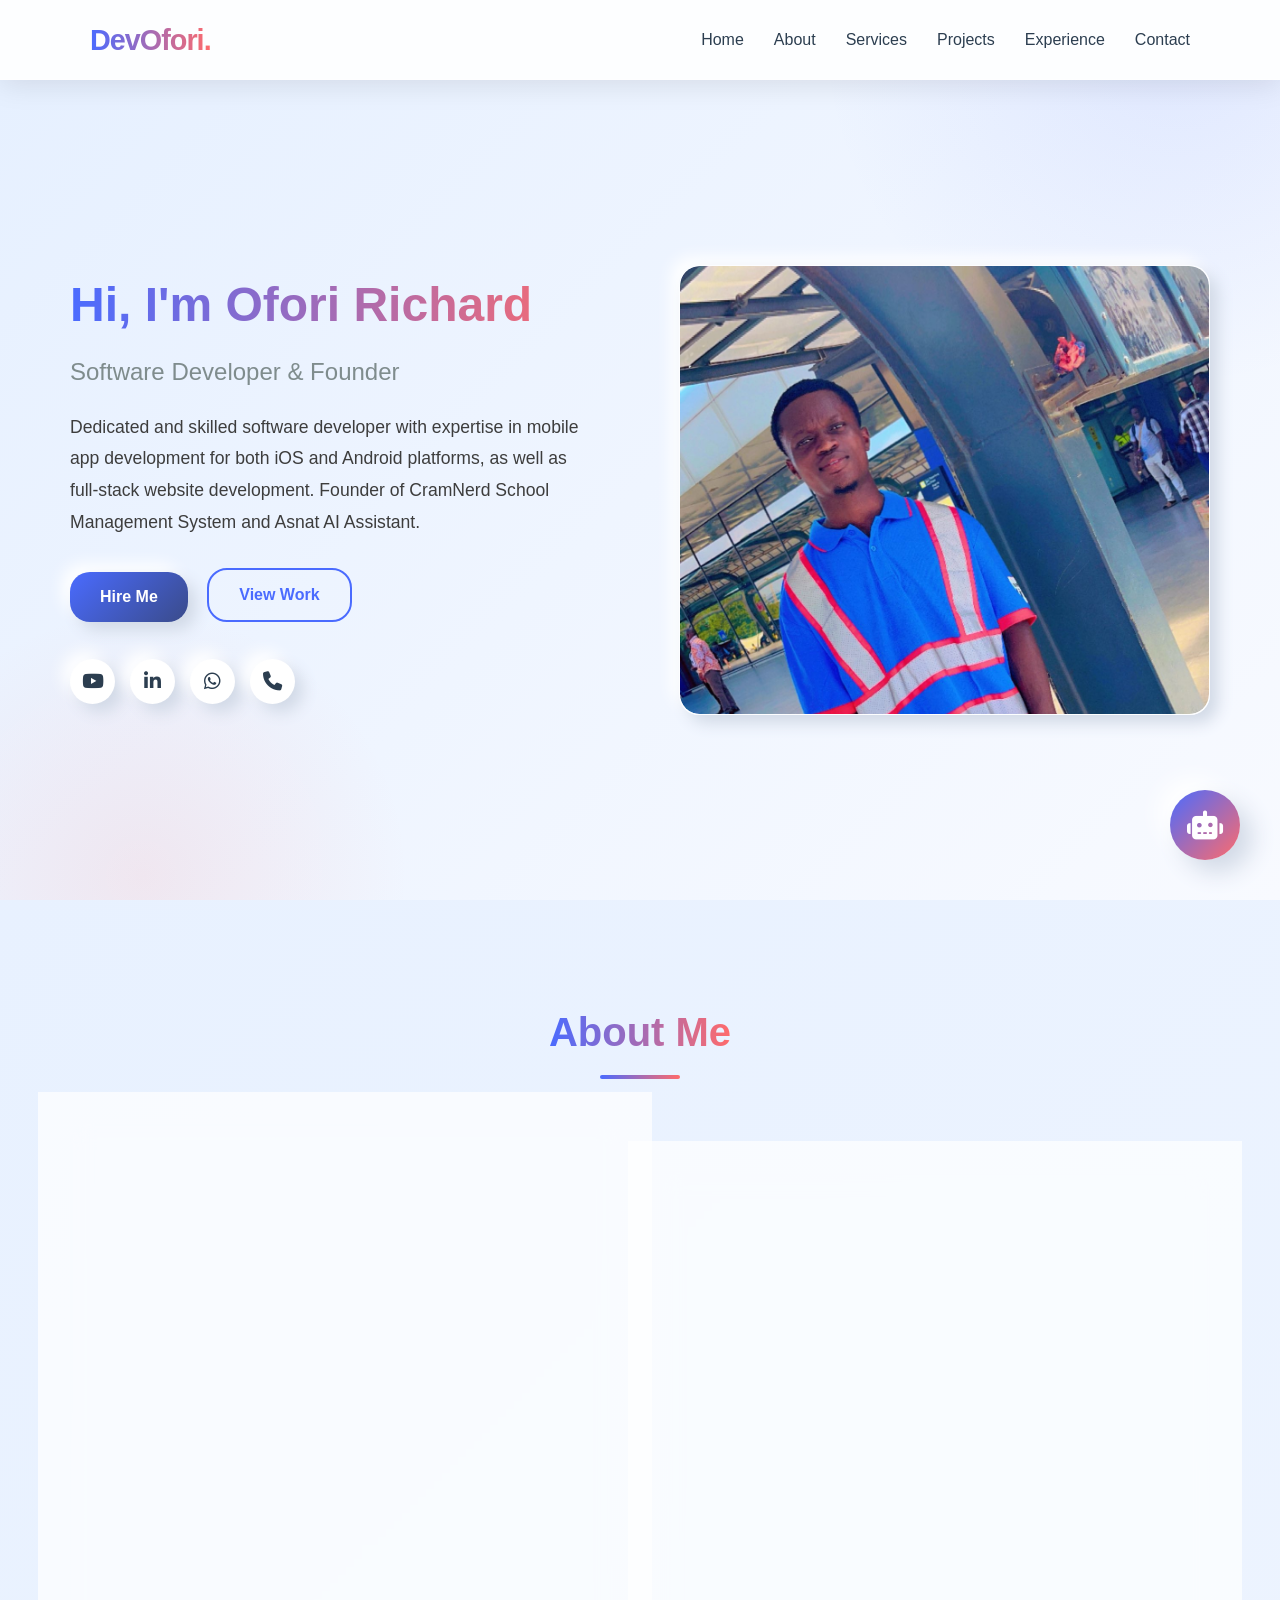
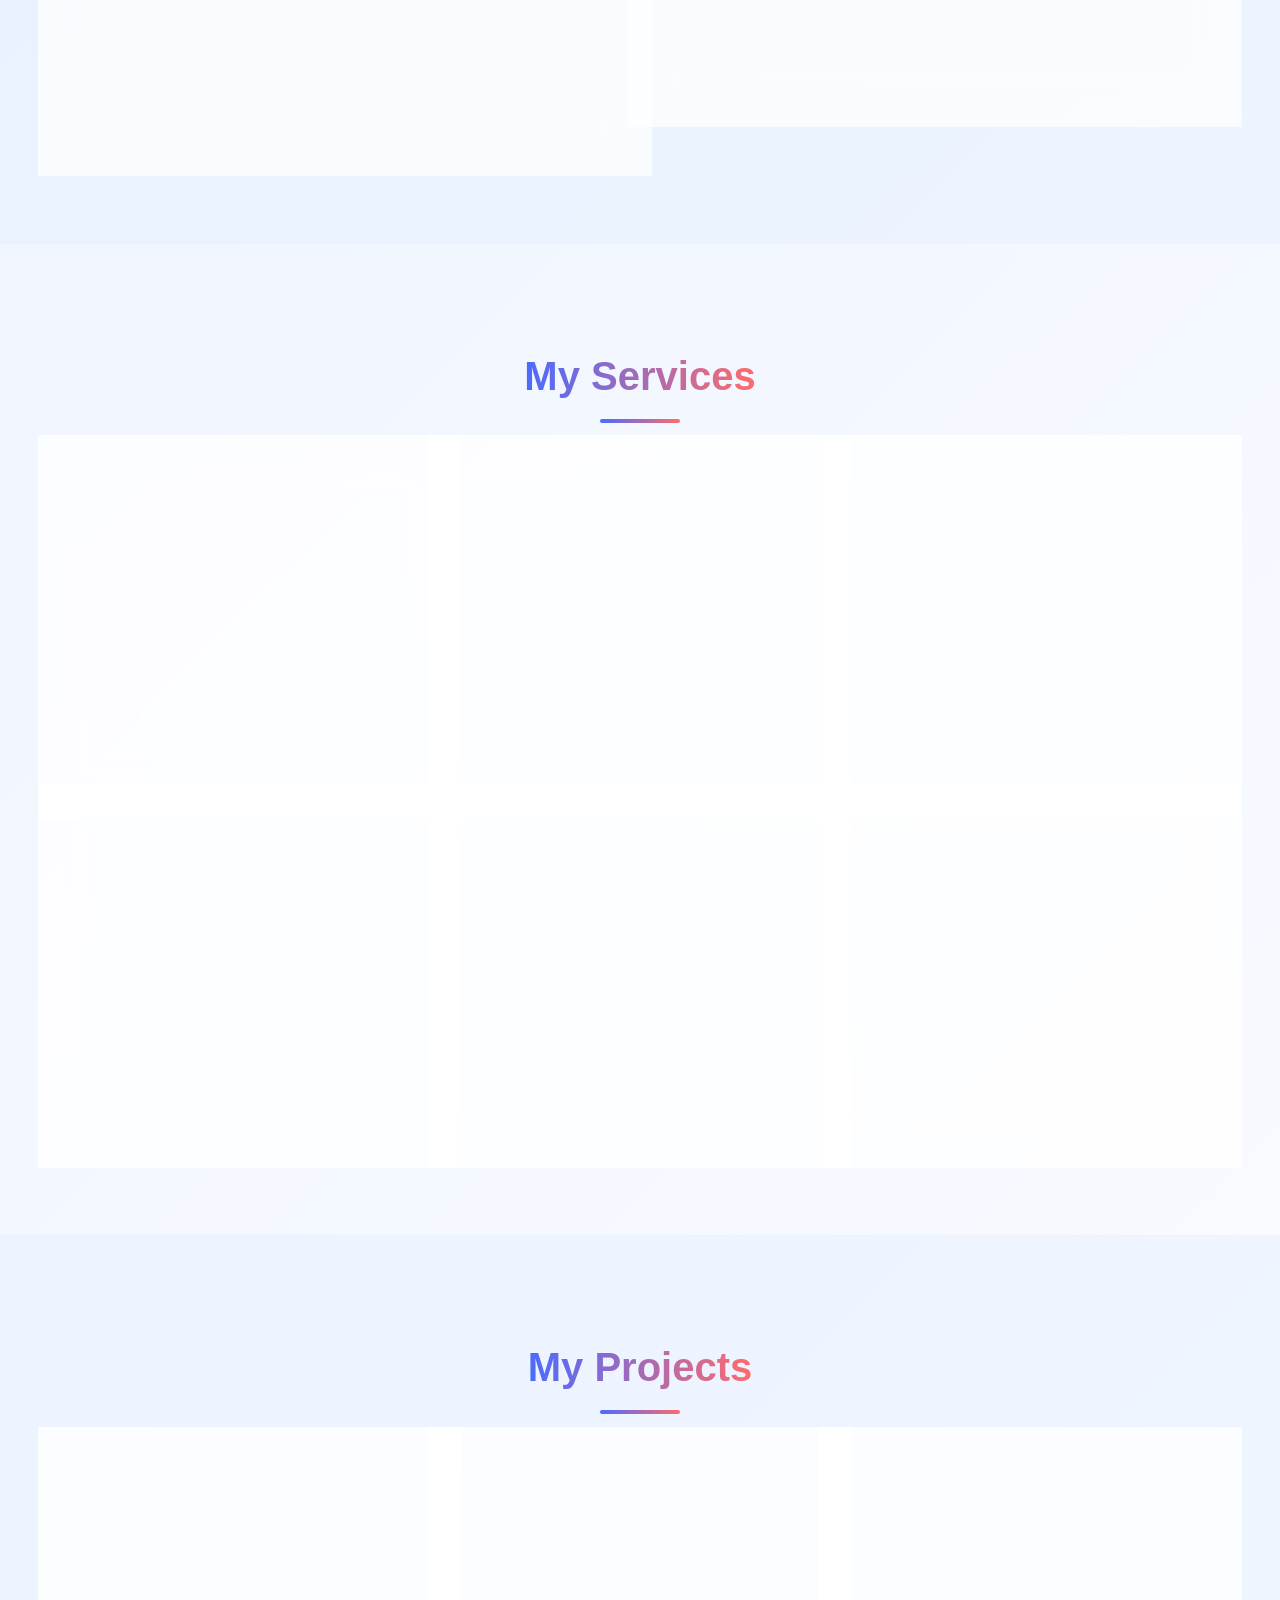
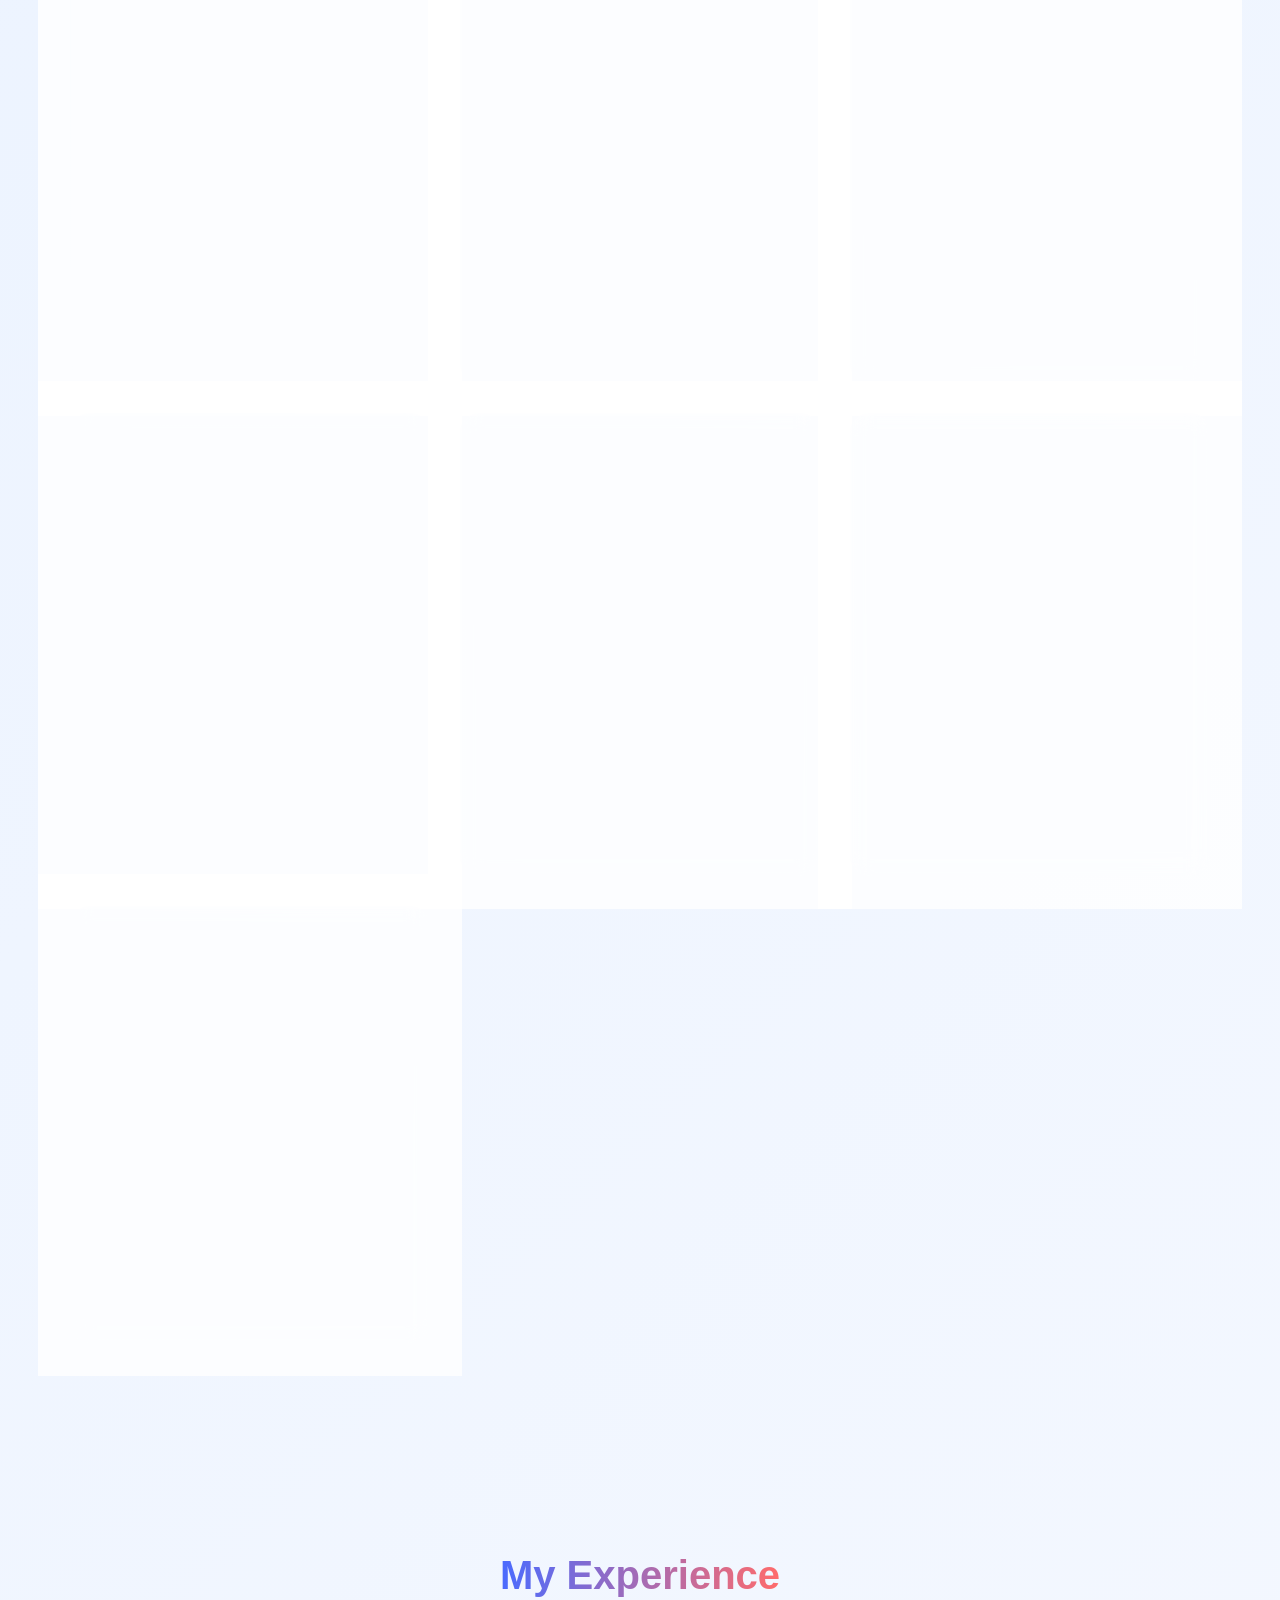
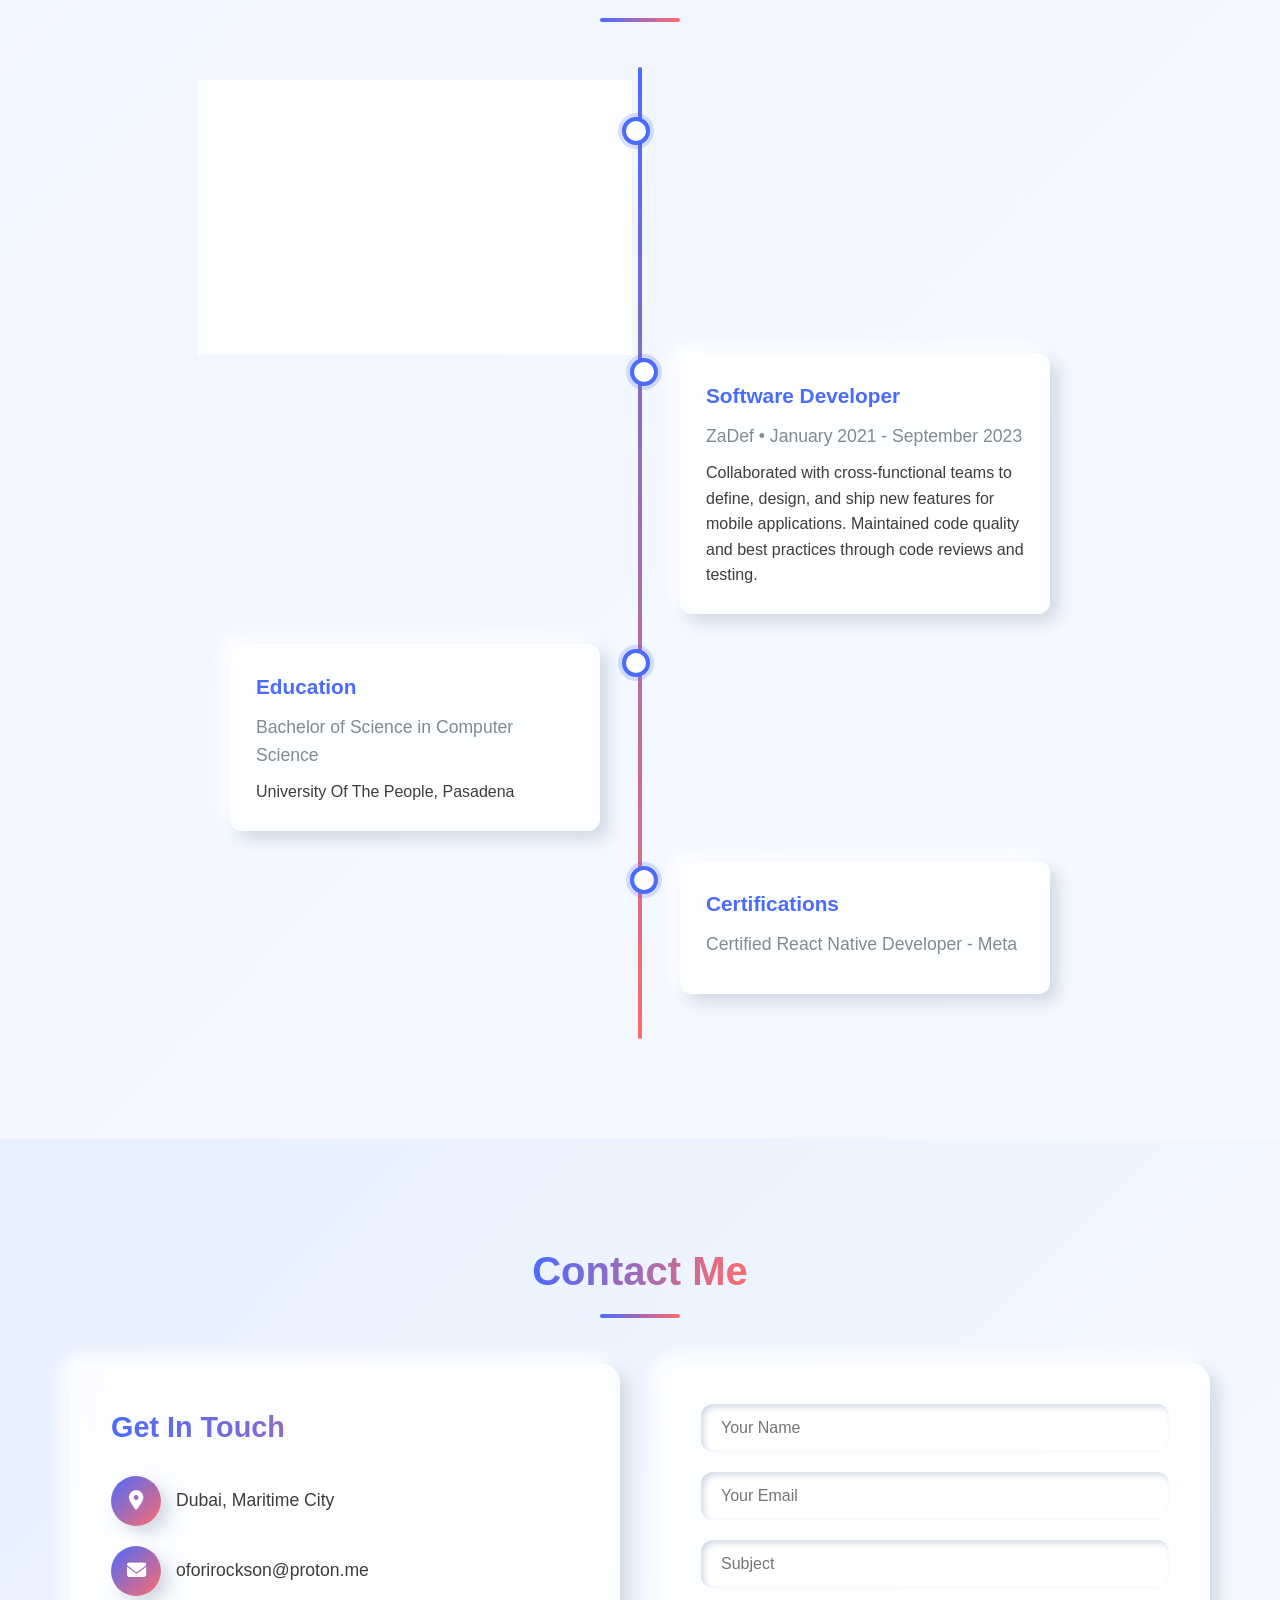
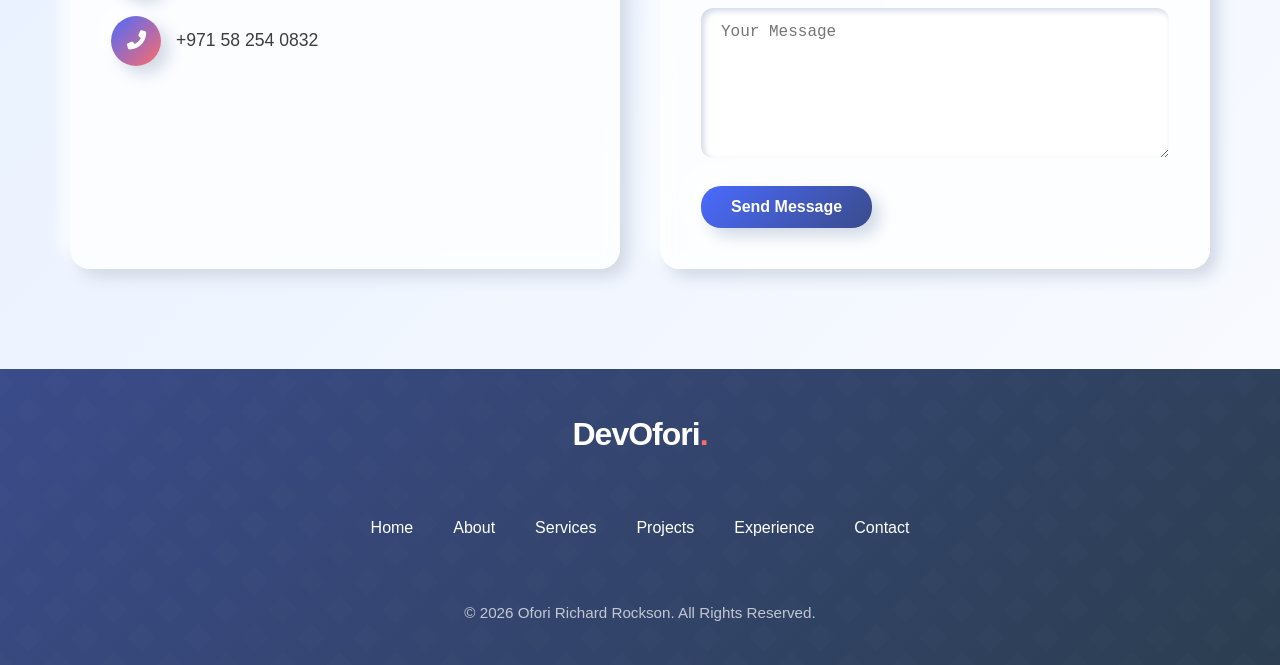
==== index.html @ 36a62a4c "Update index.html" ====
<!DOCTYPE html>
<html lang="en">
<head>
    <script async src="https://pagead2.googlesyndication.com/pagead/js/adsbygoogle.js?client=ca-pub-2241229500570440"
     crossorigin="anonymous"></script>
    <!-- Favicon (supports multiple formats for compatibility) -->
    <link rel="icon" type="image/x-icon" href="favicon.ico">
    <link rel="icon" type="image/png" href="favicon.png">
    <!-- Apple Touch Icon (for iOS devices) -->
    <link rel="apple-touch-icon" href="apple-touch-icon.png">
    <!-- Android Chrome Icon -->
    <link rel="icon" type="image/png" sizes="32x32" href="/favicon-32x32.png">
    <link rel="icon" type="image/png" sizes="16x16" href="/favicon-16x16.png">
    <!--For Better Compatibility-->
    <link rel="manifest" href="site.webmanifest">
    <meta name="theme-color" content="#2563eb">
    <meta charset="UTF-8">
    <meta name="viewport" content="width=device-width, initial-scale=1.0, maximum-scale=1.0, user-scalable=no">
    <title>Ofori Richard Rockson | Software Developer</title>
    <link rel="stylesheet" href="https://cdnjs.cloudflare.com/ajax/libs/font-awesome/6.4.0/css/all.min.css">
    <style>
        :root {
            --primary-color: #4a6bff;
            --secondary-color: #3a4b8a;
            --accent-color: #ff6b6b;
            --light-color: #f8faff;
            --dark-color: #2c3e50;
            --text-color: #3d3d3d;
            --text-light: #7f8c8d;
            --shadow: 8px 8px 16px #d1d9e6, -8px -8px 16px #ffffff;
            --shadow-hover: 12px 12px 24px #d1d9e6, -12px -12px 24px #ffffff;
            --shadow-inset: inset 3px 3px 6px #d1d9e6, inset -3px -3px 6px #ffffff;
            --transition: all 0.3s cubic-bezier(0.25, 0.8, 0.25, 1);
            --header-height: 80px;
            --border-radius: 20px;
            --border-radius-small: 12px;
            --gradient-bg: linear-gradient(135deg, #e6f0ff 0%, #f8faff 100%);
        }

        * {
            margin: 0;
            padding: 0;
            box-sizing: border-box;
            -webkit-tap-highlight-color: transparent;
        }

        html {
            scroll-behavior: smooth;
            overflow-x: hidden;
        }

        body {
            font-family: 'Poppins', 'Segoe UI', Tahoma, Geneva, Verdana, sans-serif;
            line-height: 1.6;
            color: var(--text-color);
            background: var(--gradient-bg);
            overflow-x: hidden;
            position: relative;
            padding-top: var(--header-height);
        }

        a {
            text-decoration: none;
            color: var(--primary-color);
            transition: var(--transition);
        }

        a:hover {
            color: var(--accent-color);
        }

        .container {
            max-width: 1200px;
            margin: 0 auto;
            padding: 0 30px;
        }

        /* Header */
        header {
            background-color: rgba(255, 255, 255, 0.9);
            backdrop-filter: blur(10px);
            -webkit-backdrop-filter: blur(10px);
            box-shadow: 0 4px 30px rgba(0, 0, 0, 0.1);
            position: fixed;
            width: 100%;
            top: 0;
            z-index: 1000;
            height: var(--header-height);
            transition: var(--transition);
            border-bottom: 1px solid rgba(255, 255, 255, 0.3);
        }

        .navbar {
            display: flex;
            justify-content: space-between;
            align-items: center;
            height: var(--header-height);
            padding: 0 20px;
        }

        .logo {
            font-size: 1.8rem;
            font-weight: 700;
            color: var(--dark-color);
            background: linear-gradient(to right, var(--primary-color), var(--accent-color));
            -webkit-background-clip: text;
            -webkit-text-fill-color: transparent;
            letter-spacing: -1px;
        }

        .logo span {
            color: var(--primary-color);
        }

        .nav-links {
            display: flex;
            list-style: none;
        }

        .nav-links li {
            margin-left: 30px;
            position: relative;
        }

        .nav-links a {
            font-weight: 500;
            position: relative;
            font-size: 1rem;
            color: var(--dark-color);
            transition: var(--transition);
        }

        .nav-links a::after {
            content: '';
            position: absolute;
            bottom: -5px;
            left: 0;
            width: 0;
            height: 3px;
            background: linear-gradient(to right, var(--primary-color), var(--accent-color));
            transition: var(--transition);
            border-radius: 3px;
        }

        .nav-links a:hover {
            color: var(--primary-color);
        }

        .nav-links a:hover::after {
            width: 100%;
        }

        .hamburger {
            display: none;
            cursor: pointer;
            font-size: 1.8rem;
            z-index: 1001;
            color: var(--dark-color);
            transition: var(--transition);
        }

        .hamburger:hover {
            color: var(--primary-color);
        }

        /* Hero Section */
        .hero {
            min-height: calc(100vh - var(--header-height));
            display: flex;
            align-items: center;
            background: var(--gradient-bg);
            padding: 60px 0;
            position: relative;
            overflow: hidden;
        }

        .hero::before {
            content: '';
            position: absolute;
            top: -50%;
            right: -20%;
            width: 80vh;
            height: 80vh;
            background: radial-gradient(circle, rgba(74, 107, 255, 0.1) 0%, rgba(74, 107, 255, 0) 70%);
            z-index: 0;
        }

        .hero::after {
            content: '';
            position: absolute;
            bottom: -30%;
            left: -10%;
            width: 60vh;
            height: 60vh;
            background: radial-gradient(circle, rgba(255, 107, 107, 0.1) 0%, rgba(255, 107, 107, 0) 70%);
            z-index: 0;
        }

        .hero-content {
            display: flex;
            align-items: center;
            justify-content: space-between;
            flex-wrap: wrap;
            gap: 50px;
            position: relative;
            z-index: 1;
        }

        .hero-text {
            flex: 1;
            min-width: 300px;
            padding-right: 30px;
        }

        .hero-text h1 {
            font-size: 3rem;
            margin-bottom: 20px;
            color: var(--dark-color);
            line-height: 1.2;
            font-weight: 700;
            background: linear-gradient(to right, var(--primary-color), var(--accent-color));
            -webkit-background-clip: text;
            -webkit-text-fill-color: transparent;
        }

        .hero-text h1 span {
            color: var(--primary-color);
        }

        .hero-text h2 {
            font-size: 1.5rem;
            font-weight: 400;
            margin-bottom: 20px;
            color: var(--text-light);
        }

        .hero-text p {
            margin-bottom: 30px;
            font-size: 1.1rem;
            color: var(--text-color);
            line-height: 1.8;
        }

        .btn {
            display: inline-block;
            padding: 12px 30px;
            background: linear-gradient(135deg, var(--primary-color) 0%, var(--secondary-color) 100%);
            color: white;
            border-radius: var(--border-radius);
            font-weight: 600;
            transition: var(--transition);
            border: none;
            cursor: pointer;
            font-size: 1rem;
            white-space: nowrap;
            box-shadow: var(--shadow);
            position: relative;
            overflow: hidden;
            z-index: 1;
        }

        .btn::before {
            content: '';
            position: absolute;
            top: 0;
            left: 0;
            width: 100%;
            height: 100%;
            background: linear-gradient(135deg, var(--accent-color) 0%, var(--primary-color) 100%);
            opacity: 0;
            transition: var(--transition);
            z-index: -1;
        }

        .btn:hover {
            transform: translateY(-5px);
            box-shadow: var(--shadow-hover);
            color: white;
        }

        .btn:hover::before {
            opacity: 1;
        }

        .btn-outline {
            background: transparent;
            border: 2px solid var(--primary-color);
            color: var(--primary-color);
            margin-left: 15px;
            box-shadow: none;
        }

        .btn-outline:hover {
            background: var(--primary-color);
            color: white;
            border-color: var(--primary-color);
        }

        .hero-image {
            flex: 1;
            min-width: 300px;
            text-align: center;
            position: relative;
            height: 450px;
            overflow: hidden;
            border-radius: var(--border-radius);
            box-shadow: var(--shadow);
            background: rgba(255, 255, 255, 0.7);
            backdrop-filter: blur(10px);
            -webkit-backdrop-filter: blur(10px);
            border: 1px solid rgba(255, 255, 255, 0.3);
        }

        .hero-slideshow {
            position: relative;
            width: 100%;
            height: 100%;
        }

        .hero-slide {
            position: absolute;
            top: 0;
            left: 0;
            width: 100%;
            height: 100%;
            opacity: 0;
            transition: opacity 1s ease-in-out;
            animation: float 6s ease-in-out infinite;
        }

        .hero-slide.active {
            opacity: 1;
        }

        .hero-slide img {
            width: 100%;
            height: 100%;
            object-fit: cover;
            border-radius: var(--border-radius);
        }

        @keyframes float {
            0% { transform: translateY(0px) rotate(0deg); }
            50% { transform: translateY(-20px) rotate(2deg); }
            100% { transform: translateY(0px) rotate(0deg); }
        }

        .social-icons {
            display: flex;
            margin-top: 30px;
        }

        .social-icons a {
            display: flex;
            align-items: center;
            justify-content: center;
            width: 45px;
            height: 45px;
            background-color: white;
            border-radius: 50%;
            margin-right: 15px;
            transition: var(--transition);
            box-shadow: var(--shadow);
            color: var(--dark-color);
            font-size: 1.2rem;
        }

        .social-icons a:hover {
            background: linear-gradient(135deg, var(--primary-color) 0%, var(--accent-color) 100%);
            color: white;
            transform: translateY(-5px);
            box-shadow: var(--shadow-hover);
        }

        /* About Section */
        .section {
            padding: 100px 0;
            position: relative;
        }

        .section::before {
            content: '';
            position: absolute;
            top: 0;
            left: 0;
            width: 100%;
            height: 100%;
            background: url('[data-uri]');
            opacity: 0.3;
            z-index: -1;
        }

        .section-title {
            text-align: center;
            margin-bottom: 60px;
        }

        .section-title h2 {
            font-size: 2.5rem;
            color: var(--dark-color);
            position: relative;
            display: inline-block;
            font-weight: 700;
            background: linear-gradient(to right, var(--primary-color), var(--accent-color));
            -webkit-background-clip: text;
            -webkit-text-fill-color: transparent;
        }

        .section-title h2::after {
            content: '';
            position: absolute;
            bottom: -15px;
            left: 50%;
            transform: translateX(-50%);
            width: 80px;
            height: 4px;
            background: linear-gradient(to right, var(--primary-color), var(--accent-color));
            border-radius: 2px;
        }

        .about-content {
            display: flex;
            align-items: center;
            flex-wrap: wrap;
            gap: 40px;
        }

        .about-text {
            flex: 1;
            min-width: 300px;
            background: rgba(255, 255, 255, 0.7);
            backdrop-filter: blur(10px);
            -webkit-backdrop-filter: blur(10px);
            padding: 40px;
            border-radius: var(--border-radius);
            box-shadow: var(--shadow);
            border: 1px solid rgba(255, 255, 255, 0.3);
        }

        .about-text h3 {
            font-size: 1.8rem;
            margin-bottom: 20px;
            color: var(--dark-color);
            font-weight: 600;
        }

        .about-text p {
            margin-bottom: 20px;
            font-size: 1.1rem;
            line-height: 1.8;
            color: var(--text-color);
        }

        .skills {
            flex: 1;
            min-width: 300px;
            background: rgba(255, 255, 255, 0.7);
            backdrop-filter: blur(10px);
            -webkit-backdrop-filter: blur(10px);
            padding: 40px;
            border-radius: var(--border-radius);
            box-shadow: var(--shadow);
            border: 1px solid rgba(255, 255, 255, 0.3);
        }

        .skills h3 {
            font-size: 1.8rem;
            margin-bottom: 30px;
            color: var(--dark-color);
            font-weight: 600;
        }

        .skill-item {
            margin-bottom: 25px;
        }

        .skill-info {
            display: flex;
            justify-content: space-between;
            margin-bottom: 12px;
            font-size: 1rem;
            font-weight: 500;
        }

        .skill-bar {
            height: 10px;
            background-color: #e6eef7;
            border-radius: 5px;
            overflow: hidden;
            box-shadow: var(--shadow-inset);
        }

        .skill-progress {
            height: 100%;
            background: linear-gradient(90deg, var(--primary-color), var(--accent-color));
            border-radius: 5px;
            position: relative;
            transition: width 1.5s ease;
            width: 0;
        }

        /* Services Section */
        .services {
            background: linear-gradient(135deg, #f0f5ff 0%, #f8faff 100%);
        }

        .services-grid {
            display: grid;
            grid-template-columns: repeat(auto-fit, minmax(300px, 1fr));
            gap: 30px;
        }

        .service-card {
            background: rgba(255, 255, 255, 0.8);
            backdrop-filter: blur(10px);
            -webkit-backdrop-filter: blur(10px);
            padding: 40px 30px;
            border-radius: var(--border-radius);
            box-shadow: var(--shadow);
            transition: var(--transition);
            text-align: center;
            border: 1px solid rgba(255, 255, 255, 0.3);
            position: relative;
            overflow: hidden;
            z-index: 1;
        }

        .service-card::before {
            content: '';
            position: absolute;
            top: 0;
            left: 0;
            width: 100%;
            height: 100%;
            background: linear-gradient(135deg, rgba(74, 107, 255, 0.1) 0%, rgba(255, 107, 107, 0.1) 100%);
            opacity: 0;
            transition: var(--transition);
            z-index: -1;
        }

        .service-card:hover {
            transform: translateY(-10px);
            box-shadow: var(--shadow-hover);
        }

        .service-card:hover::before {
            opacity: 1;
        }

        .service-icon {
            font-size: 3rem;
            margin-bottom: 25px;
            background: linear-gradient(135deg, var(--primary-color) 0%, var(--accent-color) 100%);
            -webkit-background-clip: text;
            -webkit-text-fill-color: transparent;
            display: inline-block;
        }

        .service-card h3 {
            font-size: 1.5rem;
            margin-bottom: 15px;
            color: var(--dark-color);
            font-weight: 600;
        }

        .service-card p {
            font-size: 1rem;
            line-height: 1.7;
            color: var(--text-color);
        }

        /* Projects Section */
        .projects-grid {
            display: grid;
            grid-template-columns: repeat(auto-fit, minmax(300px, 1fr));
            gap: 30px;
        }

        .project-card {
            background: rgba(255, 255, 255, 0.8);
            backdrop-filter: blur(10px);
            -webkit-backdrop-filter: blur(10px);
            border-radius: var(--border-radius);
            overflow: hidden;
            box-shadow: var(--shadow);
            transition: var(--transition);
            border: 1px solid rgba(255, 255, 255, 0.3);
            position: relative;
        }

        .project-card:hover {
            transform: translateY(-10px);
            box-shadow: var(--shadow-hover);
        }

        .project-image {
            height: 220px;
            overflow: hidden;
            position: relative;
        }

        .project-image img {
            width: 100%;
            height: 100%;
            object-fit: cover;
            transition: var(--transition);
        }

        .project-video {
            width: 100%;
            height: 100%;
            object-fit: cover;
            transition: var(--transition);
        }

        .project-card:hover .project-image img,
        .project-card:hover .project-video {
            transform: scale(1.1);
        }

        .project-info {
            padding: 25px;
        }

        .project-info h3 {
            font-size: 1.4rem;
            margin-bottom: 12px;
            color: var(--dark-color);
            font-weight: 600;
        }

        .project-info p {
            margin-bottom: 15px;
            color: var(--text-light);
            font-size: 1rem;
            line-height: 1.6;
        }

        .project-links a {
            margin-right: 15px;
            font-weight: 600;
            font-size: 0.95rem;
            display: inline-flex;
            align-items: center;
            transition: var(--transition);
        }

        .project-links a i {
            margin-right: 5px;
        }

        .project-links a:hover {
            color: var(--accent-color);
            transform: translateX(5px);
        }

        /* Video unmute button */
        .video-unmute-btn {
            position: absolute;
            bottom: 15px;
            right: 15px;
            background: rgba(0, 0, 0, 0.7);
            color: white;
            border: none;
            border-radius: 50%;
            width: 40px;
            height: 40px;
            display: flex;
            align-items: center;
            justify-content: center;
            cursor: pointer;
            transition: var(--transition);
            z-index: 10;
        }

        .video-unmute-btn:hover {
            background: rgba(0, 0, 0, 0.9);
            transform: scale(1.1);
        }

        /* Experience Section */
        .timeline {
            position: relative;
            max-width: 900px;
            margin: 0 auto;
            padding: 30px 0;
        }

        .timeline::after {
            content: '';
            position: absolute;
            width: 4px;
            background: linear-gradient(to bottom, var(--primary-color), var(--accent-color));
            top: 0;
            bottom: 0;
            left: 50%;
            margin-left: -2px;
            border-radius: 2px;
        }

        .timeline-item {
            padding: 15px 40px;
            position: relative;
            width: 50%;
            box-sizing: border-box;
        }

        .timeline-item::after {
            content: '';
            position: absolute;
            width: 20px;
            height: 20px;
            background-color: white;
            border: 4px solid var(--primary-color);
            border-radius: 50%;
            top: 20px;
            z-index: 1;
            box-shadow: 0 0 0 4px rgba(74, 107, 255, 0.2);
        }

        .left {
            left: 0;
        }

        .right {
            left: 50%;
        }

        .left::after {
            right: -10px;
        }

        .right::after {
            left: -10px;
        }

        .timeline-content {
            padding: 25px;
            background: rgba(255, 255, 255, 0.8);
            backdrop-filter: blur(10px);
            -webkit-backdrop-filter: blur(10px);
            border-radius: var(--border-radius-small);
            box-shadow: var(--shadow);
            position: relative;
            border: 1px solid rgba(255, 255, 255, 0.3);
        }

        .timeline-content h3 {
            margin-bottom: 10px;
            color: var(--primary-color);
            font-size: 1.3rem;
            font-weight: 600;
        }

        .timeline-content h4 {
            margin-bottom: 10px;
            color: var(--text-light);
            font-size: 1.1rem;
            font-weight: 500;
        }

        .timeline-content p {
            margin-bottom: 0;
            font-size: 1rem;
            line-height: 1.6;
            color: var(--text-color);
        }

        /* Contact Section */
        .contact {
            background: linear-gradient(135deg, #e6f0ff 0%, #f8faff 100%);
        }

        .contact-container {
            display: flex;
            flex-wrap: wrap;
            gap: 40px;
        }

        .contact-info {
            flex: 1;
            min-width: 300px;
            background: rgba(255, 255, 255, 0.8);
            backdrop-filter: blur(10px);
            -webkit-backdrop-filter: blur(10px);
            padding: 40px;
            border-radius: var(--border-radius);
            box-shadow: var(--shadow);
            border: 1px solid rgba(255, 255, 255, 0.3);
        }

        .contact-info h3 {
            font-size: 1.8rem;
            margin-bottom: 25px;
            color: var(--dark-color);
            font-weight: 600;
            background: linear-gradient(to right, var(--primary-color), var(--accent-color));
            -webkit-background-clip: text;
            -webkit-text-fill-color: transparent;
        }

        .contact-details {
            margin-bottom: 35px;
        }

        .contact-item {
            display: flex;
            align-items: center;
            margin-bottom: 20px;
        }

        .contact-icon {
            width: 50px;
            height: 50px;
            background: linear-gradient(135deg, var(--primary-color) 0%, var(--accent-color) 100%);
            color: white;
            border-radius: 50%;
            display: flex;
            align-items: center;
            justify-content: center;
            margin-right: 15px;
            font-size: 1.2rem;
            flex-shrink: 0;
            box-shadow: var(--shadow);
        }

        .contact-item span {
            font-size: 1.1rem;
            color: var(--text-color);
        }

        .contact-form {
            flex: 1;
            min-width: 300px;
            background: rgba(255, 255, 255, 0.8);
            backdrop-filter: blur(10px);
            -webkit-backdrop-filter: blur(10px);
            padding: 40px;
            border-radius: var(--border-radius);
            box-shadow: var(--shadow);
            border: 1px solid rgba(255, 255, 255, 0.3);
        }

        .form-group {
            margin-bottom: 20px;
        }

        .form-control {
            width: 100%;
            padding: 15px 20px;
            border: none;
            border-radius: var(--border-radius-small);
            font-size: 1rem;
            transition: var(--transition);
            -webkit-appearance: none;
            background: rgba(255, 255, 255, 0.8);
            box-shadow: var(--shadow-inset);
            color: var(--text-color);
        }

        .form-control:focus {
            outline: none;
            box-shadow: inset 3px 3px 6px #d1d9e6, inset -3px -3px 6px #ffffff, 0 0 0 3px rgba(74, 107, 255, 0.2);
        }

        textarea.form-control {
            min-height: 150px;
            resize: vertical;
        }

        /* Footer */
        footer {
            background: linear-gradient(135deg, var(--secondary-color) 0%, var(--dark-color) 100%);
            color: white;
            padding: 40px 0;
            text-align: center;
            position: relative;
            overflow: hidden;
        }

        footer::before {
            content: '';
            position: absolute;
            top: 0;
            left: 0;
            width: 100%;
            height: 100%;
            background: url('[data-uri]');
            opacity: 0.2;
            z-index: 0;
        }

        .footer-content {
            display: flex;
            flex-direction: column;
            align-items: center;
            position: relative;
            z-index: 1;
        }

        .logoy {
            font-size: 2rem;
            font-weight: 700;
            color: white;
            margin-bottom: 20px;
            letter-spacing: -1px;
        }

        .logoy span {
            color: var(--accent-color);
        }

        .footer-links {
            display: flex;
            list-style: none;
            margin: 25px 0;
            flex-wrap: wrap;
            justify-content: center;
        }

        .footer-links li {
            margin: 10px 20px;
        }

        .footer-links a {
            color: white;
            font-size: 1rem;
            font-weight: 500;
            transition: var(--transition);
            position: relative;
        }

        .footer-links a::after {
            content: '';
            position: absolute;
            bottom: -5px;
            left: 0;
            width: 0;
            height: 2px;
            background-color: var(--accent-color);
            transition: var(--transition);
        }

        .footer-links a:hover {
            color: var(--accent-color);
        }

        .footer-links a:hover::after {
            width: 100%;
        }

        .copyright {
            margin-top: 25px;
            color: rgba(255, 255, 255, 0.7);
            font-size: 0.95rem;
        }

        /* Back to Top Button */
        .back-to-top {
            position: fixed;
            bottom: 40px;
            right: 40px;
            width: 60px;
            height: 60px;
            background: linear-gradient(135deg, var(--primary-color) 0%, var(--accent-color) 100%);
            color: white;
            border-radius: 50%;
            display: flex;
            align-items: center;
            justify-content: center;
            font-size: 1.5rem;
            opacity: 0;
            visibility: hidden;
            transition: var(--transition);
            z-index: 999;
            box-shadow: var(--shadow-hover);
            border: none;
            cursor: pointer;
        }

        .back-to-top.active {
            opacity: 1;
            visibility: visible;
        }

        .back-to-top:hover {
            transform: translateY(-5px) scale(1.1);
            box-shadow: 0 10px 25px rgba(0, 0, 0, 0.2);
        }

        /* Chatbot Styles */
        .chatbot-container {
            position: fixed;
            bottom: 40px;
            right: 40px;
            z-index: 1000;
            font-family: 'Poppins', 'Segoe UI', Tahoma, Geneva, Verdana, sans-serif;
        }

        .chatbot-toggle {
            width: 70px;
            height: 70px;
            background: linear-gradient(135deg, var(--primary-color) 0%, var(--accent-color) 100%);
            color: white;
            border-radius: 50%;
            display: flex;
            align-items: center;
            justify-content: center;
            cursor: pointer;
            box-shadow: var(--shadow-hover);
            transition: all 0.3s ease;
            border: none;
            position: relative;
            overflow: hidden;
            z-index: 1;
        }

        .chatbot-toggle::before {
            content: '';
            position: absolute;
            top: 0;
            left: 0;
            width: 100%;
            height: 100%;
            background: linear-gradient(135deg, var(--accent-color) 0%, var(--primary-color) 100%);
            opacity: 0;
            transition: var(--transition);
            z-index: -1;
        }

        .chatbot-toggle:hover {
            transform: scale(1.1) rotate(10deg);
        }

        .chatbot-toggle:hover::before {
            opacity: 1;
        }

        .chatbot-toggle i {
            font-size: 1.8rem;
            transition: var(--transition);
        }

        .chatbot-toggle:hover i {
            transform: scale(1.1);
        }

        .chatbot-window {
            width: 400px;
            height: 600px;
            background: rgba(255, 255, 255, 0.95);
            backdrop-filter: blur(20px);
            -webkit-backdrop-filter: blur(20px);
            border-radius: var(--border-radius);
            box-shadow: var(--shadow-hover);
            overflow: hidden;
            display: none;
            flex-direction: column;
            transform: translateY(20px);
            opacity: 0;
            transition: all 0.4s cubic-bezier(0.175, 0.885, 0.32, 1.275);
            border: 1px solid rgba(255, 255, 255, 0.3);
        }

        .chatbot-window.active {
            display: flex;
            transform: translateY(0);
            opacity: 1;
        }

        .chatbot-header {
            background: linear-gradient(135deg, var(--primary-color) 0%, var(--accent-color) 100%);
            color: white;
            padding: 20px;
            display: flex;
            justify-content: space-between;
            align-items: center;
            position: relative;
            z-index: 1;
        }

        .chatbot-header::before {
            content: '';
            position: absolute;
            top: 0;
            left: 0;
            width: 100%;
            height: 100%;
            background: linear-gradient(135deg, var(--accent-color) 0%, var(--primary-color) 100%);
            opacity: 0;
            transition: var(--transition);
            z-index: -1;
        }

        .chatbot-header:hover::before {
            opacity: 1;
        }

        .chatbot-header h3 {
            margin: 0;
            font-size: 1.3rem;
            font-weight: 600;
        }

        .chatbot-close {
            background: none;
            border: none;
            color: white;
            font-size: 1.5rem;
            cursor: pointer;
            transition: var(--transition);
        }

        .chatbot-close:hover {
            transform: rotate(90deg);
            color: #ffeb3b;
        }

        .chatbot-messages {
            flex: 1;
            padding: 20px;
            overflow-y: auto;
            background: rgba(248, 250, 255, 0.8);
        }

        .message {
            margin-bottom: 20px;
            max-width: 80%;
            padding: 15px 20px;
            border-radius: 25px;
            font-size: 1rem;
            line-height: 1.5;
            position: relative;
            transition: var(--transition);
            animation: fadeIn 0.3s ease-out;
        }

        @keyframes fadeIn {
            from { opacity: 0; transform: translateY(10px); }
            to { opacity: 1; transform: translateY(0); }
        }

        .bot-message {
            background: white;
            color: var(--text-color);
            border-top-left-radius: 5px;
            align-self: flex-start;
            box-shadow: var(--shadow);
            border: 1px solid rgba(255, 255, 255, 0.3);
        }

        .user-message {
            background: linear-gradient(135deg, var(--primary-color) 0%, var(--accent-color) 100%);
            color: white;
            border-top-right-radius: 5px;
            align-self: flex-end;
            margin-left: auto;
            box-shadow: 0 5px 15px rgba(74, 107, 255, 0.3);
        }

        .chatbot-input {
            display: flex;
            padding: 15px;
            background: white;
            border-top: 1px solid rgba(0, 0, 0, 0.05);
            box-shadow: 0 -5px 15px rgba(0, 0, 0, 0.03);
        }

        .chatbot-input input {
            flex: 1;
            padding: 15px 20px;
            border: none;
            border-radius: 30px;
            outline: none;
            font-size: 1rem;
            background: rgba(248, 250, 255, 0.8);
            box-shadow: var(--shadow-inset);
            transition: var(--transition);
        }

        .chatbot-input input:focus {
            box-shadow: inset 3px 3px 6px #d1d9e6, inset -3px -3px 6px #ffffff, 0 0 0 3px rgba(74, 107, 255, 0.2);
        }

        .chatbot-input button {
            background: linear-gradient(135deg, var(--primary-color) 0%, var(--accent-color) 100%);
            color: white;
            border: none;
            border-radius: 50%;
            width: 50px;
            height: 50px;
            margin-left: 15px;
            cursor: pointer;
            transition: all 0.3s ease;
            box-shadow: var(--shadow);
            position: relative;
            overflow: hidden;
            z-index: 1;
        }

        .chatbot-input button::before {
            content: '';
            position: absolute;
            top: 0;
            left: 0;
            width: 100%;
            height: 100%;
            background: linear-gradient(135deg, var(--accent-color) 0%, var(--primary-color) 100%);
            opacity: 0;
            transition: var(--transition);
            z-index: -1;
        }

        .chatbot-input button:hover {
            transform: scale(1.1);
        }

        .chatbot-input button:hover::before {
            opacity: 1;
        }

        .typing-indicator {
            display: flex;
            padding: 15px 20px;
            background: white;
            border-radius: 25px;
            margin-bottom: 20px;
            width: fit-content;
            box-shadow: var(--shadow);
            border: 1px solid rgba(255, 255, 255, 0.3);
        }

        .typing-indicator span {
            height: 10px;
            width: 10px;
            background-color: #666;
            border-radius: 50%;
            display: inline-block;
            margin: 0 3px;
            animation: typing 1s infinite ease-in-out;
        }

        .typing-indicator span:nth-child(2) {
            animation-delay: 0.2s;
        }

        .typing-indicator span:nth-child(3) {
            animation-delay: 0.4s;
        }

        @keyframes typing {
            0%, 100% { transform: translateY(0); opacity: 0.6; }
            50% { transform: translateY(-8px); opacity: 1; }
        }

        /* Lazy loading styles */
        img[loading="lazy"] {
            opacity: 0;
            transition: opacity 0.5s ease, transform 0.5s ease;
        }

        img[loading="lazy"].loaded {
            opacity: 1;
        }

        /* Modal Styles */
        .modal-overlay {
            position: fixed;
            top: 0;
            left: 0;
            right: 0;
            bottom: 0;
            background-color: rgba(0, 0, 0, 0.7);
            display: flex;
            justify-content: center;
            align-items: center;
            z-index: 2000;
            opacity: 0;
            visibility: hidden;
            transition: all 0.3s ease;
            backdrop-filter: blur(5px);
            -webkit-backdrop-filter: blur(5px);
        }

        .modal-overlay.active {
            opacity: 1;
            visibility: visible;
        }

        .modal {
            background: rgba(255, 255, 255, 0.95);
            backdrop-filter: blur(20px);
            -webkit-backdrop-filter: blur(20px);
            border-radius: var(--border-radius);
            width: 90%;
            max-width: 600px;
            padding: 40px;
            box-shadow: var(--shadow-hover);
            transform: translateY(30px) scale(0.9);
            transition: all 0.4s cubic-bezier(0.175, 0.885, 0.32, 1.275);
            border: 1px solid rgba(255, 255, 255, 0.3);
            position: relative;
            overflow: hidden;
        }

        .modal::before {
            content: '';
            position: absolute;
            top: 0;
            left: 0;
            width: 100%;
            height: 10px;
            background: linear-gradient(90deg, var(--primary-color), var(--accent-color));
        }

        .modal-overlay.active .modal {
            transform: translateY(0) scale(1);
        }

        .modal-header {
            display: flex;
            justify-content: space-between;
            align-items: center;
            margin-bottom: 30px;
        }

        .modal-header h3 {
            margin: 0;
            font-size: 1.8rem;
            color: var(--dark-color);
            font-weight: 600;
            background: linear-gradient(to right, var(--primary-color), var(--accent-color));
            -webkit-background-clip: text;
            -webkit-text-fill-color: transparent;
        }

        .modal-close {
            background: none;
            border: none;
            font-size: 1.8rem;
            cursor: pointer;
            color: var(--text-light);
            transition: var(--transition);
            width: 40px;
            height: 40px;
            display: flex;
            align-items: center;
            justify-content: center;
            border-radius: 50%;
        }

        .modal-close:hover {
            color: var(--accent-color);
            background: rgba(0, 0, 0, 0.05);
        }

        .modal-body {
            margin-bottom: 30px;
        }

        .modal-footer {
            display: flex;
            justify-content: flex-end;
        }

        /* Custom Alert Styles */
        .custom-alert {
            position: fixed;
            top: 30px;
            right: 30px;
            background: rgba(255, 255, 255, 0.95);
            backdrop-filter: blur(10px);
            -webkit-backdrop-filter: blur(10px);
            border-left: 5px solid var(--primary-color);
            border-radius: var(--border-radius-small);
            box-shadow: var(--shadow-hover);
            padding: 20px 25px;
            max-width: 400px;
            display: flex;
            align-items: center;
            z-index: 3000;
            transform: translateX(120%);
            transition: all 0.5s cubic-bezier(0.68, -0.55, 0.265, 1.55);
            border: 1px solid rgba(255, 255, 255, 0.3);
        }

        .custom-alert.active {
            transform: translateX(0);
        }

        .custom-alert.success {
            border-left-color: #2ecc71;
        }

        .custom-alert.error {
            border-left-color: #e74c3c;
        }

        .custom-alert-icon {
            margin-right: 20px;
            font-size: 1.8rem;
            flex-shrink: 0;
        }

        .custom-alert.success .custom-alert-icon {
            color: #2ecc71;
        }

        .custom-alert.error .custom-alert-icon {
            color: #e74c3c;
        }

        .custom-alert-content h4 {
            margin: 0 0 8px 0;
            font-size: 1.2rem;
            font-weight: 600;
            color: var(--dark-color);
        }

        .custom-alert-content p {
            margin: 0;
            font-size: 1rem;
            color: var(--text-light);
            line-height: 1.5;
        }

        .custom-alert-close {
            margin-left: 20px;
            background: none;
            border: none;
            color: var(--text-light);
            cursor: pointer;
            font-size: 1.2rem;
            transition: var(--transition);
            width: 30px;
            height: 30px;
            display: flex;
            align-items: center;
            justify-content: center;
            border-radius: 50%;
        }

        .custom-alert-close:hover {
            color: var(--accent-color);
            background: rgba(0, 0, 0, 0.05);
        }

        /* Responsive Design */
        @media (max-width: 1200px) {
            .container {
                padding: 0 25px;
            }
        }

        @media (max-width: 992px) {
            :root {
                --header-height: 70px;
            }
            
            .hero-text h1 {
                font-size: 2.5rem;
            }
            
            .hero-text h2 {
                font-size: 1.3rem;
            }
            
            .section-title h2 {
                font-size: 2.2rem;
            }

            .hero-image {
                height: 400px;
            }

            .service-card, .project-card {
                padding: 30px 25px;
            }
        }

        @media (max-width: 768px) {
            .navbar {
                padding: 0 15px;
            }
            
            .nav-links {
                position: fixed;
                top: var(--header-height);
                left: -100%;
                width: 100%;
                height: calc(100vh - var(--header-height));
                background: rgba(255, 255, 255, 0.98);
                backdrop-filter: blur(20px);
                -webkit-backdrop-filter: blur(20px);
                flex-direction: column;
                align-items: center;
                padding: 40px 20px;
                transition: var(--transition);
                overflow-y: auto;
                -webkit-overflow-scrolling: touch;
                z-index: 999;
            }

            .nav-links.active {
                left: 0;
            }

            .nav-links li {
                margin: 20px 0;
            }
            
            .nav-links a {
                font-size: 1.2rem;
            }

            .hamburger {
                display: block;
            }

            .hero-text {
                padding-right: 0;
                margin-bottom: 40px;
                text-align: center;
            }
            
            .hero-buttons {
                display: flex;
                flex-direction: column;
                align-items: center;
            }
            
            .btn-outline {
                margin-left: 0;
                margin-top: 15px;
            }
            
            .social-icons {
                justify-content: center;
            }

            .timeline::after {
                left: 31px;
            }

            .timeline-item {
                width: 100%;
                padding-left: 70px;
                padding-right: 25px;
            }

            .timeline-item::after {
                left: 21px;
            }

            .left::after, .right::after {
                left: 21px;
            }

            .right {
                left: 0;
            }
            
            .about-text, .skills {
                text-align: center;
            }
            
            .skill-info {
                font-size: 0.95rem;
            }

            .hero-image {
                height: 350px;
            }

            .chatbot-container {
                bottom: 25px;
                right: 25px;
            }

            .chatbot-window {
                width: 350px;
                height: 500px;
            }

            .modal {
                padding: 30px;
            }
        }

        @media (max-width: 576px) {
            :root {
                --header-height: 60px;
            }
            
            .hero-text h1 {
                font-size: 2rem;
            }
            
            .hero-text h2 {
                font-size: 1.2rem;
            }
            
            .section-title h2 {
                font-size: 1.8rem;
            }
            
            .btn {
                padding: 10px 25px;
                font-size: 0.95rem;
            }
            
            .service-card, .project-card {
                padding: 25px 20px;
            }
            
            .contact-item span {
                font-size: 1rem;
            }
            
            .back-to-top {
                width: 50px;
                height: 50px;
                font-size: 1.3rem;
                bottom: 25px;
                right: 25px;
            }

            .hero-image {
                height: 300px;
            }

            .chatbot-container {
                bottom: 20px;
                right: 20px;
            }

            .chatbot-toggle {
                width: 60px;
                height: 60px;
            }

            .chatbot-window {
                width: 320px;
                height: 450px;
            }

            .modal {
                padding: 25px;
            }

            .modal-header h3 {
                font-size: 1.5rem;
            }

            .custom-alert {
                top: 20px;
                right: 20px;
                max-width: calc(100% - 40px);
            }
        }

        @media (max-width: 400px) {
            .container {
                padding: 0 20px;
            }
            
            .hero-buttons .btn {
                width: 100%;
                text-align: center;
            }

            .hero-image {
                height: 250px;
            }

            .chatbot-window {
                width: 280px;
                height: 400px;
            }
        }

        /* iOS specific fixes */
        @supports (-webkit-touch-callout: none) {
            .hero {
                min-height: -webkit-fill-available;
                height: calc(100vh - var(--header-height));
            }
        }

        /* Animation for hero text on desktop */
        @media (min-width: 769px) {
            .hero-text h1 {
                opacity: 0;
                transform: translateY(30px);
                transition: all 0.8s ease 0.2s;
            }
            
            .hero-text h2, .hero-text p, .hero-buttons, .social-icons {
                opacity: 0;
                transform: translateY(30px);
                transition: all 0.8s ease;
            }
            
            .hero-text h2 {
                transition-delay: 0.4s;
            }
            
            .hero-text p {
                transition-delay: 0.6s;
            }
            
            .hero-buttons {
                transition-delay: 0.8s;
            }
            
            .social-icons {
                transition-delay: 1s;
            }
            
            .hero-text h1.show, 
            .hero-text h2.show, 
            .hero-text p.show, 
            .hero-buttons.show, 
            .social-icons.show {
                opacity: 1;
                transform: translateY(0);
            }
        }

        /* Floating animation for elements */
        .floating {
            animation: floating 6s ease-in-out infinite;
        }

        @keyframes floating {
            0% { transform: translateY(0px); }
            50% { transform: translateY(-15px); }
            100% { transform: translateY(0px); }
        }

        /* Pulse animation */
        .pulse {
            animation: pulse 2s infinite;
        }

        @keyframes pulse {
            0% { transform: scale(1); }
            50% { transform: scale(1.05); }
            100% { transform: scale(1); }
        }

        /* Add Poppins font */
        @import url('https://fonts.googleapis.com/css2?family=Poppins:wght@300;400;500;600;700&display=swap');
    </style>
</head>
<body>
    <!-- Header -->
    <header id="header">
        <div class="container">
            <nav class="navbar">
                <a href="#" class="logo">DevOfori<span>.</span></a>
                <ul class="nav-links">
                    <li><a href="#home">Home</a></li>
                    <li><a href="#about">About</a></li>
                    <li><a href="#services">Services</a></li>
                    <li><a href="#projects">Projects</a></li>
                    <li><a href="#experience">Experience</a></li>
                    <li><a href="#contact">Contact</a></li>
                </ul>
                <div class="hamburger">
                    <i class="fas fa-bars"></i>
                </div>
            </nav>
        </div>
    </header>

    <!-- Hero Section -->
    <section class="hero" id="home">
        <div class="container">
            <div class="hero-content">
                <div class="hero-text">
                    <h1 id="heroTitle">Hi, I'm <span>Ofori Richard</span></h1>
                    <h2>Software Developer & Founder</h2>
                    <p>Dedicated and skilled software developer with expertise in mobile app development for both iOS and Android platforms, as well as full-stack website development. Founder of CramNerd School Management System and Asnat AI Assistant.</p>
                    <div class="hero-buttons">
                        <a href="#contact" class="btn pulse">Hire Me</a>
                        <a href="#projects" class="btn btn-outline pulse">View Work</a>
                    </div>
                    <div class="social-icons">
                        <a href="https://www.youtube.com/" target="_blank"><i class="fab fa-youtube"></i></a>
                        <a href="https://www.linkedin.com/" target="_blank"><i class="fab fa-linkedin-in"></i></a>
                        <a href="https://wa.me/+971582540832" target="_blank"><i class="fab fa-whatsapp"></i></a>
                        <a href="tel:+971582540832"><i class="fas fa-phone"></i></a>
                    </div>
                </div>
                <div class="hero-image floating">
                    <div class="hero-slideshow">
                        <div class="hero-slide active">
                            <img src="mecut.jpg" alt="Developer working" loading="lazy">
                        </div>
                    </div>
                </div>
            </div>
        </div>
    </section>

    <!-- About Section -->
    <section class="section" id="about">
        <div class="container">
            <div class="section-title">
                <h2>About Me</h2>
            </div>
            <div class="about-content">
                <div class="about-text">
                    <h3>Who am I?</h3>
                    <p>I'm Ofori Richard Rockson, a passionate software developer based in Dubai, Maritime City. I specialize in creating exceptional digital experiences through mobile and web applications.</p>
                    <p>With a Bachelor's degree in Computer Science from the University of the People, I combine technical expertise with creative problem-solving to deliver high-quality solutions. I'm the founder of CramNerd School Management System and Asnat AI Assistant, innovative platforms transforming education through technology.</p>
                    <p>When I'm not coding, you can find me exploring new technologies, contributing to open-source projects, or enjoying outdoor activities.</p>
                </div>
                <div class="skills">
                    <h3>My Skills</h3>
                    <div class="skill-item">
                        <div class="skill-info">
                            <span>Mobile App Development (iOS/Android)</span>
                            <span>95%</span>
                        </div>
                        <div class="skill-bar">
                            <div class="skill-progress" data-width="95%"></div>
                        </div>
                    </div>
                    <div class="skill-item">
                        <div class="skill-info">
                            <span>Full-stack Web Development</span>
                            <span>90%</span>
                        </div>
                        <div class="skill-bar">
                            <div class="skill-progress" data-width="90%"></div>
                        </div>
                    </div>
                    <div class="skill-item">
                        <div class="skill-info">
                            <span>React Native & Ionic</span>
                            <span>92%</span>
                        </div>
                        <div class="skill-bar">
                            <div class="skill-progress" data-width="92%"></div>
                        </div>
                    </div>
                    <div class="skill-item">
                        <div class="skill-info">
                            <span>Django & Firebase</span>
                            <span>88%</span>
                        </div>
                        <div class="skill-bar">
                            <div class="skill-progress" data-width="88%"></div>
                        </div>
                    </div>
                    <div class="skill-item">
                        <div class="skill-info">
                            <span>AWS Cloud Computing</span>
                            <span>85%</span>
                        </div>
                        <div class="skill-bar">
                            <div class="skill-progress" data-width="85%"></div>
                        </div>
                    </div>
                </div>
            </div>
        </div>
    </section>

    <!-- Services Section -->
    <section class="section services" id="services">
        <div class="container">
            <div class="section-title">
                <h2>My Services</h2>
            </div>
            <div class="services-grid">
                <div class="service-card floating" style="animation-delay: 0.1s;">
                    <div class="service-icon">
                        <i class="fas fa-mobile-alt"></i>
                    </div>
                    <h3>Mobile App Development</h3>
                    <p>Building high-performance, cross-platform mobile applications for iOS and Android using React Native and Ionic frameworks.</p>
                </div>
                <div class="service-card floating" style="animation-delay: 0.2s;">
                    <div class="service-icon">
                        <i class="fas fa-code"></i>
                    </div>
                    <h3>Web Development</h3>
                    <p>Creating responsive, user-friendly websites and web applications with modern technologies and best practices.</p>
                </div>
                <div class="service-card floating" style="animation-delay: 0.3s;">
                    <div class="service-icon">
                        <i class="fas fa-server"></i>
                    </div>
                    <h3>Backend Development</h3>
                    <p>Developing robust server-side applications and APIs using Django and Firebase for seamless data management.</p>
                </div>
                <div class="service-card floating" style="animation-delay: 0.4s;">
                    <div class="service-icon">
                        <i class="fas fa-cloud"></i>
                    </div>
                    <h3>Cloud Solutions</h3>
                    <p>Implementing scalable cloud infrastructure and services using AWS to optimize performance and reliability.</p>
                </div>
                <div class="service-card floating" style="animation-delay: 0.5s;">
                    <div class="service-icon">
                        <i class="fas fa-database"></i>
                    </div>
                    <h3>Database Design</h3>
                    <p>Designing efficient database structures and implementing secure data storage solutions for applications.</p>
                </div>
                <div class="service-card floating" style="animation-delay: 0.6s;">
                    <div class="service-icon">
                        <i class="fas fa-tools"></i>
                    </div>
                    <h3>Maintenance & Support</h3>
                    <p>Providing ongoing maintenance, updates, and technical support to ensure your applications run smoothly.</p>
                </div>
            </div>
        </div>
    </section>

    <!-- Projects Section -->
    <section class="section" id="projects">
        <div class="container">
            <div class="section-title">
                <h2>My Projects</h2>
            </div>
            <div class="projects-grid">
                <div class="project-card floating" style="animation-delay: 0.1s;">
                    <div class="project-image">
                        <img src="https://images.unsplash.com/photo-1522202176988-66273c2fd55f?ixlib=rb-4.0.3&ixid=M3wxMjA3fDB8MHxwaG90by1wYWdlfHx8fGVufDB8fHx8fA%3D%3D&auto=format&fit=crop&w=1471&q=80" alt="School Management System" loading="lazy">
                    </div>
                    <div class="project-info">
                        <h3>CramNerd | School Management System</h3>
                        <p>A comprehensive platform I founded for educational institutions to manage students, teachers, courses, and administrative tasks with AI-powered insights.</p>
                        <div class="project-links">
                            <a href="#" class="live-demo-btn" data-project="School Management System"><i class="fas fa-external-link-alt"></i> Live Demo</a>
                            <a href="#" class="code-btn" data-project="School Management System"><i class="fab fa-github"></i> Code</a>
                        </div>
                    </div>
                </div>
                 <div class="project-card floating" style="animation-delay: 0.2s;">
                    <div class="project-image">
                        <video class="project-video" autoplay muted loop playsinline>
                            <source src="asnat.mp4" type="video/mp4">
                            Your browser does not support the video tag.
                        </video>
                        <button class="video-unmute-btn" id="videoUnmuteBtn">
                            <i class="fas fa-volume-mute"></i>
                        </button>
                    </div>
                <div class="project-info">
                        <h3>Asnat | AI Assistant</h3>
                        <p>An innovative AI-powered assistant I developed to help students with personalized learning, homework assistance, and educational support. currently only on CramNerd.</p>
                        <div class="project-links">
                            <a href="#" class="live-demo-btn" data-project="School Management System"><i class="fas fa-external-link-alt"></i> Live Demo</a>
                            <a href="#" class="code-btn" data-project="School Management System"><i class="fab fa-github"></i> Code</a>
                        </div>
                    </div>
                </div>
                <div class="project-card floating" style="animation-delay: 0.2s;">
                    <div class="project-image">
                        <img src="https://images.unsplash.com/photo-1551288049-bebda4e38f71?ixlib=rb-4.0.3&ixid=M3wxMjA3fDB8MHxwaG90by1wYWdlfHx8fGVufDB8fHx8fA%3D%3D&auto=format&fit=crop&w=1470&q=80" alt="Employee Management System" loading="lazy">
                    </div>
                    <div class="project-info">
                        <h3>Employee Management System</h3>
                        <p>An enterprise solution for HR departments to manage employee records, attendance, payroll, and performance.</p>
                        <div class="project-links">
                            <a href="#" class="live-demo-btn" data-project="Employee Management System"><i class="fas fa-external-link-alt"></i> Live Demo</a>
                            <a href="#" class="code-btn" data-project="Employee Management System"><i class="fab fa-github"></i> Code</a>
                        </div>
                    </div>
                </div>
                <div class="project-card floating" style="animation-delay: 0.3s;">
                    <div class="project-image">
                        <img src="https://images.unsplash.com/photo-1460925895917-afdab827c52f?ixlib=rb-4.0.3&ixid=M3wxMjA3fDB8MHxwaG90by1wYWdlfHx8fGVufDB8fHx8fA%3D%3D&auto=format&fit=crop&w=1415&q=80" alt="SwiftCard" loading="lazy">
                    </div>
                    <div class="project-info">
                        <h3>SwiftCard</h3>
                        <p>A mobile application for digital business cards with NFC support, making professional networking seamless and paperless.</p>
                        <div class="project-links">
                            <a href="#" class="live-demo-btn" data-project="SwiftCard"><i class="fas fa-external-link-alt"></i> Live Demo</a>
                            <a href="#" class="code-btn" data-project="SwiftCard"><i class="fab fa-github"></i> Code</a>
                        </div>
                    </div>
                </div>
                <div class="project-card floating" style="animation-delay: 0.4s;">
                    <div class="project-image">
                        <img src="https://images.unsplash.com/photo-1546410531-bb4caa6b424d?ixlib=rb-4.0.3&ixid=M3wxMjA3fDB8MHxwaG90by1wYWdlfHx8fGVufDB8fHx8fA%3D%3D&auto=format&fit=crop&w=1471&q=80" alt="Eresults App" loading="lazy">
                    </div>
                    <div class="project-info">
                        <h3>Eresults</h3>
                        <p>An educational application that provides students with instant access to their examination results and academic progress.</p>
                        <div class="project-links">
                            <a href="#" class="live-demo-btn" data-project="Eresults App"><i class="fas fa-external-link-alt"></i> Live Demo</a>
                            <a href="#" class="code-btn" data-project="Eresults App"><i class="fab fa-github"></i> Code</a>
                        </div>
                    </div>
                </div>
                <div class="project-card floating" style="animation-delay: 0.5s;">
                    <div class="project-image">
                        <img src="https://images.unsplash.com/photo-1521791136064-7986c2920216?ixlib=rb-4.0.3&ixid=M3wxMjA3fDB8MHxwaG90by1wYWdlfHx8fGVufDB8fHx8fA%3D%3D&auto=format&fit=crop&w=1469&q=80" alt="ArenaOfGrace" loading="lazy">
                    </div>
                    <div class="project-info">
                        <h3>ArenaOfGrace</h3>
                        <p>A community platform for spiritual growth and connection. Visit at www.arenaofgrace.com.</p>
                        <div class="project-links">
                            <a href="http://www.arenaofgrace.com" target="_blank"><i class="fas fa-external-link-alt"></i> Live Demo</a>
                            <a href="#" class="code-btn" data-project="ArenaOfGrace"><i class="fab fa-github"></i> Code</a>
                        </div>
                    </div>
                </div>
                <div class="project-card floating" style="animation-delay: 0.6s;">
                    <div class="project-image">
                        <img src="https://images.unsplash.com/photo-1551434678-e076c223a692?ixlib=rb-4.0.3&ixid=M3wxMjA3fDB8MHxwaG90by1wYWdlfHx8fGVufDB8fHx8fA%3D%3D&auto=format&fit=crop&w=1470&q=80" alt="CyberLearn" loading="lazy">
                    </div>
                    <div class="project-info">
                        <h3>CyberLearn</h3>
                        <p>An e-learning platform offering cybersecurity courses with interactive content and certification.</p>
                        <div class="project-links">
                            <a href="#" class="live-demo-btn" data-project="CyberLearn"><i class="fas fa-external-link-alt"></i> Live Demo</a>
                            <a href="#" class="code-btn" data-project="CyberLearn"><i class="fab fa-github"></i> Code</a>
                        </div>
                    </div>
                </div>
            </div>
        </div>
    </section>

    <!-- Experience Section -->
    <section class="section" id="experience">
        <div class="container">
            <div class="section-title">
                <h2>My Experience</h2>
            </div>
            <div class="timeline">
                <div class="timeline-item left">
                    <div class="timeline-content">
                        <h3>Website Developer</h3>
                        <h4>WeOne • October 2024 - Present</h4>
                        <p>Developing innovative software solutions and collaborating with cross-functional teams to deliver high-quality applications.</p>
                    </div>
                </div>
                <div class="timeline-item right">
                    <div class="timeline-content">
                        <h3>Software Developer</h3>
                        <h4>ZaDef • January 2021 - September 2023</h4>
                        <p>Collaborated with cross-functional teams to define, design, and ship new features for mobile applications. Maintained code quality and best practices through code reviews and testing.</p>
                    </div>
                </div>
                <div class="timeline-item left">
                    <div class="timeline-content">
                        <h3>Education</h3>
                        <h4>Bachelor of Science in Computer Science</h4>
                        <p>University Of The People, Pasadena</p>
                    </div>
                </div>
                <div class="timeline-item right">
                    <div class="timeline-content">
                        <h3>Certifications</h3>
                        <h4>Certified React Native Developer - Meta</h4>
                    </div>
                </div>
            </div>
        </div>
    </section>

    <!-- Contact Section -->
    <section class="section contact" id="contact">
        <div class="container">
            <div class="section-title">
                <h2>Contact Me</h2>
            </div>
            <div class="contact-container">
                <div class="contact-info">
                    <h3>Get In Touch</h3>
                    <div class="contact-details">
                        <div class="contact-item">
                            <div class="contact-icon">
                                <i class="fas fa-map-marker-alt"></i>
                            </div>
                            <span>Dubai, Maritime City</span>
                        </div>
                        <div class="contact-item">
                            <div class="contact-icon">
                                <i class="fas fa-envelope"></i>
                            </div>
                            <span>oforirockson@proton.me</span>
                        </div>
                        <div class="contact-item">
                            <div class="contact-icon">
                                <i class="fas fa-phone-alt"></i>
                            </div>
                            <span>+971 58 254 0832</span>
                        </div>
                    </div>
                    <div class="social-icons">
                        <a href="https://www.youtube.com/" target="_blank"><i class="fab fa-youtube"></i></a>
                        <a href="https://www.linkedin.com/" target="_blank"><i class="fab fa-linkedin-in"></i></a>
                        <a href="https://wa.me/+971582540832" target="_blank"><i class="fab fa-whatsapp"></i></a>
                        <a href="tel:+971582540832"><i class="fas fa-phone"></i></a>
                    </div>
                </div>
                <div class="contact-form">
                    <form id="contactForm" action="https://formspree.io/f/xoveakdz" method="POST">
                        <div class="form-group">
                            <input type="text" class="form-control" name="name" placeholder="Your Name" required>
                        </div>
                        <div class="form-group">
                            <input type="email" class="form-control" name="email" placeholder="Your Email" required>
                        </div>
                        <div class="form-group">
                            <input type="text" class="form-control" name="subject" placeholder="Subject">
                        </div>
                        <div class="form-group">
                            <textarea class="form-control" name="message" placeholder="Your Message" required></textarea>
                        </div>
                        <button type="submit" class="btn">Send Message</button>
                    </form>
                </div>
            </div>
        </div>
    </section>

    <!-- Footer -->
    <footer>
        <div class="container">
            <div class="footer-content">
                <a href="#" class="logoy"><b>DevOfori</b><span>.</span></a>
                <ul class="footer-links">
                    <li><a href="#home">Home</a></li>
                    <li><a href="#about">About</a></li>
                    <li><a href="#services">Services</a></li>
                    <li><a href="#projects">Projects</a></li>
                    <li><a href="#experience">Experience</a></li>
                    <li><a href="#contact">Contact</a></li>
                </ul>
                <p class="copyright">&copy; <span id="year"></span> Ofori Richard Rockson. All Rights Reserved.</p>
            </div>
        </div>
    </footer>

    <!-- Back to Top Button -->
    <button class="back-to-top">
        <i class="fas fa-arrow-up"></i>
    </button>

    <!-- Chatbot Container -->
    <div class="chatbot-container">
        <button class="chatbot-toggle">
            <i class="fas fa-robot"></i>
        </button>
        <div class="chatbot-window">
            <div class="chatbot-header">
                <h3>DevOfori Assistant</h3>
                <button class="chatbot-close">
                    <i class="fas fa-times"></i>
                </button>
            </div>
            <div class="chatbot-messages">
                <div class="message bot-message">
                    Hi there! I'm DevOfori's assistant. How can I help you today?
                </div>
            </div>
            <div class="chatbot-input">
                <input type="text" placeholder="Type your message..." id="chatbotInput">
                <button id="chatbotSend">
                    <i class="fas fa-paper-plane"></i>
                </button>
            </div>
        </div>
    </div>

    <!-- Modal for Live Demo -->
    <div class="modal-overlay" id="demoModal">
        <div class="modal">
            <div class="modal-header">
                <h3>Book a Demo Session</h3>
                <button class="modal-close" id="closeDemoModal">&times;</button>
            </div>
            <div class="modal-body">
                <form id="demoForm" action="https://formspree.io/f/xoveakdz" method="POST">
                    <input type="hidden" name="project" id="demoProjectName" value="">
                    <div class="form-group">
                        <input type="text" class="form-control" name="name" placeholder="Your Name" required>
                    </div>
                    <div class="form-group">
                        <input type="email" class="form-control" name="email" placeholder="Your Email" required>
                    </div>
                    <div class="form-group">
                        <input type="text" class="form-control" name="phone" placeholder="Phone Number">
                    </div>
                    <div class="form-group">
                        <textarea class="form-control" name="message" placeholder="Any specific requirements or questions?" rows="4"></textarea>
                    </div>
                    <div class="form-group">
                        <label for="preferredDate">Preferred Date & Time</label>
                        <input type="datetime-local" class="form-control" name="preferredDate" id="preferredDate">
                    </div>
                    <div class="modal-footer">
                        <button type="submit" class="btn">Request Demo</button>
                    </div>
                </form>
            </div>
        </div>
    </div>

    <!-- Modal for Code Request -->
    <div class="modal-overlay" id="codeModal">
        <div class="modal">
            <div class="modal-header">
                <h3>Request Source Code</h3>
                <button class="modal-close" id="closeCodeModal">&times;</button>
            </div>
            <div class="modal-body">
                <form id="codeForm" action="https://formspree.io/f/xoveakdz" method="POST">
                    <input type="hidden" name="project" id="codeProjectName" value="">
                    <div class="form-group">
                        <input type="text" class="form-control" name="name" placeholder="Your Name" required>
                    </div>
                    <div class="form-group">
                        <input type="email" class="form-control" name="email" placeholder="Your Email" required>
                    </div>
                    <div class="form-group">
                        <textarea class="form-control" name="purpose" placeholder="What will you use the code for?" rows="4" required></textarea>
                    </div>
                    <div class="form-group">
                        <label>
                            <input type="checkbox" name="agreeTerms" required>
                            I agree to use the code only for educational/non-commercial purposes
                        </label>
                    </div>
                    <div class="modal-footer">
                        <button type="submit" class="btn">Request Code</button>
                    </div>
                </form>
            </div>
        </div>
    </div>

    <!-- Custom Alert -->
    <div class="custom-alert" id="customAlert">
        <div class="custom-alert-icon">
            <i class="fas fa-check-circle"></i>
        </div>
        <div class="custom-alert-content">
            <h4 id="alertTitle">Success</h4>
            <p id="alertMessage">Your request has been submitted successfully!</p>
        </div>
        <button class="custom-alert-close" id="closeAlert">&times;</button>
    </div>

    <!-- JavaScript -->
    <script>
        // Mobile Navigation
        const hamburger = document.querySelector('.hamburger');
        const navLinks = document.querySelector('.nav-links');
        const body = document.body;

        hamburger.addEventListener('click', () => {
            navLinks.classList.toggle('active');
            hamburger.innerHTML = navLinks.classList.contains('active') ? 
                '<i class="fas fa-times"></i>' : '<i class="fas fa-bars"></i>';
            
            // Toggle body scroll when mobile menu is open
            if (navLinks.classList.contains('active')) {
                body.style.overflow = 'hidden';
            } else {
                body.style.overflow = '';
            }
        });

        // Close mobile menu when clicking a link
        document.querySelectorAll('.nav-links a').forEach(link => {
            link.addEventListener('click', () => {
                navLinks.classList.remove('active');
                hamburger.innerHTML = '<i class="fas fa-bars"></i>';
                body.style.overflow = '';
            });
        });

        // Smooth scrolling for anchor links
        document.querySelectorAll('a[href^="#"]').forEach(anchor => {
            anchor.addEventListener('click', function(e) {
                e.preventDefault();
                
                // Close mobile menu if open
                if (navLinks.classList.contains('active')) {
                    navLinks.classList.remove('active');
                    hamburger.innerHTML = '<i class="fas fa-bars"></i>';
                    body.style.overflow = '';
                }
                
                const targetId = this.getAttribute('href');
                const targetElement = document.querySelector(targetId);
                
                if (targetElement) {
                    window.scrollTo({
                        top: targetElement.offsetTop - document.getElementById('header').offsetHeight,
                        behavior: 'smooth'
                    });
                }
            });
        });

        // Back to top button
        const backToTopButton = document.querySelector('.back-to-top');

        window.addEventListener('scroll', () => {
            if (window.pageYOffset > 300) {
                backToTopButton.classList.add('active');
            } else {
                backToTopButton.classList.remove('active');
            }
        });

        backToTopButton.addEventListener('click', (e) => {
            e.preventDefault();
            window.scrollTo({
                top: 0,
                behavior: 'smooth'
            });
        });

        // Animate skill bars on scroll
        const skillBars = document.querySelectorAll('.skill-progress');

        function animateSkills() {
            skillBars.forEach(bar => {
                const width = bar.getAttribute('data-width');
                bar.style.width = '0';
                setTimeout(() => {
                    bar.style.width = width;
                }, 100);
            });
        }

        // Intersection Observer for skill animation
        const observer = new IntersectionObserver((entries) => {
            entries.forEach(entry => {
                if (entry.isIntersecting) {
                    animateSkills();
                    observer.unobserve(entry.target);
                }
            });
        }, { threshold: 0.3 });

        const skillsSection = document.querySelector('.skills');
        if (skillsSection) {
            observer.observe(skillsSection);
        }

        // Form submission with Formspree
        const contactForm = document.getElementById('contactForm');
        if (contactForm) {
            contactForm.addEventListener('submit', async (e) => {
                e.preventDefault();
                
                const formData = new FormData(contactForm);
                const submitButton = contactForm.querySelector('button[type="submit"]');
                const originalButtonText = submitButton.textContent;
                
                try {
                    submitButton.textContent = 'Sending...';
                    submitButton.disabled = true;
                    
                    const response = await fetch(contactForm.action, {
                        method: 'POST',
                        body: formData,
                        headers: {
                            'Accept': 'application/json'
                        }
                    });
                    
                    if (response.ok) {
                        showAlert('Success', 'Thank you for your message! I will get back to you soon.', 'success');
                        contactForm.reset();
                    } else {
                        throw new Error('Form submission failed');
                    }
                } catch (error) {
                    showAlert('Error', 'There was a problem sending your message. Please try again later.', 'error');
                    console.error('Form submission error:', error);
                } finally {
                    submitButton.textContent = originalButtonText;
                    submitButton.disabled = false;
                }
            });
        }

        // Update copyright year
        document.getElementById('year').textContent = new Date().getFullYear();

        // Prevent scrolling when mobile menu is open
        document.addEventListener('touchmove', function(e) {
            if (navLinks.classList.contains('active')) {
                e.preventDefault();
            }
        }, { passive: false });

        // iOS viewport height fix
        function setViewportHeight() {
            let vh = window.innerHeight * 0.01;
            document.documentElement.style.setProperty('--vh', `${vh}px`);
        }

        setViewportHeight();
        window.addEventListener('resize', setViewportHeight);

        // Hero image slideshow
        const heroSlides = document.querySelectorAll('.hero-slide');
        let currentSlide = 0;

        function showSlide(index) {
            heroSlides.forEach((slide, i) => {
                slide.classList.toggle('active', i === index);
            });
        }

        function nextSlide() {
            currentSlide = (currentSlide + 1) % heroSlides.length;
            showSlide(currentSlide);
        }

        // Start slideshow
        if (heroSlides.length > 0) {
            showSlide(0);
            setInterval(nextSlide, 5000); // Change slide every 5 seconds
        }

        // Lazy loading for images
        document.addEventListener('DOMContentLoaded', function() {
            const lazyImages = document.querySelectorAll('img[loading="lazy"]');
            
            const lazyLoad = function(target) {
                const io = new IntersectionObserver((entries, observer) => {
                    entries.forEach(entry => {
                        if (entry.isIntersecting) {
                            const img = entry.target;
                            img.src = img.src;
                            img.classList.add('loaded');
                            observer.unobserve(img);
                        }
                    });
                });

                io.observe(target);
            };

            lazyImages.forEach(lazyLoad);
        });

        // Video unmute functionality
        const videoUnmuteBtn = document.getElementById('videoUnmuteBtn');
        const asnatVideo = document.querySelector('.project-video');

        if (videoUnmuteBtn && asnatVideo) {
            videoUnmuteBtn.addEventListener('click', () => {
                if (asnatVideo.muted) {
                    asnatVideo.muted = false;
                    videoUnmuteBtn.innerHTML = '<i class="fas fa-volume-up"></i>';
                } else {
                    asnatVideo.muted = true;
                    videoUnmuteBtn.innerHTML = '<i class="fas fa-volume-mute"></i>';
                }
            });
        }

        // Chatbot functionality
        const chatbotToggle = document.querySelector('.chatbot-toggle');
        const chatbotWindow = document.querySelector('.chatbot-window');
        const chatbotClose = document.querySelector('.chatbot-close');
        const chatbotMessages = document.querySelector('.chatbot-messages');
        const chatbotInput = document.getElementById('chatbotInput');
        const chatbotSend = document.getElementById('chatbotSend');

        // Toggle chatbot window
        chatbotToggle.addEventListener('click', () => {
            chatbotWindow.classList.toggle('active');
        });

        // Close chatbot window
        chatbotClose.addEventListener('click', () => {
            chatbotWindow.classList.remove('active');
        });

        // Website content for chatbot to reference
        const websiteContent = {
            about: [
                "I'm Ofori Richard Rockson, a passionate software developer based in Dubai, Maritime City.",
                "I specialize in creating exceptional digital experiences through mobile and web applications.",
                "I have a Bachelor's degree in Computer Science from the University of the People, USA.",
                "My skills include Mobile App Development (95%), Full-stack Web Development (90%), React Native & Ionic (92%), Django & Firebase (88%), and AWS Cloud Computing (85%)."
            ],
            services: [
                "Mobile App Development: Building high-performance, cross-platform mobile applications for iOS and Android using React Native and Ionic frameworks.",
                "Web Development: Creating responsive, user-friendly websites and web applications with modern technologies and best practices.",
                "Backend Development: Developing robust server-side applications and APIs using Django and Firebase for seamless data management.",
                "Cloud Solutions: Implementing scalable cloud infrastructure and services using AWS to optimize performance and reliability.",
                "Database Design: Designing efficient database structures and implementing secure data storage solutions for applications.",
                "Maintenance & Support: Providing ongoing maintenance, updates, and technical support to ensure your applications run smoothly."
            ],
            projects: [
                "School Management System: A comprehensive platform for educational institutions to manage students, teachers, courses, and administrative tasks.",
                "Employee Management System: An enterprise solution for HR departments to manage employee records, attendance, payroll, and performance.",
                "SwiftCard: A mobile application for digital business cards with NFC support, making professional networking seamless and paperless.",
                "Eresults App: An educational application that provides students with instant access to their examination results and academic progress.",
                "ArenaOfGrace: A community platform for spiritual growth and connection. Visit at www.arenaofgrace.com.",
                "CyberLearn: An e-learning platform offering cybersecurity courses with interactive content and certification."
            ],
            experience: [
                "Software Developer at WeOne (October 2024 - Present): Developing innovative software solutions and collaborating with cross-functional teams to deliver high-quality applications.",
                "Software Developer at NAKDEF (January 2021 - September 2023): Collaborated with cross-functional teams to define, design, and ship new features for mobile applications.",
                "Education: Bachelor of Science in Computer Science from University Of The People, USA, Pasadena.",
                "Certifications: Certified React Native Developer - Meta, Full Stack Development Certificate - IBM."
            ],
            contact: [
                "You can contact me through the contact form on this page or directly via:",
                "Location: Dubai, Maritime City",
                "Email: oforirockson@proton.me",
                "Phone: +971 58 254 0832"
            ],
            general: [
                "I'm a dedicated and skilled software developer with expertise in mobile app development for both iOS and Android platforms, as well as full-stack website development.",
                "When I'm not coding, you can find me exploring new technologies, contributing to open-source projects, or enjoying outdoor activities.",
                "Feel free to ask me anything about my services, projects, or experience!"
            ]
        };

        // Function to find the most relevant response
        function findBestResponse(userInput) {
            const input = userInput.toLowerCase();
            
            // Check for specific keywords
            if (input.includes('about') || input.includes('who are you') || input.includes('background')) {
                return websiteContent.about;
            } else if (input.includes('service') || input.includes('what do you do') || input.includes('offer')) {
                return websiteContent.services;
            } else if (input.includes('project') || input.includes('work') || input.includes('portfolio')) {
                return websiteContent.projects;
            } else if (input.includes('experience') || input.includes('job') || input.includes('work history')) {
                return websiteContent.experience;
            } else if (input.includes('contact') || input.includes('email') || input.includes('phone') || input.includes('reach')) {
                return websiteContent.contact;
            } else if (input.includes('hi') || input.includes('hello') || input.includes('hey')) {
                return ["Hello! How can I help you today?"];
            } else if (input.includes('thank')) {
                return ["You're welcome! Is there anything else I can help you with?"];
            } else {
                // If no specific match, search through all content for relevant phrases
                const allContent = [...websiteContent.about, ...websiteContent.services, 
                                  ...websiteContent.projects, ...websiteContent.experience,
                                  ...websiteContent.contact, ...websiteContent.general];
                
                const relevantResponses = allContent.filter(content => 
                    content.toLowerCase().includes(input) || 
                    input.split(' ').some(word => 
                        word.length > 3 && content.toLowerCase().includes(word)
                    )
                );
                
                return relevantResponses.length > 0 ? 
                    relevantResponses.slice(0, 3) : 
                    ["I'm not sure I understand. Could you rephrase your question or ask about my services, projects, or experience?"];
            }
        }

        // Function to add a message to the chat
        function addMessage(text, isUser = false) {
            const messageDiv = document.createElement('div');
            messageDiv.classList.add('message');
            messageDiv.classList.add(isUser ? 'user-message' : 'bot-message');
            messageDiv.textContent = text;
            chatbotMessages.appendChild(messageDiv);
            chatbotMessages.scrollTop = chatbotMessages.scrollHeight;
        }

        // Function to show typing indicator
        function showTyping() {
            const typingDiv = document.createElement('div');
            typingDiv.classList.add('typing-indicator');
            typingDiv.innerHTML = '<span></span><span></span><span></span>';
            chatbotMessages.appendChild(typingDiv);
            chatbotMessages.scrollTop = chatbotMessages.scrollHeight;
            return typingDiv;
        }

        // Function to hide typing indicator
        function hideTyping(typingDiv) {
            typingDiv.remove();
        }

        // Handle user input
        function handleUserInput() {
            const userInput = chatbotInput.value.trim();
            if (!userInput) return;
            
            // Add user message
            addMessage(userInput, true);
            chatbotInput.value = '';
            
            // Show typing indicator
            const typingIndicator = showTyping();
            
            // Simulate thinking time
            setTimeout(() => {
                hideTyping(typingIndicator);
                
                // Get bot response
                const responses = findBestResponse(userInput);
                
                // Add bot responses
                responses.forEach((response, index) => {
                    setTimeout(() => {
                        addMessage(response);
                    }, index * 500);
                });
            }, 1500);
        }

        // Send message on button click
        chatbotSend.addEventListener('click', handleUserInput);

        // Send message on Enter key
        chatbotInput.addEventListener('keypress', (e) => {
            if (e.key === 'Enter') {
                handleUserInput();
            }
        });

        // Show hero title with animation on desktop
        const heroTitle = document.getElementById('heroTitle');
        if (heroTitle && window.innerWidth >= 769) {
            setTimeout(() => {
                heroTitle.classList.add('show');
                document.querySelector('.hero-text h2').classList.add('show');
                document.querySelector('.hero-text p').classList.add('show');
                document.querySelector('.hero-buttons').classList.add('show');
                document.querySelector('.social-icons').classList.add('show');
            }, 500);
        }

        // Modal functionality for Live Demo and Code buttons
        const demoModal = document.getElementById('demoModal');
        const codeModal = document.getElementById('codeModal');
        const closeDemoModal = document.getElementById('closeDemoModal');
        const closeCodeModal = document.getElementById('closeCodeModal');
        const demoForm = document.getElementById('demoForm');
        const codeForm = document.getElementById('codeForm');
        const liveDemoButtons = document.querySelectorAll('.live-demo-btn');
        const codeButtons = document.querySelectorAll('.code-btn');
        const demoProjectName = document.getElementById('demoProjectName');
        const codeProjectName = document.getElementById('codeProjectName');

        // Show demo modal
        liveDemoButtons.forEach(button => {
            button.addEventListener('click', (e) => {
                e.preventDefault();
                const project = button.getAttribute('data-project');
                demoProjectName.value = project;
                demoModal.classList.add('active');
                body.style.overflow = 'hidden';
            });
        });

        // Show code modal
        codeButtons.forEach(button => {
            button.addEventListener('click', (e) => {
                e.preventDefault();
                const project = button.getAttribute('data-project');
                codeProjectName.value = project;
                codeModal.classList.add('active');
                body.style.overflow = 'hidden';
            });
        });

        // Close modals
        closeDemoModal.addEventListener('click', () => {
            demoModal.classList.remove('active');
            body.style.overflow = '';
        });

        closeCodeModal.addEventListener('click', () => {
            codeModal.classList.remove('active');
            body.style.overflow = '';
        });

        // Close modals when clicking outside
        demoModal.addEventListener('click', (e) => {
            if (e.target === demoModal) {
                demoModal.classList.remove('active');
                body.style.overflow = '';
            }
        });

        codeModal.addEventListener('click', (e) => {
            if (e.target === codeModal) {
                codeModal.classList.remove('active');
                body.style.overflow = '';
            }
        });

        // Form submissions for modals
        if (demoForm) {
            demoForm.addEventListener('submit', async (e) => {
                e.preventDefault();
                
                const formData = new FormData(demoForm);
                const submitButton = demoForm.querySelector('button[type="submit"]');
                const originalButtonText = submitButton.textContent;
                
                try {
                    submitButton.textContent = 'Sending...';
                    submitButton.disabled = true;
                    
                    const response = await fetch(demoForm.action, {
                        method: 'POST',
                        body: formData,
                        headers: {
                            'Accept': 'application/json'
                        }
                    });
                    
                    if (response.ok) {
                        showAlert('Success', 'Your demo request has been submitted! I will contact you soon to schedule the session.', 'success');
                        demoForm.reset();
                        demoModal.classList.remove('active');
                        body.style.overflow = '';
                    } else {
                        throw new Error('Form submission failed');
                    }
                } catch (error) {
                    showAlert('Error', 'There was a problem submitting your request. Please try again later.', 'error');
                    console.error('Form submission error:', error);
                } finally {
                    submitButton.textContent = originalButtonText;
                    submitButton.disabled = false;
                }
            });
        }

        if (codeForm) {
            codeForm.addEventListener('submit', async (e) => {
                e.preventDefault();
                
                const formData = new FormData(codeForm);
                const submitButton = codeForm.querySelector('button[type="submit"]');
                const originalButtonText = submitButton.textContent;
                
                try {
                    submitButton.textContent = 'Sending...';
                    submitButton.disabled = true;
                    
                    const response = await fetch(codeForm.action, {
                        method: 'POST',
                        body: formData,
                        headers: {
                            'Accept': 'application/json'
                        }
                    });
                    
                    if (response.ok) {
                        showAlert('Success', 'Your code request has been submitted! I will review your request and get back to you soon.', 'success');
                        codeForm.reset();
                        codeModal.classList.remove('active');
                        body.style.overflow = '';
                    } else {
                        throw new Error('Form submission failed');
                    }
                } catch (error) {
                    showAlert('Error', 'There was a problem submitting your request. Please try again later.', 'error');
                    console.error('Form submission error:', error);
                } finally {
                    submitButton.textContent = originalButtonText;
                    submitButton.disabled = false;
                }
            });
        }

        // Custom alert functionality
        const customAlert = document.getElementById('customAlert');
        const alertTitle = document.getElementById('alertTitle');
        const alertMessage = document.getElementById('alertMessage');
        const closeAlert = document.getElementById('closeAlert');

        function showAlert(title, message, type) {
            alertTitle.textContent = title;
            alertMessage.textContent = message;
            
            // Set alert type (success or error)
            customAlert.className = 'custom-alert';
            customAlert.classList.add(type);
            
            // Show alert
            customAlert.classList.add('active');
            
            // Auto hide after 5 seconds
            setTimeout(() => {
                customAlert.classList.remove('active');
            }, 5000);
        }

        // Close alert manually
        closeAlert.addEventListener('click', () => {
            customAlert.classList.remove('active');
        });
    </script>
</body>
</html>
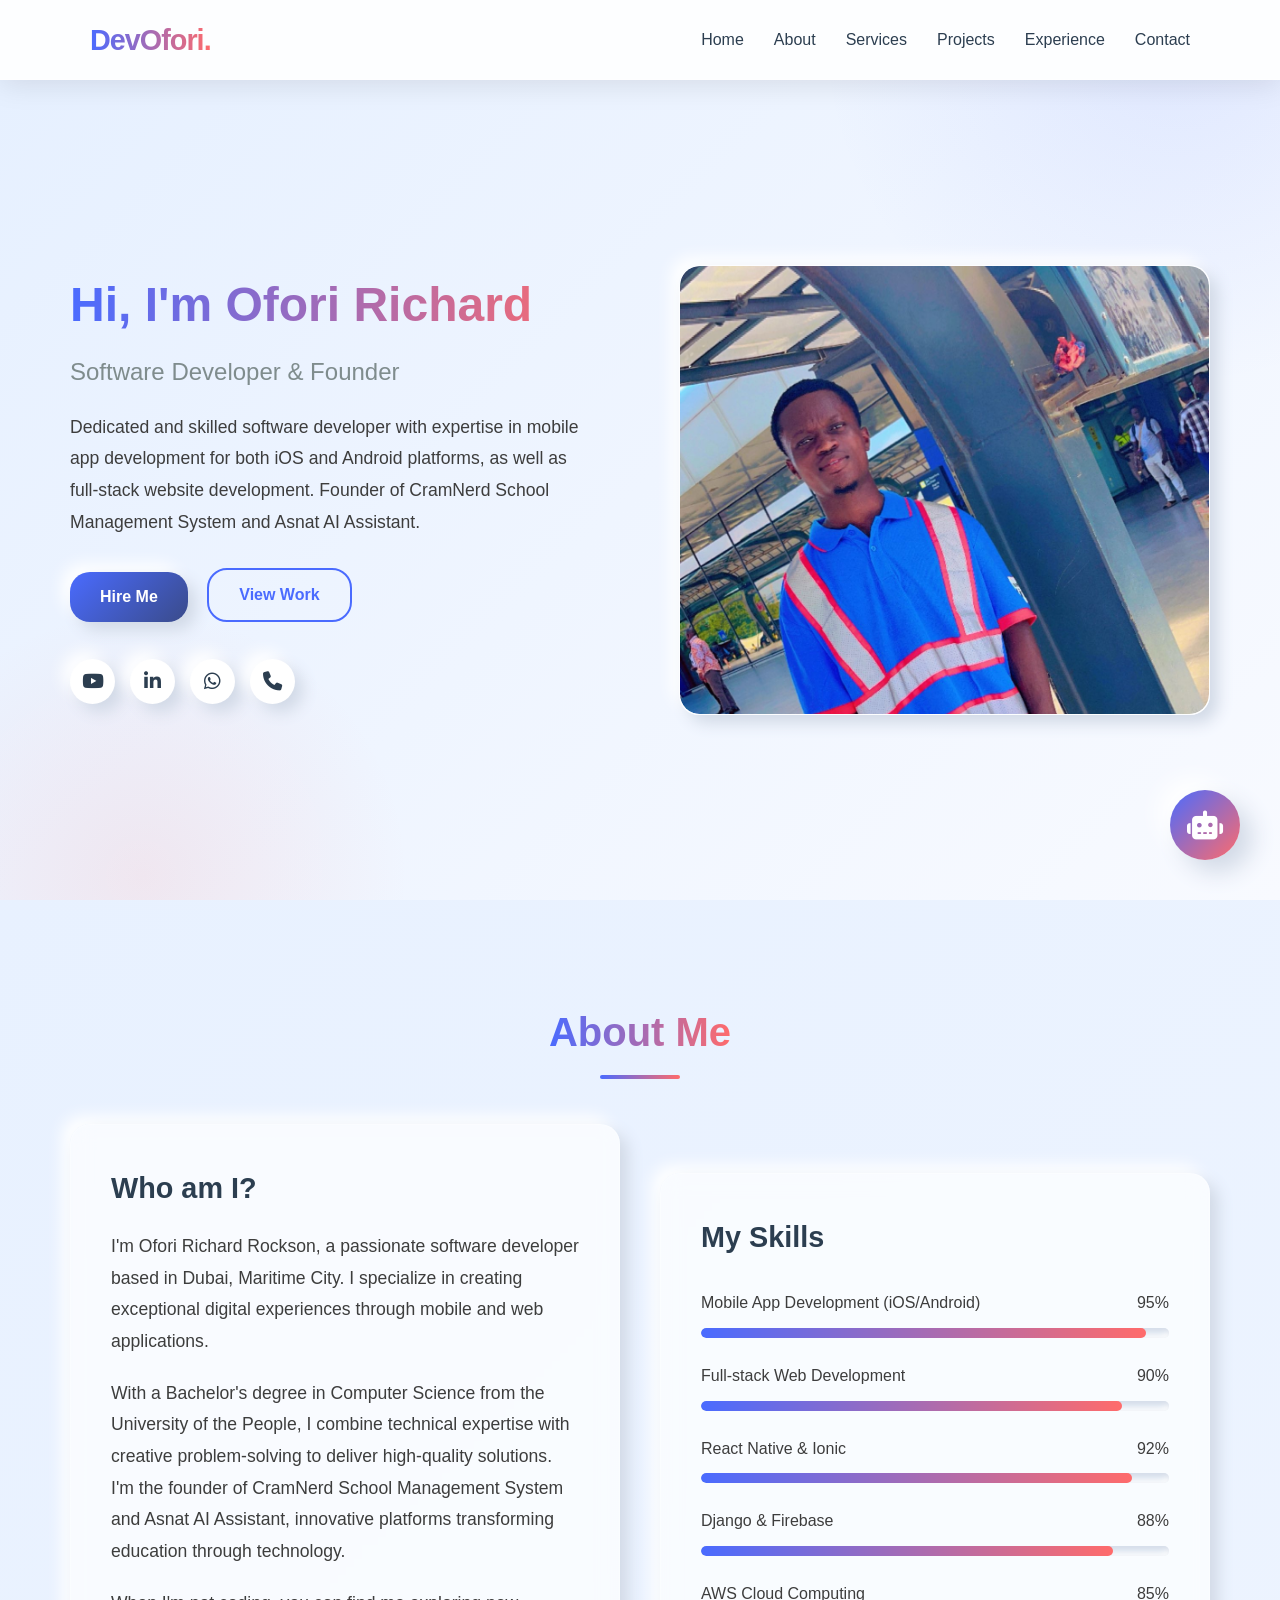
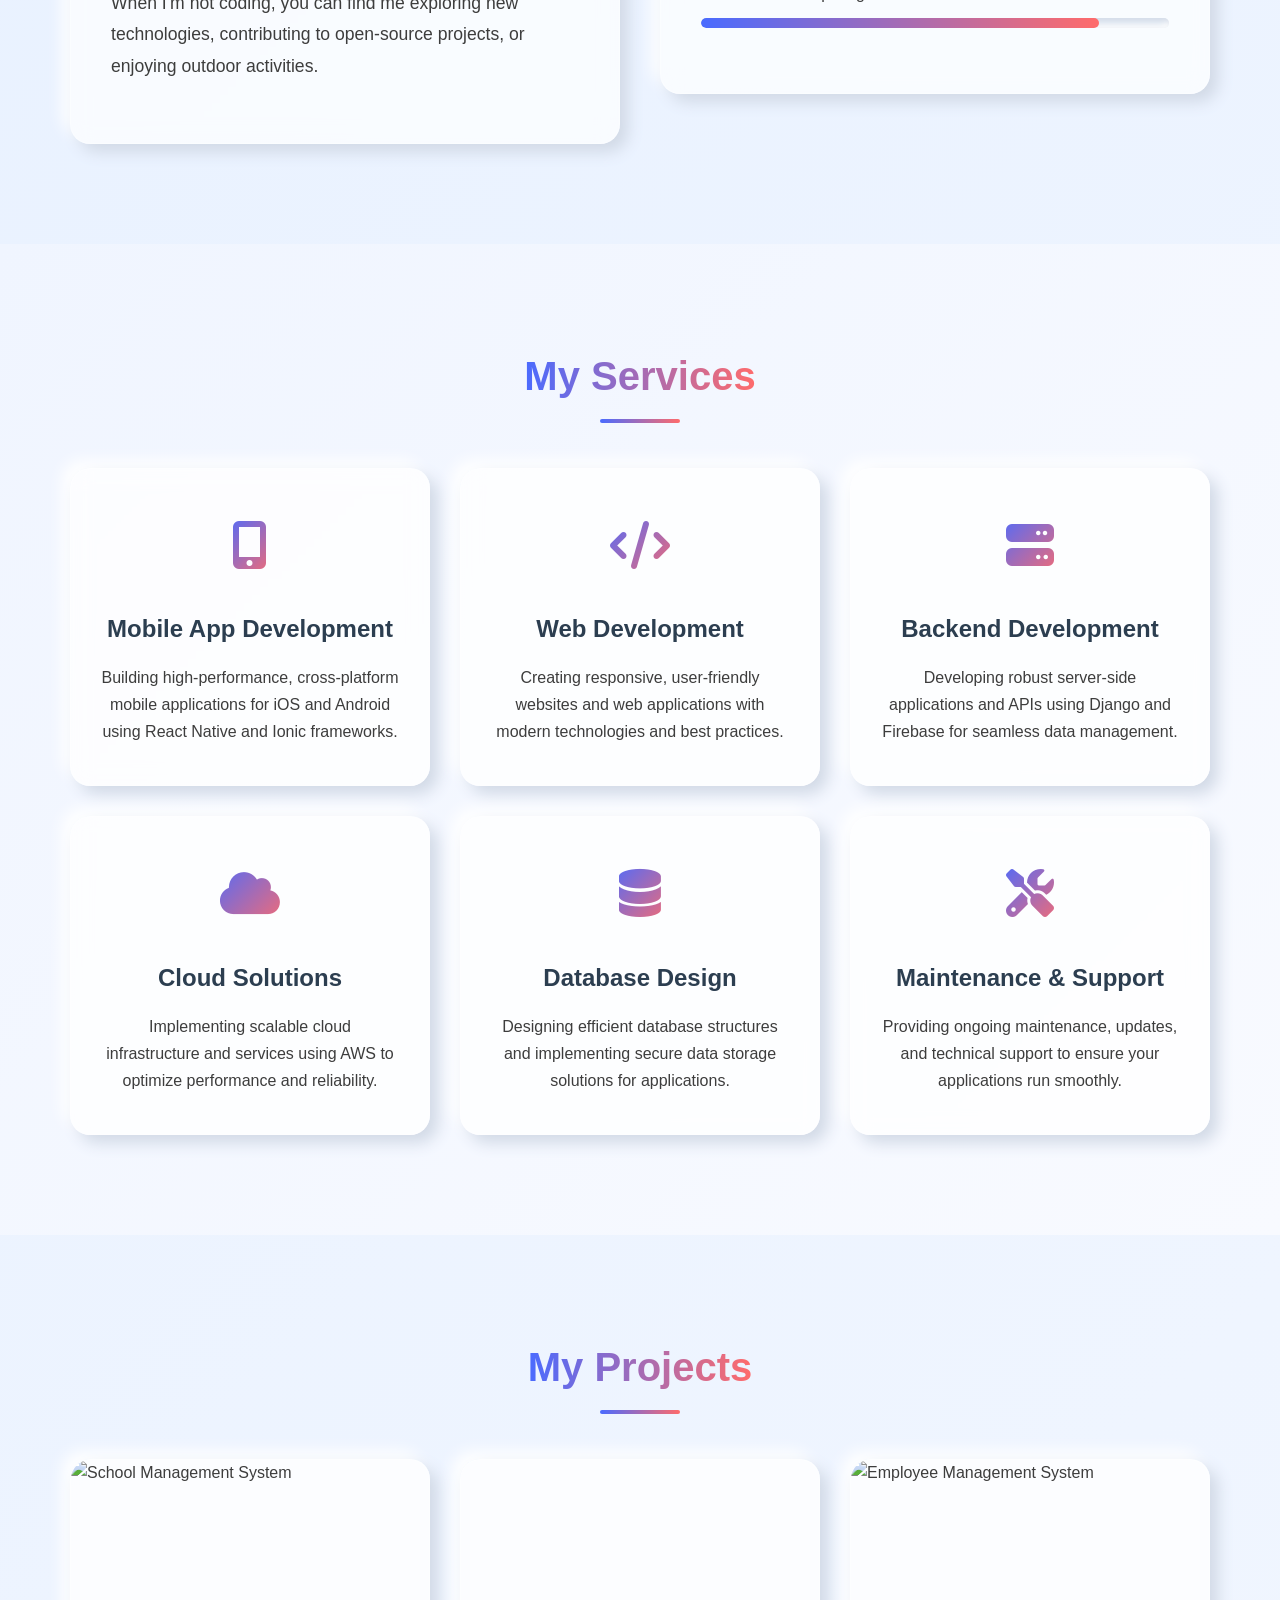
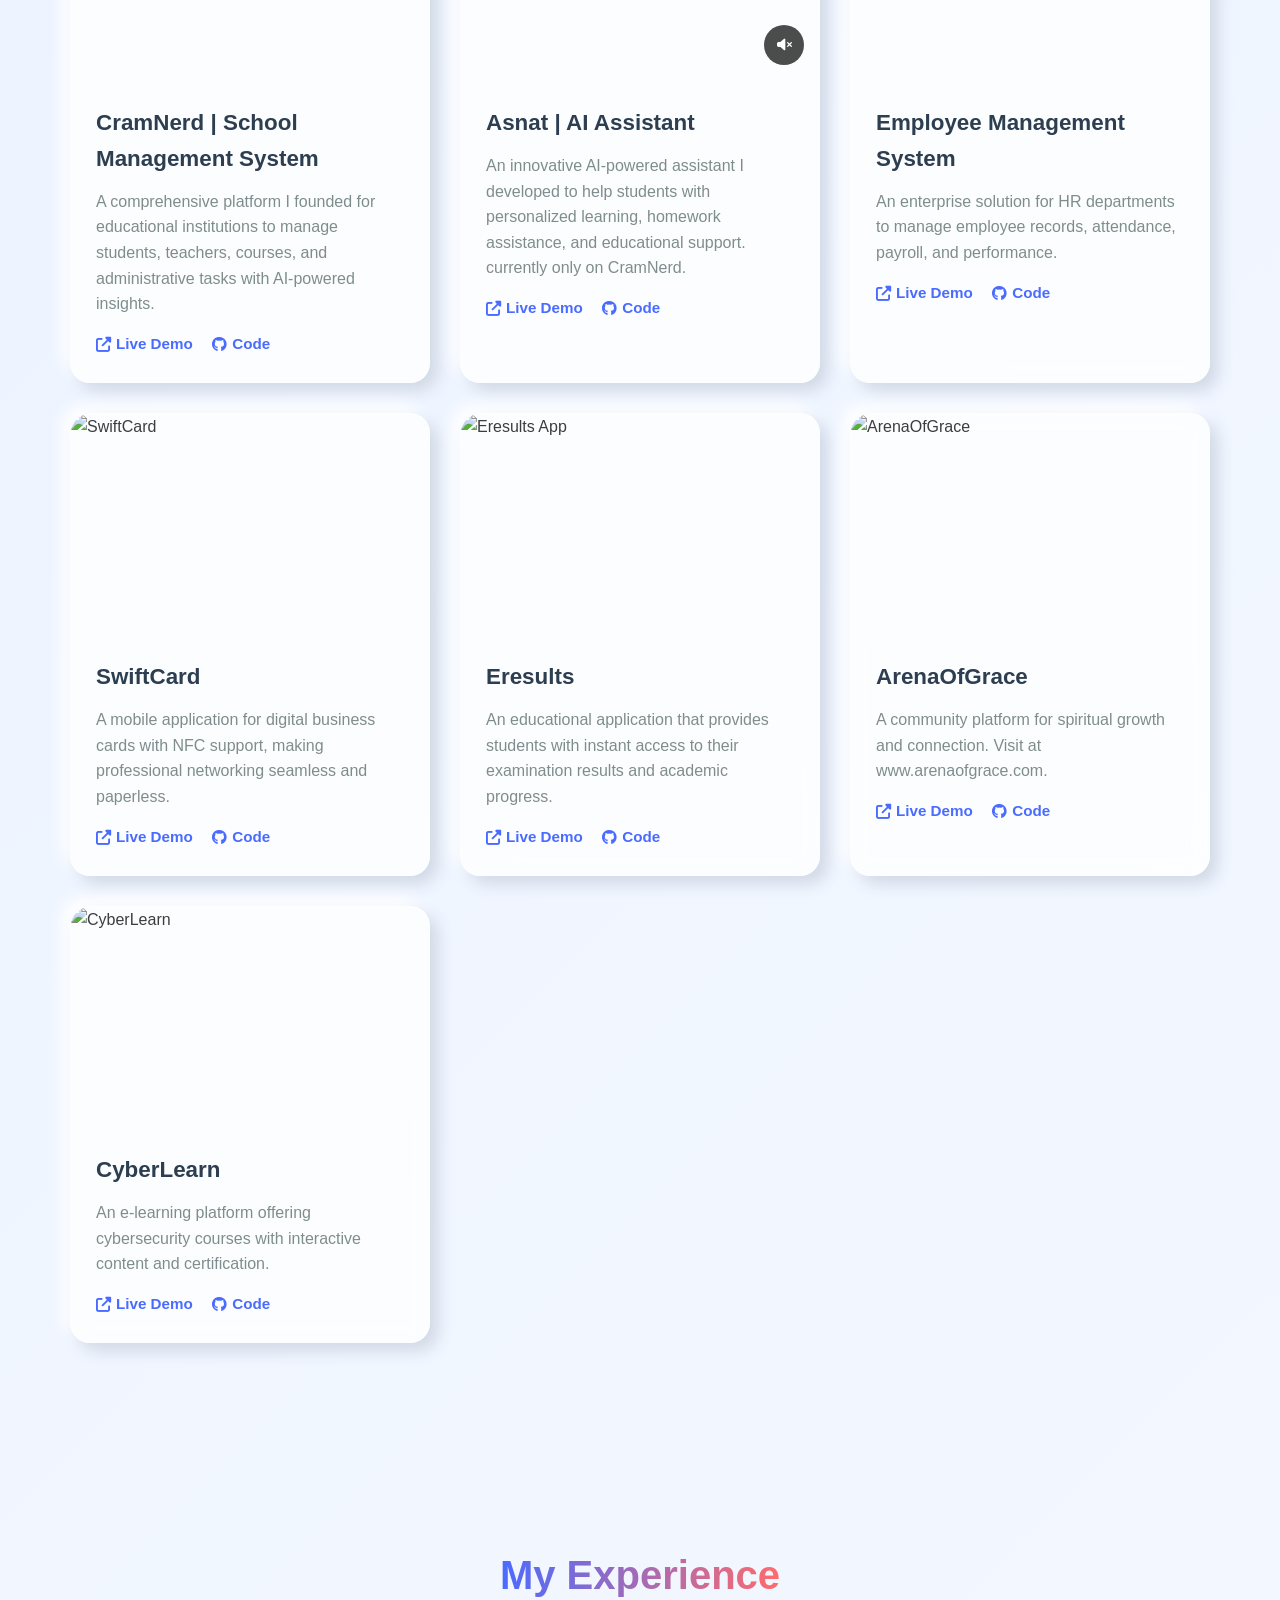
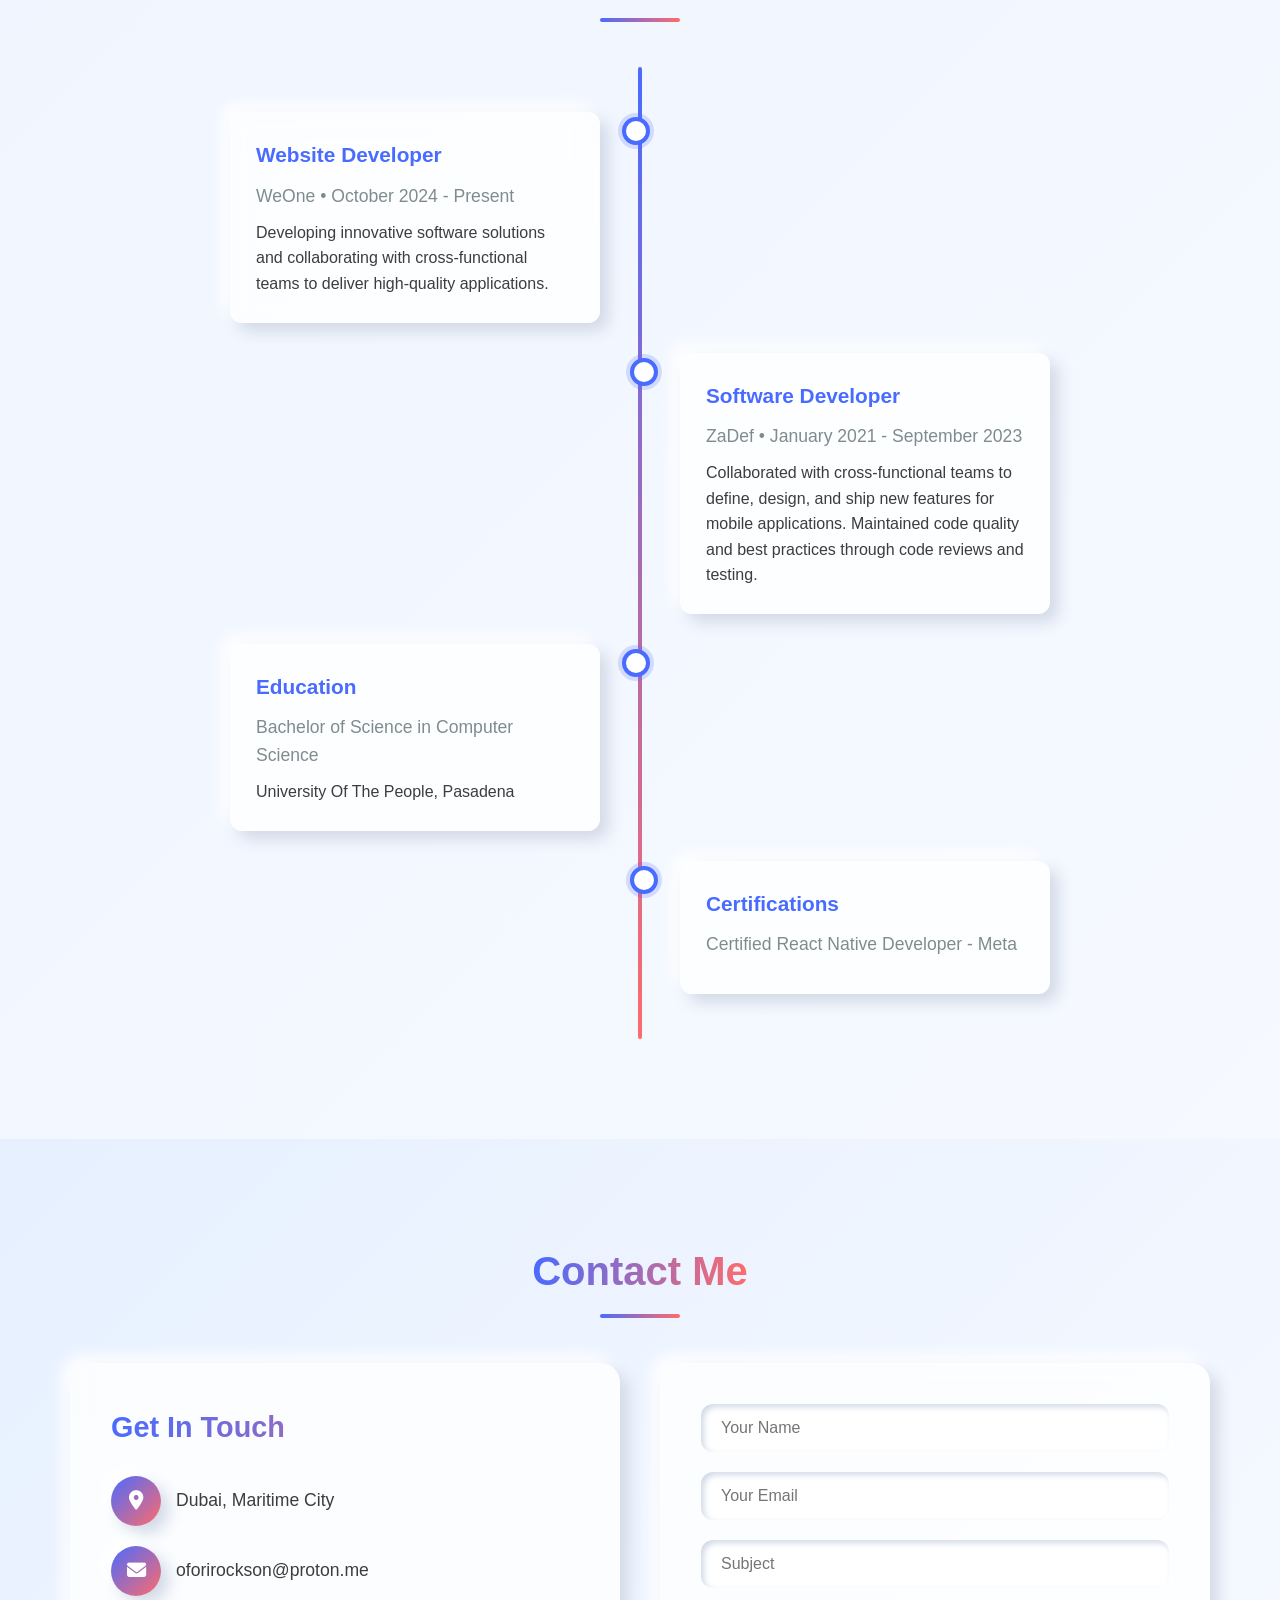
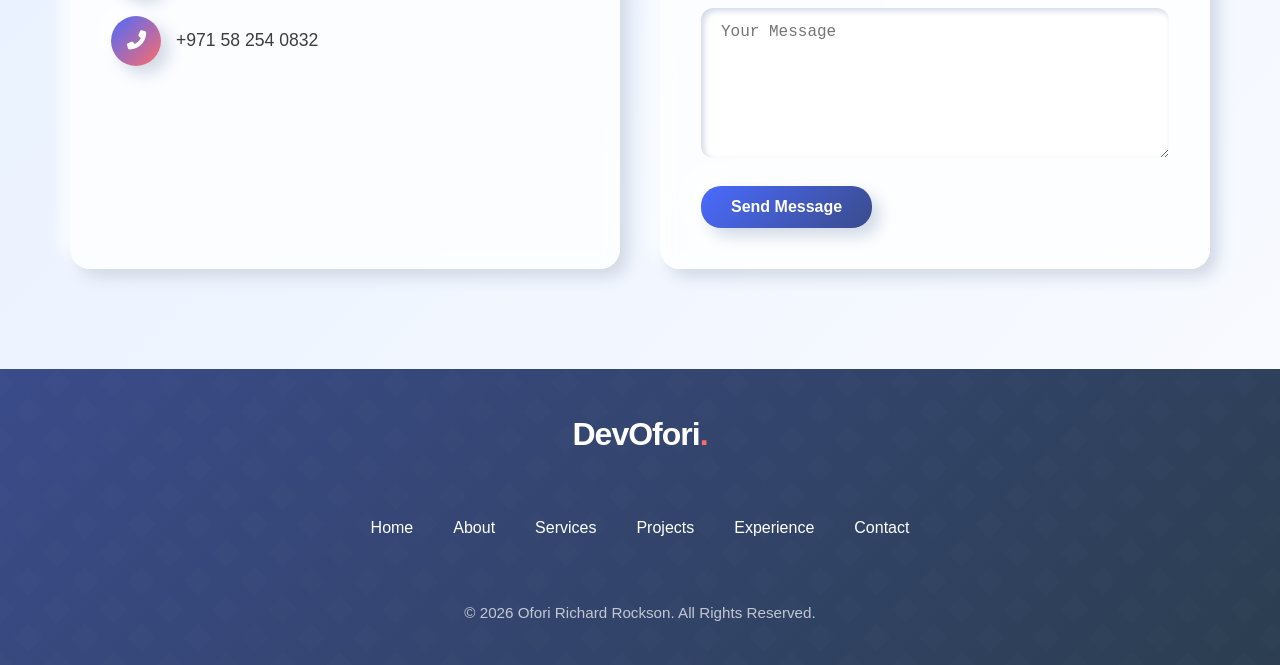
==== commit a7556c4e: "Update index.html" ====
--- a/index.html
+++ b/index.html
@@ -1797,6 +1797,9 @@
                     <div class="hero-slideshow">
                         <div class="hero-slide active">
                             <img src="mecut.jpg" alt="Developer working" loading="lazy">
+                        </div>
+                         <div class="hero-slide active">
+                            <img src="mecut2.JPG" alt="Developer working" loading="lazy">
                         </div>
                     </div>
                 </div>
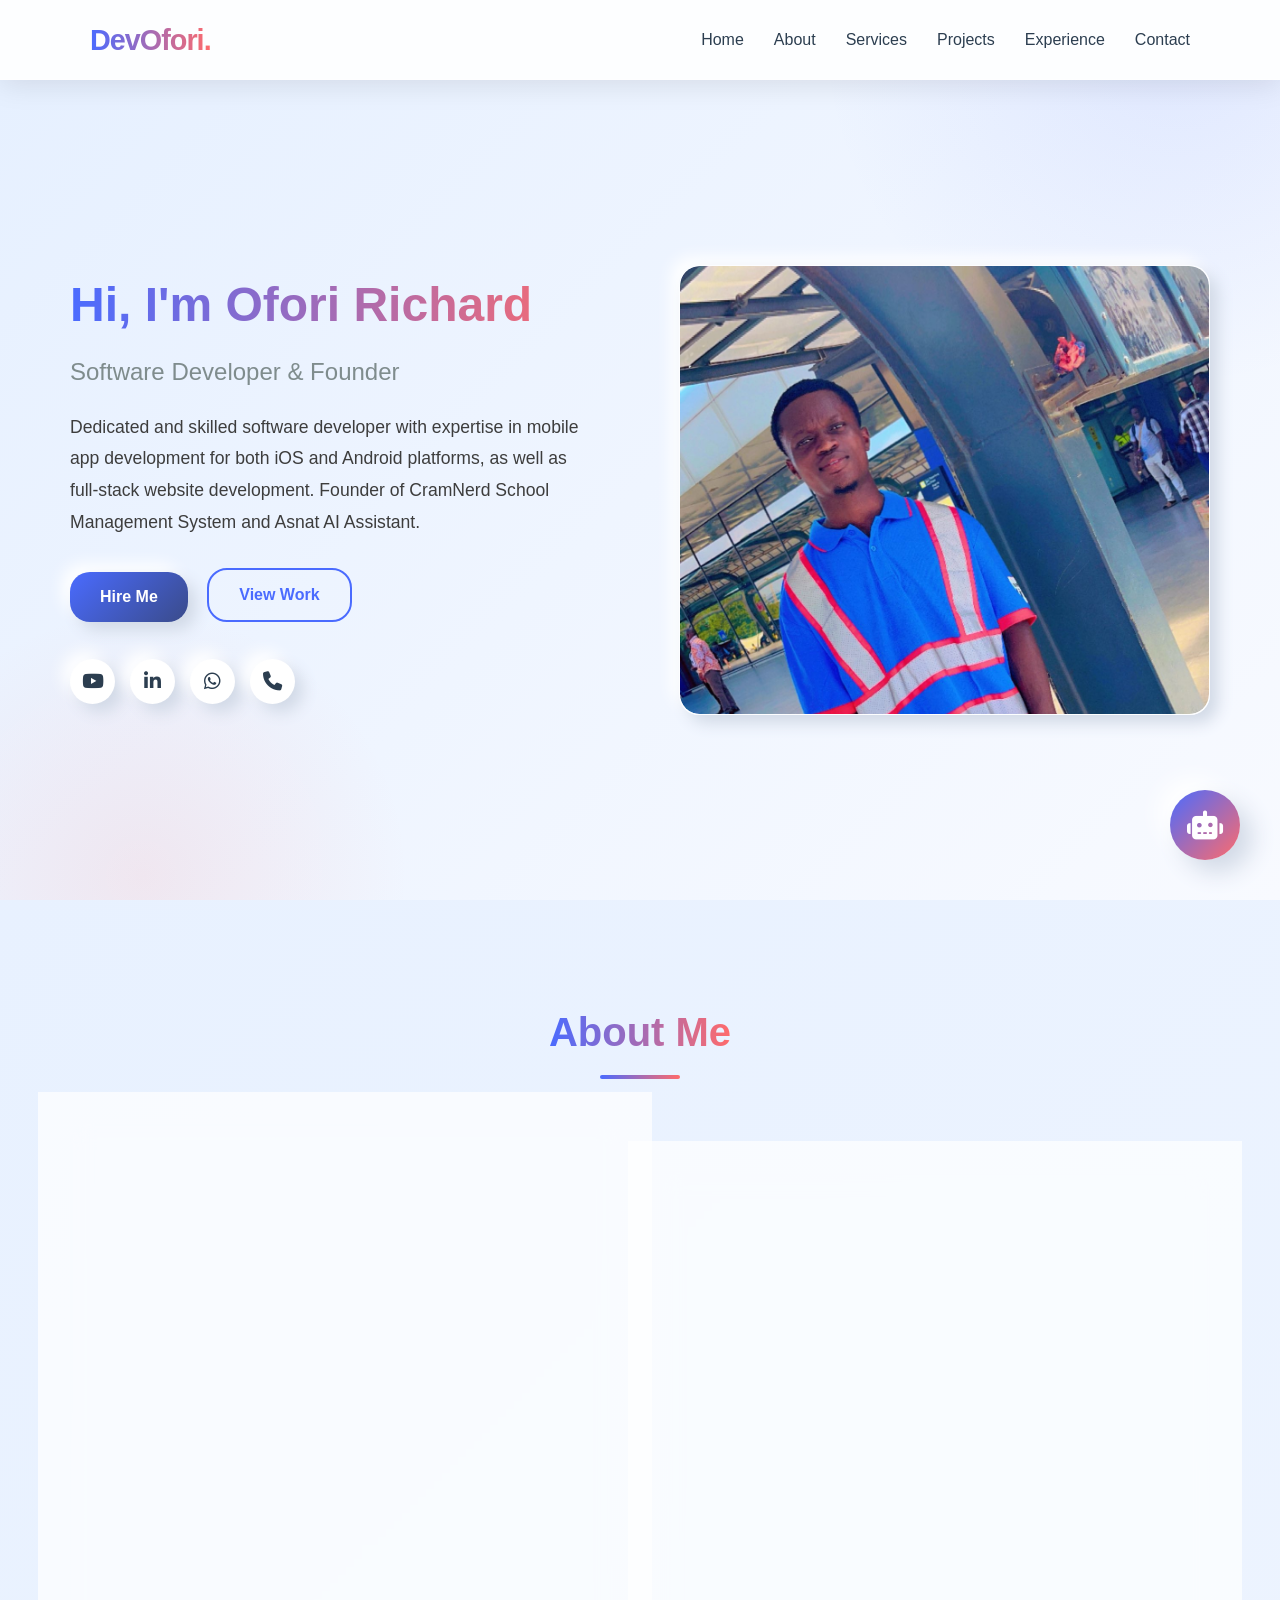
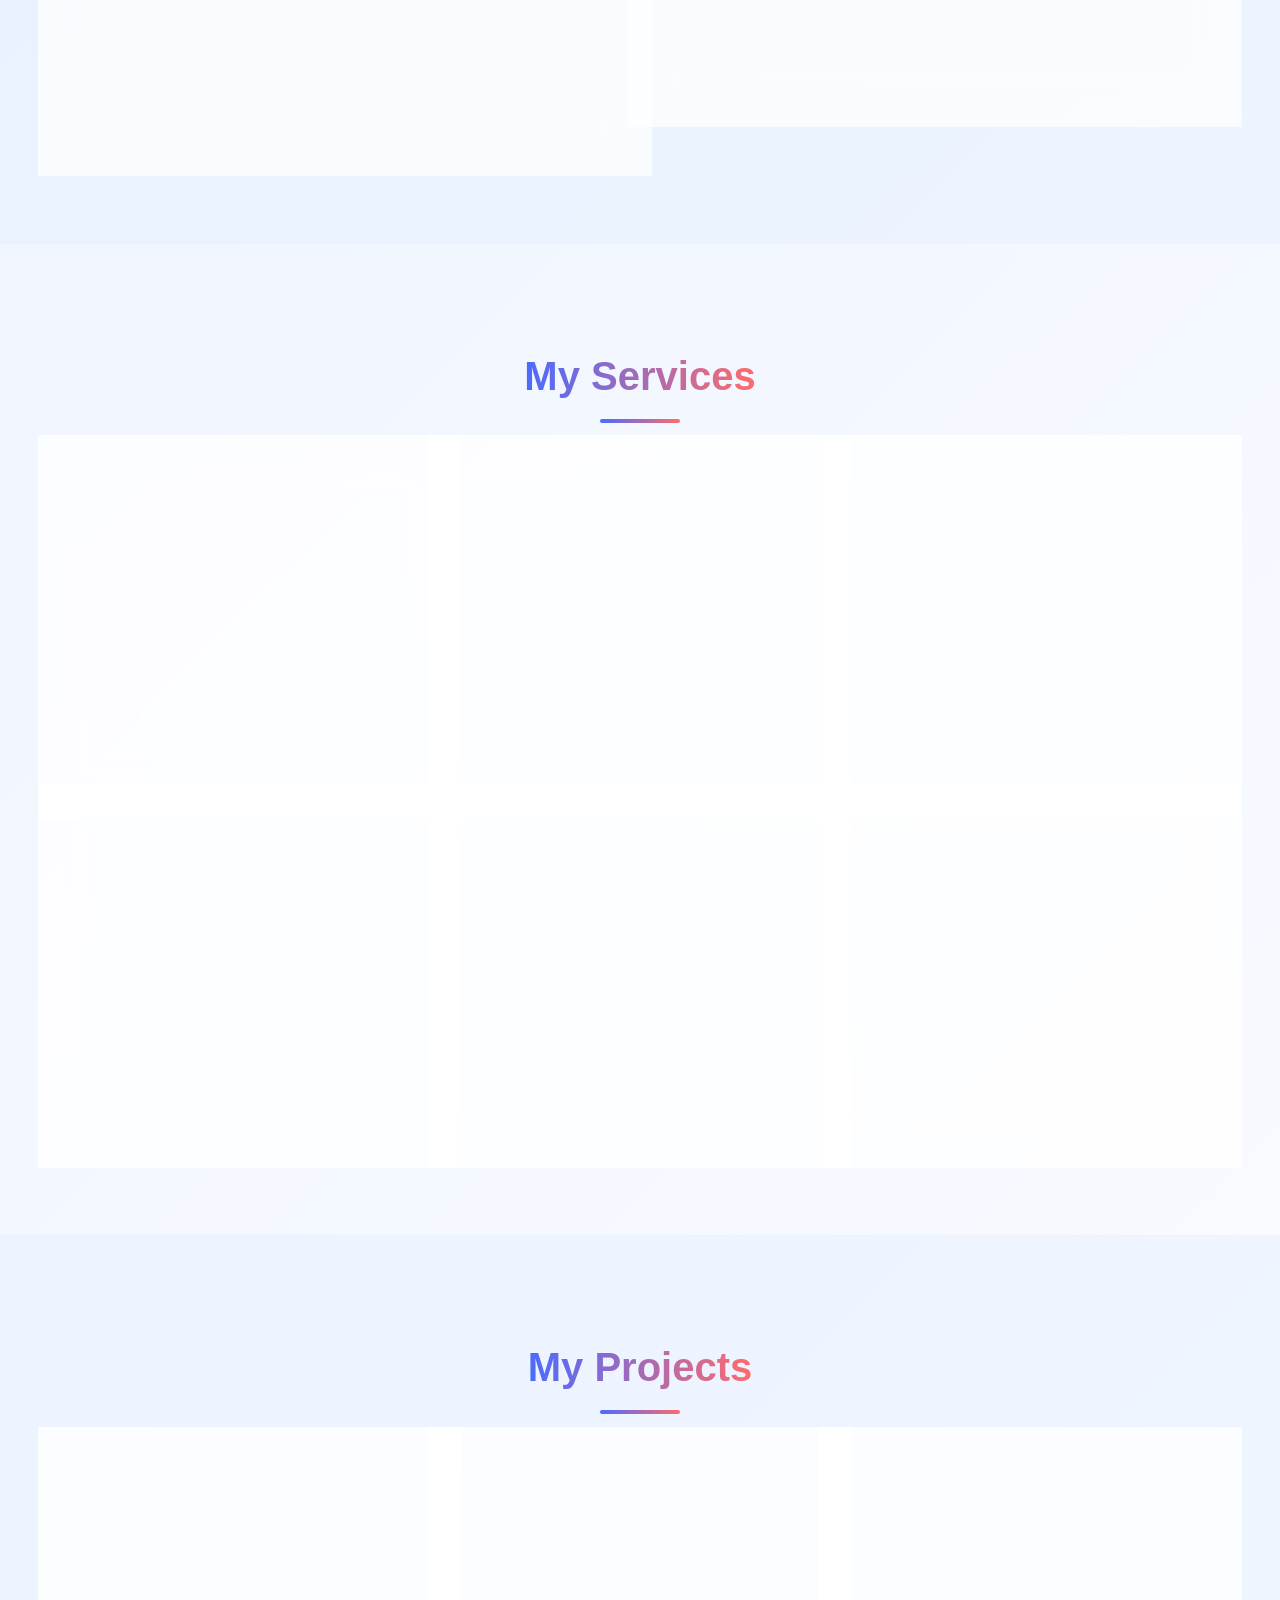
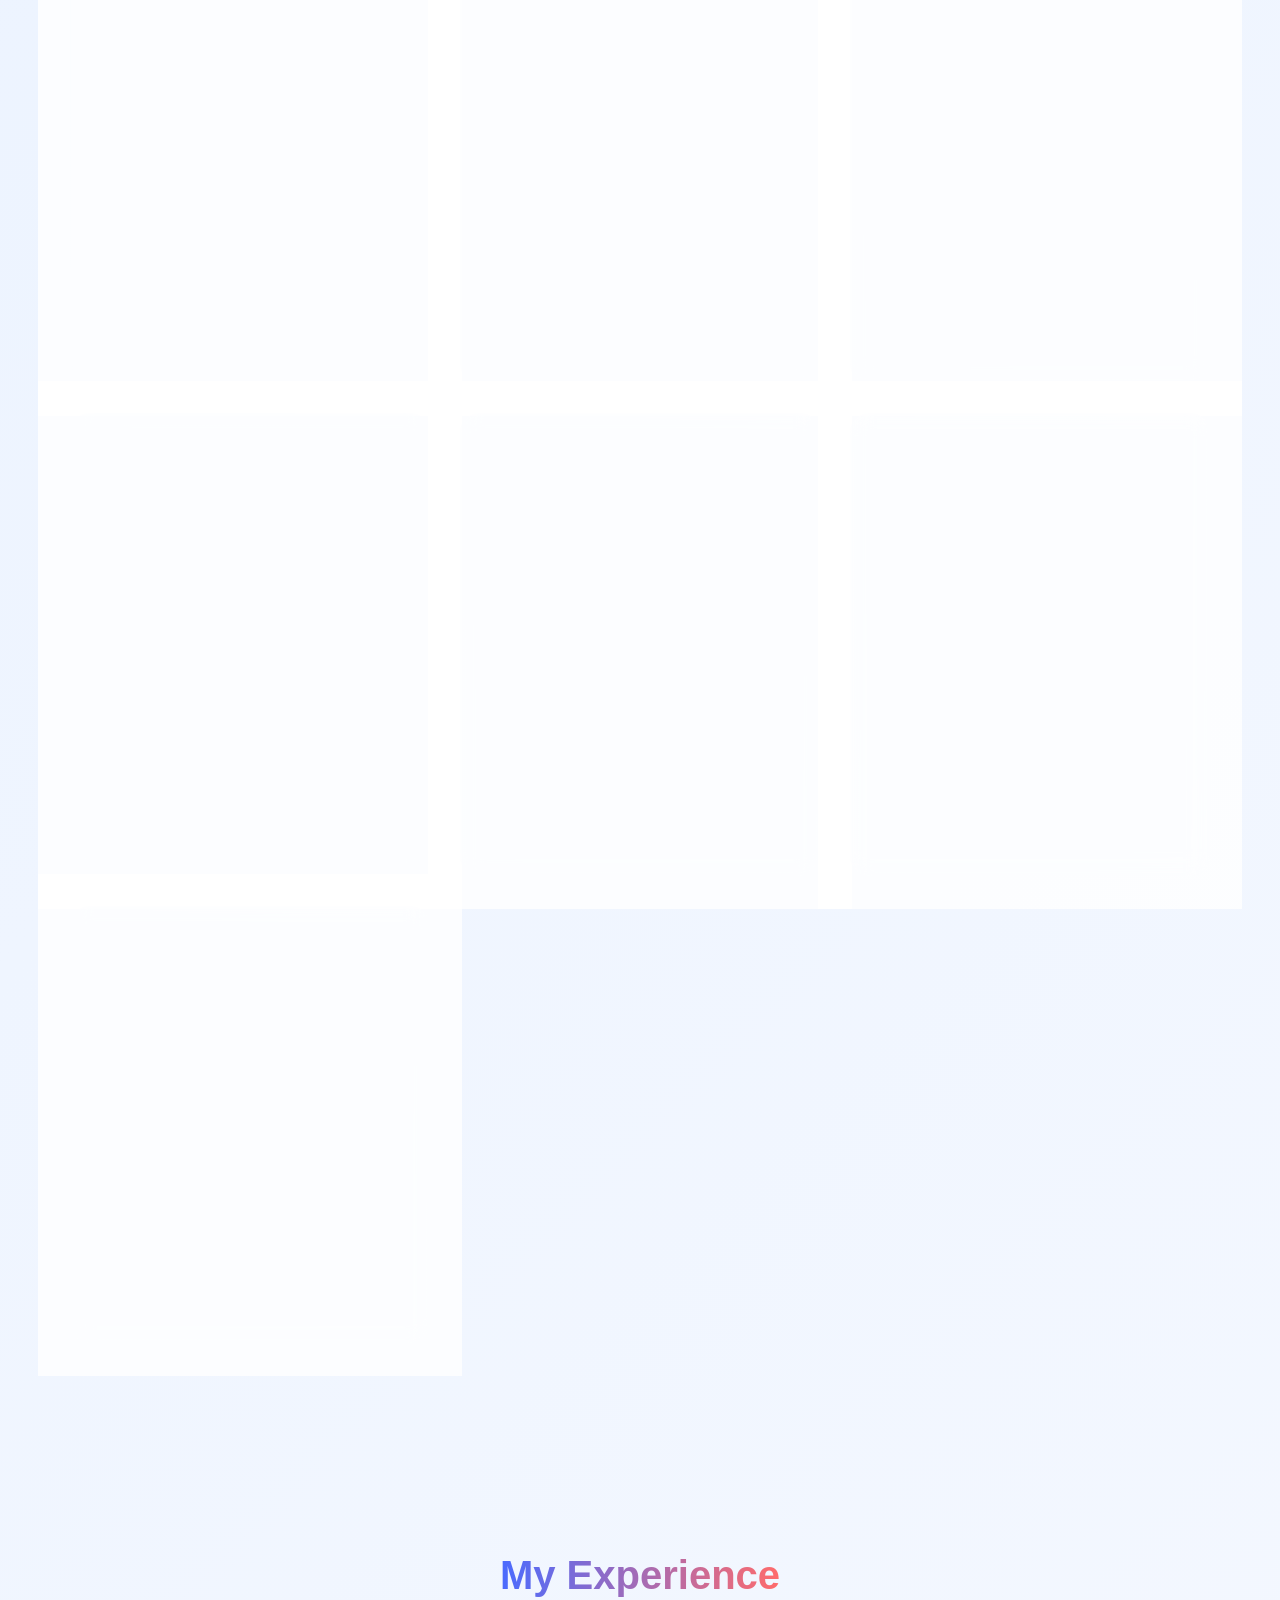
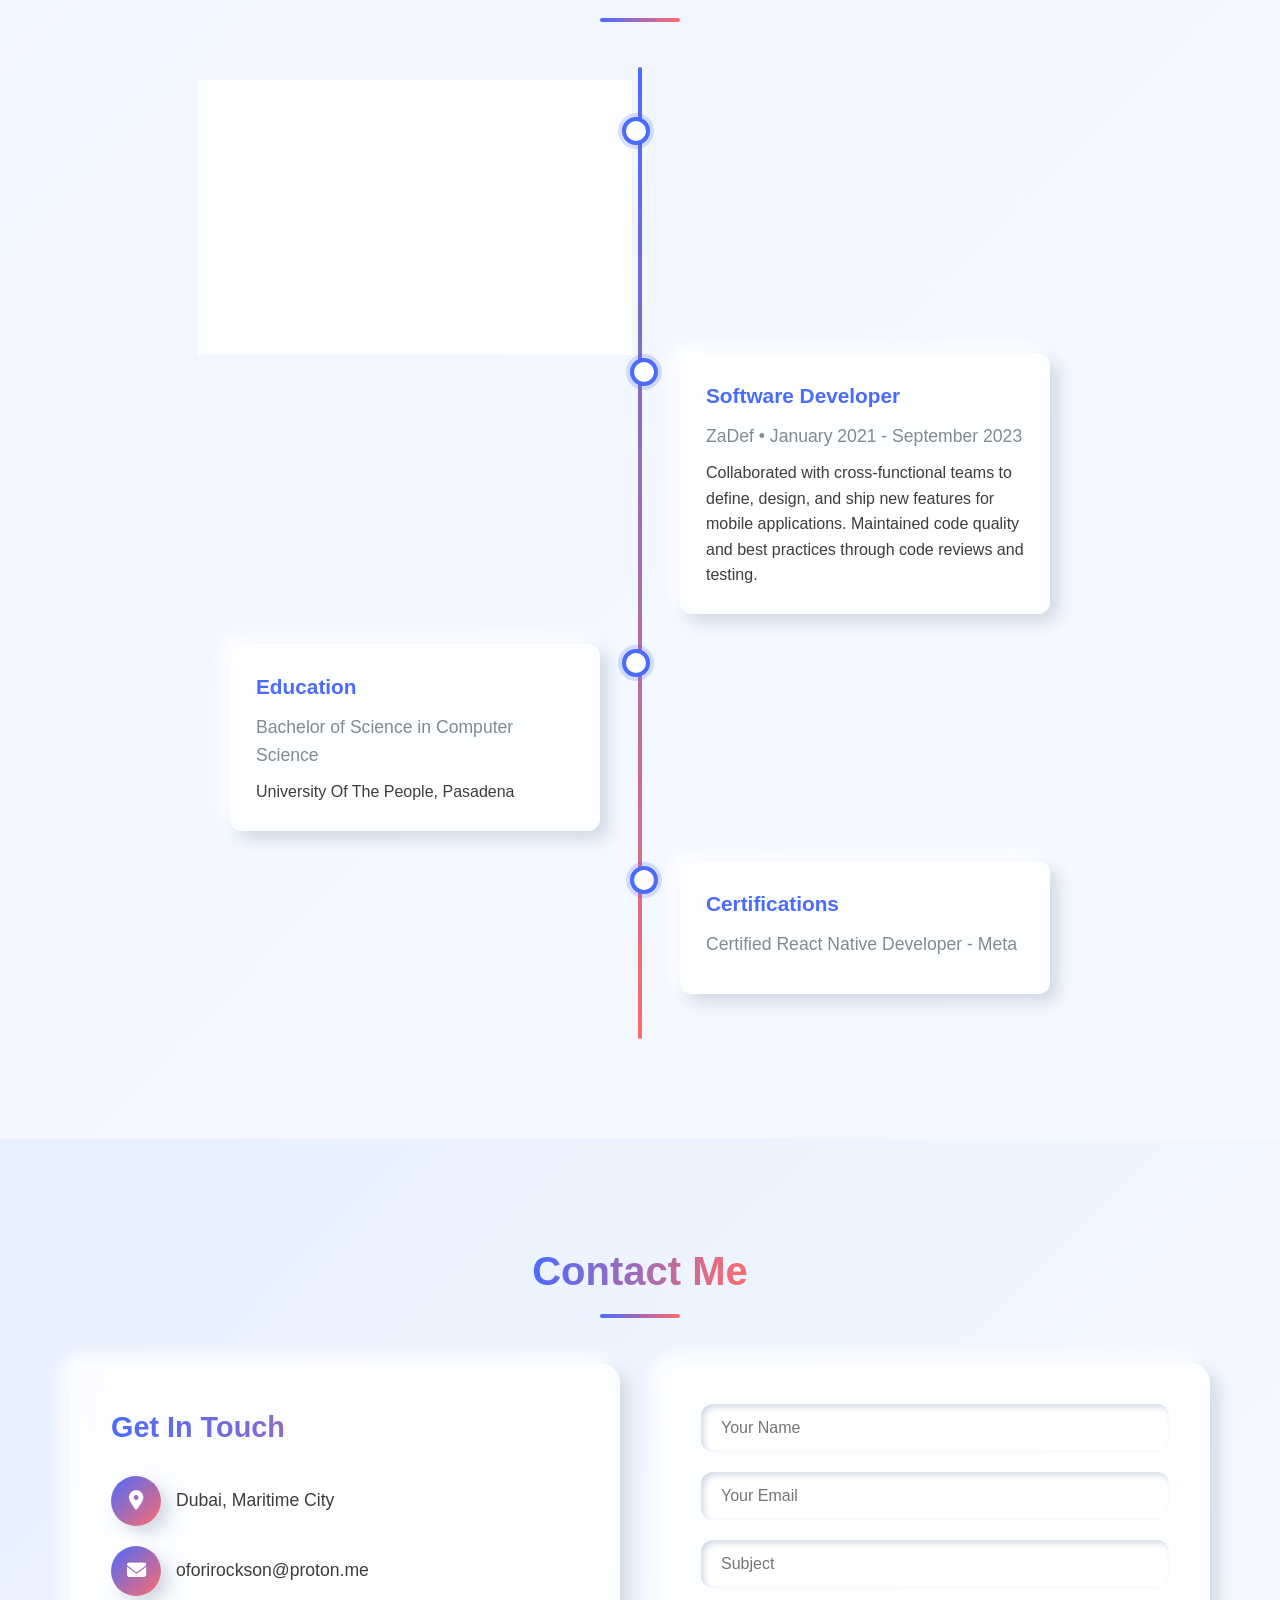
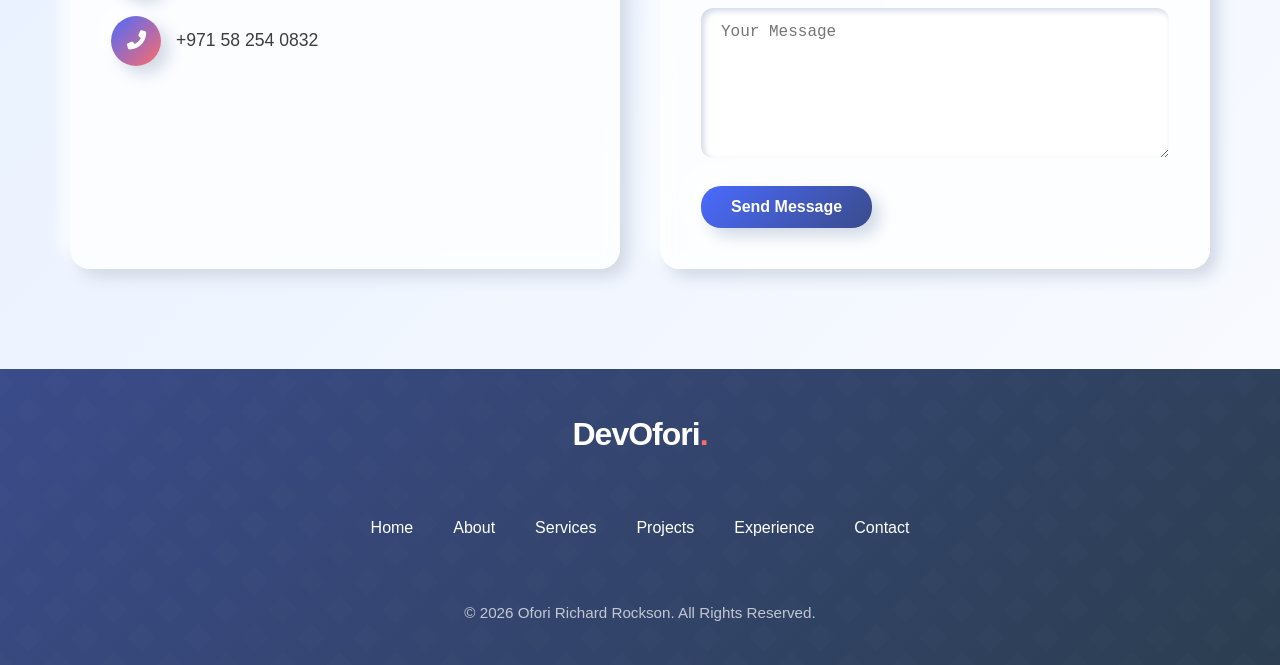
==== commit 276f09e6: "Remove duplicate hero slide from index.html Removed an unnecessary hero slide from the slideshow." ====
--- a/index.html
+++ b/index.html
@@ -1797,9 +1797,6 @@
                     <div class="hero-slideshow">
                         <div class="hero-slide active">
                             <img src="mecut.jpg" alt="Developer working" loading="lazy">
-                        </div>
-                         <div class="hero-slide active">
-                            <img src="mecut2.JPG" alt="Developer working" loading="lazy">
                         </div>
                     </div>
                 </div>
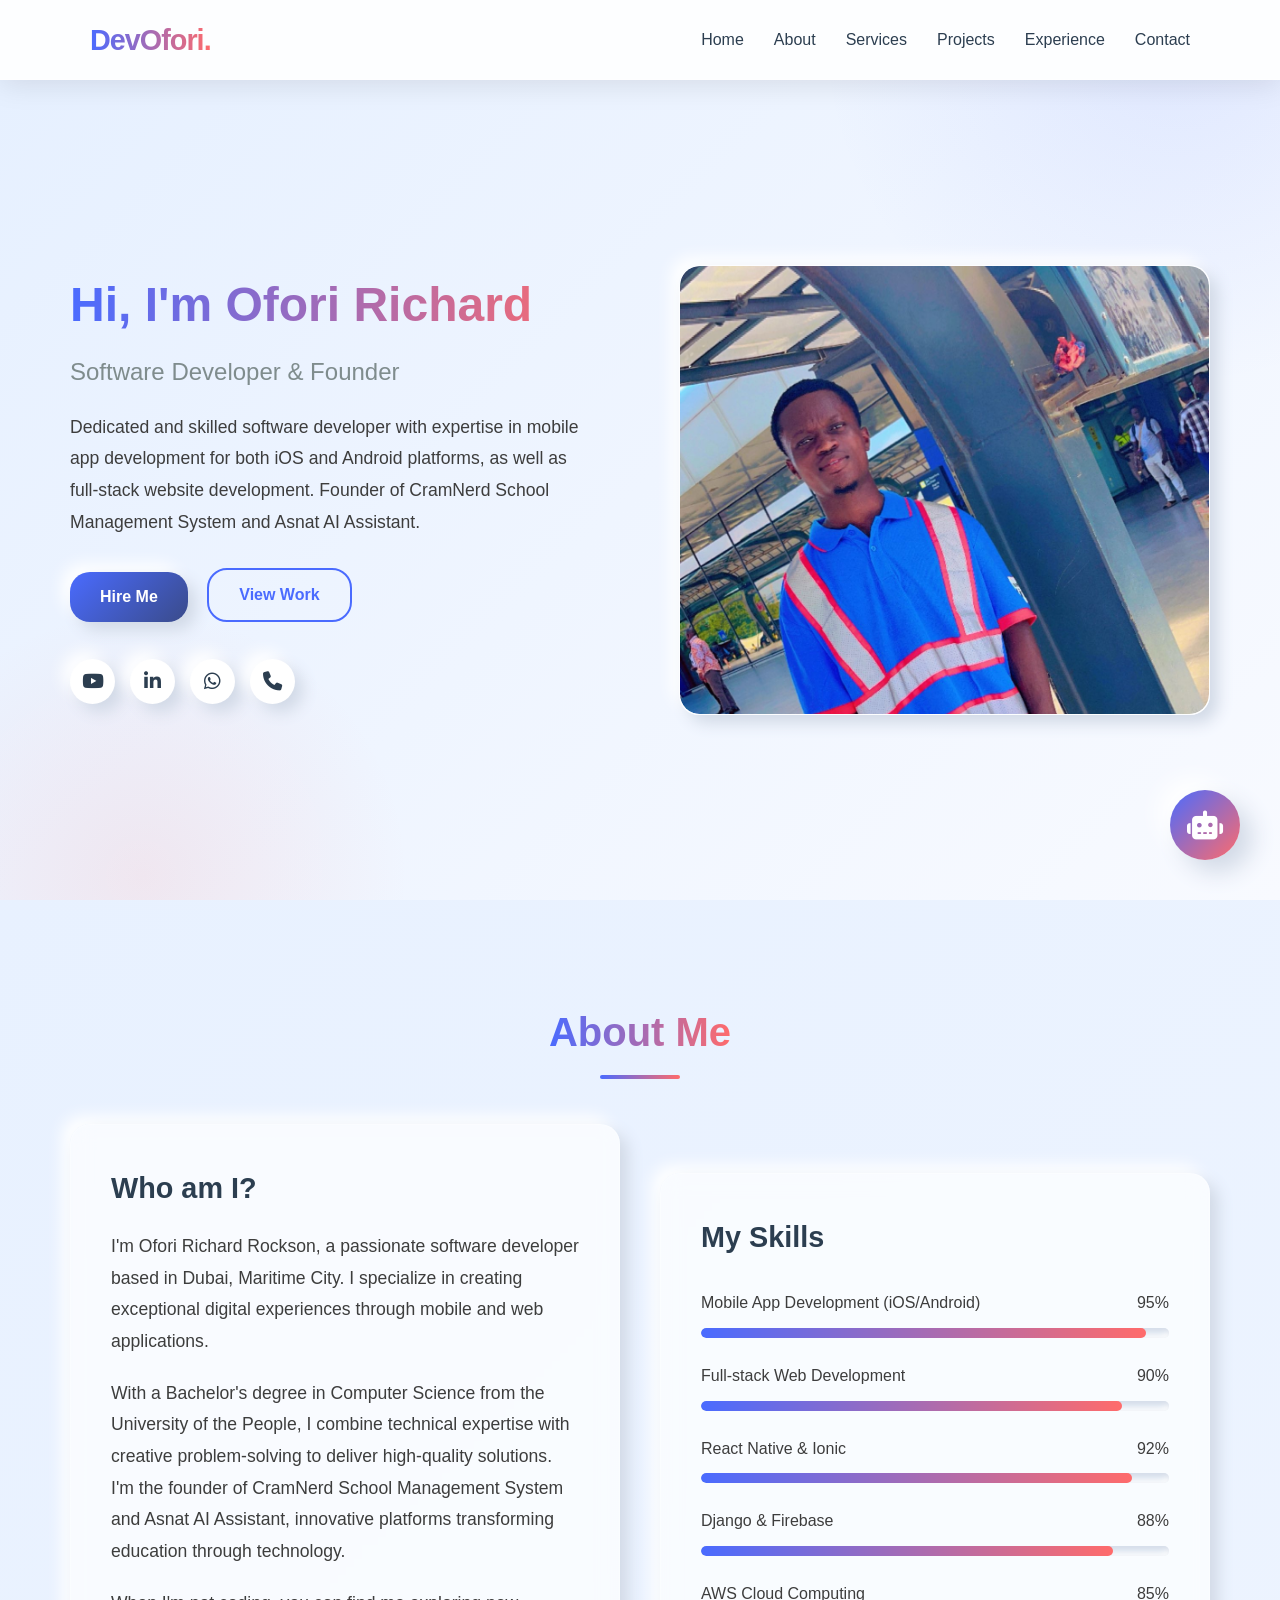
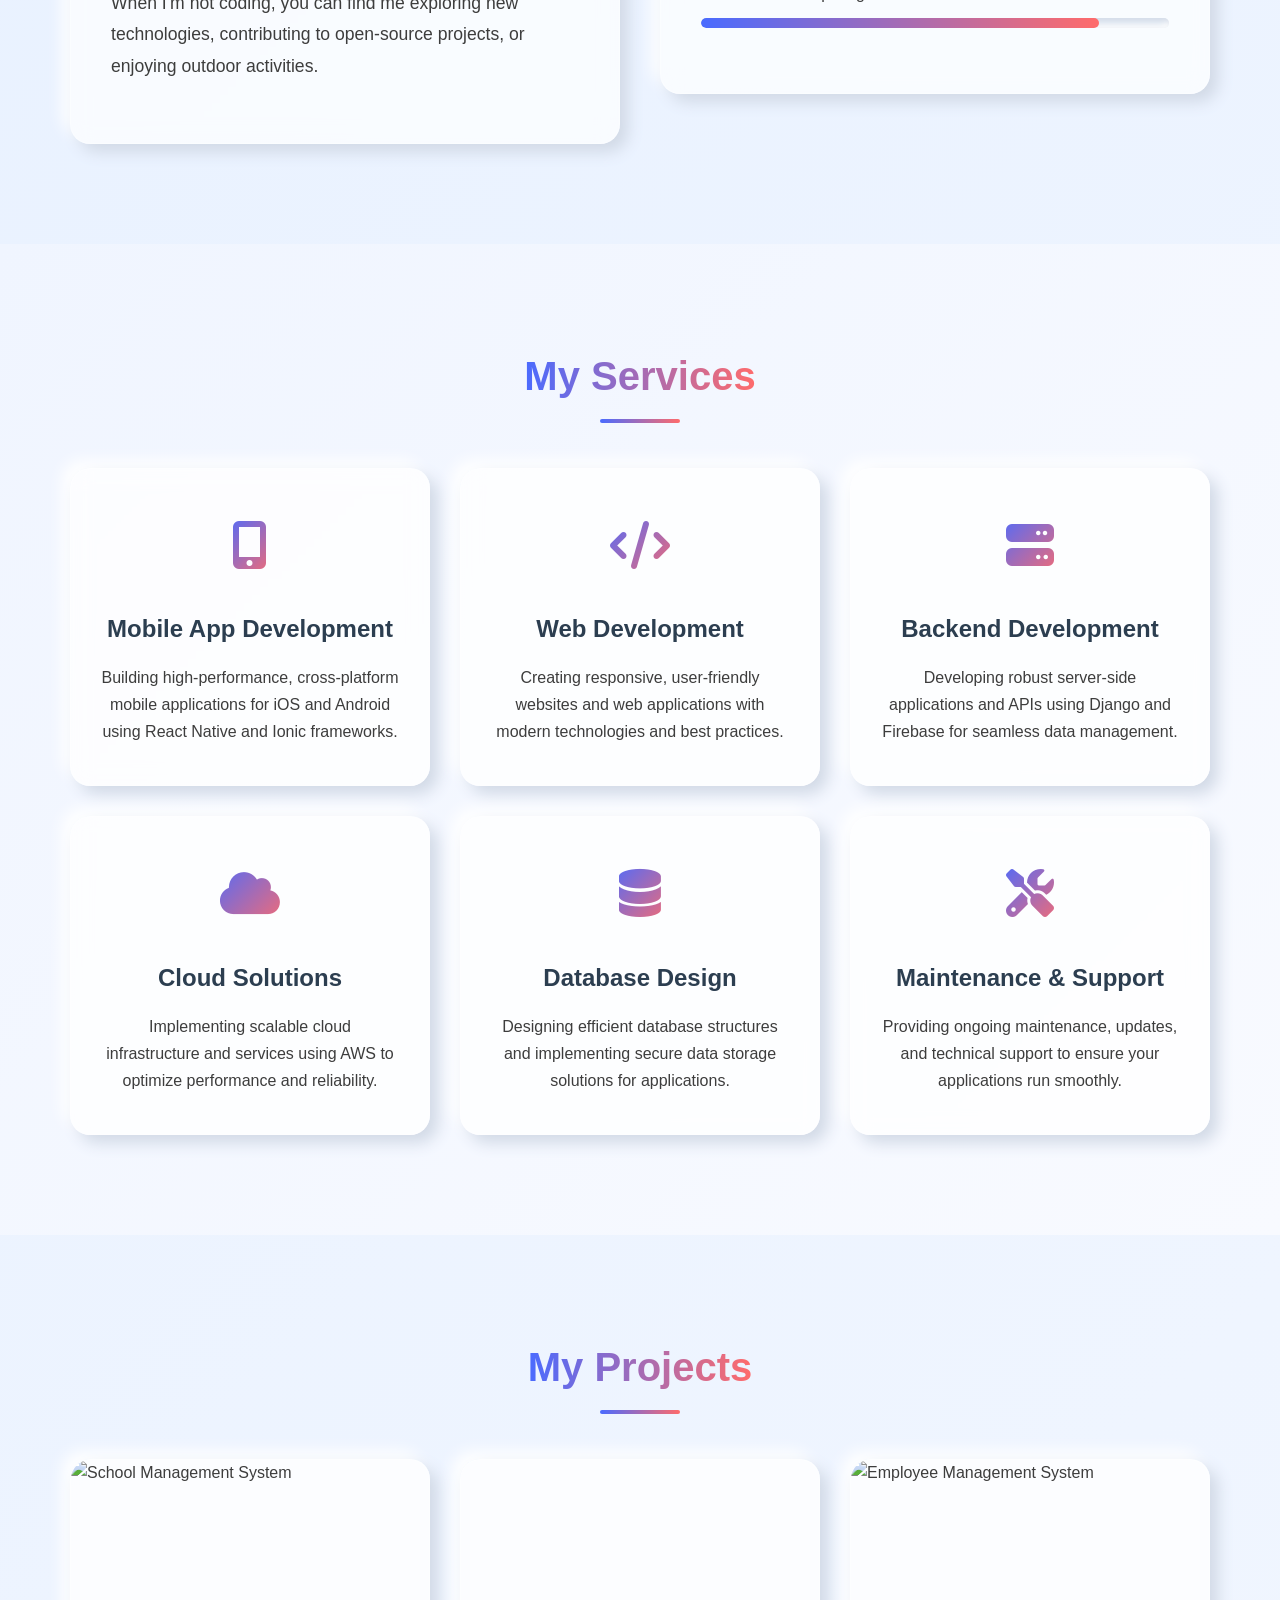
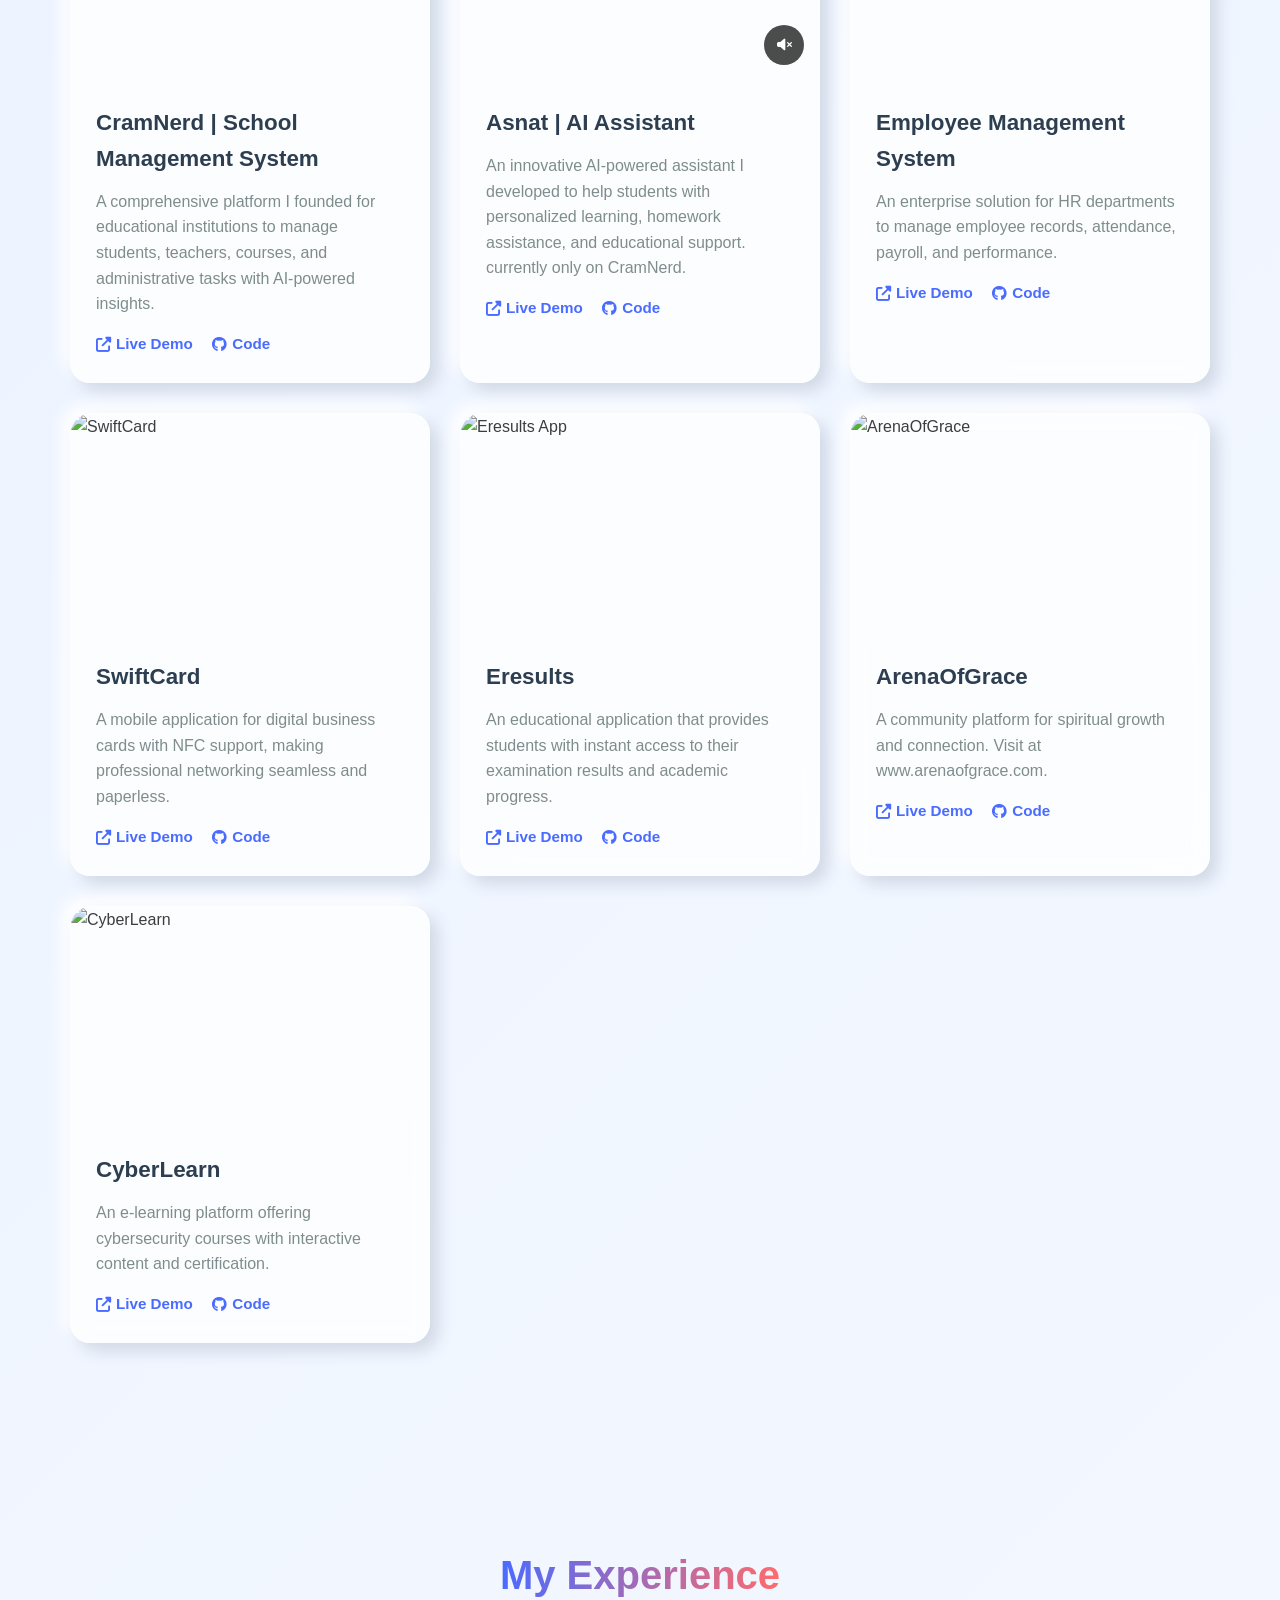
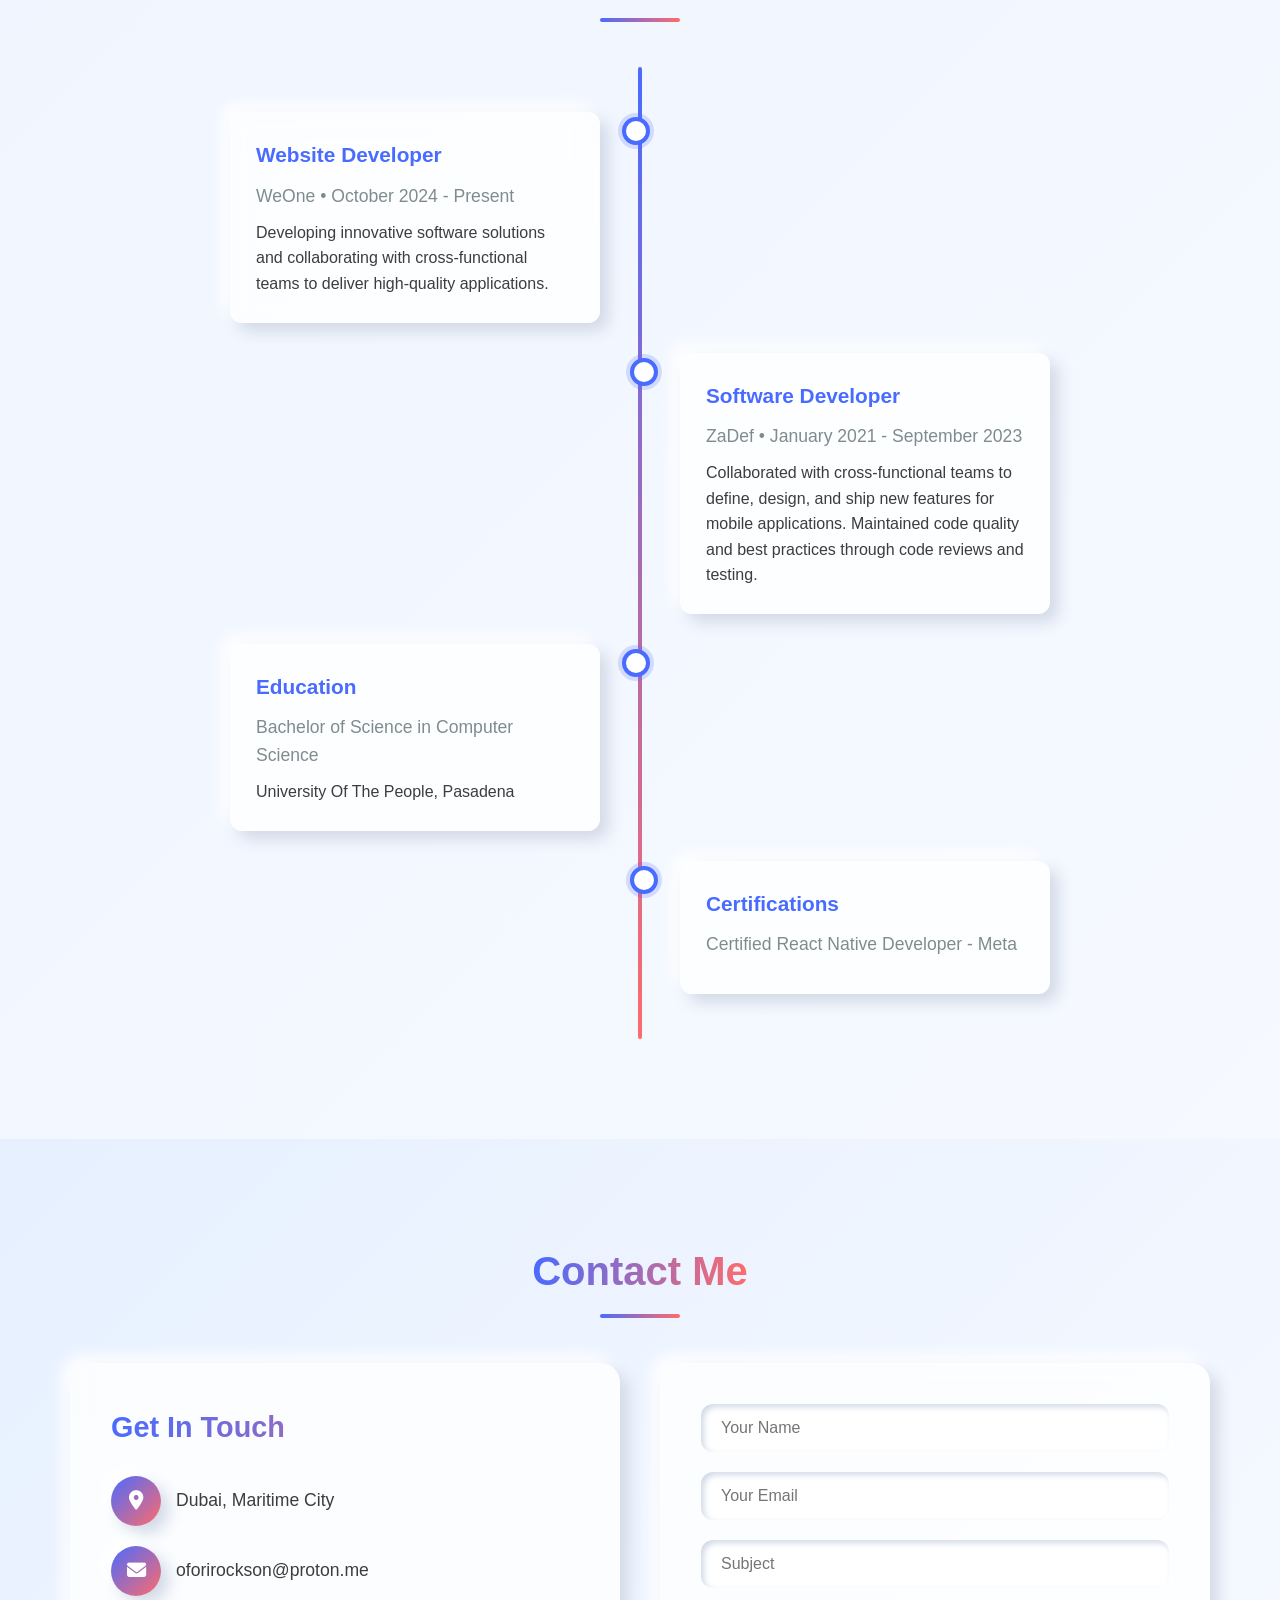
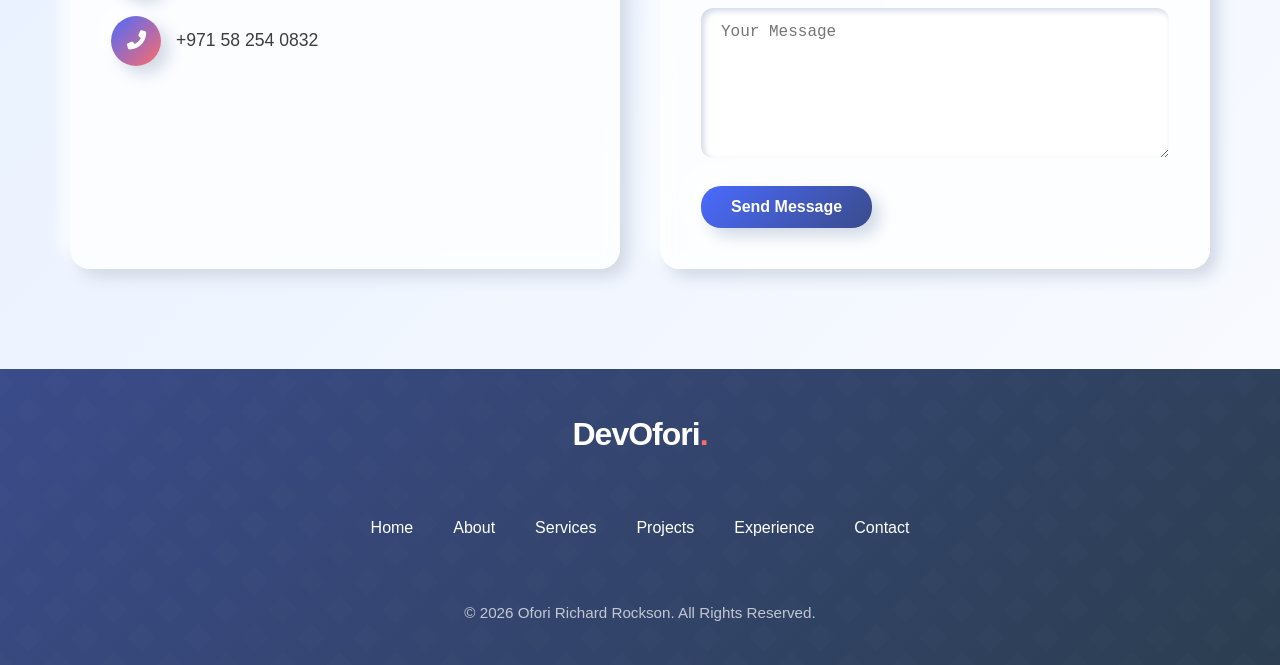
==== commit 81e08c81: "Update index.html" ====
--- a/index.html
+++ b/index.html
@@ -18,6 +18,7 @@
     <meta name="viewport" content="width=device-width, initial-scale=1.0, maximum-scale=1.0, user-scalable=no">
     <title>Ofori Richard Rockson | Software Developer</title>
     <link rel="stylesheet" href="https://cdnjs.cloudflare.com/ajax/libs/font-awesome/6.4.0/css/all.min.css">
+    <link rel="sitemap" type="application/xml" title="Sitemap" href="/sitemap.xml">
     <style>
         :root {
             --primary-color: #4a6bff;
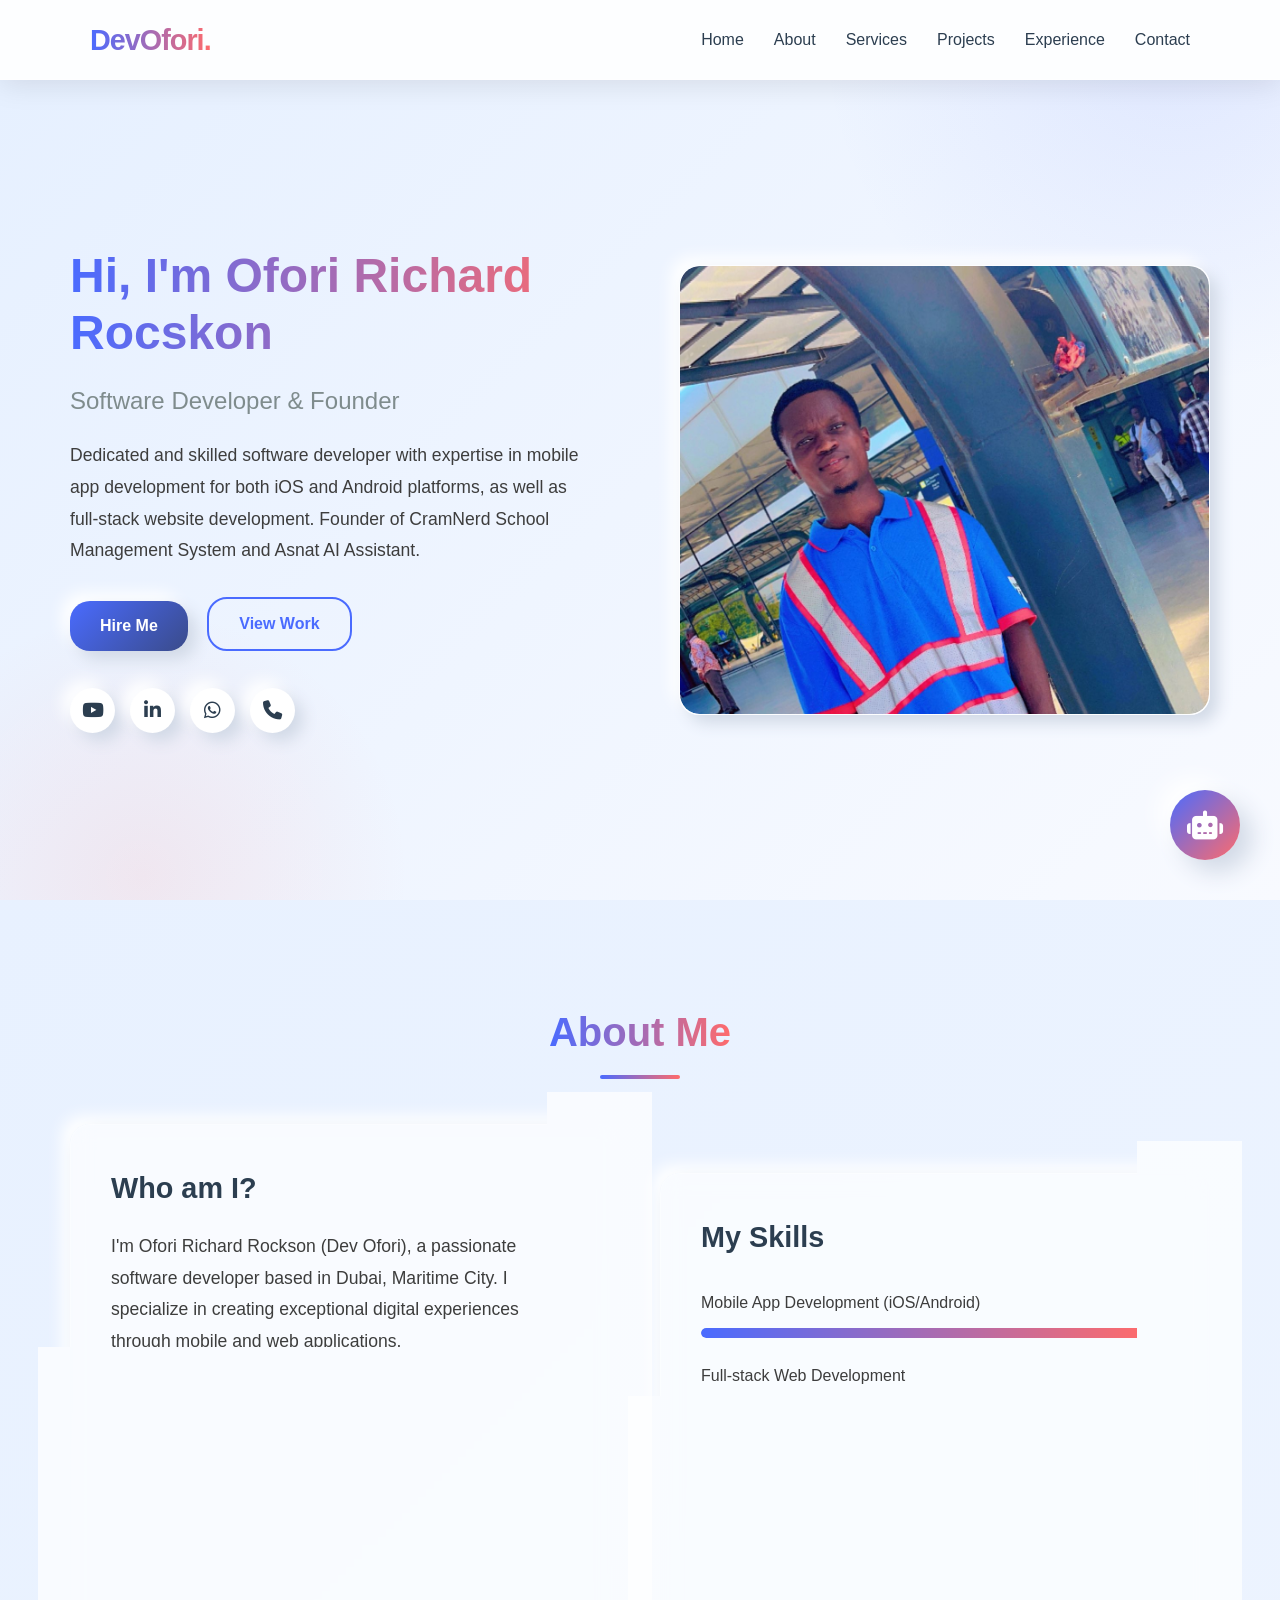
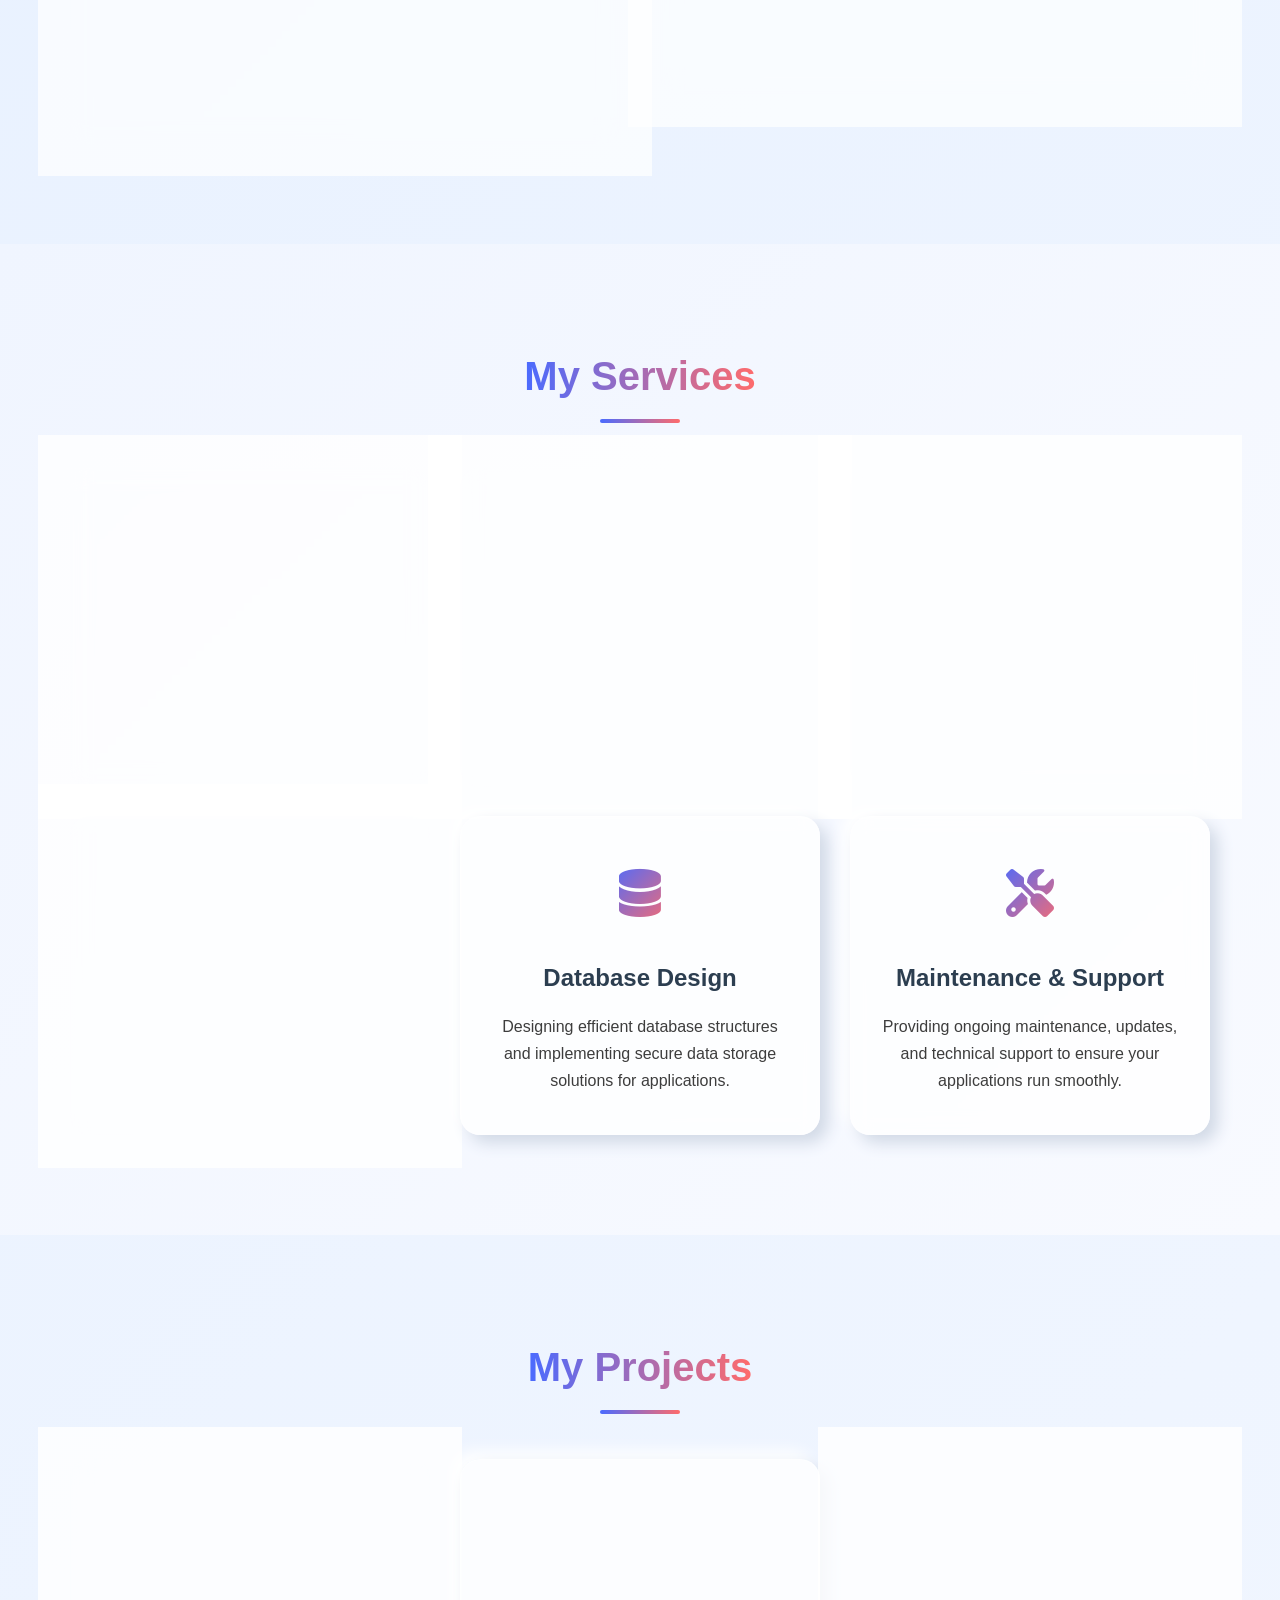
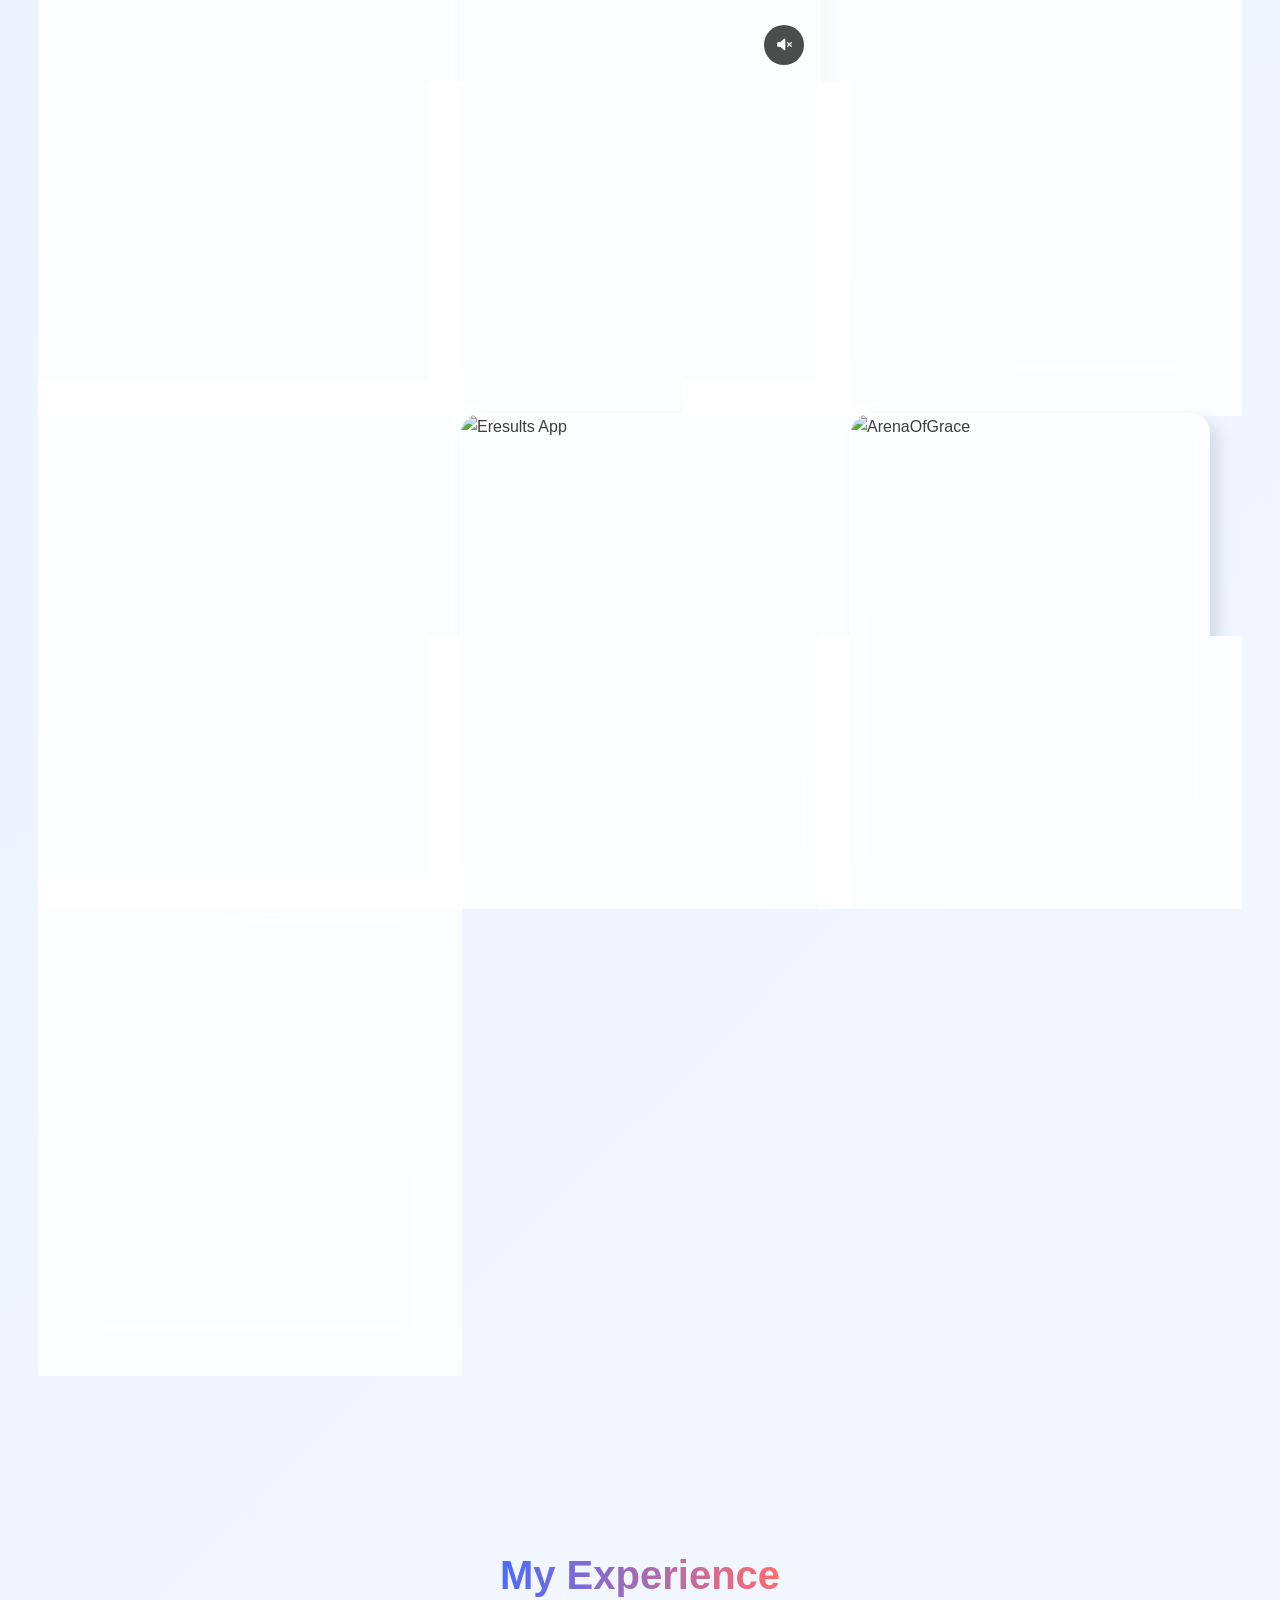
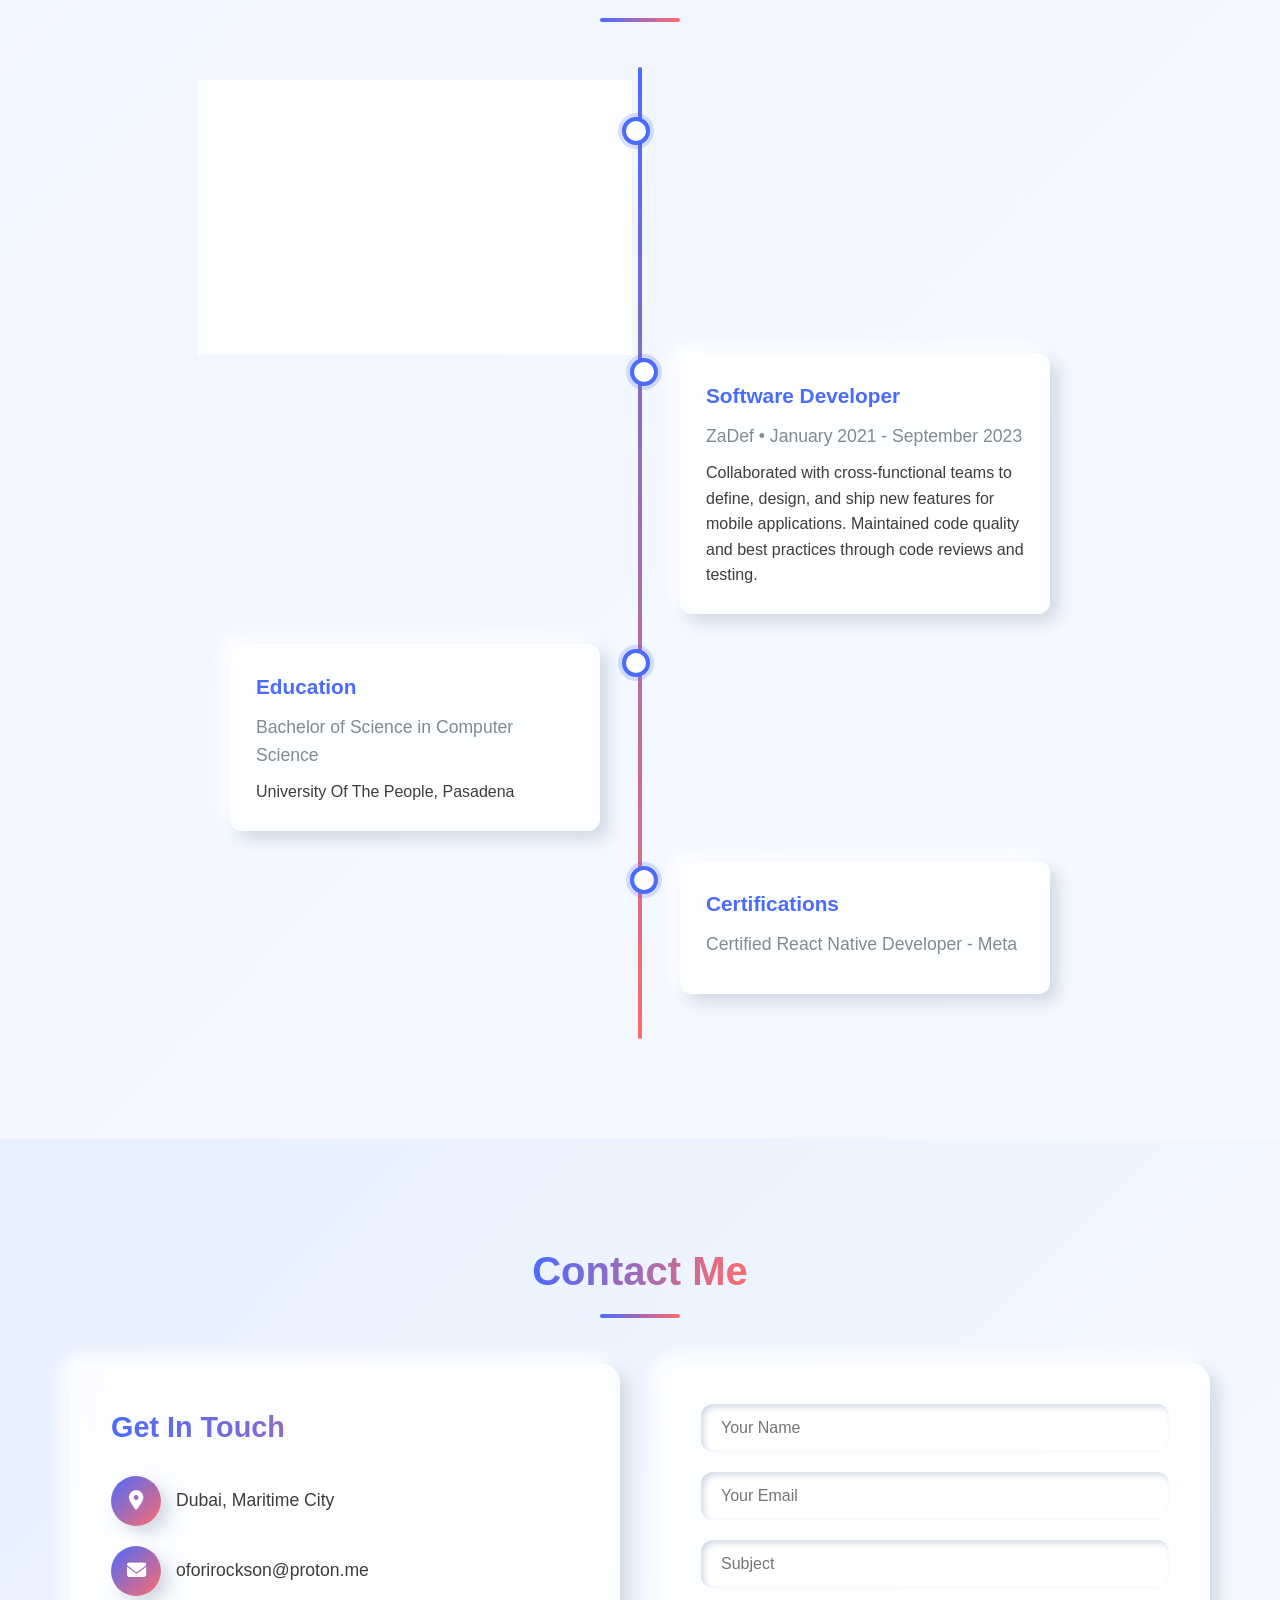
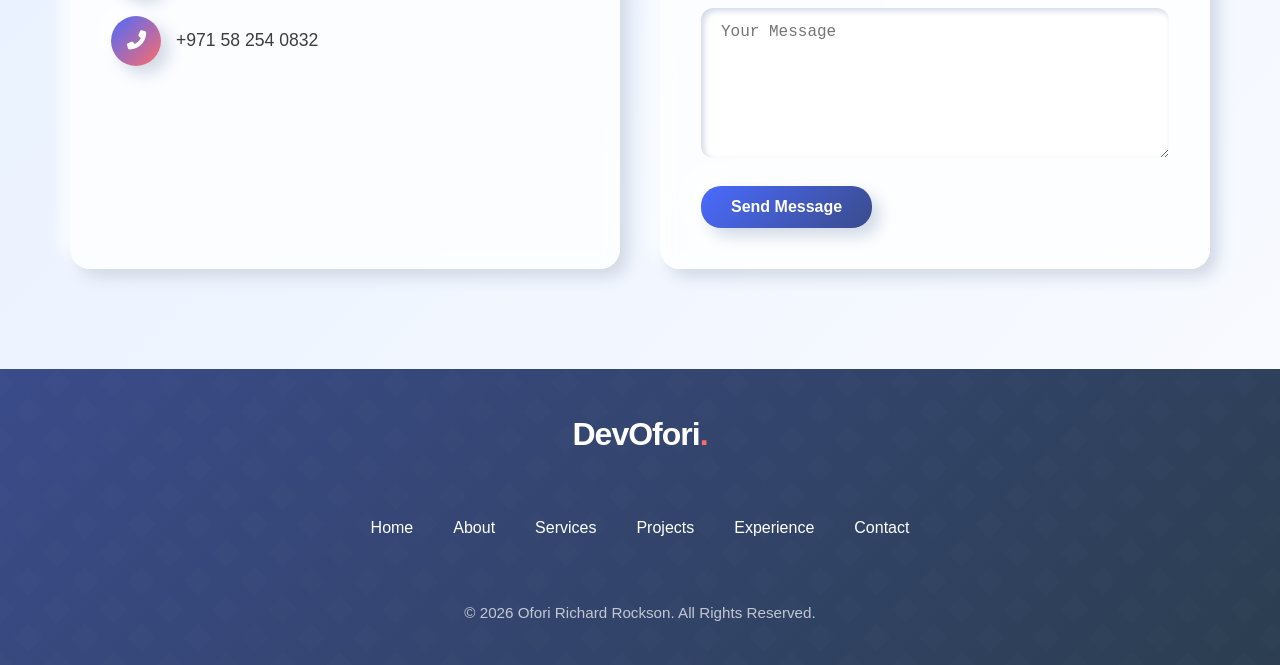
==== commit 4a2c3cf0: "Update index.html" ====
--- a/index.html
+++ b/index.html
@@ -16,7 +16,7 @@
     <meta name="theme-color" content="#2563eb">
     <meta charset="UTF-8">
     <meta name="viewport" content="width=device-width, initial-scale=1.0, maximum-scale=1.0, user-scalable=no">
-    <title>Ofori Richard Rockson | Software Developer</title>
+    <title>Ofori Richard Rockson | Dev Ofori |Software Developer</title>
     <link rel="stylesheet" href="https://cdnjs.cloudflare.com/ajax/libs/font-awesome/6.4.0/css/all.min.css">
     <link rel="sitemap" type="application/xml" title="Sitemap" href="/sitemap.xml">
     <style>
@@ -1780,7 +1780,7 @@
         <div class="container">
             <div class="hero-content">
                 <div class="hero-text">
-                    <h1 id="heroTitle">Hi, I'm <span>Ofori Richard</span></h1>
+                    <h1 id="heroTitle">Hi, I'm <span>Ofori Richard Rocskon</span></h1>
                     <h2>Software Developer & Founder</h2>
                     <p>Dedicated and skilled software developer with expertise in mobile app development for both iOS and Android platforms, as well as full-stack website development. Founder of CramNerd School Management System and Asnat AI Assistant.</p>
                     <div class="hero-buttons">
@@ -1814,7 +1814,7 @@
             <div class="about-content">
                 <div class="about-text">
                     <h3>Who am I?</h3>
-                    <p>I'm Ofori Richard Rockson, a passionate software developer based in Dubai, Maritime City. I specialize in creating exceptional digital experiences through mobile and web applications.</p>
+                    <p>I'm Ofori Richard Rockson (Dev Ofori), a passionate software developer based in Dubai, Maritime City. I specialize in creating exceptional digital experiences through mobile and web applications.</p>
                     <p>With a Bachelor's degree in Computer Science from the University of the People, I combine technical expertise with creative problem-solving to deliver high-quality solutions. I'm the founder of CramNerd School Management System and Asnat AI Assistant, innovative platforms transforming education through technology.</p>
                     <p>When I'm not coding, you can find me exploring new technologies, contributing to open-source projects, or enjoying outdoor activities.</p>
                 </div>
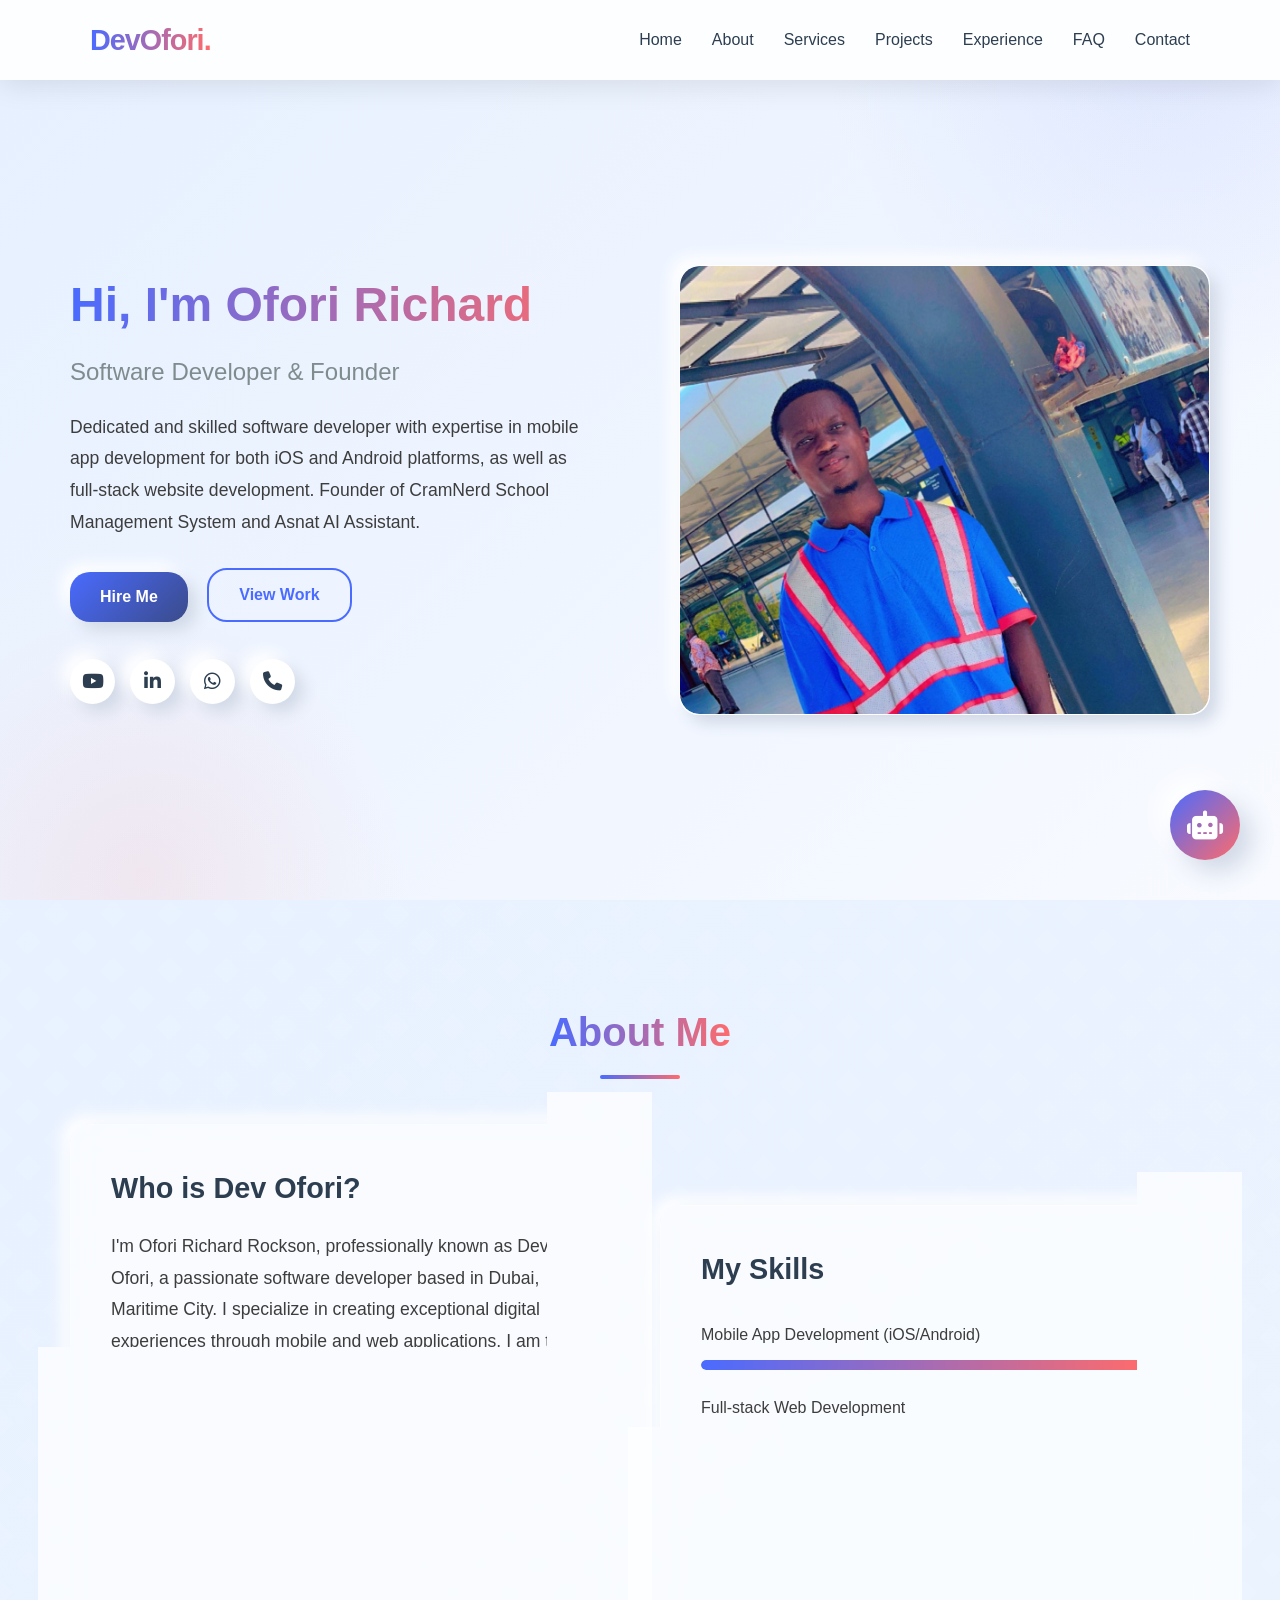
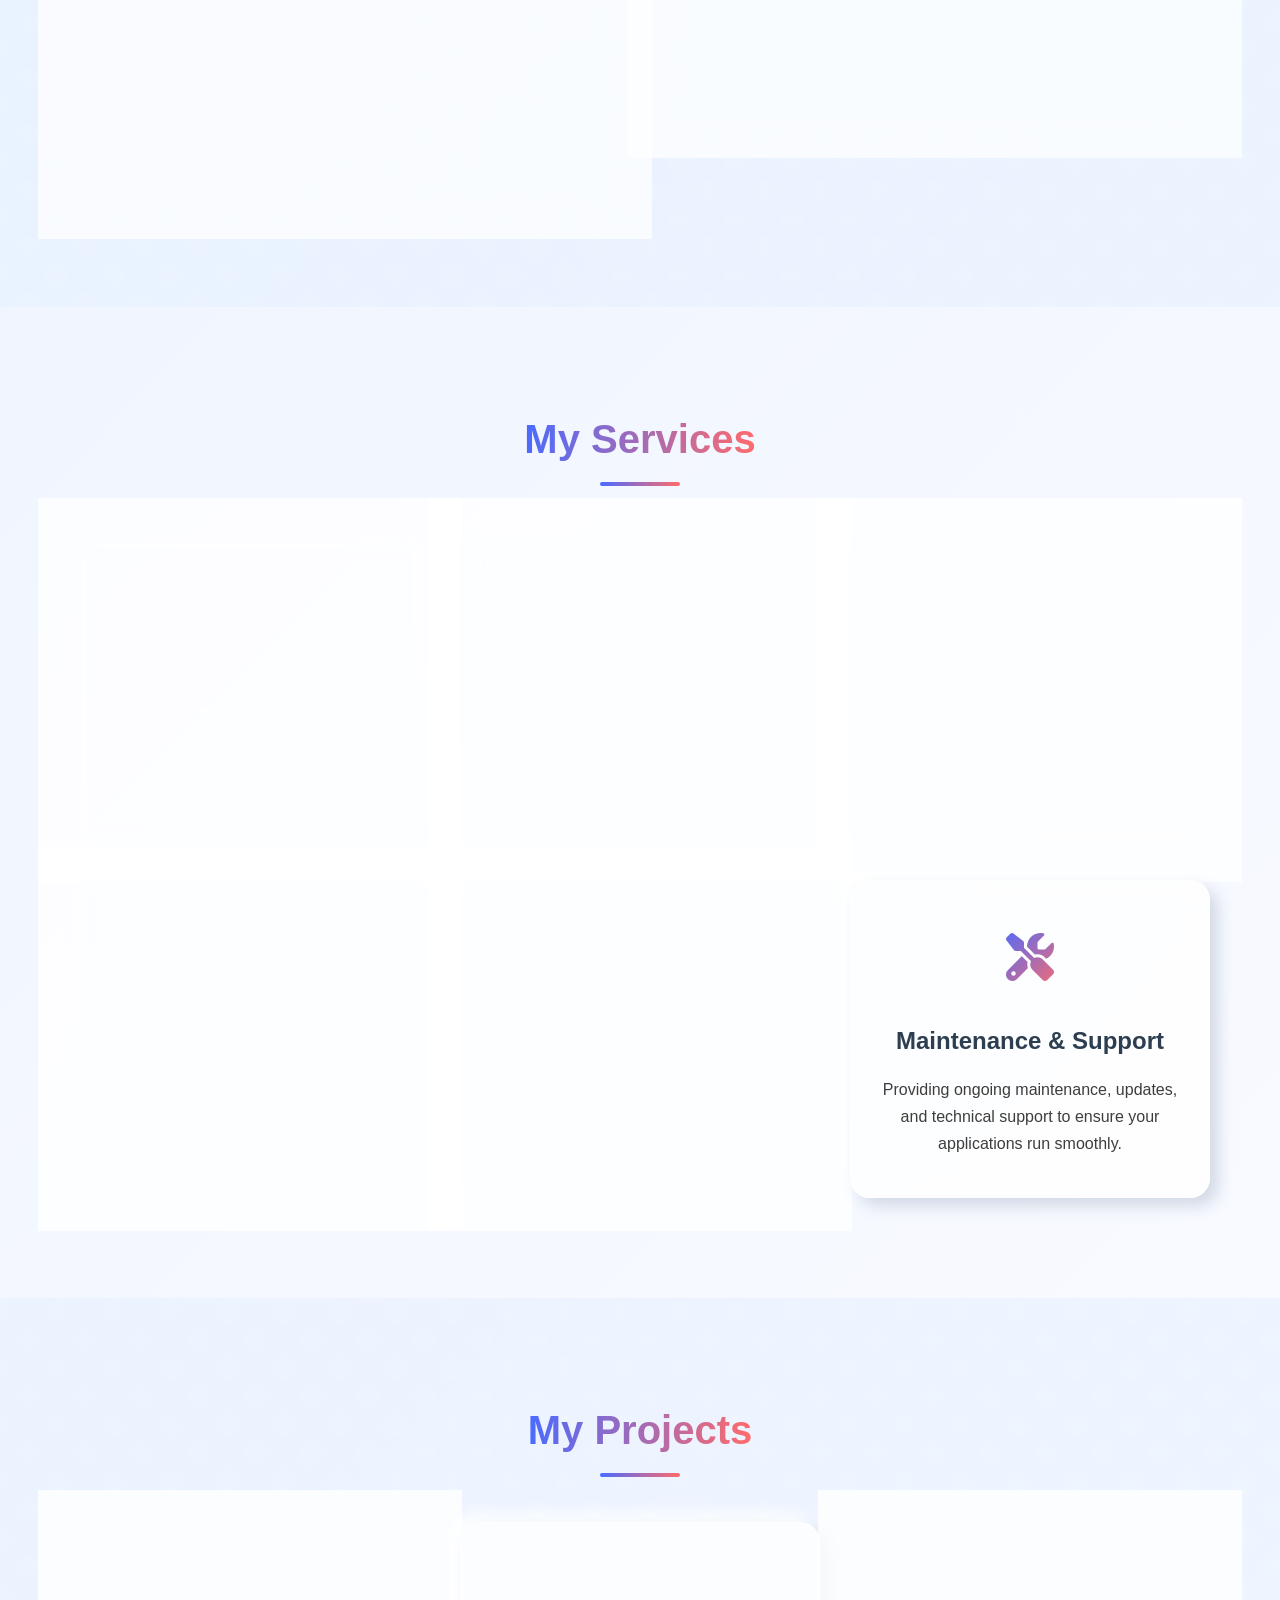
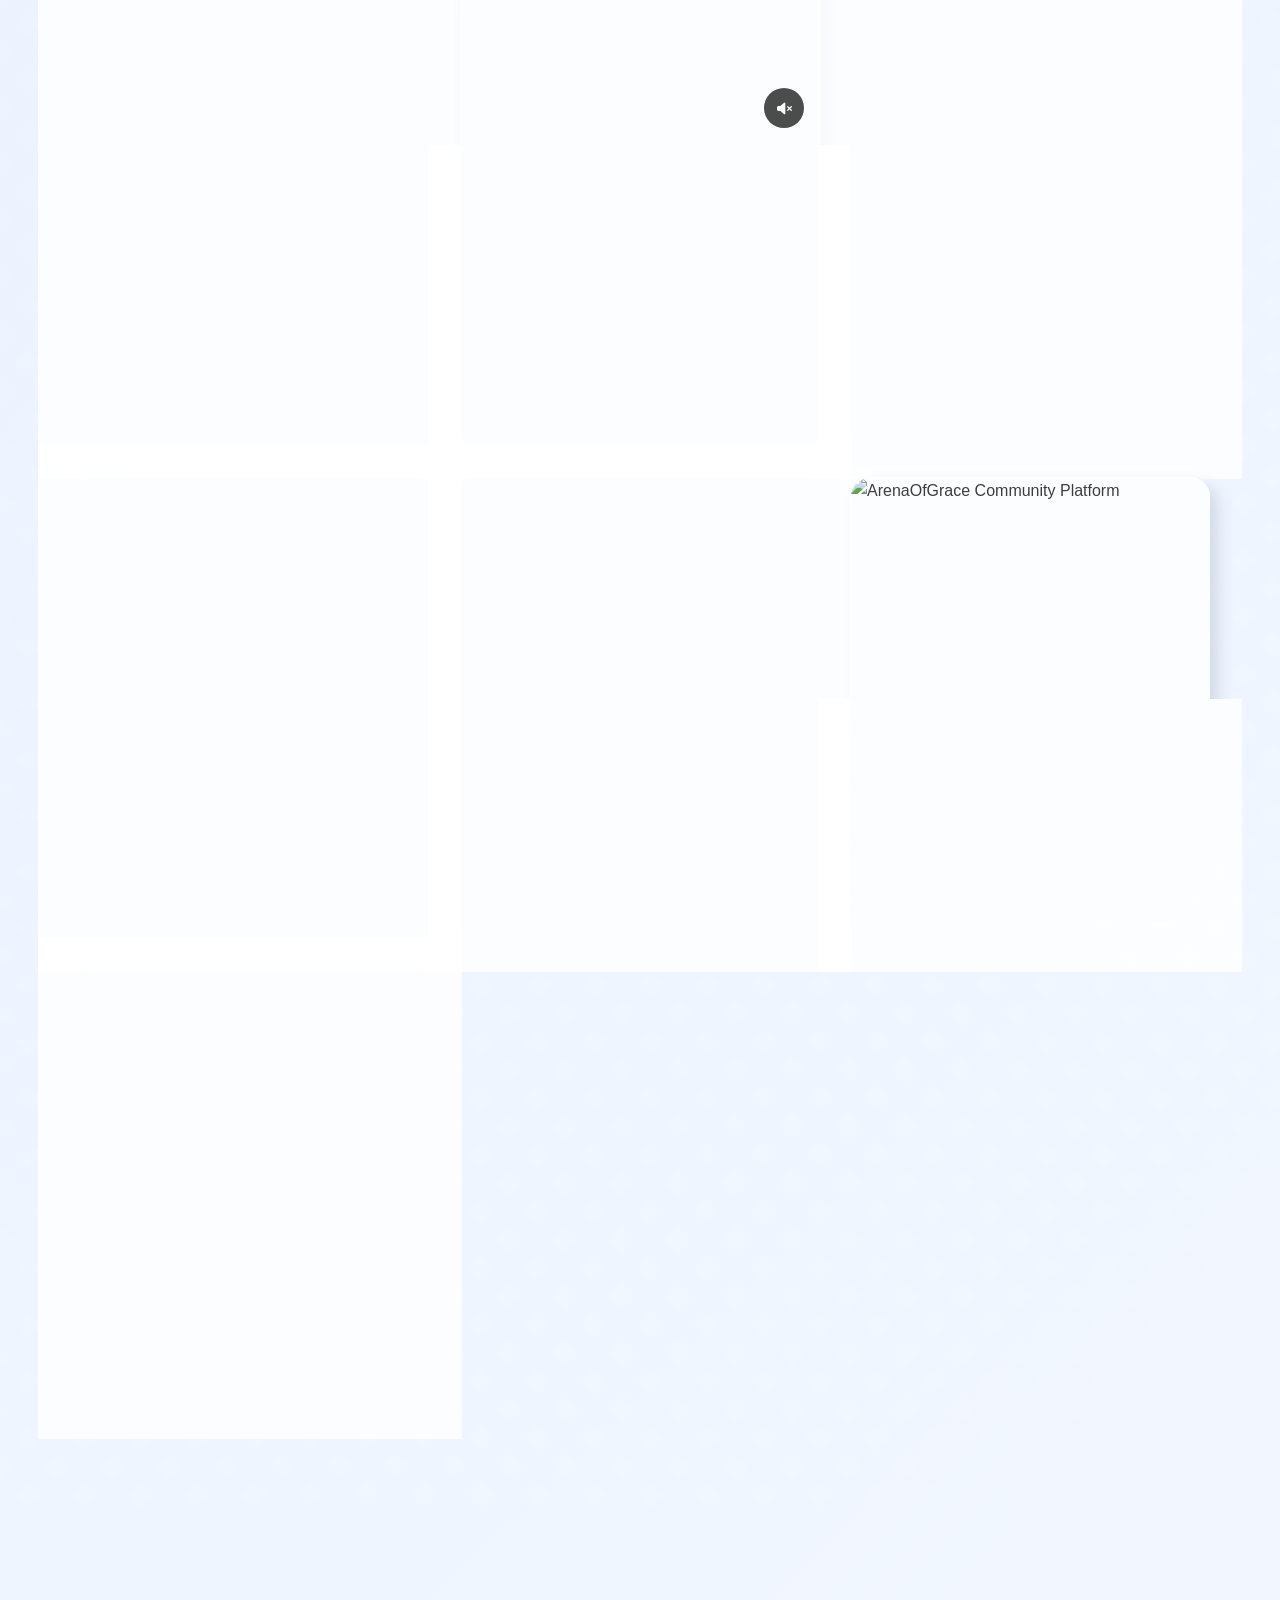
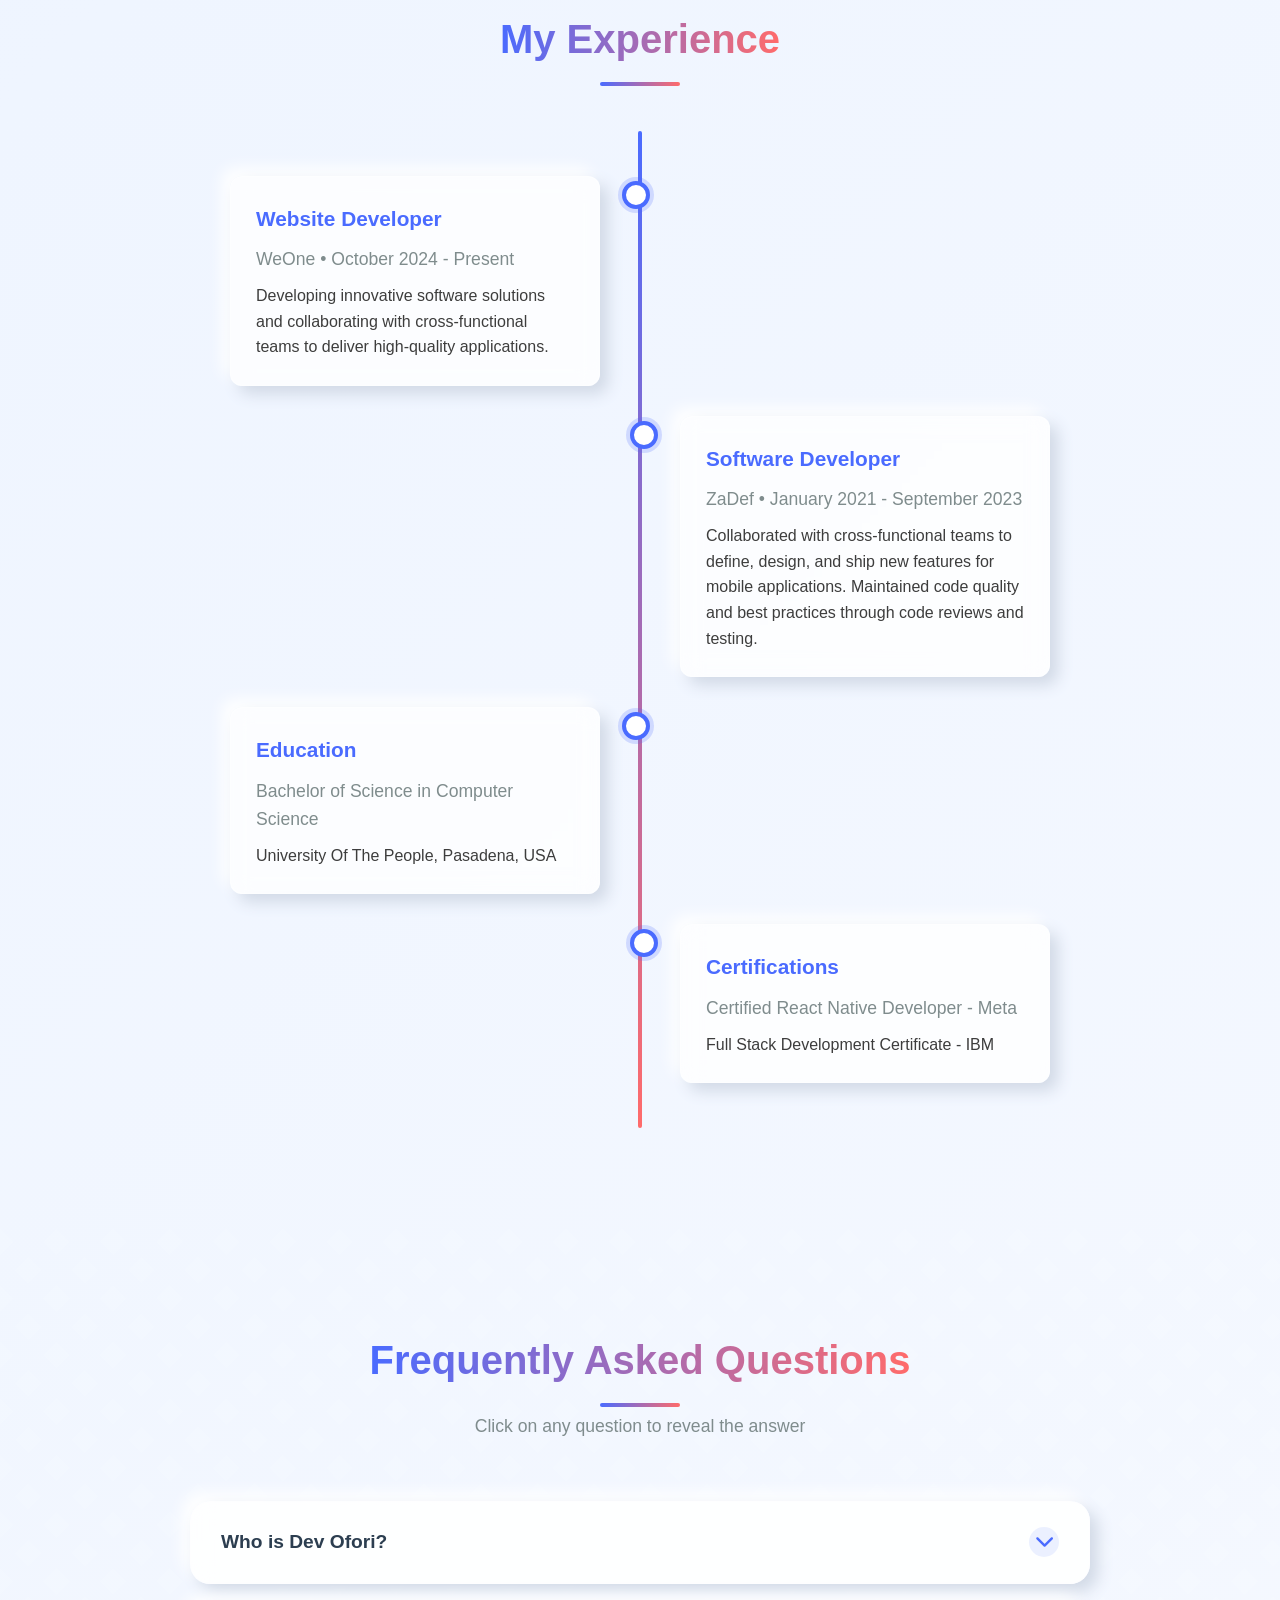
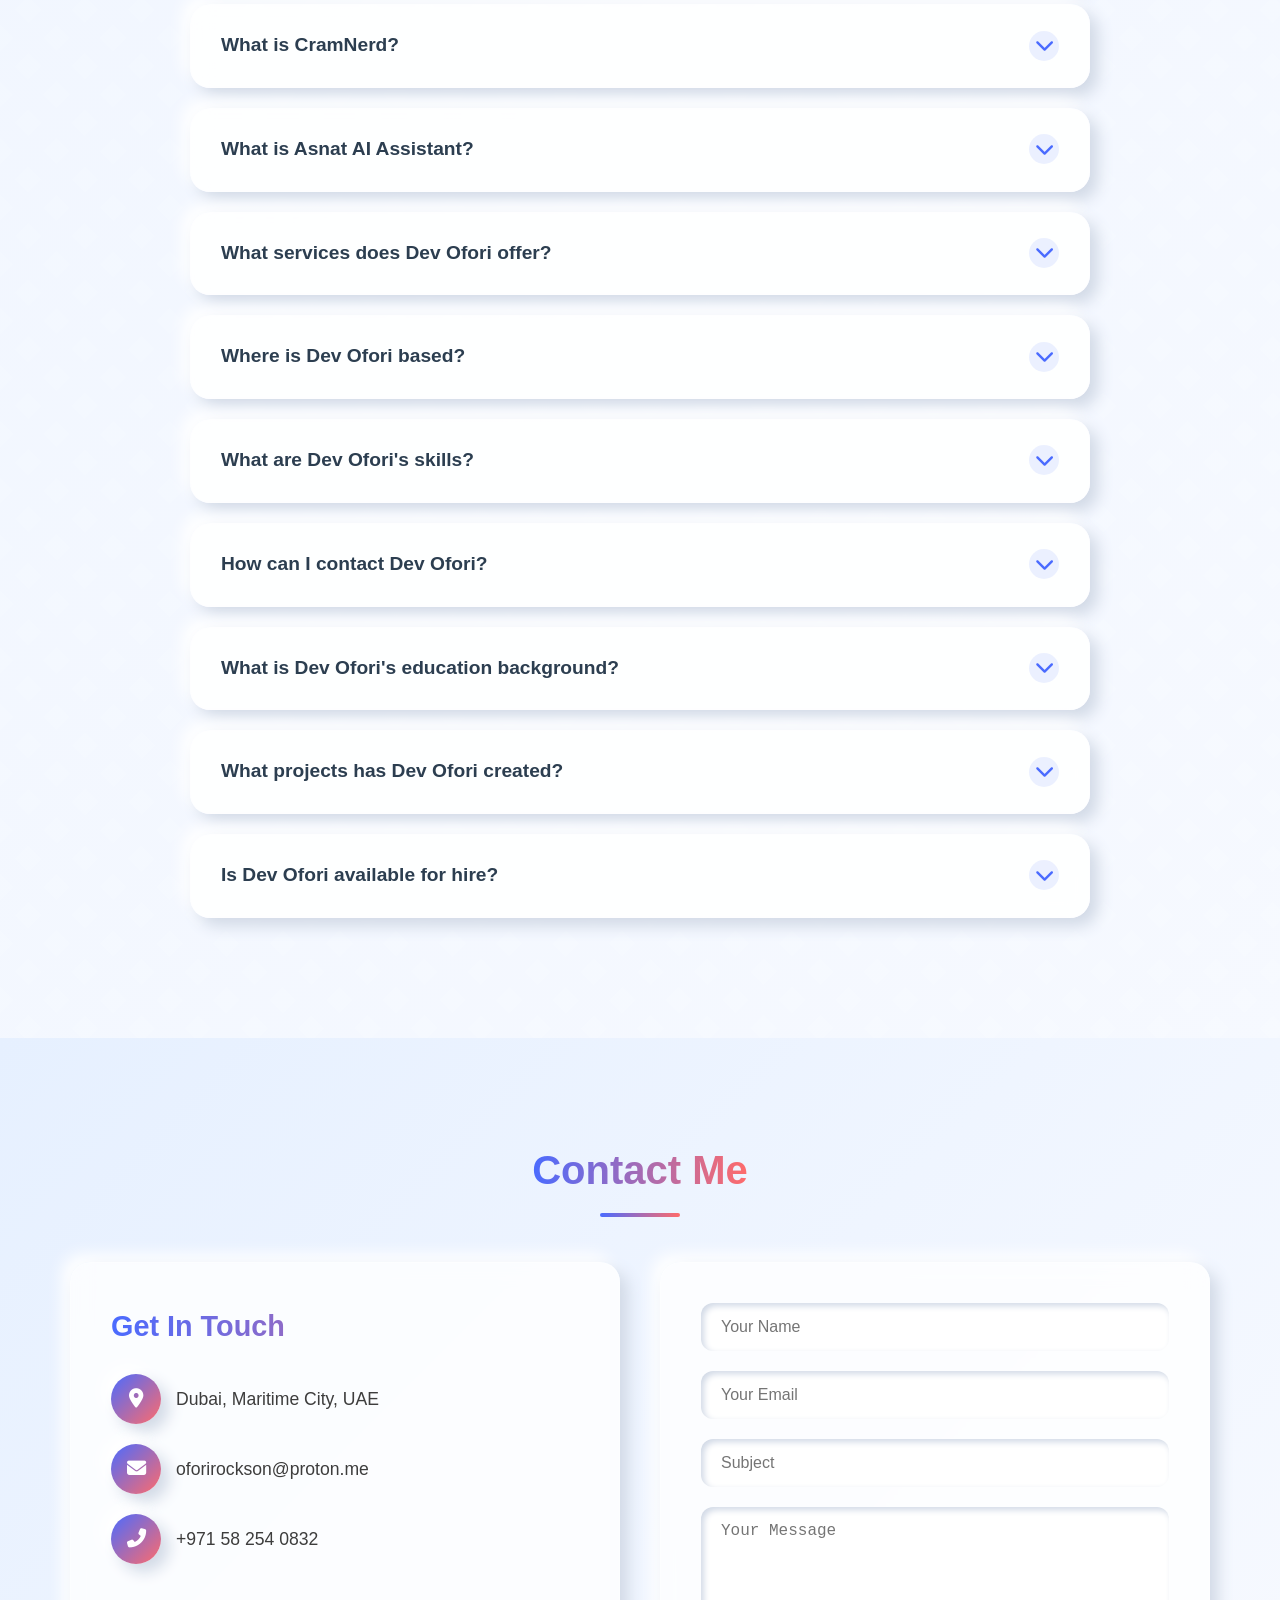
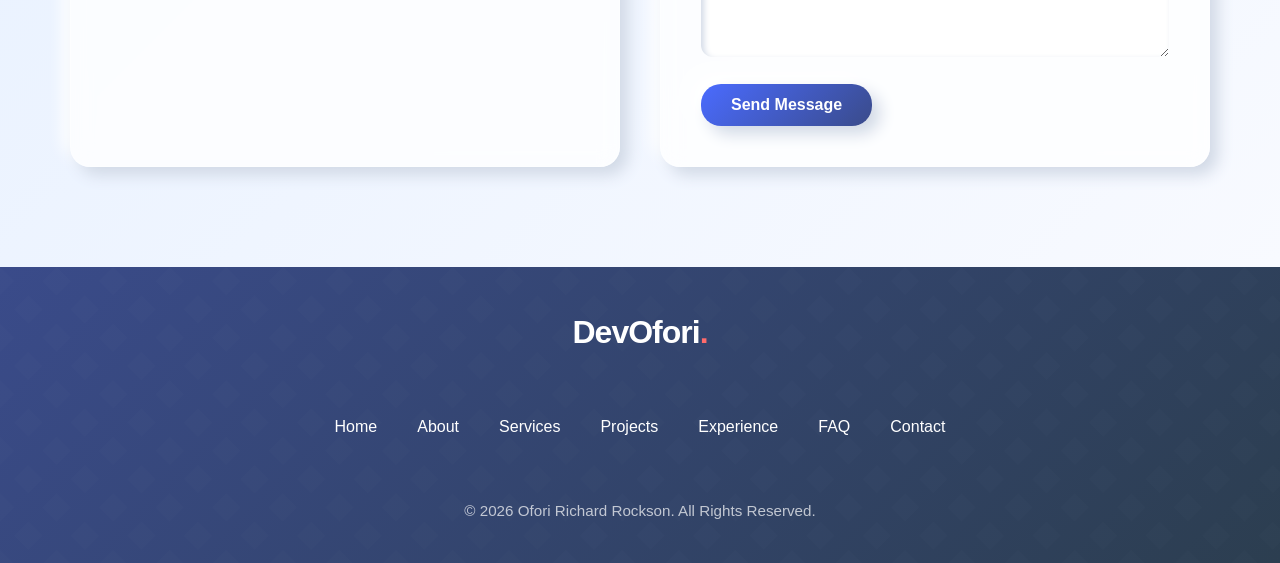
==== commit 524b6aa6: "Update index.html" ====
--- a/index.html
+++ b/index.html
@@ -3,6 +3,7 @@
 <head>
     <script async src="https://pagead2.googlesyndication.com/pagead/js/adsbygoogle.js?client=ca-pub-2241229500570440"
      crossorigin="anonymous"></script>
+    
     <!-- Favicon (supports multiple formats for compatibility) -->
     <link rel="icon" type="image/x-icon" href="favicon.ico">
     <link rel="icon" type="image/png" href="favicon.png">
@@ -16,9 +17,104 @@
     <meta name="theme-color" content="#2563eb">
     <meta charset="UTF-8">
     <meta name="viewport" content="width=device-width, initial-scale=1.0, maximum-scale=1.0, user-scalable=no">
-    <title>Ofori Richard Rockson | Dev Ofori |Software Developer</title>
+    
+    <!-- SEO Meta Tags -->
+    <title>Ofori Richard Rockson | Software Developer & Founder of CramNerd</title>
+    <meta name="description" content="Ofori Richard Rockson (Dev Ofori) is a passionate software developer based in Dubai specializing in mobile and web applications. Founder of CramNerd School Management System and Asnat AI Assistant.">
+    <meta name="keywords" content="Ofori Richard Rockson, Dev Ofori, Software Developer Dubai, Mobile App Developer, CramNerd, Asnat AI, React Native Developer, Django Developer, AWS Cloud">
+    <meta name="author" content="Ofori Richard Rockson">
+    <meta name="robots" content="index, follow">
+    
+    <!-- Open Graph / Social Media Meta Tags -->
+    <meta property="og:title" content="Ofori Richard Rockson | Software Developer">
+    <meta property="og:description" content="Passionate software developer specializing in mobile and web applications. Founder of CramNerd and Asnat AI Assistant.">
+    <meta property="og:image" content="https://www.devofori.com/mecut.jpg">
+    <meta property="og:url" content="https://www.devofori.com">
+    <meta property="og:type" content="website">
+    
+    <!-- Twitter Card -->
+    <meta name="twitter:card" content="summary_large_image">
+    <meta name="twitter:title" content="Ofori Richard Rockson | Software Developer">
+    <meta name="twitter:description" content="Passionate software developer specializing in mobile and web applications. Founder of CramNerd and Asnat AI Assistant.">
+    <meta name="twitter:image" content="https://www.devofori.com/mecut.jpg">
+    
+    <!-- Sitemap Link -->
+    <link rel="sitemap" type="application/xml" title="Sitemap" href="/sitemap.xml">
+    
+    <!-- JSON-LD Structured Data for Person -->
+    <script type="application/ld+json">
+    {
+        "@context": "https://schema.org",
+        "@type": "Person",
+        "name": "Ofori Richard Rockson",
+        "alternateName": "Dev Ofori",
+        "jobTitle": "Software Developer",
+        "description": "Passionate software developer specializing in mobile and web applications. Founder of CramNerd School Management System and Asnat AI Assistant.",
+        "url": "https://www.devofori.com",
+        "image": "https://www.devofori.com/mecut.jpg",
+        "address": {
+            "@type": "PostalAddress",
+            "addressLocality": "Dubai",
+            "addressRegion": "Maritime City",
+            "addressCountry": "UAE"
+        },
+        "email": "oforirockson@proton.me",
+        "telephone": "+971582540832",
+        "sameAs": [
+            "https://www.youtube.com/",
+            "https://www.linkedin.com/",
+            "https://wa.me/+971582540832"
+        ],
+        "alumniOf": {
+            "@type": "CollegeOrUniversity",
+            "name": "University of the People",
+            "address": {
+                "@type": "PostalAddress",
+                "addressLocality": "Pasadena",
+                "addressCountry": "USA"
+            }
+        },
+        "knowsAbout": [
+            "Mobile App Development",
+            "Web Development",
+            "React Native",
+            "Ionic Framework",
+            "Django",
+            "Firebase",
+            "AWS Cloud Computing",
+            "Database Design"
+        ],
+        "worksFor": [
+            {
+                "@type": "Organization",
+                "name": "WeOne",
+                "jobTitle": "Website Developer",
+                "startDate": "2024-10"
+            },
+            {
+                "@type": "Organization",
+                "name": "ZaDef",
+                "jobTitle": "Software Developer",
+                "startDate": "2021-01",
+                "endDate": "2023-09"
+            }
+        ],
+        "owns": [
+            {
+                "@type": "Product",
+                "name": "CramNerd",
+                "description": "School Management System with AI-powered insights"
+            },
+            {
+                "@type": "Product",
+                "name": "Asnat AI Assistant",
+                "description": "AI-powered educational assistant for personalized learning"
+            }
+        ]
+    }
+    </script>
+    
     <link rel="stylesheet" href="https://cdnjs.cloudflare.com/ajax/libs/font-awesome/6.4.0/css/all.min.css">
-    <link rel="sitemap" type="application/xml" title="Sitemap" href="/sitemap.xml">
     <style>
         :root {
             --primary-color: #4a6bff;
@@ -386,7 +482,7 @@
             left: 0;
             width: 100%;
             height: 100%;
-            background: url('[data-uri]');
+            background: url('[data-uri]');
             opacity: 0.3;
             z-index: -1;
         }
@@ -417,6 +513,12 @@
             height: 4px;
             background: linear-gradient(to right, var(--primary-color), var(--accent-color));
             border-radius: 2px;
+        }
+
+        .section-title p {
+            color: var(--text-light);
+            font-size: 1.1rem;
+            margin-top: 20px;
         }
 
         .about-content {
@@ -765,6 +867,88 @@
             font-size: 1rem;
             line-height: 1.6;
             color: var(--text-color);
+        }
+
+        /* FAQ Section - Accordion Style */
+        .faq-grid {
+            max-width: 900px;
+            margin: 40px auto 0;
+        }
+
+        .faq-item {
+            background: rgba(255, 255, 255, 0.8);
+            backdrop-filter: blur(10px);
+            -webkit-backdrop-filter: blur(10px);
+            border-radius: var(--border-radius);
+            box-shadow: var(--shadow);
+            border: 1px solid rgba(255, 255, 255, 0.3);
+            margin-bottom: 20px;
+            overflow: hidden;
+            transition: var(--transition);
+        }
+
+        .faq-item:hover {
+            box-shadow: var(--shadow-hover);
+        }
+
+        .faq-question {
+            padding: 25px 30px;
+            cursor: pointer;
+            display: flex;
+            justify-content: space-between;
+            align-items: center;
+            transition: var(--transition);
+            background: rgba(255, 255, 255, 0.5);
+        }
+
+        .faq-question h3 {
+            color: var(--dark-color);
+            font-size: 1.2rem;
+            font-weight: 600;
+            margin: 0;
+            flex: 1;
+            padding-right: 20px;
+        }
+
+        .faq-icon {
+            color: var(--primary-color);
+            font-size: 1.2rem;
+            transition: var(--transition);
+            width: 30px;
+            height: 30px;
+            display: flex;
+            align-items: center;
+            justify-content: center;
+            border-radius: 50%;
+            background: rgba(74, 107, 255, 0.1);
+        }
+
+        .faq-item.active .faq-icon {
+            transform: rotate(180deg);
+            background: var(--primary-color);
+            color: white;
+        }
+
+        .faq-answer {
+            max-height: 0;
+            padding: 0 30px;
+            overflow: hidden;
+            transition: all 0.4s cubic-bezier(0.4, 0, 0.2, 1);
+            background: rgba(255, 255, 255, 0.3);
+            border-top: 1px solid transparent;
+        }
+
+        .faq-item.active .faq-answer {
+            max-height: 300px;
+            padding: 25px 30px;
+            border-top-color: rgba(74, 107, 255, 0.2);
+        }
+
+        .faq-answer p {
+            color: var(--text-color);
+            line-height: 1.8;
+            margin: 0;
+            font-size: 1rem;
         }
 
         /* Contact Section */
@@ -1586,6 +1770,14 @@
             .modal {
                 padding: 30px;
             }
+
+            .faq-question {
+                padding: 20px 25px;
+            }
+
+            .faq-question h3 {
+                font-size: 1.1rem;
+            }
         }
 
         @media (max-width: 576px) {
@@ -1657,6 +1849,18 @@
                 top: 20px;
                 right: 20px;
                 max-width: calc(100% - 40px);
+            }
+
+            .faq-question {
+                padding: 15px 20px;
+            }
+
+            .faq-question h3 {
+                font-size: 1rem;
+            }
+
+            .faq-item.active .faq-answer {
+                padding: 20px;
             }
         }
 
@@ -1766,6 +1970,7 @@
                     <li><a href="#services">Services</a></li>
                     <li><a href="#projects">Projects</a></li>
                     <li><a href="#experience">Experience</a></li>
+                    <li><a href="#faq">FAQ</a></li>
                     <li><a href="#contact">Contact</a></li>
                 </ul>
                 <div class="hamburger">
@@ -1780,7 +1985,7 @@
         <div class="container">
             <div class="hero-content">
                 <div class="hero-text">
-                    <h1 id="heroTitle">Hi, I'm <span>Ofori Richard Rocskon</span></h1>
+                    <h1 id="heroTitle">Hi, I'm <span>Ofori Richard</span></h1>
                     <h2>Software Developer & Founder</h2>
                     <p>Dedicated and skilled software developer with expertise in mobile app development for both iOS and Android platforms, as well as full-stack website development. Founder of CramNerd School Management System and Asnat AI Assistant.</p>
                     <div class="hero-buttons">
@@ -1797,7 +2002,7 @@
                 <div class="hero-image floating">
                     <div class="hero-slideshow">
                         <div class="hero-slide active">
-                            <img src="mecut.jpg" alt="Developer working" loading="lazy">
+                            <img src="mecut.jpg" alt="Ofori Richard Rockson - Software Developer" loading="lazy">
                         </div>
                     </div>
                 </div>
@@ -1813,9 +2018,9 @@
             </div>
             <div class="about-content">
                 <div class="about-text">
-                    <h3>Who am I?</h3>
-                    <p>I'm Ofori Richard Rockson (Dev Ofori), a passionate software developer based in Dubai, Maritime City. I specialize in creating exceptional digital experiences through mobile and web applications.</p>
-                    <p>With a Bachelor's degree in Computer Science from the University of the People, I combine technical expertise with creative problem-solving to deliver high-quality solutions. I'm the founder of CramNerd School Management System and Asnat AI Assistant, innovative platforms transforming education through technology.</p>
+                    <h3>Who is Dev Ofori?</h3>
+                    <p>I'm Ofori Richard Rockson, professionally known as Dev Ofori, a passionate software developer based in Dubai, Maritime City. I specialize in creating exceptional digital experiences through mobile and web applications. I am the founder of CramNerd School Management System and Asnat AI Assistant.</p>
+                    <p>With a Bachelor's degree in Computer Science from the University of the People, USA, I combine technical expertise with creative problem-solving to deliver high-quality solutions. I'm the founder of CramNerd School Management System and Asnat AI Assistant, innovative platforms transforming education through technology.</p>
                     <p>When I'm not coding, you can find me exploring new technologies, contributing to open-source projects, or enjoying outdoor activities.</p>
                 </div>
                 <div class="skills">
@@ -1932,14 +2137,14 @@
             <div class="projects-grid">
                 <div class="project-card floating" style="animation-delay: 0.1s;">
                     <div class="project-image">
-                        <img src="https://images.unsplash.com/photo-1522202176988-66273c2fd55f?ixlib=rb-4.0.3&ixid=M3wxMjA3fDB8MHxwaG90by1wYWdlfHx8fGVufDB8fHx8fA%3D%3D&auto=format&fit=crop&w=1471&q=80" alt="School Management System" loading="lazy">
+                        <img src="https://images.unsplash.com/photo-1522202176988-66273c2fd55f?ixlib=rb-4.0.3&ixid=M3wxMjA3fDB8MHxwaG90by1wYWdlfHx8fGVufDB8fHx8fA%3D%3D&auto=format&fit=crop&w=1471&q=80" alt="CramNerd School Management System" loading="lazy">
                     </div>
                     <div class="project-info">
                         <h3>CramNerd | School Management System</h3>
                         <p>A comprehensive platform I founded for educational institutions to manage students, teachers, courses, and administrative tasks with AI-powered insights.</p>
                         <div class="project-links">
-                            <a href="#" class="live-demo-btn" data-project="School Management System"><i class="fas fa-external-link-alt"></i> Live Demo</a>
-                            <a href="#" class="code-btn" data-project="School Management System"><i class="fab fa-github"></i> Code</a>
+                            <a href="#" class="live-demo-btn" data-project="CramNerd School Management System"><i class="fas fa-external-link-alt"></i> Live Demo</a>
+                            <a href="#" class="code-btn" data-project="CramNerd School Management System"><i class="fab fa-github"></i> Code</a>
                         </div>
                     </div>
                 </div>
@@ -1955,10 +2160,10 @@
                     </div>
                 <div class="project-info">
                         <h3>Asnat | AI Assistant</h3>
-                        <p>An innovative AI-powered assistant I developed to help students with personalized learning, homework assistance, and educational support. currently only on CramNerd.</p>
+                        <p>An innovative AI-powered assistant I developed to help students with personalized learning, homework assistance, and educational support. Currently only available on CramNerd.</p>
                         <div class="project-links">
-                            <a href="#" class="live-demo-btn" data-project="School Management System"><i class="fas fa-external-link-alt"></i> Live Demo</a>
-                            <a href="#" class="code-btn" data-project="School Management System"><i class="fab fa-github"></i> Code</a>
+                            <a href="#" class="live-demo-btn" data-project="Asnat AI Assistant"><i class="fas fa-external-link-alt"></i> Live Demo</a>
+                            <a href="#" class="code-btn" data-project="Asnat AI Assistant"><i class="fab fa-github"></i> Code</a>
                         </div>
                     </div>
                 </div>
@@ -1977,7 +2182,7 @@
                 </div>
                 <div class="project-card floating" style="animation-delay: 0.3s;">
                     <div class="project-image">
-                        <img src="https://images.unsplash.com/photo-1460925895917-afdab827c52f?ixlib=rb-4.0.3&ixid=M3wxMjA3fDB8MHxwaG90by1wYWdlfHx8fGVufDB8fHx8fA%3D%3D&auto=format&fit=crop&w=1415&q=80" alt="SwiftCard" loading="lazy">
+                        <img src="https://images.unsplash.com/photo-1460925895917-afdab827c52f?ixlib=rb-4.0.3&ixid=M3wxMjA3fDB8MHxwaG90by1wYWdlfHx8fGVufDB8fHx8fA%3D%3D&auto=format&fit=crop&w=1415&q=80" alt="SwiftCard Digital Business Cards" loading="lazy">
                     </div>
                     <div class="project-info">
                         <h3>SwiftCard</h3>
@@ -2003,7 +2208,7 @@
                 </div>
                 <div class="project-card floating" style="animation-delay: 0.5s;">
                     <div class="project-image">
-                        <img src="https://images.unsplash.com/photo-1521791136064-7986c2920216?ixlib=rb-4.0.3&ixid=M3wxMjA3fDB8MHxwaG90by1wYWdlfHx8fGVufDB8fHx8fA%3D%3D&auto=format&fit=crop&w=1469&q=80" alt="ArenaOfGrace" loading="lazy">
+                        <img src="https://images.unsplash.com/photo-1521791136064-7986c2920216?ixlib=rb-4.0.3&ixid=M3wxMjA3fDB8MHxwaG90by1wYWdlfHx8fGVufDB8fHx8fA%3D%3D&auto=format&fit=crop&w=1469&q=80" alt="ArenaOfGrace Community Platform" loading="lazy">
                     </div>
                     <div class="project-info">
                         <h3>ArenaOfGrace</h3>
@@ -2016,7 +2221,7 @@
                 </div>
                 <div class="project-card floating" style="animation-delay: 0.6s;">
                     <div class="project-image">
-                        <img src="https://images.unsplash.com/photo-1551434678-e076c223a692?ixlib=rb-4.0.3&ixid=M3wxMjA3fDB8MHxwaG90by1wYWdlfHx8fGVufDB8fHx8fA%3D%3D&auto=format&fit=crop&w=1470&q=80" alt="CyberLearn" loading="lazy">
+                        <img src="https://images.unsplash.com/photo-1551434678-e076c223a692?ixlib=rb-4.0.3&ixid=M3wxMjA3fDB8MHxwaG90by1wYWdlfHx8fGVufDB8fHx8fA%3D%3D&auto=format&fit=crop&w=1470&q=80" alt="CyberLearn Cybersecurity Platform" loading="lazy">
                     </div>
                     <div class="project-info">
                         <h3>CyberLearn</h3>
@@ -2056,13 +2261,135 @@
                     <div class="timeline-content">
                         <h3>Education</h3>
                         <h4>Bachelor of Science in Computer Science</h4>
-                        <p>University Of The People, Pasadena</p>
+                        <p>University Of The People, Pasadena, USA</p>
                     </div>
                 </div>
                 <div class="timeline-item right">
                     <div class="timeline-content">
                         <h3>Certifications</h3>
                         <h4>Certified React Native Developer - Meta</h4>
+                        <p>Full Stack Development Certificate - IBM</p>
+                    </div>
+                </div>
+            </div>
+        </div>
+    </section>
+
+    <!-- FAQ Section - Accordion Style -->
+    <section class="section" id="faq">
+        <div class="container">
+            <div class="section-title">
+                <h2>Frequently Asked Questions</h2>
+                <p>Click on any question to reveal the answer</p>
+            </div>
+            <div class="faq-grid" itemscope itemtype="https://schema.org/FAQPage">
+                <!-- FAQ Item 1 -->
+                <div class="faq-item" itemscope itemprop="mainEntity" itemtype="https://schema.org/Question">
+                    <div class="faq-question">
+                        <h3 itemprop="name">Who is Dev Ofori?</h3>
+                        <span class="faq-icon"><i class="fas fa-chevron-down"></i></span>
+                    </div>
+                    <div class="faq-answer" itemprop="acceptedAnswer" itemscope itemtype="https://schema.org/Answer">
+                        <p itemprop="text">Dev Ofori is Ofori Richard Rockson, a passionate software developer based in Dubai, Maritime City. He specializes in mobile and web development and is the founder of CramNerd School Management System and Asnat AI Assistant.</p>
+                    </div>
+                </div>
+                
+                <!-- FAQ Item 2 -->
+                <div class="faq-item" itemscope itemprop="mainEntity" itemtype="https://schema.org/Question">
+                    <div class="faq-question">
+                        <h3 itemprop="name">What is CramNerd?</h3>
+                        <span class="faq-icon"><i class="fas fa-chevron-down"></i></span>
+                    </div>
+                    <div class="faq-answer" itemprop="acceptedAnswer" itemscope itemtype="https://schema.org/Answer">
+                        <p itemprop="text">CramNerd is a comprehensive School Management System founded by Dev Ofori. It helps educational institutions manage students, teachers, courses, and administrative tasks with AI-powered insights.</p>
+                    </div>
+                </div>
+                
+                <!-- FAQ Item 3 -->
+                <div class="faq-item" itemscope itemprop="mainEntity" itemtype="https://schema.org/Question">
+                    <div class="faq-question">
+                        <h3 itemprop="name">What is Asnat AI Assistant?</h3>
+                        <span class="faq-icon"><i class="fas fa-chevron-down"></i></span>
+                    </div>
+                    <div class="faq-answer" itemprop="acceptedAnswer" itemscope itemtype="https://schema.org/Answer">
+                        <p itemprop="text">Asnat is an AI-powered assistant developed by Dev Ofori to help students with personalized learning, homework assistance, and educational support. It's currently integrated with CramNerd.</p>
+                    </div>
+                </div>
+                
+                <!-- FAQ Item 4 -->
+                <div class="faq-item" itemscope itemprop="mainEntity" itemtype="https://schema.org/Question">
+                    <div class="faq-question">
+                        <h3 itemprop="name">What services does Dev Ofori offer?</h3>
+                        <span class="faq-icon"><i class="fas fa-chevron-down"></i></span>
+                    </div>
+                    <div class="faq-answer" itemprop="acceptedAnswer" itemscope itemtype="https://schema.org/Answer">
+                        <p itemprop="text">Dev Ofori offers mobile app development (iOS/Android), full-stack web development, backend development with Django & Firebase, cloud solutions on AWS, database design, and ongoing maintenance & support.</p>
+                    </div>
+                </div>
+                
+                <!-- FAQ Item 5 -->
+                <div class="faq-item" itemscope itemprop="mainEntity" itemtype="https://schema.org/Question">
+                    <div class="faq-question">
+                        <h3 itemprop="name">Where is Dev Ofori based?</h3>
+                        <span class="faq-icon"><i class="fas fa-chevron-down"></i></span>
+                    </div>
+                    <div class="faq-answer" itemprop="acceptedAnswer" itemscope itemtype="https://schema.org/Answer">
+                        <p itemprop="text">Dev Ofori is based in Dubai, Maritime City, United Arab Emirates. He works with clients globally and is available for remote collaboration.</p>
+                    </div>
+                </div>
+                
+                <!-- FAQ Item 6 -->
+                <div class="faq-item" itemscope itemprop="mainEntity" itemtype="https://schema.org/Question">
+                    <div class="faq-question">
+                        <h3 itemprop="name">What are Dev Ofori's skills?</h3>
+                        <span class="faq-icon"><i class="fas fa-chevron-down"></i></span>
+                    </div>
+                    <div class="faq-answer" itemprop="acceptedAnswer" itemscope itemtype="https://schema.org/Answer">
+                        <p itemprop="text">Dev Ofori has expertise in: Mobile App Development (95%), Full-stack Web Development (90%), React Native & Ionic (92%), Django & Firebase (88%), and AWS Cloud Computing (85%).</p>
+                    </div>
+                </div>
+                
+                <!-- FAQ Item 7 -->
+                <div class="faq-item" itemscope itemprop="mainEntity" itemtype="https://schema.org/Question">
+                    <div class="faq-question">
+                        <h3 itemprop="name">How can I contact Dev Ofori?</h3>
+                        <span class="faq-icon"><i class="fas fa-chevron-down"></i></span>
+                    </div>
+                    <div class="faq-answer" itemprop="acceptedAnswer" itemscope itemtype="https://schema.org/Answer">
+                        <p itemprop="text">You can contact Dev Ofori via email at oforirockson@proton.me, phone at +971 58 254 0832, or through the contact form on this website.</p>
+                    </div>
+                </div>
+                
+                <!-- FAQ Item 8 -->
+                <div class="faq-item" itemscope itemprop="mainEntity" itemtype="https://schema.org/Question">
+                    <div class="faq-question">
+                        <h3 itemprop="name">What is Dev Ofori's education background?</h3>
+                        <span class="faq-icon"><i class="fas fa-chevron-down"></i></span>
+                    </div>
+                    <div class="faq-answer" itemprop="acceptedAnswer" itemscope itemtype="https://schema.org/Answer">
+                        <p itemprop="text">Dev Ofori holds a Bachelor of Science in Computer Science from the University of the People, USA. He is also a Certified React Native Developer from Meta and holds an IBM Full Stack Development Certificate.</p>
+                    </div>
+                </div>
+                
+                <!-- FAQ Item 9 -->
+                <div class="faq-item" itemscope itemprop="mainEntity" itemtype="https://schema.org/Question">
+                    <div class="faq-question">
+                        <h3 itemprop="name">What projects has Dev Ofori created?</h3>
+                        <span class="faq-icon"><i class="fas fa-chevron-down"></i></span>
+                    </div>
+                    <div class="faq-answer" itemprop="acceptedAnswer" itemscope itemtype="https://schema.org/Answer">
+                        <p itemprop="text">Dev Ofori's main projects include CramNerd (School Management System), Asnat AI Assistant, Employee Management System, SwiftCard (Digital Business Cards), Eresults App, ArenaOfGrace, and CyberLearn.</p>
+                    </div>
+                </div>
+                
+                <!-- FAQ Item 10 -->
+                <div class="faq-item" itemscope itemprop="mainEntity" itemtype="https://schema.org/Question">
+                    <div class="faq-question">
+                        <h3 itemprop="name">Is Dev Ofori available for hire?</h3>
+                        <span class="faq-icon"><i class="fas fa-chevron-down"></i></span>
+                    </div>
+                    <div class="faq-answer" itemprop="acceptedAnswer" itemscope itemtype="https://schema.org/Answer">
+                        <p itemprop="text">Yes, Dev Ofori is currently available for freelance projects and collaboration opportunities. You can contact him through the website, email at oforirockson@proton.me, or directly via phone/WhatsApp at +971 58 254 0832.</p>
                     </div>
                 </div>
             </div>
@@ -2083,7 +2410,7 @@
                             <div class="contact-icon">
                                 <i class="fas fa-map-marker-alt"></i>
                             </div>
-                            <span>Dubai, Maritime City</span>
+                            <span>Dubai, Maritime City, UAE</span>
                         </div>
                         <div class="contact-item">
                             <div class="contact-icon">
@@ -2137,6 +2464,7 @@
                     <li><a href="#services">Services</a></li>
                     <li><a href="#projects">Projects</a></li>
                     <li><a href="#experience">Experience</a></li>
+                    <li><a href="#faq">FAQ</a></li>
                     <li><a href="#contact">Contact</a></li>
                 </ul>
                 <p class="copyright">&copy; <span id="year"></span> Ofori Richard Rockson. All Rights Reserved.</p>
@@ -2163,7 +2491,7 @@
             </div>
             <div class="chatbot-messages">
                 <div class="message bot-message">
-                    Hi there! I'm DevOfori's assistant. How can I help you today?
+                    Hi there! I'm DevOfori's assistant. You can ask me anything about his skills, projects, experience, or how to contact him!
                 </div>
             </div>
             <div class="chatbot-input">
@@ -2470,6 +2798,25 @@
             });
         }
 
+        // FAQ Accordion Functionality
+        const faqItems = document.querySelectorAll('.faq-item');
+        
+        faqItems.forEach(item => {
+            const question = item.querySelector('.faq-question');
+            
+            question.addEventListener('click', () => {
+                // Close other open FAQ items (optional - remove this line if you want multiple open)
+                faqItems.forEach(otherItem => {
+                    if (otherItem !== item && otherItem.classList.contains('active')) {
+                        otherItem.classList.remove('active');
+                    }
+                });
+                
+                // Toggle current item
+                item.classList.toggle('active');
+            });
+        });
+
         // Chatbot functionality
         const chatbotToggle = document.querySelector('.chatbot-toggle');
         const chatbotWindow = document.querySelector('.chatbot-window');
@@ -2488,85 +2835,153 @@
             chatbotWindow.classList.remove('active');
         });
 
-        // Website content for chatbot to reference
-        const websiteContent = {
-            about: [
-                "I'm Ofori Richard Rockson, a passionate software developer based in Dubai, Maritime City.",
-                "I specialize in creating exceptional digital experiences through mobile and web applications.",
-                "I have a Bachelor's degree in Computer Science from the University of the People, USA.",
-                "My skills include Mobile App Development (95%), Full-stack Web Development (90%), React Native & Ionic (92%), Django & Firebase (88%), and AWS Cloud Computing (85%)."
-            ],
-            services: [
-                "Mobile App Development: Building high-performance, cross-platform mobile applications for iOS and Android using React Native and Ionic frameworks.",
-                "Web Development: Creating responsive, user-friendly websites and web applications with modern technologies and best practices.",
-                "Backend Development: Developing robust server-side applications and APIs using Django and Firebase for seamless data management.",
-                "Cloud Solutions: Implementing scalable cloud infrastructure and services using AWS to optimize performance and reliability.",
-                "Database Design: Designing efficient database structures and implementing secure data storage solutions for applications.",
-                "Maintenance & Support: Providing ongoing maintenance, updates, and technical support to ensure your applications run smoothly."
-            ],
-            projects: [
-                "School Management System: A comprehensive platform for educational institutions to manage students, teachers, courses, and administrative tasks.",
-                "Employee Management System: An enterprise solution for HR departments to manage employee records, attendance, payroll, and performance.",
-                "SwiftCard: A mobile application for digital business cards with NFC support, making professional networking seamless and paperless.",
-                "Eresults App: An educational application that provides students with instant access to their examination results and academic progress.",
-                "ArenaOfGrace: A community platform for spiritual growth and connection. Visit at www.arenaofgrace.com.",
-                "CyberLearn: An e-learning platform offering cybersecurity courses with interactive content and certification."
-            ],
-            experience: [
-                "Software Developer at WeOne (October 2024 - Present): Developing innovative software solutions and collaborating with cross-functional teams to deliver high-quality applications.",
-                "Software Developer at NAKDEF (January 2021 - September 2023): Collaborated with cross-functional teams to define, design, and ship new features for mobile applications.",
-                "Education: Bachelor of Science in Computer Science from University Of The People, USA, Pasadena.",
-                "Certifications: Certified React Native Developer - Meta, Full Stack Development Certificate - IBM."
-            ],
-            contact: [
-                "You can contact me through the contact form on this page or directly via:",
-                "Location: Dubai, Maritime City",
-                "Email: oforirockson@proton.me",
-                "Phone: +971 58 254 0832"
-            ],
-            general: [
-                "I'm a dedicated and skilled software developer with expertise in mobile app development for both iOS and Android platforms, as well as full-stack website development.",
-                "When I'm not coding, you can find me exploring new technologies, contributing to open-source projects, or enjoying outdoor activities.",
-                "Feel free to ask me anything about my services, projects, or experience!"
-            ]
-        };
-
-        // Function to find the most relevant response
+        // Enhanced chatbot response function with comprehensive Q&A about Dev Ofori
         function findBestResponse(userInput) {
             const input = userInput.toLowerCase();
             
-            // Check for specific keywords
-            if (input.includes('about') || input.includes('who are you') || input.includes('background')) {
-                return websiteContent.about;
-            } else if (input.includes('service') || input.includes('what do you do') || input.includes('offer')) {
-                return websiteContent.services;
-            } else if (input.includes('project') || input.includes('work') || input.includes('portfolio')) {
-                return websiteContent.projects;
-            } else if (input.includes('experience') || input.includes('job') || input.includes('work history')) {
-                return websiteContent.experience;
-            } else if (input.includes('contact') || input.includes('email') || input.includes('phone') || input.includes('reach')) {
-                return websiteContent.contact;
-            } else if (input.includes('hi') || input.includes('hello') || input.includes('hey')) {
-                return ["Hello! How can I help you today?"];
-            } else if (input.includes('thank')) {
-                return ["You're welcome! Is there anything else I can help you with?"];
-            } else {
-                // If no specific match, search through all content for relevant phrases
-                const allContent = [...websiteContent.about, ...websiteContent.services, 
-                                  ...websiteContent.projects, ...websiteContent.experience,
-                                  ...websiteContent.contact, ...websiteContent.general];
-                
-                const relevantResponses = allContent.filter(content => 
-                    content.toLowerCase().includes(input) || 
-                    input.split(' ').some(word => 
-                        word.length > 3 && content.toLowerCase().includes(word)
-                    )
-                );
-                
-                return relevantResponses.length > 0 ? 
-                    relevantResponses.slice(0, 3) : 
-                    ["I'm not sure I understand. Could you rephrase your question or ask about my services, projects, or experience?"];
-            }
+            // Direct question matches about who Dev Ofori is
+            if (input.includes('who is dev ofori') || input.includes('who is ofori') || input.includes('tell me about dev ofori') || input.includes('about dev ofori')) {
+                return ["Ofori Richard Rockson, professionally known as Dev Ofori, is a passionate software developer based in Dubai, Maritime City. He specializes in mobile app development for iOS and Android, as well as full-stack website development. He is the founder of CramNerd School Management System and Asnat AI Assistant."];
+            }
+            
+            // Questions about CramNerd
+            if (input.includes('cramnerd') || input.includes('school management')) {
+                return ["CramNerd is a comprehensive School Management System founded by Dev Ofori. It's a platform for educational institutions to manage students, teachers, courses, and administrative tasks with AI-powered insights."];
+            }
+            
+            // Questions about Asnat AI
+            if (input.includes('asnat') || input.includes('ai assistant') || input.includes('artificial intelligence')) {
+                return ["Asnat is an innovative AI-powered assistant developed by Dev Ofori to help students with personalized learning, homework assistance, and educational support. It's currently integrated with CramNerd."];
+            }
+            
+            // Questions about SwiftCard
+            if (input.includes('swiftcard') || input.includes('digital business card') || input.includes('nfc')) {
+                return ["SwiftCard is a mobile application for digital business cards with NFC support, making professional networking seamless and paperless. It was created by Dev Ofori."];
+            }
+            
+            // Questions about Eresults
+            if (input.includes('eresults') || input.includes('exam results') || input.includes('student results')) {
+                return ["Eresults is an educational application that provides students with instant access to their examination results and academic progress. It was developed by Dev Ofori."];
+            }
+            
+            // Questions about ArenaOfGrace
+            if (input.includes('arenaofgrace') || input.includes('arena of grace') || input.includes('spiritual')) {
+                return ["ArenaOfGrace is a community platform for spiritual growth and connection, created by Dev Ofori. You can visit it at www.arenaofgrace.com."];
+            }
+            
+            // Questions about CyberLearn
+            if (input.includes('cyberlearn') || input.includes('cybersecurity') || input.includes('security courses')) {
+                return ["CyberLearn is an e-learning platform offering cybersecurity courses with interactive content and certification, developed by Dev Ofori."];
+            }
+            
+            // Questions about Employee Management System
+            if (input.includes('employee management') || input.includes('hr system')) {
+                return ["The Employee Management System is an enterprise solution for HR departments to manage employee records, attendance, payroll, and performance, developed by Dev Ofori."];
+            }
+            
+            // Questions about projects
+            if (input.includes('project') || input.includes('created') || input.includes('built') || input.includes('portfolio')) {
+                return ["Dev Ofori's main projects include:\n1. CramNerd - School Management System\n2. Asnat AI Assistant\n3. Employee Management System\n4. SwiftCard - Digital Business Cards\n5. Eresults App\n6. ArenaOfGrace\n7. CyberLearn"];
+            }
+            
+            // Questions about contact information
+            if (input.includes('contact') || input.includes('email') || input.includes('phone') || input.includes('reach') || input.includes('message')) {
+                return ["You can contact Dev Ofori at:\n- Email: oforirockson@proton.me\n- Phone/WhatsApp: +971 58 254 0832\n- Location: Dubai, Maritime City, UAE\n- Or use the contact form on this website!"];
+            }
+            
+            // Questions about skills
+            if (input.includes('skills') || input.includes('expertise') || input.includes('good at') || input.includes('technologies')) {
+                return ["Dev Ofori's key skills include:\n• Mobile App Development (iOS/Android): 95%\n• Full-stack Web Development: 90%\n• React Native & Ionic: 92%\n• Django & Firebase: 88%\n• AWS Cloud Computing: 85%\n• Database Design\n• Cross-platform Development"];
+            }
+            
+            // Questions about experience
+            if (input.includes('experience') || input.includes('work history') || input.includes('job') || input.includes('career')) {
+                return ["Dev Ofori's professional experience:\n• Website Developer at WeOne (October 2024 - Present)\n• Software Developer at ZaDef (January 2021 - September 2023)\n• Founder of CramNerd and Asnat AI\n• Bachelor's in Computer Science from University of the People, USA"];
+            }
+            
+            // Questions about services offered
+            if (input.includes('service') || input.includes('offer') || input.includes('provide') || input.includes('hire')) {
+                return ["Dev Ofori offers these professional services:\n1. Mobile App Development (iOS & Android)\n2. Full-stack Web Development\n3. Backend Development (Django & Firebase)\n4. Cloud Solutions (AWS)\n5. Database Design\n6. Maintenance & Technical Support\n7. Custom Software Development"];
+            }
+            
+            // Questions about education
+            if (input.includes('education') || input.includes('degree') || input.includes('study') || input.includes('university') || input.includes('qualification')) {
+                return ["Dev Ofori's educational background:\n• Bachelor of Science in Computer Science - University of the People, USA\n• Certified React Native Developer - Meta\n• Full Stack Development Certificate - IBM\n• Continuous learning in AI and Cloud Technologies"];
+            }
+            
+            // Questions about certifications
+            if (input.includes('certification') || input.includes('certificate') || input.includes('meta') || input.includes('ibm')) {
+                return ["Dev Ofori holds professional certifications including:\n• Certified React Native Developer from Meta\n• Full Stack Development Certificate from IBM\n• Various specialized certifications in cloud computing and mobile development"];
+            }
+            
+            // Questions about location
+            if (input.includes('location') || input.includes('based') || input.includes('dubai') || input.includes('where')) {
+                return ["Dev Ofori is based in Dubai, Maritime City, United Arab Emirates. He works with clients globally and is available for remote collaboration."];
+            }
+            
+            // Questions about availability
+            if (input.includes('available') || input.includes('hire') || input.includes('freelance') || input.includes('work together')) {
+                return ["Yes, Dev Ofori is currently available for freelance projects and collaboration opportunities. You can contact him through the website, email at oforirockson@proton.me, or directly via phone/WhatsApp at +971 58 254 0832."];
+            }
+            
+            // Questions about pricing
+            if (input.includes('price') || input.includes('cost') || input.includes('charge') || input.includes('rate') || input.includes('how much')) {
+                return ["For pricing information, it's best to contact Dev Ofori directly with your project details. He provides customized quotes based on project scope, requirements, and complexity. Please use the contact form or email oforirockson@proton.me for a personalized quote."];
+            }
+            
+            // Questions about process
+            if (input.includes('process') || input.includes('how it works') || input.includes('workflow')) {
+                return ["The typical process to work with Dev Ofori is:\n1. Initial consultation to discuss requirements\n2. Project proposal and quote\n3. Development with regular updates\n4. Testing and quality assurance\n5. Deployment and launch\n6. Ongoing support and maintenance"];
+            }
+            
+            // Questions about favorite technologies
+            if (input.includes('favorite') || input.includes('prefer') || input.includes('like to use')) {
+                return ["Dev Ofori enjoys working with React Native for mobile development and Django for backend. He's particularly passionate about creating solutions that make education more accessible through technology."];
+            }
+            
+            // Questions about hobbies
+            if (input.includes('hobby') || input.includes('free time') || input.includes('outside work') || input.includes('fun')) {
+                return ["When not coding, Dev Ofori enjoys exploring new technologies, contributing to open-source projects, and enjoying outdoor activities in Dubai."];
+            }
+            
+            // Questions about philosophy
+            if (input.includes('philosophy') || input.includes('approach') || input.includes('style')) {
+                return ["Dev Ofori's development philosophy combines technical expertise with creative problem-solving to deliver high-quality solutions that make a real difference in people's lives, particularly in the education sector."];
+            }
+            
+            // Questions about goals
+            if (input.includes('goal') || input.includes('future') || input.includes('plan') || input.includes('vision')) {
+                return ["Dev Ofori aims to continue innovating in the ed-tech space, expanding the reach of CramNerd and Asnat AI Assistant to help more students worldwide, while also growing his expertise in AI and cloud technologies."];
+            }
+            
+            // Greetings
+            if (input.includes('hi') || input.includes('hello') || input.includes('hey') || input.includes('good morning') || input.includes('good afternoon')) {
+                return ["Hello! 👋 I'm Dev Ofori's virtual assistant. You can ask me anything about his skills, projects, experience, or how to contact him. What would you like to know?"];
+            }
+            
+            // Thank you responses
+            if (input.includes('thank')) {
+                return ["You're welcome! 😊 Is there anything else you'd like to know about Dev Ofori or his work? Feel free to ask!"];
+            }
+            
+            // Questions about this website
+            if (input.includes('website') || input.includes('site') || input.includes('portfolio')) {
+                return ["This is the official portfolio website of Dev Ofori (Ofori Richard Rockson). Here you can learn about his skills, explore his projects, and get in touch for collaboration opportunities."];
+            }
+            
+            // Default response with helpful suggestions
+            return [
+                "I'm here to answer questions about Dev Ofori! You can ask me about:",
+                "• Who is Dev Ofori? (his background and bio)",
+                "• His skills and expertise (technical abilities)",
+                "• His projects (CramNerd, Asnat, SwiftCard, etc.)",
+                "• Work experience and education",
+                "• Contact information and how to hire him",
+                "• Services he offers",
+                "• Certifications and qualifications",
+                "• Location and availability",
+                "What would you like to know? Just type your question!"
+            ];
         }
 
         // Function to add a message to the chat
@@ -2574,7 +2989,23 @@
             const messageDiv = document.createElement('div');
             messageDiv.classList.add('message');
             messageDiv.classList.add(isUser ? 'user-message' : 'bot-message');
-            messageDiv.textContent = text;
+            
+            // Handle line breaks in responses
+            if (text.includes('\n')) {
+                const lines = text.split('\n');
+                let formattedText = '';
+                lines.forEach(line => {
+                    if (line.trim().startsWith('•') || line.trim().match(/^\d+\./)) {
+                        formattedText += line + '<br>';
+                    } else {
+                        formattedText += line + '<br>';
+                    }
+                });
+                messageDiv.innerHTML = formattedText;
+            } else {
+                messageDiv.textContent = text;
+            }
+            
             chatbotMessages.appendChild(messageDiv);
             chatbotMessages.scrollTop = chatbotMessages.scrollHeight;
         }
@@ -2606,7 +3037,7 @@
             // Show typing indicator
             const typingIndicator = showTyping();
             
-            // Simulate thinking time
+            // Simulate thinking time based on response complexity
             setTimeout(() => {
                 hideTyping(typingIndicator);
                 
@@ -2614,12 +3045,16 @@
                 const responses = findBestResponse(userInput);
                 
                 // Add bot responses
-                responses.forEach((response, index) => {
-                    setTimeout(() => {
-                        addMessage(response);
-                    }, index * 500);
-                });
-            }, 1500);
+                if (Array.isArray(responses)) {
+                    responses.forEach((response, index) => {
+                        setTimeout(() => {
+                            addMessage(response);
+                        }, index * 300);
+                    });
+                } else {
+                    addMessage(responses);
+                }
+            }, 1000);
         }
 
         // Send message on button click
@@ -2808,6 +3243,59 @@
         closeAlert.addEventListener('click', () => {
             customAlert.classList.remove('active');
         });
+
+        // Add FAQ schema dynamically
+        const faqSchema = {
+            "@context": "https://schema.org",
+            "@type": "FAQPage",
+            "mainEntity": [
+                {
+                    "@type": "Question",
+                    "name": "Who is Dev Ofori?",
+                    "acceptedAnswer": {
+                        "@type": "Answer",
+                        "text": "Dev Ofori is Ofori Richard Rockson, a passionate software developer based in Dubai, Maritime City. He specializes in mobile and web development and is the founder of CramNerd School Management System and Asnat AI Assistant."
+                    }
+                },
+                {
+                    "@type": "Question",
+                    "name": "What is CramNerd?",
+                    "acceptedAnswer": {
+                        "@type": "Answer",
+                        "text": "CramNerd is a comprehensive School Management System founded by Dev Ofori. It helps educational institutions manage students, teachers, courses, and administrative tasks with AI-powered insights."
+                    }
+                },
+                {
+                    "@type": "Question",
+                    "name": "What is Asnat AI Assistant?",
+                    "acceptedAnswer": {
+                        "@type": "Answer",
+                        "text": "Asnat is an AI-powered assistant developed by Dev Ofori to help students with personalized learning, homework assistance, and educational support. It's currently integrated with CramNerd."
+                    }
+                },
+                {
+                    "@type": "Question",
+                    "name": "What services does Dev Ofori offer?",
+                    "acceptedAnswer": {
+                        "@type": "Answer",
+                        "text": "Dev Ofori offers mobile app development (iOS/Android), full-stack web development, backend development with Django & Firebase, cloud solutions on AWS, database design, and ongoing maintenance & support."
+                    }
+                },
+                {
+                    "@type": "Question",
+                    "name": "How can I contact Dev Ofori?",
+                    "acceptedAnswer": {
+                        "@type": "Answer",
+                        "text": "You can contact Dev Ofori via email at oforirockson@proton.me, phone at +971 58 254 0832, or through the contact form on his website."
+                    }
+                }
+            ]
+        };
+
+        const scriptTag = document.createElement('script');
+        scriptTag.type = 'application/ld+json';
+        scriptTag.text = JSON.stringify(faqSchema);
+        document.head.appendChild(scriptTag);
     </script>
 </body>
 </html>
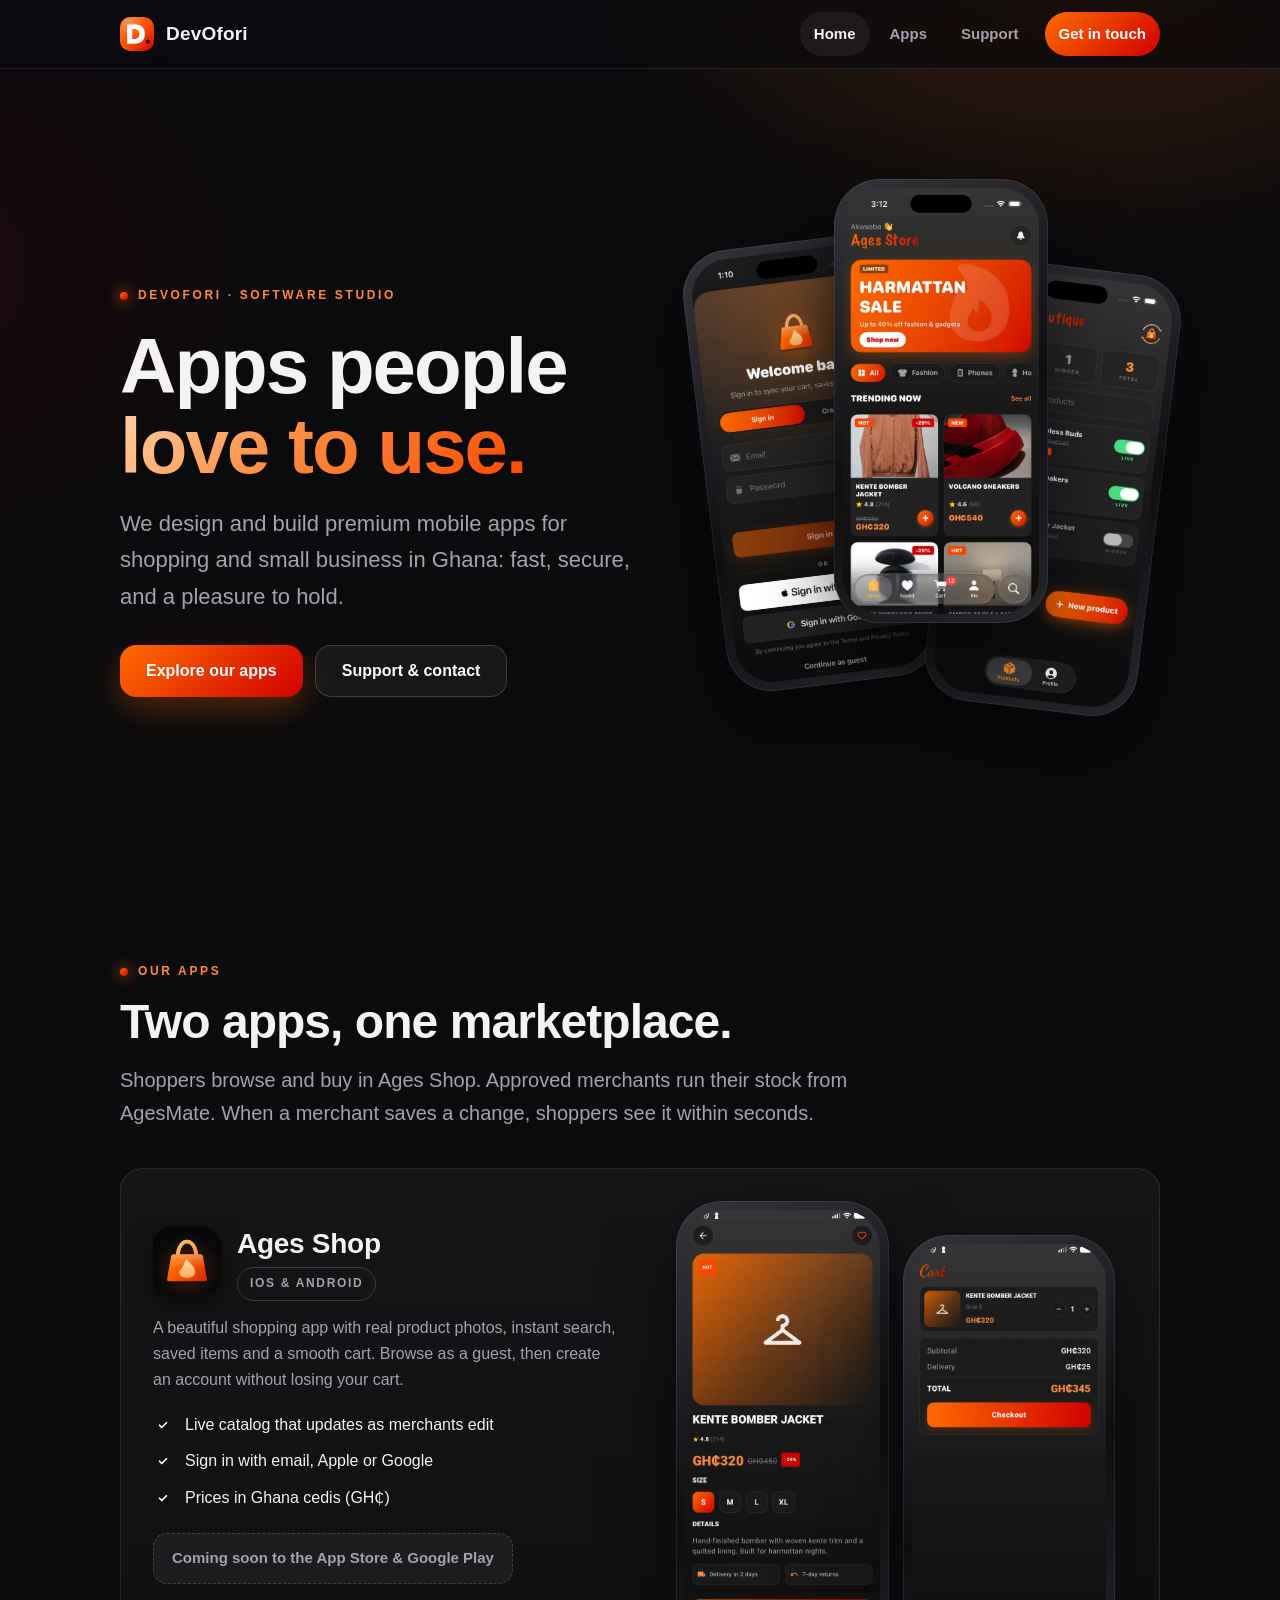
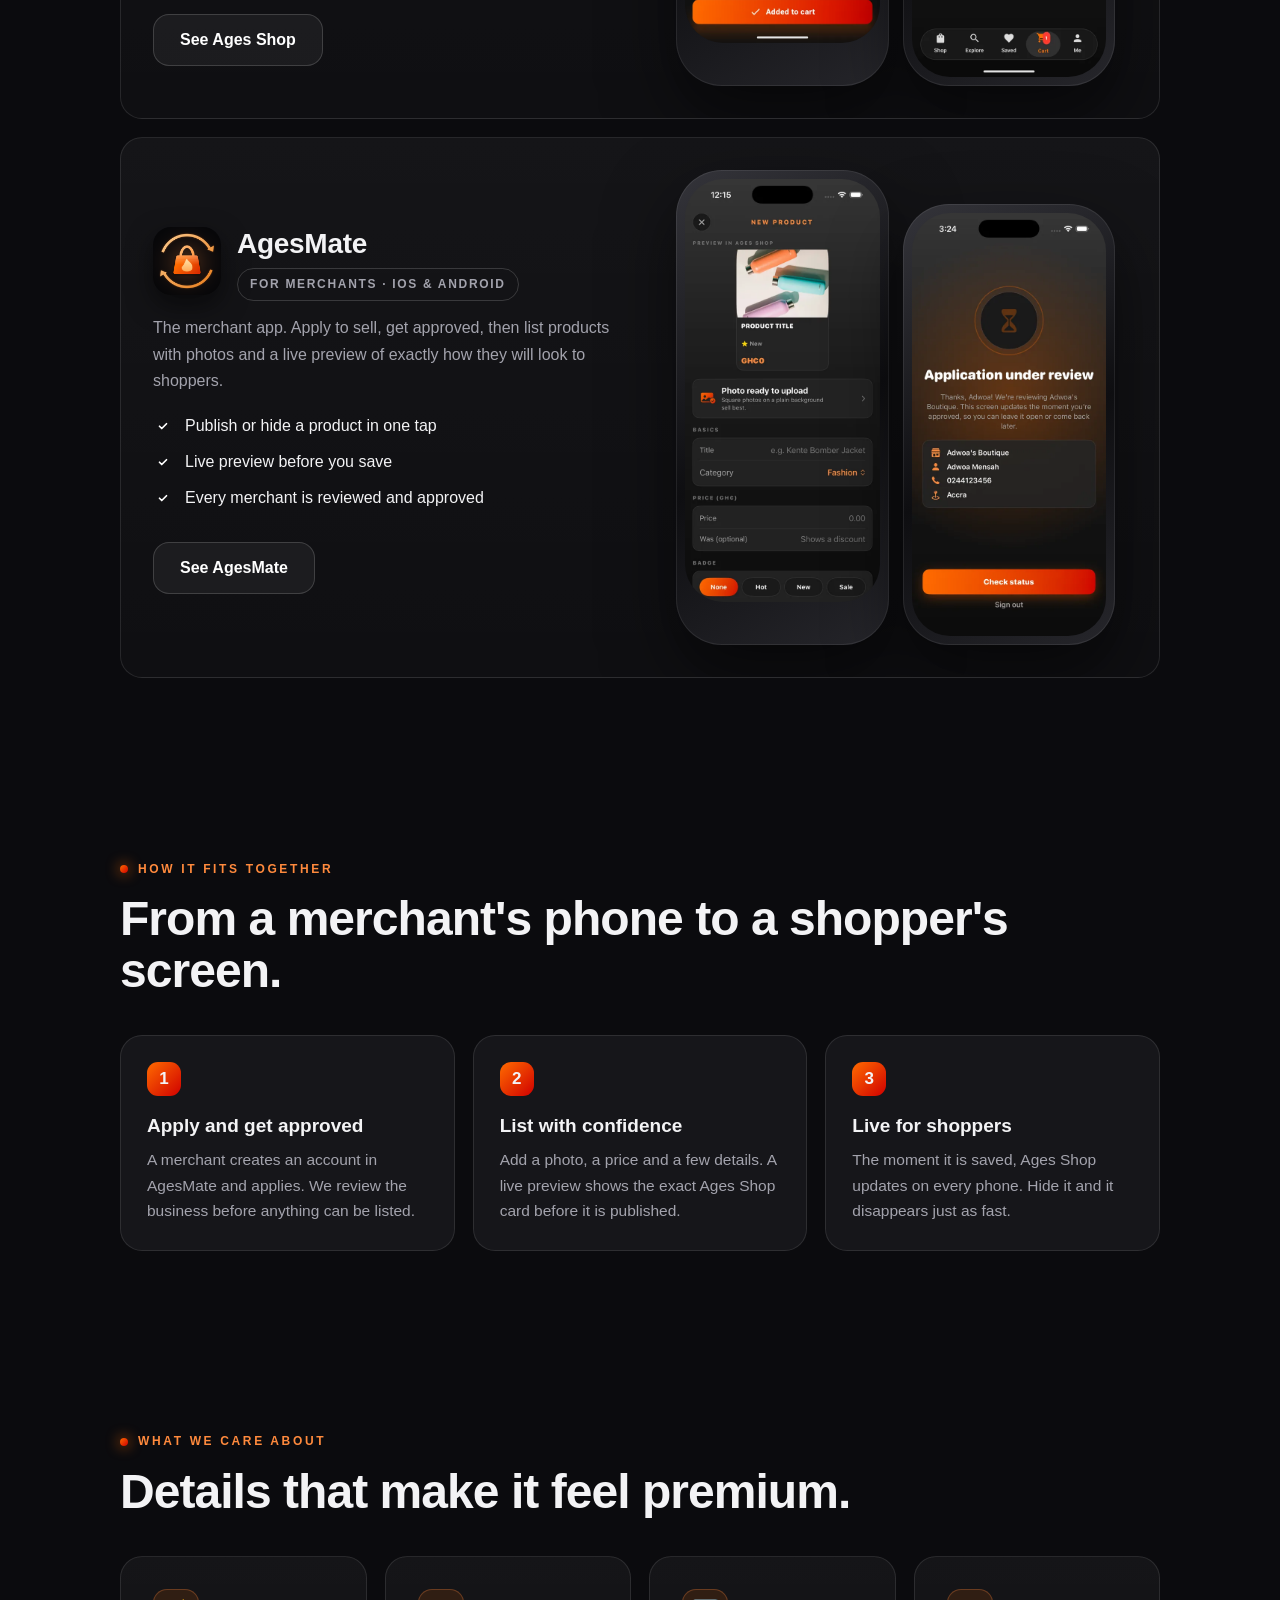
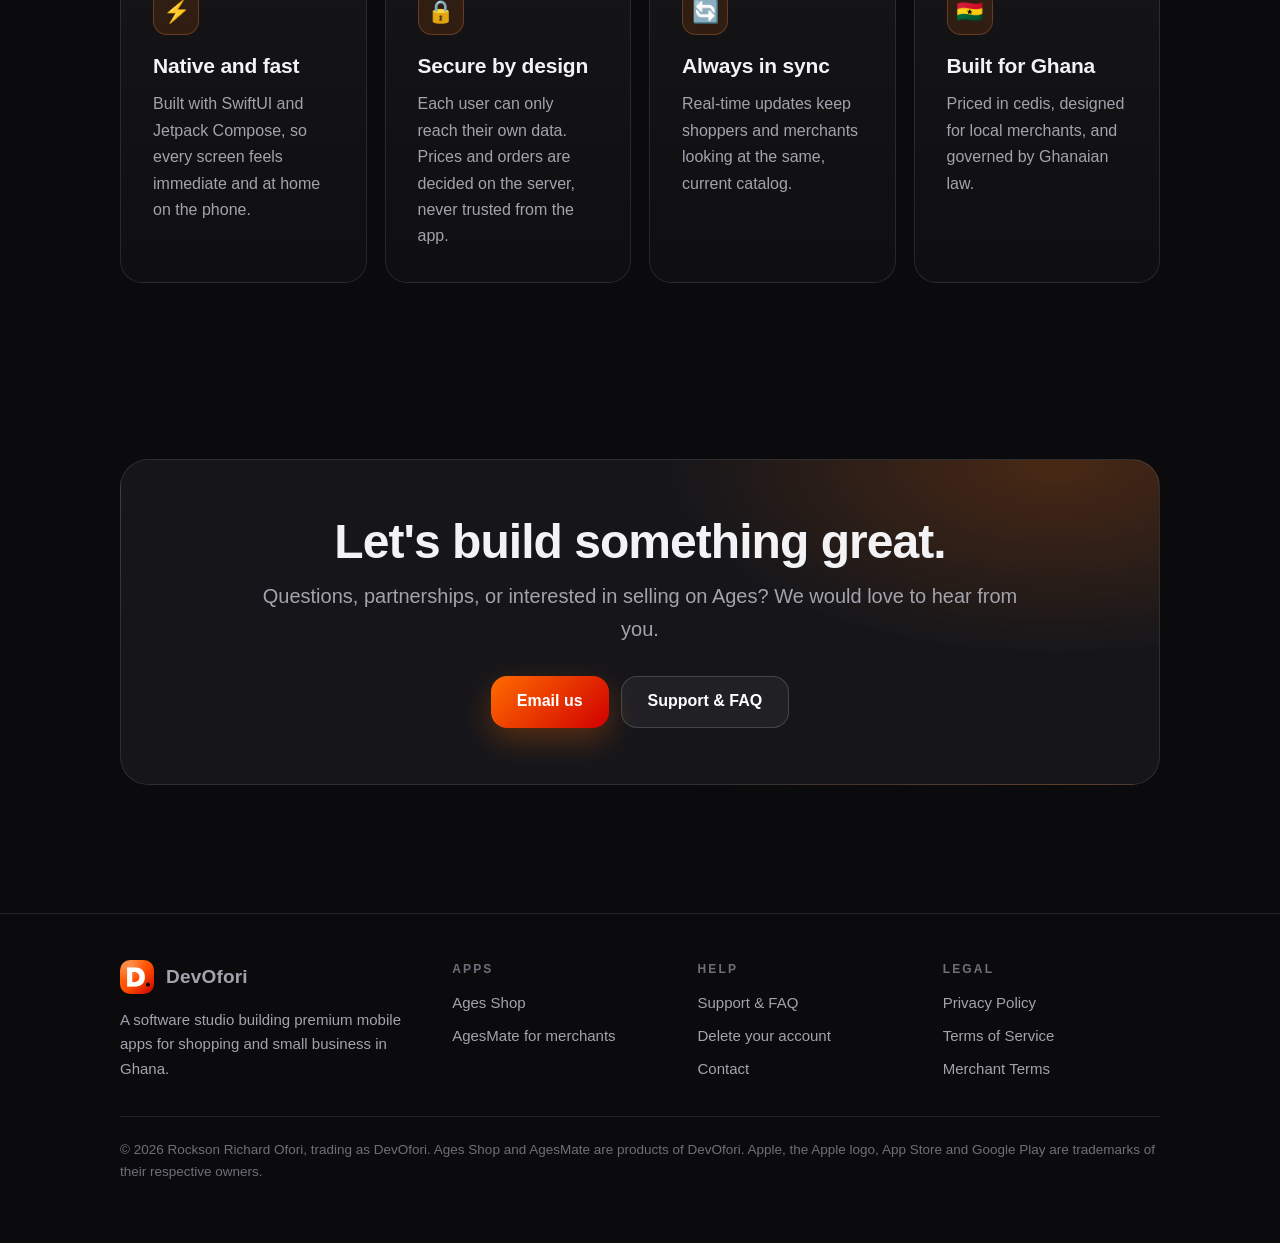
==== commit f979c006: "DevOfori website (history reset: removed old portfolio photos and files) Co-Authored-By: Claude Opus" ====
--- a/index.html
+++ b/index.html
@@ -1,3301 +1,92 @@
-<!DOCTYPE html>
-<html lang="en">
-<head>
-    <script async src="https://pagead2.googlesyndication.com/pagead/js/adsbygoogle.js?client=ca-pub-2241229500570440"
-     crossorigin="anonymous"></script>
-    
-    <!-- Favicon (supports multiple formats for compatibility) -->
-    <link rel="icon" type="image/x-icon" href="favicon.ico">
-    <link rel="icon" type="image/png" href="favicon.png">
-    <!-- Apple Touch Icon (for iOS devices) -->
-    <link rel="apple-touch-icon" href="apple-touch-icon.png">
-    <!-- Android Chrome Icon -->
-    <link rel="icon" type="image/png" sizes="32x32" href="/favicon-32x32.png">
-    <link rel="icon" type="image/png" sizes="16x16" href="/favicon-16x16.png">
-    <!--For Better Compatibility-->
-    <link rel="manifest" href="site.webmanifest">
-    <meta name="theme-color" content="#2563eb">
-    <meta charset="UTF-8">
-    <meta name="viewport" content="width=device-width, initial-scale=1.0, maximum-scale=1.0, user-scalable=no">
-    
-    <!-- SEO Meta Tags -->
-    <title>Ofori Richard Rockson | Software Developer & Founder of CramNerd</title>
-    <meta name="description" content="Ofori Richard Rockson (Dev Ofori) is a passionate software developer based in Dubai specializing in mobile and web applications. Founder of CramNerd School Management System and Asnat AI Assistant.">
-    <meta name="keywords" content="Ofori Richard Rockson, Dev Ofori, Software Developer Dubai, Mobile App Developer, CramNerd, Asnat AI, React Native Developer, Django Developer, AWS Cloud">
-    <meta name="author" content="Ofori Richard Rockson">
-    <meta name="robots" content="index, follow">
-    
-    <!-- Open Graph / Social Media Meta Tags -->
-    <meta property="og:title" content="Ofori Richard Rockson | Software Developer">
-    <meta property="og:description" content="Passionate software developer specializing in mobile and web applications. Founder of CramNerd and Asnat AI Assistant.">
-    <meta property="og:image" content="https://www.devofori.com/mecut.jpg">
-    <meta property="og:url" content="https://www.devofori.com">
-    <meta property="og:type" content="website">
-    
-    <!-- Twitter Card -->
-    <meta name="twitter:card" content="summary_large_image">
-    <meta name="twitter:title" content="Ofori Richard Rockson | Software Developer">
-    <meta name="twitter:description" content="Passionate software developer specializing in mobile and web applications. Founder of CramNerd and Asnat AI Assistant.">
-    <meta name="twitter:image" content="https://www.devofori.com/mecut.jpg">
-    
-    <!-- Sitemap Link -->
-    <link rel="sitemap" type="application/xml" title="Sitemap" href="/sitemap.xml">
-    
-    <!-- JSON-LD Structured Data for Person -->
-    <script type="application/ld+json">
-    {
-        "@context": "https://schema.org",
-        "@type": "Person",
-        "name": "Ofori Richard Rockson",
-        "alternateName": "Dev Ofori",
-        "jobTitle": "Software Developer",
-        "description": "Passionate software developer specializing in mobile and web applications. Founder of CramNerd School Management System and Asnat AI Assistant.",
-        "url": "https://www.devofori.com",
-        "image": "https://www.devofori.com/mecut.jpg",
-        "address": {
-            "@type": "PostalAddress",
-            "addressLocality": "Dubai",
-            "addressRegion": "Maritime City",
-            "addressCountry": "UAE"
-        },
-        "email": "oforirockson@proton.me",
-        "telephone": "+971582540832",
-        "sameAs": [
-            "https://www.youtube.com/",
-            "https://www.linkedin.com/",
-            "https://wa.me/+971582540832"
-        ],
-        "alumniOf": {
-            "@type": "CollegeOrUniversity",
-            "name": "University of the People",
-            "address": {
-                "@type": "PostalAddress",
-                "addressLocality": "Pasadena",
-                "addressCountry": "USA"
-            }
-        },
-        "knowsAbout": [
-            "Mobile App Development",
-            "Web Development",
-            "React Native",
-            "Ionic Framework",
-            "Django",
-            "Firebase",
-            "AWS Cloud Computing",
-            "Database Design"
-        ],
-        "worksFor": [
-            {
-                "@type": "Organization",
-                "name": "WeOne",
-                "jobTitle": "Website Developer",
-                "startDate": "2024-10"
-            },
-            {
-                "@type": "Organization",
-                "name": "ZaDef",
-                "jobTitle": "Software Developer",
-                "startDate": "2021-01",
-                "endDate": "2023-09"
-            }
-        ],
-        "owns": [
-            {
-                "@type": "Product",
-                "name": "CramNerd",
-                "description": "School Management System with AI-powered insights"
-            },
-            {
-                "@type": "Product",
-                "name": "Asnat AI Assistant",
-                "description": "AI-powered educational assistant for personalized learning"
-            }
-        ]
-    }
-    </script>
-    
-    <link rel="stylesheet" href="https://cdnjs.cloudflare.com/ajax/libs/font-awesome/6.4.0/css/all.min.css">
-    <style>
-        :root {
-            --primary-color: #4a6bff;
-            --secondary-color: #3a4b8a;
-            --accent-color: #ff6b6b;
-            --light-color: #f8faff;
-            --dark-color: #2c3e50;
-            --text-color: #3d3d3d;
-            --text-light: #7f8c8d;
-            --shadow: 8px 8px 16px #d1d9e6, -8px -8px 16px #ffffff;
-            --shadow-hover: 12px 12px 24px #d1d9e6, -12px -12px 24px #ffffff;
-            --shadow-inset: inset 3px 3px 6px #d1d9e6, inset -3px -3px 6px #ffffff;
-            --transition: all 0.3s cubic-bezier(0.25, 0.8, 0.25, 1);
-            --header-height: 80px;
-            --border-radius: 20px;
-            --border-radius-small: 12px;
-            --gradient-bg: linear-gradient(135deg, #e6f0ff 0%, #f8faff 100%);
-        }
+<!doctype html>
+<html lang="en"><head>
+<meta charset="utf-8"><meta name="viewport" content="width=device-width,initial-scale=1,viewport-fit=cover">
+<title>DevOfori · Premium mobile apps for shopping in Ghana</title><meta name="description" content="DevOfori is a software studio building premium mobile apps for shopping and small business in Ghana. Meet Ages Shop and AgesMate.">
+<link rel="canonical" href="https://devofori.com/"><meta name="theme-color" content="#0b0b0e"><meta name="color-scheme" content="dark">
+<meta property="og:type" content="website"><meta property="og:site_name" content="DevOfori"><meta property="og:title" content="DevOfori · Premium mobile apps for shopping in Ghana">
+<meta property="og:description" content="DevOfori is a software studio building premium mobile apps for shopping and small business in Ghana. Meet Ages Shop and AgesMate."><meta property="og:url" content="https://devofori.com/"><meta property="og:image" content="https://devofori.com/assets/img/og.png">
+<meta name="twitter:card" content="summary_large_image">
+<link rel="icon" href="/favicon.ico" sizes="48x48"><link rel="icon" type="image/svg+xml" href="/assets/img/favicon.svg"><link rel="icon" type="image/png" sizes="32x32" href="/assets/img/favicon-32.png"><link rel="apple-touch-icon" href="/assets/img/apple-touch-icon.png"><link rel="manifest" href="/site.webmanifest">
+<link rel="stylesheet" href="/assets/site.css"><script type="application/ld+json">{"@context": "https://schema.org", "@type": "Organization", "name": "DevOfori", "url": "https://devofori.com", "logo": "https://devofori.com/assets/img/devofori-512.png", "email": "oforirockson@proton.me", "description": "DevOfori is a software studio building premium mobile apps for shopping and small business in Ghana."}</script>
+</head><body>
+<a class="skip" href="#main">Skip to content</a>
+<header class="nav"><div class="wrap">
+  <a class="brand" href="/" aria-label="DevOfori home"><img src="/assets/img/devofori-512.png" alt="" width="34" height="34">DevOfori</a>
+  <input type="checkbox" id="navtoggle" aria-label="Toggle menu"><label class="burger" for="navtoggle" aria-hidden="true"><span></span></label>
+  <ul class="menu"><li><a href="/" aria-current="page">Home</a></li><li><a href="/#apps">Apps</a></li><li><a href="/support">Support</a></li><li><a class="cta" href="mailto:oforirockson@proton.me">Get in touch</a></li></ul>
+</div></header>
+<main id="main">
+<div class="hero"><div class="wrap">
+  <div>
+    <span class="eyebrow"><i></i>DevOfori · Software studio</span>
+    <h1>Apps people <span class="grad">love to use.</span></h1>
+    <p class="lead">We design and build premium mobile apps for shopping and small business in Ghana: fast, secure, and a pleasure to hold.</p>
+    <div class="btns"><a class="btn" href="#apps">Explore our apps</a><a class="btn ghost" href="/support">Support &amp; contact</a></div>
+  </div>
+  <div class="stage" aria-hidden="false">
+    <div class="phone p1"><img src="/assets/img/shop-signin.webp" alt="Ages Shop sign-in screen on iPhone" width="520" height="1130" loading="lazy" decoding="async"></div>
+    <div class="phone p2"><img src="/assets/img/shop-home.webp" alt="Ages Shop home screen with a sale banner and product grid" width="520" height="1130" loading="lazy" decoding="async"></div>
+    <div class="phone p3"><img src="/assets/img/sync-dashboard.webp" alt="AgesMate merchant dashboard showing live and hidden products" width="520" height="1130" loading="lazy" decoding="async"></div>
+  </div>
+</div></div>
 
-        * {
-            margin: 0;
-            padding: 0;
-            box-sizing: border-box;
-            -webkit-tap-highlight-color: transparent;
-        }
+<section id="apps"><div class="wrap">
+  <span class="eyebrow kicker"><i></i>Our apps</span><h2>Two apps, one marketplace.</h2>
+  <p class="sub">Shoppers browse and buy in Ages Shop. Approved merchants run their stock from AgesMate. When a merchant saves a change, shoppers see it within seconds.</p>
+  <div class="grid">
+    <article class="card app">
+      <div>
+        <div class="app-head"><img src="/assets/img/icon-ages-shop.png" alt="" width="68" height="68"><div><h3>Ages Shop</h3><span class="tag">iOS &amp; Android</span></div></div>
+        <p style="color:var(--muted)">A beautiful shopping app with real product photos, instant search, saved items and a smooth cart. Browse as a guest, then create an account without losing your cart.</p>
+        <ul class="ticks"><li>Live catalog that updates as merchants edit</li><li>Sign in with email, Apple or Google</li><li>Prices in Ghana cedis (GH₵)</li></ul>
+        <div class="pill-row"><span class="soon">Coming soon to the App Store &amp; Google Play</span></div>
+        <div class="btns"><a class="btn ghost" href="/ages-shop">See Ages Shop</a></div>
+      </div>
+      <div class="pic"><div class="phone "><img src="/assets/img/shop-detail.webp" alt="Ages Shop product page with size picker" width="520" height="1130" loading="lazy" decoding="async"></div><div class="phone "><img src="/assets/img/shop-cart.webp" alt="Ages Shop cart with totals and checkout" width="520" height="1130" loading="lazy" decoding="async"></div></div>
+    </article>
+    <article class="card app">
+      <div>
+        <div class="app-head"><img src="/assets/img/icon-agessync.png" alt="" width="68" height="68"><div><h3>AgesMate</h3><span class="tag">For merchants · iOS &amp; Android</span></div></div>
+        <p style="color:var(--muted)">The merchant app. Apply to sell, get approved, then list products with photos and a live preview of exactly how they will look to shoppers.</p>
+        <ul class="ticks"><li>Publish or hide a product in one tap</li><li>Live preview before you save</li><li>Every merchant is reviewed and approved</li></ul>
+        <div class="btns"><a class="btn ghost" href="/agessync">See AgesMate</a></div>
+      </div>
+      <div class="pic"><div class="phone "><img src="/assets/img/sync-editor.webp" alt="AgesMate product editor with a live Ages Shop preview" width="520" height="1130" loading="lazy" decoding="async"></div><div class="phone "><img src="/assets/img/sync-review.webp" alt="AgesMate application under review screen" width="520" height="1130" loading="lazy" decoding="async"></div></div>
+    </article>
+  </div>
+</div></section>
 
-        html {
-            scroll-behavior: smooth;
-            overflow-x: hidden;
-        }
+<section><div class="wrap">
+  <span class="eyebrow kicker"><i></i>How it fits together</span><h2>From a merchant's phone to a shopper's screen.</h2>
+  <div class="flow">
+    <div class="step"><h3>Apply and get approved</h3><p>A merchant creates an account in AgesMate and applies. We review the business before anything can be listed.</p></div>
+    <div class="step"><h3>List with confidence</h3><p>Add a photo, a price and a few details. A live preview shows the exact Ages Shop card before it is published.</p></div>
+    <div class="step"><h3>Live for shoppers</h3><p>The moment it is saved, Ages Shop updates on every phone. Hide it and it disappears just as fast.</p></div>
+  </div>
+</div></section>
 
-        body {
-            font-family: 'Poppins', 'Segoe UI', Tahoma, Geneva, Verdana, sans-serif;
-            line-height: 1.6;
-            color: var(--text-color);
-            background: var(--gradient-bg);
-            overflow-x: hidden;
-            position: relative;
-            padding-top: var(--header-height);
-        }
+<section><div class="wrap">
+  <span class="eyebrow kicker"><i></i>What we care about</span><h2>Details that make it feel premium.</h2>
+  <div class="grid g4">
+    <div class="card"><div class="ico">⚡</div><h3>Native and fast</h3><p>Built with SwiftUI and Jetpack Compose, so every screen feels immediate and at home on the phone.</p></div>
+    <div class="card"><div class="ico">🔒</div><h3>Secure by design</h3><p>Each user can only reach their own data. Prices and orders are decided on the server, never trusted from the app.</p></div>
+    <div class="card"><div class="ico">🔄</div><h3>Always in sync</h3><p>Real-time updates keep shoppers and merchants looking at the same, current catalog.</p></div>
+    <div class="card"><div class="ico">🇬🇭</div><h3>Built for Ghana</h3><p>Priced in cedis, designed for local merchants, and governed by Ghanaian law.</p></div>
+  </div>
+</div></section>
 
-        a {
-            text-decoration: none;
-            color: var(--primary-color);
-            transition: var(--transition);
-        }
-
-        a:hover {
-            color: var(--accent-color);
-        }
-
-        .container {
-            max-width: 1200px;
-            margin: 0 auto;
-            padding: 0 30px;
-        }
-
-        /* Header */
-        header {
-            background-color: rgba(255, 255, 255, 0.9);
-            backdrop-filter: blur(10px);
-            -webkit-backdrop-filter: blur(10px);
-            box-shadow: 0 4px 30px rgba(0, 0, 0, 0.1);
-            position: fixed;
-            width: 100%;
-            top: 0;
-            z-index: 1000;
-            height: var(--header-height);
-            transition: var(--transition);
-            border-bottom: 1px solid rgba(255, 255, 255, 0.3);
-        }
-
-        .navbar {
-            display: flex;
-            justify-content: space-between;
-            align-items: center;
-            height: var(--header-height);
-            padding: 0 20px;
-        }
-
-        .logo {
-            font-size: 1.8rem;
-            font-weight: 700;
-            color: var(--dark-color);
-            background: linear-gradient(to right, var(--primary-color), var(--accent-color));
-            -webkit-background-clip: text;
-            -webkit-text-fill-color: transparent;
-            letter-spacing: -1px;
-        }
-
-        .logo span {
-            color: var(--primary-color);
-        }
-
-        .nav-links {
-            display: flex;
-            list-style: none;
-        }
-
-        .nav-links li {
-            margin-left: 30px;
-            position: relative;
-        }
-
-        .nav-links a {
-            font-weight: 500;
-            position: relative;
-            font-size: 1rem;
-            color: var(--dark-color);
-            transition: var(--transition);
-        }
-
-        .nav-links a::after {
-            content: '';
-            position: absolute;
-            bottom: -5px;
-            left: 0;
-            width: 0;
-            height: 3px;
-            background: linear-gradient(to right, var(--primary-color), var(--accent-color));
-            transition: var(--transition);
-            border-radius: 3px;
-        }
-
-        .nav-links a:hover {
-            color: var(--primary-color);
-        }
-
-        .nav-links a:hover::after {
-            width: 100%;
-        }
-
-        .hamburger {
-            display: none;
-            cursor: pointer;
-            font-size: 1.8rem;
-            z-index: 1001;
-            color: var(--dark-color);
-            transition: var(--transition);
-        }
-
-        .hamburger:hover {
-            color: var(--primary-color);
-        }
-
-        /* Hero Section */
-        .hero {
-            min-height: calc(100vh - var(--header-height));
-            display: flex;
-            align-items: center;
-            background: var(--gradient-bg);
-            padding: 60px 0;
-            position: relative;
-            overflow: hidden;
-        }
-
-        .hero::before {
-            content: '';
-            position: absolute;
-            top: -50%;
-            right: -20%;
-            width: 80vh;
-            height: 80vh;
-            background: radial-gradient(circle, rgba(74, 107, 255, 0.1) 0%, rgba(74, 107, 255, 0) 70%);
-            z-index: 0;
-        }
-
-        .hero::after {
-            content: '';
-            position: absolute;
-            bottom: -30%;
-            left: -10%;
-            width: 60vh;
-            height: 60vh;
-            background: radial-gradient(circle, rgba(255, 107, 107, 0.1) 0%, rgba(255, 107, 107, 0) 70%);
-            z-index: 0;
-        }
-
-        .hero-content {
-            display: flex;
-            align-items: center;
-            justify-content: space-between;
-            flex-wrap: wrap;
-            gap: 50px;
-            position: relative;
-            z-index: 1;
-        }
-
-        .hero-text {
-            flex: 1;
-            min-width: 300px;
-            padding-right: 30px;
-        }
-
-        .hero-text h1 {
-            font-size: 3rem;
-            margin-bottom: 20px;
-            color: var(--dark-color);
-            line-height: 1.2;
-            font-weight: 700;
-            background: linear-gradient(to right, var(--primary-color), var(--accent-color));
-            -webkit-background-clip: text;
-            -webkit-text-fill-color: transparent;
-        }
-
-        .hero-text h1 span {
-            color: var(--primary-color);
-        }
-
-        .hero-text h2 {
-            font-size: 1.5rem;
-            font-weight: 400;
-            margin-bottom: 20px;
-            color: var(--text-light);
-        }
-
-        .hero-text p {
-            margin-bottom: 30px;
-            font-size: 1.1rem;
-            color: var(--text-color);
-            line-height: 1.8;
-        }
-
-        .btn {
-            display: inline-block;
-            padding: 12px 30px;
-            background: linear-gradient(135deg, var(--primary-color) 0%, var(--secondary-color) 100%);
-            color: white;
-            border-radius: var(--border-radius);
-            font-weight: 600;
-            transition: var(--transition);
-            border: none;
-            cursor: pointer;
-            font-size: 1rem;
-            white-space: nowrap;
-            box-shadow: var(--shadow);
-            position: relative;
-            overflow: hidden;
-            z-index: 1;
-        }
-
-        .btn::before {
-            content: '';
-            position: absolute;
-            top: 0;
-            left: 0;
-            width: 100%;
-            height: 100%;
-            background: linear-gradient(135deg, var(--accent-color) 0%, var(--primary-color) 100%);
-            opacity: 0;
-            transition: var(--transition);
-            z-index: -1;
-        }
-
-        .btn:hover {
-            transform: translateY(-5px);
-            box-shadow: var(--shadow-hover);
-            color: white;
-        }
-
-        .btn:hover::before {
-            opacity: 1;
-        }
-
-        .btn-outline {
-            background: transparent;
-            border: 2px solid var(--primary-color);
-            color: var(--primary-color);
-            margin-left: 15px;
-            box-shadow: none;
-        }
-
-        .btn-outline:hover {
-            background: var(--primary-color);
-            color: white;
-            border-color: var(--primary-color);
-        }
-
-        .hero-image {
-            flex: 1;
-            min-width: 300px;
-            text-align: center;
-            position: relative;
-            height: 450px;
-            overflow: hidden;
-            border-radius: var(--border-radius);
-            box-shadow: var(--shadow);
-            background: rgba(255, 255, 255, 0.7);
-            backdrop-filter: blur(10px);
-            -webkit-backdrop-filter: blur(10px);
-            border: 1px solid rgba(255, 255, 255, 0.3);
-        }
-
-        .hero-slideshow {
-            position: relative;
-            width: 100%;
-            height: 100%;
-        }
-
-        .hero-slide {
-            position: absolute;
-            top: 0;
-            left: 0;
-            width: 100%;
-            height: 100%;
-            opacity: 0;
-            transition: opacity 1s ease-in-out;
-            animation: float 6s ease-in-out infinite;
-        }
-
-        .hero-slide.active {
-            opacity: 1;
-        }
-
-        .hero-slide img {
-            width: 100%;
-            height: 100%;
-            object-fit: cover;
-            border-radius: var(--border-radius);
-        }
-
-        @keyframes float {
-            0% { transform: translateY(0px) rotate(0deg); }
-            50% { transform: translateY(-20px) rotate(2deg); }
-            100% { transform: translateY(0px) rotate(0deg); }
-        }
-
-        .social-icons {
-            display: flex;
-            margin-top: 30px;
-        }
-
-        .social-icons a {
-            display: flex;
-            align-items: center;
-            justify-content: center;
-            width: 45px;
-            height: 45px;
-            background-color: white;
-            border-radius: 50%;
-            margin-right: 15px;
-            transition: var(--transition);
-            box-shadow: var(--shadow);
-            color: var(--dark-color);
-            font-size: 1.2rem;
-        }
-
-        .social-icons a:hover {
-            background: linear-gradient(135deg, var(--primary-color) 0%, var(--accent-color) 100%);
-            color: white;
-            transform: translateY(-5px);
-            box-shadow: var(--shadow-hover);
-        }
-
-        /* About Section */
-        .section {
-            padding: 100px 0;
-            position: relative;
-        }
-
-        .section::before {
-            content: '';
-            position: absolute;
-            top: 0;
-            left: 0;
-            width: 100%;
-            height: 100%;
-            background: url('[data-uri]');
-            opacity: 0.3;
-            z-index: -1;
-        }
-
-        .section-title {
-            text-align: center;
-            margin-bottom: 60px;
-        }
-
-        .section-title h2 {
-            font-size: 2.5rem;
-            color: var(--dark-color);
-            position: relative;
-            display: inline-block;
-            font-weight: 700;
-            background: linear-gradient(to right, var(--primary-color), var(--accent-color));
-            -webkit-background-clip: text;
-            -webkit-text-fill-color: transparent;
-        }
-
-        .section-title h2::after {
-            content: '';
-            position: absolute;
-            bottom: -15px;
-            left: 50%;
-            transform: translateX(-50%);
-            width: 80px;
-            height: 4px;
-            background: linear-gradient(to right, var(--primary-color), var(--accent-color));
-            border-radius: 2px;
-        }
-
-        .section-title p {
-            color: var(--text-light);
-            font-size: 1.1rem;
-            margin-top: 20px;
-        }
-
-        .about-content {
-            display: flex;
-            align-items: center;
-            flex-wrap: wrap;
-            gap: 40px;
-        }
-
-        .about-text {
-            flex: 1;
-            min-width: 300px;
-            background: rgba(255, 255, 255, 0.7);
-            backdrop-filter: blur(10px);
-            -webkit-backdrop-filter: blur(10px);
-            padding: 40px;
-            border-radius: var(--border-radius);
-            box-shadow: var(--shadow);
-            border: 1px solid rgba(255, 255, 255, 0.3);
-        }
-
-        .about-text h3 {
-            font-size: 1.8rem;
-            margin-bottom: 20px;
-            color: var(--dark-color);
-            font-weight: 600;
-        }
-
-        .about-text p {
-            margin-bottom: 20px;
-            font-size: 1.1rem;
-            line-height: 1.8;
-            color: var(--text-color);
-        }
-
-        .skills {
-            flex: 1;
-            min-width: 300px;
-            background: rgba(255, 255, 255, 0.7);
-            backdrop-filter: blur(10px);
-            -webkit-backdrop-filter: blur(10px);
-            padding: 40px;
-            border-radius: var(--border-radius);
-            box-shadow: var(--shadow);
-            border: 1px solid rgba(255, 255, 255, 0.3);
-        }
-
-        .skills h3 {
-            font-size: 1.8rem;
-            margin-bottom: 30px;
-            color: var(--dark-color);
-            font-weight: 600;
-        }
-
-        .skill-item {
-            margin-bottom: 25px;
-        }
-
-        .skill-info {
-            display: flex;
-            justify-content: space-between;
-            margin-bottom: 12px;
-            font-size: 1rem;
-            font-weight: 500;
-        }
-
-        .skill-bar {
-            height: 10px;
-            background-color: #e6eef7;
-            border-radius: 5px;
-            overflow: hidden;
-            box-shadow: var(--shadow-inset);
-        }
-
-        .skill-progress {
-            height: 100%;
-            background: linear-gradient(90deg, var(--primary-color), var(--accent-color));
-            border-radius: 5px;
-            position: relative;
-            transition: width 1.5s ease;
-            width: 0;
-        }
-
-        /* Services Section */
-        .services {
-            background: linear-gradient(135deg, #f0f5ff 0%, #f8faff 100%);
-        }
-
-        .services-grid {
-            display: grid;
-            grid-template-columns: repeat(auto-fit, minmax(300px, 1fr));
-            gap: 30px;
-        }
-
-        .service-card {
-            background: rgba(255, 255, 255, 0.8);
-            backdrop-filter: blur(10px);
-            -webkit-backdrop-filter: blur(10px);
-            padding: 40px 30px;
-            border-radius: var(--border-radius);
-            box-shadow: var(--shadow);
-            transition: var(--transition);
-            text-align: center;
-            border: 1px solid rgba(255, 255, 255, 0.3);
-            position: relative;
-            overflow: hidden;
-            z-index: 1;
-        }
-
-        .service-card::before {
-            content: '';
-            position: absolute;
-            top: 0;
-            left: 0;
-            width: 100%;
-            height: 100%;
-            background: linear-gradient(135deg, rgba(74, 107, 255, 0.1) 0%, rgba(255, 107, 107, 0.1) 100%);
-            opacity: 0;
-            transition: var(--transition);
-            z-index: -1;
-        }
-
-        .service-card:hover {
-            transform: translateY(-10px);
-            box-shadow: var(--shadow-hover);
-        }
-
-        .service-card:hover::before {
-            opacity: 1;
-        }
-
-        .service-icon {
-            font-size: 3rem;
-            margin-bottom: 25px;
-            background: linear-gradient(135deg, var(--primary-color) 0%, var(--accent-color) 100%);
-            -webkit-background-clip: text;
-            -webkit-text-fill-color: transparent;
-            display: inline-block;
-        }
-
-        .service-card h3 {
-            font-size: 1.5rem;
-            margin-bottom: 15px;
-            color: var(--dark-color);
-            font-weight: 600;
-        }
-
-        .service-card p {
-            font-size: 1rem;
-            line-height: 1.7;
-            color: var(--text-color);
-        }
-
-        /* Projects Section */
-        .projects-grid {
-            display: grid;
-            grid-template-columns: repeat(auto-fit, minmax(300px, 1fr));
-            gap: 30px;
-        }
-
-        .project-card {
-            background: rgba(255, 255, 255, 0.8);
-            backdrop-filter: blur(10px);
-            -webkit-backdrop-filter: blur(10px);
-            border-radius: var(--border-radius);
-            overflow: hidden;
-            box-shadow: var(--shadow);
-            transition: var(--transition);
-            border: 1px solid rgba(255, 255, 255, 0.3);
-            position: relative;
-        }
-
-        .project-card:hover {
-            transform: translateY(-10px);
-            box-shadow: var(--shadow-hover);
-        }
-
-        .project-image {
-            height: 220px;
-            overflow: hidden;
-            position: relative;
-        }
-
-        .project-image img {
-            width: 100%;
-            height: 100%;
-            object-fit: cover;
-            transition: var(--transition);
-        }
-
-        .project-video {
-            width: 100%;
-            height: 100%;
-            object-fit: cover;
-            transition: var(--transition);
-        }
-
-        .project-card:hover .project-image img,
-        .project-card:hover .project-video {
-            transform: scale(1.1);
-        }
-
-        .project-info {
-            padding: 25px;
-        }
-
-        .project-info h3 {
-            font-size: 1.4rem;
-            margin-bottom: 12px;
-            color: var(--dark-color);
-            font-weight: 600;
-        }
-
-        .project-info p {
-            margin-bottom: 15px;
-            color: var(--text-light);
-            font-size: 1rem;
-            line-height: 1.6;
-        }
-
-        .project-links a {
-            margin-right: 15px;
-            font-weight: 600;
-            font-size: 0.95rem;
-            display: inline-flex;
-            align-items: center;
-            transition: var(--transition);
-        }
-
-        .project-links a i {
-            margin-right: 5px;
-        }
-
-        .project-links a:hover {
-            color: var(--accent-color);
-            transform: translateX(5px);
-        }
-
-        /* Video unmute button */
-        .video-unmute-btn {
-            position: absolute;
-            bottom: 15px;
-            right: 15px;
-            background: rgba(0, 0, 0, 0.7);
-            color: white;
-            border: none;
-            border-radius: 50%;
-            width: 40px;
-            height: 40px;
-            display: flex;
-            align-items: center;
-            justify-content: center;
-            cursor: pointer;
-            transition: var(--transition);
-            z-index: 10;
-        }
-
-        .video-unmute-btn:hover {
-            background: rgba(0, 0, 0, 0.9);
-            transform: scale(1.1);
-        }
-
-        /* Experience Section */
-        .timeline {
-            position: relative;
-            max-width: 900px;
-            margin: 0 auto;
-            padding: 30px 0;
-        }
-
-        .timeline::after {
-            content: '';
-            position: absolute;
-            width: 4px;
-            background: linear-gradient(to bottom, var(--primary-color), var(--accent-color));
-            top: 0;
-            bottom: 0;
-            left: 50%;
-            margin-left: -2px;
-            border-radius: 2px;
-        }
-
-        .timeline-item {
-            padding: 15px 40px;
-            position: relative;
-            width: 50%;
-            box-sizing: border-box;
-        }
-
-        .timeline-item::after {
-            content: '';
-            position: absolute;
-            width: 20px;
-            height: 20px;
-            background-color: white;
-            border: 4px solid var(--primary-color);
-            border-radius: 50%;
-            top: 20px;
-            z-index: 1;
-            box-shadow: 0 0 0 4px rgba(74, 107, 255, 0.2);
-        }
-
-        .left {
-            left: 0;
-        }
-
-        .right {
-            left: 50%;
-        }
-
-        .left::after {
-            right: -10px;
-        }
-
-        .right::after {
-            left: -10px;
-        }
-
-        .timeline-content {
-            padding: 25px;
-            background: rgba(255, 255, 255, 0.8);
-            backdrop-filter: blur(10px);
-            -webkit-backdrop-filter: blur(10px);
-            border-radius: var(--border-radius-small);
-            box-shadow: var(--shadow);
-            position: relative;
-            border: 1px solid rgba(255, 255, 255, 0.3);
-        }
-
-        .timeline-content h3 {
-            margin-bottom: 10px;
-            color: var(--primary-color);
-            font-size: 1.3rem;
-            font-weight: 600;
-        }
-
-        .timeline-content h4 {
-            margin-bottom: 10px;
-            color: var(--text-light);
-            font-size: 1.1rem;
-            font-weight: 500;
-        }
-
-        .timeline-content p {
-            margin-bottom: 0;
-            font-size: 1rem;
-            line-height: 1.6;
-            color: var(--text-color);
-        }
-
-        /* FAQ Section - Accordion Style */
-        .faq-grid {
-            max-width: 900px;
-            margin: 40px auto 0;
-        }
-
-        .faq-item {
-            background: rgba(255, 255, 255, 0.8);
-            backdrop-filter: blur(10px);
-            -webkit-backdrop-filter: blur(10px);
-            border-radius: var(--border-radius);
-            box-shadow: var(--shadow);
-            border: 1px solid rgba(255, 255, 255, 0.3);
-            margin-bottom: 20px;
-            overflow: hidden;
-            transition: var(--transition);
-        }
-
-        .faq-item:hover {
-            box-shadow: var(--shadow-hover);
-        }
-
-        .faq-question {
-            padding: 25px 30px;
-            cursor: pointer;
-            display: flex;
-            justify-content: space-between;
-            align-items: center;
-            transition: var(--transition);
-            background: rgba(255, 255, 255, 0.5);
-        }
-
-        .faq-question h3 {
-            color: var(--dark-color);
-            font-size: 1.2rem;
-            font-weight: 600;
-            margin: 0;
-            flex: 1;
-            padding-right: 20px;
-        }
-
-        .faq-icon {
-            color: var(--primary-color);
-            font-size: 1.2rem;
-            transition: var(--transition);
-            width: 30px;
-            height: 30px;
-            display: flex;
-            align-items: center;
-            justify-content: center;
-            border-radius: 50%;
-            background: rgba(74, 107, 255, 0.1);
-        }
-
-        .faq-item.active .faq-icon {
-            transform: rotate(180deg);
-            background: var(--primary-color);
-            color: white;
-        }
-
-        .faq-answer {
-            max-height: 0;
-            padding: 0 30px;
-            overflow: hidden;
-            transition: all 0.4s cubic-bezier(0.4, 0, 0.2, 1);
-            background: rgba(255, 255, 255, 0.3);
-            border-top: 1px solid transparent;
-        }
-
-        .faq-item.active .faq-answer {
-            max-height: 300px;
-            padding: 25px 30px;
-            border-top-color: rgba(74, 107, 255, 0.2);
-        }
-
-        .faq-answer p {
-            color: var(--text-color);
-            line-height: 1.8;
-            margin: 0;
-            font-size: 1rem;
-        }
-
-        /* Contact Section */
-        .contact {
-            background: linear-gradient(135deg, #e6f0ff 0%, #f8faff 100%);
-        }
-
-        .contact-container {
-            display: flex;
-            flex-wrap: wrap;
-            gap: 40px;
-        }
-
-        .contact-info {
-            flex: 1;
-            min-width: 300px;
-            background: rgba(255, 255, 255, 0.8);
-            backdrop-filter: blur(10px);
-            -webkit-backdrop-filter: blur(10px);
-            padding: 40px;
-            border-radius: var(--border-radius);
-            box-shadow: var(--shadow);
-            border: 1px solid rgba(255, 255, 255, 0.3);
-        }
-
-        .contact-info h3 {
-            font-size: 1.8rem;
-            margin-bottom: 25px;
-            color: var(--dark-color);
-            font-weight: 600;
-            background: linear-gradient(to right, var(--primary-color), var(--accent-color));
-            -webkit-background-clip: text;
-            -webkit-text-fill-color: transparent;
-        }
-
-        .contact-details {
-            margin-bottom: 35px;
-        }
-
-        .contact-item {
-            display: flex;
-            align-items: center;
-            margin-bottom: 20px;
-        }
-
-        .contact-icon {
-            width: 50px;
-            height: 50px;
-            background: linear-gradient(135deg, var(--primary-color) 0%, var(--accent-color) 100%);
-            color: white;
-            border-radius: 50%;
-            display: flex;
-            align-items: center;
-            justify-content: center;
-            margin-right: 15px;
-            font-size: 1.2rem;
-            flex-shrink: 0;
-            box-shadow: var(--shadow);
-        }
-
-        .contact-item span {
-            font-size: 1.1rem;
-            color: var(--text-color);
-        }
-
-        .contact-form {
-            flex: 1;
-            min-width: 300px;
-            background: rgba(255, 255, 255, 0.8);
-            backdrop-filter: blur(10px);
-            -webkit-backdrop-filter: blur(10px);
-            padding: 40px;
-            border-radius: var(--border-radius);
-            box-shadow: var(--shadow);
-            border: 1px solid rgba(255, 255, 255, 0.3);
-        }
-
-        .form-group {
-            margin-bottom: 20px;
-        }
-
-        .form-control {
-            width: 100%;
-            padding: 15px 20px;
-            border: none;
-            border-radius: var(--border-radius-small);
-            font-size: 1rem;
-            transition: var(--transition);
-            -webkit-appearance: none;
-            background: rgba(255, 255, 255, 0.8);
-            box-shadow: var(--shadow-inset);
-            color: var(--text-color);
-        }
-
-        .form-control:focus {
-            outline: none;
-            box-shadow: inset 3px 3px 6px #d1d9e6, inset -3px -3px 6px #ffffff, 0 0 0 3px rgba(74, 107, 255, 0.2);
-        }
-
-        textarea.form-control {
-            min-height: 150px;
-            resize: vertical;
-        }
-
-        /* Footer */
-        footer {
-            background: linear-gradient(135deg, var(--secondary-color) 0%, var(--dark-color) 100%);
-            color: white;
-            padding: 40px 0;
-            text-align: center;
-            position: relative;
-            overflow: hidden;
-        }
-
-        footer::before {
-            content: '';
-            position: absolute;
-            top: 0;
-            left: 0;
-            width: 100%;
-            height: 100%;
-            background: url('[data-uri]');
-            opacity: 0.2;
-            z-index: 0;
-        }
-
-        .footer-content {
-            display: flex;
-            flex-direction: column;
-            align-items: center;
-            position: relative;
-            z-index: 1;
-        }
-
-        .logoy {
-            font-size: 2rem;
-            font-weight: 700;
-            color: white;
-            margin-bottom: 20px;
-            letter-spacing: -1px;
-        }
-
-        .logoy span {
-            color: var(--accent-color);
-        }
-
-        .footer-links {
-            display: flex;
-            list-style: none;
-            margin: 25px 0;
-            flex-wrap: wrap;
-            justify-content: center;
-        }
-
-        .footer-links li {
-            margin: 10px 20px;
-        }
-
-        .footer-links a {
-            color: white;
-            font-size: 1rem;
-            font-weight: 500;
-            transition: var(--transition);
-            position: relative;
-        }
-
-        .footer-links a::after {
-            content: '';
-            position: absolute;
-            bottom: -5px;
-            left: 0;
-            width: 0;
-            height: 2px;
-            background-color: var(--accent-color);
-            transition: var(--transition);
-        }
-
-        .footer-links a:hover {
-            color: var(--accent-color);
-        }
-
-        .footer-links a:hover::after {
-            width: 100%;
-        }
-
-        .copyright {
-            margin-top: 25px;
-            color: rgba(255, 255, 255, 0.7);
-            font-size: 0.95rem;
-        }
-
-        /* Back to Top Button */
-        .back-to-top {
-            position: fixed;
-            bottom: 40px;
-            right: 40px;
-            width: 60px;
-            height: 60px;
-            background: linear-gradient(135deg, var(--primary-color) 0%, var(--accent-color) 100%);
-            color: white;
-            border-radius: 50%;
-            display: flex;
-            align-items: center;
-            justify-content: center;
-            font-size: 1.5rem;
-            opacity: 0;
-            visibility: hidden;
-            transition: var(--transition);
-            z-index: 999;
-            box-shadow: var(--shadow-hover);
-            border: none;
-            cursor: pointer;
-        }
-
-        .back-to-top.active {
-            opacity: 1;
-            visibility: visible;
-        }
-
-        .back-to-top:hover {
-            transform: translateY(-5px) scale(1.1);
-            box-shadow: 0 10px 25px rgba(0, 0, 0, 0.2);
-        }
-
-        /* Chatbot Styles */
-        .chatbot-container {
-            position: fixed;
-            bottom: 40px;
-            right: 40px;
-            z-index: 1000;
-            font-family: 'Poppins', 'Segoe UI', Tahoma, Geneva, Verdana, sans-serif;
-        }
-
-        .chatbot-toggle {
-            width: 70px;
-            height: 70px;
-            background: linear-gradient(135deg, var(--primary-color) 0%, var(--accent-color) 100%);
-            color: white;
-            border-radius: 50%;
-            display: flex;
-            align-items: center;
-            justify-content: center;
-            cursor: pointer;
-            box-shadow: var(--shadow-hover);
-            transition: all 0.3s ease;
-            border: none;
-            position: relative;
-            overflow: hidden;
-            z-index: 1;
-        }
-
-        .chatbot-toggle::before {
-            content: '';
-            position: absolute;
-            top: 0;
-            left: 0;
-            width: 100%;
-            height: 100%;
-            background: linear-gradient(135deg, var(--accent-color) 0%, var(--primary-color) 100%);
-            opacity: 0;
-            transition: var(--transition);
-            z-index: -1;
-        }
-
-        .chatbot-toggle:hover {
-            transform: scale(1.1) rotate(10deg);
-        }
-
-        .chatbot-toggle:hover::before {
-            opacity: 1;
-        }
-
-        .chatbot-toggle i {
-            font-size: 1.8rem;
-            transition: var(--transition);
-        }
-
-        .chatbot-toggle:hover i {
-            transform: scale(1.1);
-        }
-
-        .chatbot-window {
-            width: 400px;
-            height: 600px;
-            background: rgba(255, 255, 255, 0.95);
-            backdrop-filter: blur(20px);
-            -webkit-backdrop-filter: blur(20px);
-            border-radius: var(--border-radius);
-            box-shadow: var(--shadow-hover);
-            overflow: hidden;
-            display: none;
-            flex-direction: column;
-            transform: translateY(20px);
-            opacity: 0;
-            transition: all 0.4s cubic-bezier(0.175, 0.885, 0.32, 1.275);
-            border: 1px solid rgba(255, 255, 255, 0.3);
-        }
-
-        .chatbot-window.active {
-            display: flex;
-            transform: translateY(0);
-            opacity: 1;
-        }
-
-        .chatbot-header {
-            background: linear-gradient(135deg, var(--primary-color) 0%, var(--accent-color) 100%);
-            color: white;
-            padding: 20px;
-            display: flex;
-            justify-content: space-between;
-            align-items: center;
-            position: relative;
-            z-index: 1;
-        }
-
-        .chatbot-header::before {
-            content: '';
-            position: absolute;
-            top: 0;
-            left: 0;
-            width: 100%;
-            height: 100%;
-            background: linear-gradient(135deg, var(--accent-color) 0%, var(--primary-color) 100%);
-            opacity: 0;
-            transition: var(--transition);
-            z-index: -1;
-        }
-
-        .chatbot-header:hover::before {
-            opacity: 1;
-        }
-
-        .chatbot-header h3 {
-            margin: 0;
-            font-size: 1.3rem;
-            font-weight: 600;
-        }
-
-        .chatbot-close {
-            background: none;
-            border: none;
-            color: white;
-            font-size: 1.5rem;
-            cursor: pointer;
-            transition: var(--transition);
-        }
-
-        .chatbot-close:hover {
-            transform: rotate(90deg);
-            color: #ffeb3b;
-        }
-
-        .chatbot-messages {
-            flex: 1;
-            padding: 20px;
-            overflow-y: auto;
-            background: rgba(248, 250, 255, 0.8);
-        }
-
-        .message {
-            margin-bottom: 20px;
-            max-width: 80%;
-            padding: 15px 20px;
-            border-radius: 25px;
-            font-size: 1rem;
-            line-height: 1.5;
-            position: relative;
-            transition: var(--transition);
-            animation: fadeIn 0.3s ease-out;
-        }
-
-        @keyframes fadeIn {
-            from { opacity: 0; transform: translateY(10px); }
-            to { opacity: 1; transform: translateY(0); }
-        }
-
-        .bot-message {
-            background: white;
-            color: var(--text-color);
-            border-top-left-radius: 5px;
-            align-self: flex-start;
-            box-shadow: var(--shadow);
-            border: 1px solid rgba(255, 255, 255, 0.3);
-        }
-
-        .user-message {
-            background: linear-gradient(135deg, var(--primary-color) 0%, var(--accent-color) 100%);
-            color: white;
-            border-top-right-radius: 5px;
-            align-self: flex-end;
-            margin-left: auto;
-            box-shadow: 0 5px 15px rgba(74, 107, 255, 0.3);
-        }
-
-        .chatbot-input {
-            display: flex;
-            padding: 15px;
-            background: white;
-            border-top: 1px solid rgba(0, 0, 0, 0.05);
-            box-shadow: 0 -5px 15px rgba(0, 0, 0, 0.03);
-        }
-
-        .chatbot-input input {
-            flex: 1;
-            padding: 15px 20px;
-            border: none;
-            border-radius: 30px;
-            outline: none;
-            font-size: 1rem;
-            background: rgba(248, 250, 255, 0.8);
-            box-shadow: var(--shadow-inset);
-            transition: var(--transition);
-        }
-
-        .chatbot-input input:focus {
-            box-shadow: inset 3px 3px 6px #d1d9e6, inset -3px -3px 6px #ffffff, 0 0 0 3px rgba(74, 107, 255, 0.2);
-        }
-
-        .chatbot-input button {
-            background: linear-gradient(135deg, var(--primary-color) 0%, var(--accent-color) 100%);
-            color: white;
-            border: none;
-            border-radius: 50%;
-            width: 50px;
-            height: 50px;
-            margin-left: 15px;
-            cursor: pointer;
-            transition: all 0.3s ease;
-            box-shadow: var(--shadow);
-            position: relative;
-            overflow: hidden;
-            z-index: 1;
-        }
-
-        .chatbot-input button::before {
-            content: '';
-            position: absolute;
-            top: 0;
-            left: 0;
-            width: 100%;
-            height: 100%;
-            background: linear-gradient(135deg, var(--accent-color) 0%, var(--primary-color) 100%);
-            opacity: 0;
-            transition: var(--transition);
-            z-index: -1;
-        }
-
-        .chatbot-input button:hover {
-            transform: scale(1.1);
-        }
-
-        .chatbot-input button:hover::before {
-            opacity: 1;
-        }
-
-        .typing-indicator {
-            display: flex;
-            padding: 15px 20px;
-            background: white;
-            border-radius: 25px;
-            margin-bottom: 20px;
-            width: fit-content;
-            box-shadow: var(--shadow);
-            border: 1px solid rgba(255, 255, 255, 0.3);
-        }
-
-        .typing-indicator span {
-            height: 10px;
-            width: 10px;
-            background-color: #666;
-            border-radius: 50%;
-            display: inline-block;
-            margin: 0 3px;
-            animation: typing 1s infinite ease-in-out;
-        }
-
-        .typing-indicator span:nth-child(2) {
-            animation-delay: 0.2s;
-        }
-
-        .typing-indicator span:nth-child(3) {
-            animation-delay: 0.4s;
-        }
-
-        @keyframes typing {
-            0%, 100% { transform: translateY(0); opacity: 0.6; }
-            50% { transform: translateY(-8px); opacity: 1; }
-        }
-
-        /* Lazy loading styles */
-        img[loading="lazy"] {
-            opacity: 0;
-            transition: opacity 0.5s ease, transform 0.5s ease;
-        }
-
-        img[loading="lazy"].loaded {
-            opacity: 1;
-        }
-
-        /* Modal Styles */
-        .modal-overlay {
-            position: fixed;
-            top: 0;
-            left: 0;
-            right: 0;
-            bottom: 0;
-            background-color: rgba(0, 0, 0, 0.7);
-            display: flex;
-            justify-content: center;
-            align-items: center;
-            z-index: 2000;
-            opacity: 0;
-            visibility: hidden;
-            transition: all 0.3s ease;
-            backdrop-filter: blur(5px);
-            -webkit-backdrop-filter: blur(5px);
-        }
-
-        .modal-overlay.active {
-            opacity: 1;
-            visibility: visible;
-        }
-
-        .modal {
-            background: rgba(255, 255, 255, 0.95);
-            backdrop-filter: blur(20px);
-            -webkit-backdrop-filter: blur(20px);
-            border-radius: var(--border-radius);
-            width: 90%;
-            max-width: 600px;
-            padding: 40px;
-            box-shadow: var(--shadow-hover);
-            transform: translateY(30px) scale(0.9);
-            transition: all 0.4s cubic-bezier(0.175, 0.885, 0.32, 1.275);
-            border: 1px solid rgba(255, 255, 255, 0.3);
-            position: relative;
-            overflow: hidden;
-        }
-
-        .modal::before {
-            content: '';
-            position: absolute;
-            top: 0;
-            left: 0;
-            width: 100%;
-            height: 10px;
-            background: linear-gradient(90deg, var(--primary-color), var(--accent-color));
-        }
-
-        .modal-overlay.active .modal {
-            transform: translateY(0) scale(1);
-        }
-
-        .modal-header {
-            display: flex;
-            justify-content: space-between;
-            align-items: center;
-            margin-bottom: 30px;
-        }
-
-        .modal-header h3 {
-            margin: 0;
-            font-size: 1.8rem;
-            color: var(--dark-color);
-            font-weight: 600;
-            background: linear-gradient(to right, var(--primary-color), var(--accent-color));
-            -webkit-background-clip: text;
-            -webkit-text-fill-color: transparent;
-        }
-
-        .modal-close {
-            background: none;
-            border: none;
-            font-size: 1.8rem;
-            cursor: pointer;
-            color: var(--text-light);
-            transition: var(--transition);
-            width: 40px;
-            height: 40px;
-            display: flex;
-            align-items: center;
-            justify-content: center;
-            border-radius: 50%;
-        }
-
-        .modal-close:hover {
-            color: var(--accent-color);
-            background: rgba(0, 0, 0, 0.05);
-        }
-
-        .modal-body {
-            margin-bottom: 30px;
-        }
-
-        .modal-footer {
-            display: flex;
-            justify-content: flex-end;
-        }
-
-        /* Custom Alert Styles */
-        .custom-alert {
-            position: fixed;
-            top: 30px;
-            right: 30px;
-            background: rgba(255, 255, 255, 0.95);
-            backdrop-filter: blur(10px);
-            -webkit-backdrop-filter: blur(10px);
-            border-left: 5px solid var(--primary-color);
-            border-radius: var(--border-radius-small);
-            box-shadow: var(--shadow-hover);
-            padding: 20px 25px;
-            max-width: 400px;
-            display: flex;
-            align-items: center;
-            z-index: 3000;
-            transform: translateX(120%);
-            transition: all 0.5s cubic-bezier(0.68, -0.55, 0.265, 1.55);
-            border: 1px solid rgba(255, 255, 255, 0.3);
-        }
-
-        .custom-alert.active {
-            transform: translateX(0);
-        }
-
-        .custom-alert.success {
-            border-left-color: #2ecc71;
-        }
-
-        .custom-alert.error {
-            border-left-color: #e74c3c;
-        }
-
-        .custom-alert-icon {
-            margin-right: 20px;
-            font-size: 1.8rem;
-            flex-shrink: 0;
-        }
-
-        .custom-alert.success .custom-alert-icon {
-            color: #2ecc71;
-        }
-
-        .custom-alert.error .custom-alert-icon {
-            color: #e74c3c;
-        }
-
-        .custom-alert-content h4 {
-            margin: 0 0 8px 0;
-            font-size: 1.2rem;
-            font-weight: 600;
-            color: var(--dark-color);
-        }
-
-        .custom-alert-content p {
-            margin: 0;
-            font-size: 1rem;
-            color: var(--text-light);
-            line-height: 1.5;
-        }
-
-        .custom-alert-close {
-            margin-left: 20px;
-            background: none;
-            border: none;
-            color: var(--text-light);
-            cursor: pointer;
-            font-size: 1.2rem;
-            transition: var(--transition);
-            width: 30px;
-            height: 30px;
-            display: flex;
-            align-items: center;
-            justify-content: center;
-            border-radius: 50%;
-        }
-
-        .custom-alert-close:hover {
-            color: var(--accent-color);
-            background: rgba(0, 0, 0, 0.05);
-        }
-
-        /* Responsive Design */
-        @media (max-width: 1200px) {
-            .container {
-                padding: 0 25px;
-            }
-        }
-
-        @media (max-width: 992px) {
-            :root {
-                --header-height: 70px;
-            }
-            
-            .hero-text h1 {
-                font-size: 2.5rem;
-            }
-            
-            .hero-text h2 {
-                font-size: 1.3rem;
-            }
-            
-            .section-title h2 {
-                font-size: 2.2rem;
-            }
-
-            .hero-image {
-                height: 400px;
-            }
-
-            .service-card, .project-card {
-                padding: 30px 25px;
-            }
-        }
-
-        @media (max-width: 768px) {
-            .navbar {
-                padding: 0 15px;
-            }
-            
-            .nav-links {
-                position: fixed;
-                top: var(--header-height);
-                left: -100%;
-                width: 100%;
-                height: calc(100vh - var(--header-height));
-                background: rgba(255, 255, 255, 0.98);
-                backdrop-filter: blur(20px);
-                -webkit-backdrop-filter: blur(20px);
-                flex-direction: column;
-                align-items: center;
-                padding: 40px 20px;
-                transition: var(--transition);
-                overflow-y: auto;
-                -webkit-overflow-scrolling: touch;
-                z-index: 999;
-            }
-
-            .nav-links.active {
-                left: 0;
-            }
-
-            .nav-links li {
-                margin: 20px 0;
-            }
-            
-            .nav-links a {
-                font-size: 1.2rem;
-            }
-
-            .hamburger {
-                display: block;
-            }
-
-            .hero-text {
-                padding-right: 0;
-                margin-bottom: 40px;
-                text-align: center;
-            }
-            
-            .hero-buttons {
-                display: flex;
-                flex-direction: column;
-                align-items: center;
-            }
-            
-            .btn-outline {
-                margin-left: 0;
-                margin-top: 15px;
-            }
-            
-            .social-icons {
-                justify-content: center;
-            }
-
-            .timeline::after {
-                left: 31px;
-            }
-
-            .timeline-item {
-                width: 100%;
-                padding-left: 70px;
-                padding-right: 25px;
-            }
-
-            .timeline-item::after {
-                left: 21px;
-            }
-
-            .left::after, .right::after {
-                left: 21px;
-            }
-
-            .right {
-                left: 0;
-            }
-            
-            .about-text, .skills {
-                text-align: center;
-            }
-            
-            .skill-info {
-                font-size: 0.95rem;
-            }
-
-            .hero-image {
-                height: 350px;
-            }
-
-            .chatbot-container {
-                bottom: 25px;
-                right: 25px;
-            }
-
-            .chatbot-window {
-                width: 350px;
-                height: 500px;
-            }
-
-            .modal {
-                padding: 30px;
-            }
-
-            .faq-question {
-                padding: 20px 25px;
-            }
-
-            .faq-question h3 {
-                font-size: 1.1rem;
-            }
-        }
-
-        @media (max-width: 576px) {
-            :root {
-                --header-height: 60px;
-            }
-            
-            .hero-text h1 {
-                font-size: 2rem;
-            }
-            
-            .hero-text h2 {
-                font-size: 1.2rem;
-            }
-            
-            .section-title h2 {
-                font-size: 1.8rem;
-            }
-            
-            .btn {
-                padding: 10px 25px;
-                font-size: 0.95rem;
-            }
-            
-            .service-card, .project-card {
-                padding: 25px 20px;
-            }
-            
-            .contact-item span {
-                font-size: 1rem;
-            }
-            
-            .back-to-top {
-                width: 50px;
-                height: 50px;
-                font-size: 1.3rem;
-                bottom: 25px;
-                right: 25px;
-            }
-
-            .hero-image {
-                height: 300px;
-            }
-
-            .chatbot-container {
-                bottom: 20px;
-                right: 20px;
-            }
-
-            .chatbot-toggle {
-                width: 60px;
-                height: 60px;
-            }
-
-            .chatbot-window {
-                width: 320px;
-                height: 450px;
-            }
-
-            .modal {
-                padding: 25px;
-            }
-
-            .modal-header h3 {
-                font-size: 1.5rem;
-            }
-
-            .custom-alert {
-                top: 20px;
-                right: 20px;
-                max-width: calc(100% - 40px);
-            }
-
-            .faq-question {
-                padding: 15px 20px;
-            }
-
-            .faq-question h3 {
-                font-size: 1rem;
-            }
-
-            .faq-item.active .faq-answer {
-                padding: 20px;
-            }
-        }
-
-        @media (max-width: 400px) {
-            .container {
-                padding: 0 20px;
-            }
-            
-            .hero-buttons .btn {
-                width: 100%;
-                text-align: center;
-            }
-
-            .hero-image {
-                height: 250px;
-            }
-
-            .chatbot-window {
-                width: 280px;
-                height: 400px;
-            }
-        }
-
-        /* iOS specific fixes */
-        @supports (-webkit-touch-callout: none) {
-            .hero {
-                min-height: -webkit-fill-available;
-                height: calc(100vh - var(--header-height));
-            }
-        }
-
-        /* Animation for hero text on desktop */
-        @media (min-width: 769px) {
-            .hero-text h1 {
-                opacity: 0;
-                transform: translateY(30px);
-                transition: all 0.8s ease 0.2s;
-            }
-            
-            .hero-text h2, .hero-text p, .hero-buttons, .social-icons {
-                opacity: 0;
-                transform: translateY(30px);
-                transition: all 0.8s ease;
-            }
-            
-            .hero-text h2 {
-                transition-delay: 0.4s;
-            }
-            
-            .hero-text p {
-                transition-delay: 0.6s;
-            }
-            
-            .hero-buttons {
-                transition-delay: 0.8s;
-            }
-            
-            .social-icons {
-                transition-delay: 1s;
-            }
-            
-            .hero-text h1.show, 
-            .hero-text h2.show, 
-            .hero-text p.show, 
-            .hero-buttons.show, 
-            .social-icons.show {
-                opacity: 1;
-                transform: translateY(0);
-            }
-        }
-
-        /* Floating animation for elements */
-        .floating {
-            animation: floating 6s ease-in-out infinite;
-        }
-
-        @keyframes floating {
-            0% { transform: translateY(0px); }
-            50% { transform: translateY(-15px); }
-            100% { transform: translateY(0px); }
-        }
-
-        /* Pulse animation */
-        .pulse {
-            animation: pulse 2s infinite;
-        }
-
-        @keyframes pulse {
-            0% { transform: scale(1); }
-            50% { transform: scale(1.05); }
-            100% { transform: scale(1); }
-        }
-
-        /* Add Poppins font */
-        @import url('https://fonts.googleapis.com/css2?family=Poppins:wght@300;400;500;600;700&display=swap');
-    </style>
-</head>
-<body>
-    <!-- Header -->
-    <header id="header">
-        <div class="container">
-            <nav class="navbar">
-                <a href="#" class="logo">DevOfori<span>.</span></a>
-                <ul class="nav-links">
-                    <li><a href="#home">Home</a></li>
-                    <li><a href="#about">About</a></li>
-                    <li><a href="#services">Services</a></li>
-                    <li><a href="#projects">Projects</a></li>
-                    <li><a href="#experience">Experience</a></li>
-                    <li><a href="#faq">FAQ</a></li>
-                    <li><a href="#contact">Contact</a></li>
-                </ul>
-                <div class="hamburger">
-                    <i class="fas fa-bars"></i>
-                </div>
-            </nav>
-        </div>
-    </header>
-
-    <!-- Hero Section -->
-    <section class="hero" id="home">
-        <div class="container">
-            <div class="hero-content">
-                <div class="hero-text">
-                    <h1 id="heroTitle">Hi, I'm <span>Ofori Richard</span></h1>
-                    <h2>Software Developer & Founder</h2>
-                    <p>Dedicated and skilled software developer with expertise in mobile app development for both iOS and Android platforms, as well as full-stack website development. Founder of CramNerd School Management System and Asnat AI Assistant.</p>
-                    <div class="hero-buttons">
-                        <a href="#contact" class="btn pulse">Hire Me</a>
-                        <a href="#projects" class="btn btn-outline pulse">View Work</a>
-                    </div>
-                    <div class="social-icons">
-                        <a href="https://www.youtube.com/" target="_blank"><i class="fab fa-youtube"></i></a>
-                        <a href="https://www.linkedin.com/" target="_blank"><i class="fab fa-linkedin-in"></i></a>
-                        <a href="https://wa.me/+971582540832" target="_blank"><i class="fab fa-whatsapp"></i></a>
-                        <a href="tel:+971582540832"><i class="fas fa-phone"></i></a>
-                    </div>
-                </div>
-                <div class="hero-image floating">
-                    <div class="hero-slideshow">
-                        <div class="hero-slide active">
-                            <img src="mecut.jpg" alt="Ofori Richard Rockson - Software Developer" loading="lazy">
-                        </div>
-                    </div>
-                </div>
-            </div>
-        </div>
-    </section>
-
-    <!-- About Section -->
-    <section class="section" id="about">
-        <div class="container">
-            <div class="section-title">
-                <h2>About Me</h2>
-            </div>
-            <div class="about-content">
-                <div class="about-text">
-                    <h3>Who is Dev Ofori?</h3>
-                    <p>I'm Ofori Richard Rockson, professionally known as Dev Ofori, a passionate software developer based in Dubai, Maritime City. I specialize in creating exceptional digital experiences through mobile and web applications. I am the founder of CramNerd School Management System and Asnat AI Assistant.</p>
-                    <p>With a Bachelor's degree in Computer Science from the University of the People, USA, I combine technical expertise with creative problem-solving to deliver high-quality solutions. I'm the founder of CramNerd School Management System and Asnat AI Assistant, innovative platforms transforming education through technology.</p>
-                    <p>When I'm not coding, you can find me exploring new technologies, contributing to open-source projects, or enjoying outdoor activities.</p>
-                </div>
-                <div class="skills">
-                    <h3>My Skills</h3>
-                    <div class="skill-item">
-                        <div class="skill-info">
-                            <span>Mobile App Development (iOS/Android)</span>
-                            <span>95%</span>
-                        </div>
-                        <div class="skill-bar">
-                            <div class="skill-progress" data-width="95%"></div>
-                        </div>
-                    </div>
-                    <div class="skill-item">
-                        <div class="skill-info">
-                            <span>Full-stack Web Development</span>
-                            <span>90%</span>
-                        </div>
-                        <div class="skill-bar">
-                            <div class="skill-progress" data-width="90%"></div>
-                        </div>
-                    </div>
-                    <div class="skill-item">
-                        <div class="skill-info">
-                            <span>React Native & Ionic</span>
-                            <span>92%</span>
-                        </div>
-                        <div class="skill-bar">
-                            <div class="skill-progress" data-width="92%"></div>
-                        </div>
-                    </div>
-                    <div class="skill-item">
-                        <div class="skill-info">
-                            <span>Django & Firebase</span>
-                            <span>88%</span>
-                        </div>
-                        <div class="skill-bar">
-                            <div class="skill-progress" data-width="88%"></div>
-                        </div>
-                    </div>
-                    <div class="skill-item">
-                        <div class="skill-info">
-                            <span>AWS Cloud Computing</span>
-                            <span>85%</span>
-                        </div>
-                        <div class="skill-bar">
-                            <div class="skill-progress" data-width="85%"></div>
-                        </div>
-                    </div>
-                </div>
-            </div>
-        </div>
-    </section>
-
-    <!-- Services Section -->
-    <section class="section services" id="services">
-        <div class="container">
-            <div class="section-title">
-                <h2>My Services</h2>
-            </div>
-            <div class="services-grid">
-                <div class="service-card floating" style="animation-delay: 0.1s;">
-                    <div class="service-icon">
-                        <i class="fas fa-mobile-alt"></i>
-                    </div>
-                    <h3>Mobile App Development</h3>
-                    <p>Building high-performance, cross-platform mobile applications for iOS and Android using React Native and Ionic frameworks.</p>
-                </div>
-                <div class="service-card floating" style="animation-delay: 0.2s;">
-                    <div class="service-icon">
-                        <i class="fas fa-code"></i>
-                    </div>
-                    <h3>Web Development</h3>
-                    <p>Creating responsive, user-friendly websites and web applications with modern technologies and best practices.</p>
-                </div>
-                <div class="service-card floating" style="animation-delay: 0.3s;">
-                    <div class="service-icon">
-                        <i class="fas fa-server"></i>
-                    </div>
-                    <h3>Backend Development</h3>
-                    <p>Developing robust server-side applications and APIs using Django and Firebase for seamless data management.</p>
-                </div>
-                <div class="service-card floating" style="animation-delay: 0.4s;">
-                    <div class="service-icon">
-                        <i class="fas fa-cloud"></i>
-                    </div>
-                    <h3>Cloud Solutions</h3>
-                    <p>Implementing scalable cloud infrastructure and services using AWS to optimize performance and reliability.</p>
-                </div>
-                <div class="service-card floating" style="animation-delay: 0.5s;">
-                    <div class="service-icon">
-                        <i class="fas fa-database"></i>
-                    </div>
-                    <h3>Database Design</h3>
-                    <p>Designing efficient database structures and implementing secure data storage solutions for applications.</p>
-                </div>
-                <div class="service-card floating" style="animation-delay: 0.6s;">
-                    <div class="service-icon">
-                        <i class="fas fa-tools"></i>
-                    </div>
-                    <h3>Maintenance & Support</h3>
-                    <p>Providing ongoing maintenance, updates, and technical support to ensure your applications run smoothly.</p>
-                </div>
-            </div>
-        </div>
-    </section>
-
-    <!-- Projects Section -->
-    <section class="section" id="projects">
-        <div class="container">
-            <div class="section-title">
-                <h2>My Projects</h2>
-            </div>
-            <div class="projects-grid">
-                <div class="project-card floating" style="animation-delay: 0.1s;">
-                    <div class="project-image">
-                        <img src="https://images.unsplash.com/photo-1522202176988-66273c2fd55f?ixlib=rb-4.0.3&ixid=M3wxMjA3fDB8MHxwaG90by1wYWdlfHx8fGVufDB8fHx8fA%3D%3D&auto=format&fit=crop&w=1471&q=80" alt="CramNerd School Management System" loading="lazy">
-                    </div>
-                    <div class="project-info">
-                        <h3>CramNerd | School Management System</h3>
-                        <p>A comprehensive platform I founded for educational institutions to manage students, teachers, courses, and administrative tasks with AI-powered insights.</p>
-                        <div class="project-links">
-                            <a href="#" class="live-demo-btn" data-project="CramNerd School Management System"><i class="fas fa-external-link-alt"></i> Live Demo</a>
-                            <a href="#" class="code-btn" data-project="CramNerd School Management System"><i class="fab fa-github"></i> Code</a>
-                        </div>
-                    </div>
-                </div>
-                 <div class="project-card floating" style="animation-delay: 0.2s;">
-                    <div class="project-image">
-                        <video class="project-video" autoplay muted loop playsinline>
-                            <source src="asnat.mp4" type="video/mp4">
-                            Your browser does not support the video tag.
-                        </video>
-                        <button class="video-unmute-btn" id="videoUnmuteBtn">
-                            <i class="fas fa-volume-mute"></i>
-                        </button>
-                    </div>
-                <div class="project-info">
-                        <h3>Asnat | AI Assistant</h3>
-                        <p>An innovative AI-powered assistant I developed to help students with personalized learning, homework assistance, and educational support. Currently only available on CramNerd.</p>
-                        <div class="project-links">
-                            <a href="#" class="live-demo-btn" data-project="Asnat AI Assistant"><i class="fas fa-external-link-alt"></i> Live Demo</a>
-                            <a href="#" class="code-btn" data-project="Asnat AI Assistant"><i class="fab fa-github"></i> Code</a>
-                        </div>
-                    </div>
-                </div>
-                <div class="project-card floating" style="animation-delay: 0.2s;">
-                    <div class="project-image">
-                        <img src="https://images.unsplash.com/photo-1551288049-bebda4e38f71?ixlib=rb-4.0.3&ixid=M3wxMjA3fDB8MHxwaG90by1wYWdlfHx8fGVufDB8fHx8fA%3D%3D&auto=format&fit=crop&w=1470&q=80" alt="Employee Management System" loading="lazy">
-                    </div>
-                    <div class="project-info">
-                        <h3>Employee Management System</h3>
-                        <p>An enterprise solution for HR departments to manage employee records, attendance, payroll, and performance.</p>
-                        <div class="project-links">
-                            <a href="#" class="live-demo-btn" data-project="Employee Management System"><i class="fas fa-external-link-alt"></i> Live Demo</a>
-                            <a href="#" class="code-btn" data-project="Employee Management System"><i class="fab fa-github"></i> Code</a>
-                        </div>
-                    </div>
-                </div>
-                <div class="project-card floating" style="animation-delay: 0.3s;">
-                    <div class="project-image">
-                        <img src="https://images.unsplash.com/photo-1460925895917-afdab827c52f?ixlib=rb-4.0.3&ixid=M3wxMjA3fDB8MHxwaG90by1wYWdlfHx8fGVufDB8fHx8fA%3D%3D&auto=format&fit=crop&w=1415&q=80" alt="SwiftCard Digital Business Cards" loading="lazy">
-                    </div>
-                    <div class="project-info">
-                        <h3>SwiftCard</h3>
-                        <p>A mobile application for digital business cards with NFC support, making professional networking seamless and paperless.</p>
-                        <div class="project-links">
-                            <a href="#" class="live-demo-btn" data-project="SwiftCard"><i class="fas fa-external-link-alt"></i> Live Demo</a>
-                            <a href="#" class="code-btn" data-project="SwiftCard"><i class="fab fa-github"></i> Code</a>
-                        </div>
-                    </div>
-                </div>
-                <div class="project-card floating" style="animation-delay: 0.4s;">
-                    <div class="project-image">
-                        <img src="https://images.unsplash.com/photo-1546410531-bb4caa6b424d?ixlib=rb-4.0.3&ixid=M3wxMjA3fDB8MHxwaG90by1wYWdlfHx8fGVufDB8fHx8fA%3D%3D&auto=format&fit=crop&w=1471&q=80" alt="Eresults App" loading="lazy">
-                    </div>
-                    <div class="project-info">
-                        <h3>Eresults</h3>
-                        <p>An educational application that provides students with instant access to their examination results and academic progress.</p>
-                        <div class="project-links">
-                            <a href="#" class="live-demo-btn" data-project="Eresults App"><i class="fas fa-external-link-alt"></i> Live Demo</a>
-                            <a href="#" class="code-btn" data-project="Eresults App"><i class="fab fa-github"></i> Code</a>
-                        </div>
-                    </div>
-                </div>
-                <div class="project-card floating" style="animation-delay: 0.5s;">
-                    <div class="project-image">
-                        <img src="https://images.unsplash.com/photo-1521791136064-7986c2920216?ixlib=rb-4.0.3&ixid=M3wxMjA3fDB8MHxwaG90by1wYWdlfHx8fGVufDB8fHx8fA%3D%3D&auto=format&fit=crop&w=1469&q=80" alt="ArenaOfGrace Community Platform" loading="lazy">
-                    </div>
-                    <div class="project-info">
-                        <h3>ArenaOfGrace</h3>
-                        <p>A community platform for spiritual growth and connection. Visit at www.arenaofgrace.com.</p>
-                        <div class="project-links">
-                            <a href="http://www.arenaofgrace.com" target="_blank"><i class="fas fa-external-link-alt"></i> Live Demo</a>
-                            <a href="#" class="code-btn" data-project="ArenaOfGrace"><i class="fab fa-github"></i> Code</a>
-                        </div>
-                    </div>
-                </div>
-                <div class="project-card floating" style="animation-delay: 0.6s;">
-                    <div class="project-image">
-                        <img src="https://images.unsplash.com/photo-1551434678-e076c223a692?ixlib=rb-4.0.3&ixid=M3wxMjA3fDB8MHxwaG90by1wYWdlfHx8fGVufDB8fHx8fA%3D%3D&auto=format&fit=crop&w=1470&q=80" alt="CyberLearn Cybersecurity Platform" loading="lazy">
-                    </div>
-                    <div class="project-info">
-                        <h3>CyberLearn</h3>
-                        <p>An e-learning platform offering cybersecurity courses with interactive content and certification.</p>
-                        <div class="project-links">
-                            <a href="#" class="live-demo-btn" data-project="CyberLearn"><i class="fas fa-external-link-alt"></i> Live Demo</a>
-                            <a href="#" class="code-btn" data-project="CyberLearn"><i class="fab fa-github"></i> Code</a>
-                        </div>
-                    </div>
-                </div>
-            </div>
-        </div>
-    </section>
-
-    <!-- Experience Section -->
-    <section class="section" id="experience">
-        <div class="container">
-            <div class="section-title">
-                <h2>My Experience</h2>
-            </div>
-            <div class="timeline">
-                <div class="timeline-item left">
-                    <div class="timeline-content">
-                        <h3>Website Developer</h3>
-                        <h4>WeOne • October 2024 - Present</h4>
-                        <p>Developing innovative software solutions and collaborating with cross-functional teams to deliver high-quality applications.</p>
-                    </div>
-                </div>
-                <div class="timeline-item right">
-                    <div class="timeline-content">
-                        <h3>Software Developer</h3>
-                        <h4>ZaDef • January 2021 - September 2023</h4>
-                        <p>Collaborated with cross-functional teams to define, design, and ship new features for mobile applications. Maintained code quality and best practices through code reviews and testing.</p>
-                    </div>
-                </div>
-                <div class="timeline-item left">
-                    <div class="timeline-content">
-                        <h3>Education</h3>
-                        <h4>Bachelor of Science in Computer Science</h4>
-                        <p>University Of The People, Pasadena, USA</p>
-                    </div>
-                </div>
-                <div class="timeline-item right">
-                    <div class="timeline-content">
-                        <h3>Certifications</h3>
-                        <h4>Certified React Native Developer - Meta</h4>
-                        <p>Full Stack Development Certificate - IBM</p>
-                    </div>
-                </div>
-            </div>
-        </div>
-    </section>
-
-    <!-- FAQ Section - Accordion Style -->
-    <section class="section" id="faq">
-        <div class="container">
-            <div class="section-title">
-                <h2>Frequently Asked Questions</h2>
-                <p>Click on any question to reveal the answer</p>
-            </div>
-            <div class="faq-grid" itemscope itemtype="https://schema.org/FAQPage">
-                <!-- FAQ Item 1 -->
-                <div class="faq-item" itemscope itemprop="mainEntity" itemtype="https://schema.org/Question">
-                    <div class="faq-question">
-                        <h3 itemprop="name">Who is Dev Ofori?</h3>
-                        <span class="faq-icon"><i class="fas fa-chevron-down"></i></span>
-                    </div>
-                    <div class="faq-answer" itemprop="acceptedAnswer" itemscope itemtype="https://schema.org/Answer">
-                        <p itemprop="text">Dev Ofori is Ofori Richard Rockson, a passionate software developer based in Dubai, Maritime City. He specializes in mobile and web development and is the founder of CramNerd School Management System and Asnat AI Assistant.</p>
-                    </div>
-                </div>
-                
-                <!-- FAQ Item 2 -->
-                <div class="faq-item" itemscope itemprop="mainEntity" itemtype="https://schema.org/Question">
-                    <div class="faq-question">
-                        <h3 itemprop="name">What is CramNerd?</h3>
-                        <span class="faq-icon"><i class="fas fa-chevron-down"></i></span>
-                    </div>
-                    <div class="faq-answer" itemprop="acceptedAnswer" itemscope itemtype="https://schema.org/Answer">
-                        <p itemprop="text">CramNerd is a comprehensive School Management System founded by Dev Ofori. It helps educational institutions manage students, teachers, courses, and administrative tasks with AI-powered insights.</p>
-                    </div>
-                </div>
-                
-                <!-- FAQ Item 3 -->
-                <div class="faq-item" itemscope itemprop="mainEntity" itemtype="https://schema.org/Question">
-                    <div class="faq-question">
-                        <h3 itemprop="name">What is Asnat AI Assistant?</h3>
-                        <span class="faq-icon"><i class="fas fa-chevron-down"></i></span>
-                    </div>
-                    <div class="faq-answer" itemprop="acceptedAnswer" itemscope itemtype="https://schema.org/Answer">
-                        <p itemprop="text">Asnat is an AI-powered assistant developed by Dev Ofori to help students with personalized learning, homework assistance, and educational support. It's currently integrated with CramNerd.</p>
-                    </div>
-                </div>
-                
-                <!-- FAQ Item 4 -->
-                <div class="faq-item" itemscope itemprop="mainEntity" itemtype="https://schema.org/Question">
-                    <div class="faq-question">
-                        <h3 itemprop="name">What services does Dev Ofori offer?</h3>
-                        <span class="faq-icon"><i class="fas fa-chevron-down"></i></span>
-                    </div>
-                    <div class="faq-answer" itemprop="acceptedAnswer" itemscope itemtype="https://schema.org/Answer">
-                        <p itemprop="text">Dev Ofori offers mobile app development (iOS/Android), full-stack web development, backend development with Django & Firebase, cloud solutions on AWS, database design, and ongoing maintenance & support.</p>
-                    </div>
-                </div>
-                
-                <!-- FAQ Item 5 -->
-                <div class="faq-item" itemscope itemprop="mainEntity" itemtype="https://schema.org/Question">
-                    <div class="faq-question">
-                        <h3 itemprop="name">Where is Dev Ofori based?</h3>
-                        <span class="faq-icon"><i class="fas fa-chevron-down"></i></span>
-                    </div>
-                    <div class="faq-answer" itemprop="acceptedAnswer" itemscope itemtype="https://schema.org/Answer">
-                        <p itemprop="text">Dev Ofori is based in Dubai, Maritime City, United Arab Emirates. He works with clients globally and is available for remote collaboration.</p>
-                    </div>
-                </div>
-                
-                <!-- FAQ Item 6 -->
-                <div class="faq-item" itemscope itemprop="mainEntity" itemtype="https://schema.org/Question">
-                    <div class="faq-question">
-                        <h3 itemprop="name">What are Dev Ofori's skills?</h3>
-                        <span class="faq-icon"><i class="fas fa-chevron-down"></i></span>
-                    </div>
-                    <div class="faq-answer" itemprop="acceptedAnswer" itemscope itemtype="https://schema.org/Answer">
-                        <p itemprop="text">Dev Ofori has expertise in: Mobile App Development (95%), Full-stack Web Development (90%), React Native & Ionic (92%), Django & Firebase (88%), and AWS Cloud Computing (85%).</p>
-                    </div>
-                </div>
-                
-                <!-- FAQ Item 7 -->
-                <div class="faq-item" itemscope itemprop="mainEntity" itemtype="https://schema.org/Question">
-                    <div class="faq-question">
-                        <h3 itemprop="name">How can I contact Dev Ofori?</h3>
-                        <span class="faq-icon"><i class="fas fa-chevron-down"></i></span>
-                    </div>
-                    <div class="faq-answer" itemprop="acceptedAnswer" itemscope itemtype="https://schema.org/Answer">
-                        <p itemprop="text">You can contact Dev Ofori via email at oforirockson@proton.me, phone at +971 58 254 0832, or through the contact form on this website.</p>
-                    </div>
-                </div>
-                
-                <!-- FAQ Item 8 -->
-                <div class="faq-item" itemscope itemprop="mainEntity" itemtype="https://schema.org/Question">
-                    <div class="faq-question">
-                        <h3 itemprop="name">What is Dev Ofori's education background?</h3>
-                        <span class="faq-icon"><i class="fas fa-chevron-down"></i></span>
-                    </div>
-                    <div class="faq-answer" itemprop="acceptedAnswer" itemscope itemtype="https://schema.org/Answer">
-                        <p itemprop="text">Dev Ofori holds a Bachelor of Science in Computer Science from the University of the People, USA. He is also a Certified React Native Developer from Meta and holds an IBM Full Stack Development Certificate.</p>
-                    </div>
-                </div>
-                
-                <!-- FAQ Item 9 -->
-                <div class="faq-item" itemscope itemprop="mainEntity" itemtype="https://schema.org/Question">
-                    <div class="faq-question">
-                        <h3 itemprop="name">What projects has Dev Ofori created?</h3>
-                        <span class="faq-icon"><i class="fas fa-chevron-down"></i></span>
-                    </div>
-                    <div class="faq-answer" itemprop="acceptedAnswer" itemscope itemtype="https://schema.org/Answer">
-                        <p itemprop="text">Dev Ofori's main projects include CramNerd (School Management System), Asnat AI Assistant, Employee Management System, SwiftCard (Digital Business Cards), Eresults App, ArenaOfGrace, and CyberLearn.</p>
-                    </div>
-                </div>
-                
-                <!-- FAQ Item 10 -->
-                <div class="faq-item" itemscope itemprop="mainEntity" itemtype="https://schema.org/Question">
-                    <div class="faq-question">
-                        <h3 itemprop="name">Is Dev Ofori available for hire?</h3>
-                        <span class="faq-icon"><i class="fas fa-chevron-down"></i></span>
-                    </div>
-                    <div class="faq-answer" itemprop="acceptedAnswer" itemscope itemtype="https://schema.org/Answer">
-                        <p itemprop="text">Yes, Dev Ofori is currently available for freelance projects and collaboration opportunities. You can contact him through the website, email at oforirockson@proton.me, or directly via phone/WhatsApp at +971 58 254 0832.</p>
-                    </div>
-                </div>
-            </div>
-        </div>
-    </section>
-
-    <!-- Contact Section -->
-    <section class="section contact" id="contact">
-        <div class="container">
-            <div class="section-title">
-                <h2>Contact Me</h2>
-            </div>
-            <div class="contact-container">
-                <div class="contact-info">
-                    <h3>Get In Touch</h3>
-                    <div class="contact-details">
-                        <div class="contact-item">
-                            <div class="contact-icon">
-                                <i class="fas fa-map-marker-alt"></i>
-                            </div>
-                            <span>Dubai, Maritime City, UAE</span>
-                        </div>
-                        <div class="contact-item">
-                            <div class="contact-icon">
-                                <i class="fas fa-envelope"></i>
-                            </div>
-                            <span>oforirockson@proton.me</span>
-                        </div>
-                        <div class="contact-item">
-                            <div class="contact-icon">
-                                <i class="fas fa-phone-alt"></i>
-                            </div>
-                            <span>+971 58 254 0832</span>
-                        </div>
-                    </div>
-                    <div class="social-icons">
-                        <a href="https://www.youtube.com/" target="_blank"><i class="fab fa-youtube"></i></a>
-                        <a href="https://www.linkedin.com/" target="_blank"><i class="fab fa-linkedin-in"></i></a>
-                        <a href="https://wa.me/+971582540832" target="_blank"><i class="fab fa-whatsapp"></i></a>
-                        <a href="tel:+971582540832"><i class="fas fa-phone"></i></a>
-                    </div>
-                </div>
-                <div class="contact-form">
-                    <form id="contactForm" action="https://formspree.io/f/xoveakdz" method="POST">
-                        <div class="form-group">
-                            <input type="text" class="form-control" name="name" placeholder="Your Name" required>
-                        </div>
-                        <div class="form-group">
-                            <input type="email" class="form-control" name="email" placeholder="Your Email" required>
-                        </div>
-                        <div class="form-group">
-                            <input type="text" class="form-control" name="subject" placeholder="Subject">
-                        </div>
-                        <div class="form-group">
-                            <textarea class="form-control" name="message" placeholder="Your Message" required></textarea>
-                        </div>
-                        <button type="submit" class="btn">Send Message</button>
-                    </form>
-                </div>
-            </div>
-        </div>
-    </section>
-
-    <!-- Footer -->
-    <footer>
-        <div class="container">
-            <div class="footer-content">
-                <a href="#" class="logoy"><b>DevOfori</b><span>.</span></a>
-                <ul class="footer-links">
-                    <li><a href="#home">Home</a></li>
-                    <li><a href="#about">About</a></li>
-                    <li><a href="#services">Services</a></li>
-                    <li><a href="#projects">Projects</a></li>
-                    <li><a href="#experience">Experience</a></li>
-                    <li><a href="#faq">FAQ</a></li>
-                    <li><a href="#contact">Contact</a></li>
-                </ul>
-                <p class="copyright">&copy; <span id="year"></span> Ofori Richard Rockson. All Rights Reserved.</p>
-            </div>
-        </div>
-    </footer>
-
-    <!-- Back to Top Button -->
-    <button class="back-to-top">
-        <i class="fas fa-arrow-up"></i>
-    </button>
-
-    <!-- Chatbot Container -->
-    <div class="chatbot-container">
-        <button class="chatbot-toggle">
-            <i class="fas fa-robot"></i>
-        </button>
-        <div class="chatbot-window">
-            <div class="chatbot-header">
-                <h3>DevOfori Assistant</h3>
-                <button class="chatbot-close">
-                    <i class="fas fa-times"></i>
-                </button>
-            </div>
-            <div class="chatbot-messages">
-                <div class="message bot-message">
-                    Hi there! I'm DevOfori's assistant. You can ask me anything about his skills, projects, experience, or how to contact him!
-                </div>
-            </div>
-            <div class="chatbot-input">
-                <input type="text" placeholder="Type your message..." id="chatbotInput">
-                <button id="chatbotSend">
-                    <i class="fas fa-paper-plane"></i>
-                </button>
-            </div>
-        </div>
-    </div>
-
-    <!-- Modal for Live Demo -->
-    <div class="modal-overlay" id="demoModal">
-        <div class="modal">
-            <div class="modal-header">
-                <h3>Book a Demo Session</h3>
-                <button class="modal-close" id="closeDemoModal">&times;</button>
-            </div>
-            <div class="modal-body">
-                <form id="demoForm" action="https://formspree.io/f/xoveakdz" method="POST">
-                    <input type="hidden" name="project" id="demoProjectName" value="">
-                    <div class="form-group">
-                        <input type="text" class="form-control" name="name" placeholder="Your Name" required>
-                    </div>
-                    <div class="form-group">
-                        <input type="email" class="form-control" name="email" placeholder="Your Email" required>
-                    </div>
-                    <div class="form-group">
-                        <input type="text" class="form-control" name="phone" placeholder="Phone Number">
-                    </div>
-                    <div class="form-group">
-                        <textarea class="form-control" name="message" placeholder="Any specific requirements or questions?" rows="4"></textarea>
-                    </div>
-                    <div class="form-group">
-                        <label for="preferredDate">Preferred Date & Time</label>
-                        <input type="datetime-local" class="form-control" name="preferredDate" id="preferredDate">
-                    </div>
-                    <div class="modal-footer">
-                        <button type="submit" class="btn">Request Demo</button>
-                    </div>
-                </form>
-            </div>
-        </div>
-    </div>
-
-    <!-- Modal for Code Request -->
-    <div class="modal-overlay" id="codeModal">
-        <div class="modal">
-            <div class="modal-header">
-                <h3>Request Source Code</h3>
-                <button class="modal-close" id="closeCodeModal">&times;</button>
-            </div>
-            <div class="modal-body">
-                <form id="codeForm" action="https://formspree.io/f/xoveakdz" method="POST">
-                    <input type="hidden" name="project" id="codeProjectName" value="">
-                    <div class="form-group">
-                        <input type="text" class="form-control" name="name" placeholder="Your Name" required>
-                    </div>
-                    <div class="form-group">
-                        <input type="email" class="form-control" name="email" placeholder="Your Email" required>
-                    </div>
-                    <div class="form-group">
-                        <textarea class="form-control" name="purpose" placeholder="What will you use the code for?" rows="4" required></textarea>
-                    </div>
-                    <div class="form-group">
-                        <label>
-                            <input type="checkbox" name="agreeTerms" required>
-                            I agree to use the code only for educational/non-commercial purposes
-                        </label>
-                    </div>
-                    <div class="modal-footer">
-                        <button type="submit" class="btn">Request Code</button>
-                    </div>
-                </form>
-            </div>
-        </div>
-    </div>
-
-    <!-- Custom Alert -->
-    <div class="custom-alert" id="customAlert">
-        <div class="custom-alert-icon">
-            <i class="fas fa-check-circle"></i>
-        </div>
-        <div class="custom-alert-content">
-            <h4 id="alertTitle">Success</h4>
-            <p id="alertMessage">Your request has been submitted successfully!</p>
-        </div>
-        <button class="custom-alert-close" id="closeAlert">&times;</button>
-    </div>
-
-    <!-- JavaScript -->
-    <script>
-        // Mobile Navigation
-        const hamburger = document.querySelector('.hamburger');
-        const navLinks = document.querySelector('.nav-links');
-        const body = document.body;
-
-        hamburger.addEventListener('click', () => {
-            navLinks.classList.toggle('active');
-            hamburger.innerHTML = navLinks.classList.contains('active') ? 
-                '<i class="fas fa-times"></i>' : '<i class="fas fa-bars"></i>';
-            
-            // Toggle body scroll when mobile menu is open
-            if (navLinks.classList.contains('active')) {
-                body.style.overflow = 'hidden';
-            } else {
-                body.style.overflow = '';
-            }
-        });
-
-        // Close mobile menu when clicking a link
-        document.querySelectorAll('.nav-links a').forEach(link => {
-            link.addEventListener('click', () => {
-                navLinks.classList.remove('active');
-                hamburger.innerHTML = '<i class="fas fa-bars"></i>';
-                body.style.overflow = '';
-            });
-        });
-
-        // Smooth scrolling for anchor links
-        document.querySelectorAll('a[href^="#"]').forEach(anchor => {
-            anchor.addEventListener('click', function(e) {
-                e.preventDefault();
-                
-                // Close mobile menu if open
-                if (navLinks.classList.contains('active')) {
-                    navLinks.classList.remove('active');
-                    hamburger.innerHTML = '<i class="fas fa-bars"></i>';
-                    body.style.overflow = '';
-                }
-                
-                const targetId = this.getAttribute('href');
-                const targetElement = document.querySelector(targetId);
-                
-                if (targetElement) {
-                    window.scrollTo({
-                        top: targetElement.offsetTop - document.getElementById('header').offsetHeight,
-                        behavior: 'smooth'
-                    });
-                }
-            });
-        });
-
-        // Back to top button
-        const backToTopButton = document.querySelector('.back-to-top');
-
-        window.addEventListener('scroll', () => {
-            if (window.pageYOffset > 300) {
-                backToTopButton.classList.add('active');
-            } else {
-                backToTopButton.classList.remove('active');
-            }
-        });
-
-        backToTopButton.addEventListener('click', (e) => {
-            e.preventDefault();
-            window.scrollTo({
-                top: 0,
-                behavior: 'smooth'
-            });
-        });
-
-        // Animate skill bars on scroll
-        const skillBars = document.querySelectorAll('.skill-progress');
-
-        function animateSkills() {
-            skillBars.forEach(bar => {
-                const width = bar.getAttribute('data-width');
-                bar.style.width = '0';
-                setTimeout(() => {
-                    bar.style.width = width;
-                }, 100);
-            });
-        }
-
-        // Intersection Observer for skill animation
-        const observer = new IntersectionObserver((entries) => {
-            entries.forEach(entry => {
-                if (entry.isIntersecting) {
-                    animateSkills();
-                    observer.unobserve(entry.target);
-                }
-            });
-        }, { threshold: 0.3 });
-
-        const skillsSection = document.querySelector('.skills');
-        if (skillsSection) {
-            observer.observe(skillsSection);
-        }
-
-        // Form submission with Formspree
-        const contactForm = document.getElementById('contactForm');
-        if (contactForm) {
-            contactForm.addEventListener('submit', async (e) => {
-                e.preventDefault();
-                
-                const formData = new FormData(contactForm);
-                const submitButton = contactForm.querySelector('button[type="submit"]');
-                const originalButtonText = submitButton.textContent;
-                
-                try {
-                    submitButton.textContent = 'Sending...';
-                    submitButton.disabled = true;
-                    
-                    const response = await fetch(contactForm.action, {
-                        method: 'POST',
-                        body: formData,
-                        headers: {
-                            'Accept': 'application/json'
-                        }
-                    });
-                    
-                    if (response.ok) {
-                        showAlert('Success', 'Thank you for your message! I will get back to you soon.', 'success');
-                        contactForm.reset();
-                    } else {
-                        throw new Error('Form submission failed');
-                    }
-                } catch (error) {
-                    showAlert('Error', 'There was a problem sending your message. Please try again later.', 'error');
-                    console.error('Form submission error:', error);
-                } finally {
-                    submitButton.textContent = originalButtonText;
-                    submitButton.disabled = false;
-                }
-            });
-        }
-
-        // Update copyright year
-        document.getElementById('year').textContent = new Date().getFullYear();
-
-        // Prevent scrolling when mobile menu is open
-        document.addEventListener('touchmove', function(e) {
-            if (navLinks.classList.contains('active')) {
-                e.preventDefault();
-            }
-        }, { passive: false });
-
-        // iOS viewport height fix
-        function setViewportHeight() {
-            let vh = window.innerHeight * 0.01;
-            document.documentElement.style.setProperty('--vh', `${vh}px`);
-        }
-
-        setViewportHeight();
-        window.addEventListener('resize', setViewportHeight);
-
-        // Hero image slideshow
-        const heroSlides = document.querySelectorAll('.hero-slide');
-        let currentSlide = 0;
-
-        function showSlide(index) {
-            heroSlides.forEach((slide, i) => {
-                slide.classList.toggle('active', i === index);
-            });
-        }
-
-        function nextSlide() {
-            currentSlide = (currentSlide + 1) % heroSlides.length;
-            showSlide(currentSlide);
-        }
-
-        // Start slideshow
-        if (heroSlides.length > 0) {
-            showSlide(0);
-            setInterval(nextSlide, 5000); // Change slide every 5 seconds
-        }
-
-        // Lazy loading for images
-        document.addEventListener('DOMContentLoaded', function() {
-            const lazyImages = document.querySelectorAll('img[loading="lazy"]');
-            
-            const lazyLoad = function(target) {
-                const io = new IntersectionObserver((entries, observer) => {
-                    entries.forEach(entry => {
-                        if (entry.isIntersecting) {
-                            const img = entry.target;
-                            img.src = img.src;
-                            img.classList.add('loaded');
-                            observer.unobserve(img);
-                        }
-                    });
-                });
-
-                io.observe(target);
-            };
-
-            lazyImages.forEach(lazyLoad);
-        });
-
-        // Video unmute functionality
-        const videoUnmuteBtn = document.getElementById('videoUnmuteBtn');
-        const asnatVideo = document.querySelector('.project-video');
-
-        if (videoUnmuteBtn && asnatVideo) {
-            videoUnmuteBtn.addEventListener('click', () => {
-                if (asnatVideo.muted) {
-                    asnatVideo.muted = false;
-                    videoUnmuteBtn.innerHTML = '<i class="fas fa-volume-up"></i>';
-                } else {
-                    asnatVideo.muted = true;
-                    videoUnmuteBtn.innerHTML = '<i class="fas fa-volume-mute"></i>';
-                }
-            });
-        }
-
-        // FAQ Accordion Functionality
-        const faqItems = document.querySelectorAll('.faq-item');
-        
-        faqItems.forEach(item => {
-            const question = item.querySelector('.faq-question');
-            
-            question.addEventListener('click', () => {
-                // Close other open FAQ items (optional - remove this line if you want multiple open)
-                faqItems.forEach(otherItem => {
-                    if (otherItem !== item && otherItem.classList.contains('active')) {
-                        otherItem.classList.remove('active');
-                    }
-                });
-                
-                // Toggle current item
-                item.classList.toggle('active');
-            });
-        });
-
-        // Chatbot functionality
-        const chatbotToggle = document.querySelector('.chatbot-toggle');
-        const chatbotWindow = document.querySelector('.chatbot-window');
-        const chatbotClose = document.querySelector('.chatbot-close');
-        const chatbotMessages = document.querySelector('.chatbot-messages');
-        const chatbotInput = document.getElementById('chatbotInput');
-        const chatbotSend = document.getElementById('chatbotSend');
-
-        // Toggle chatbot window
-        chatbotToggle.addEventListener('click', () => {
-            chatbotWindow.classList.toggle('active');
-        });
-
-        // Close chatbot window
-        chatbotClose.addEventListener('click', () => {
-            chatbotWindow.classList.remove('active');
-        });
-
-        // Enhanced chatbot response function with comprehensive Q&A about Dev Ofori
-        function findBestResponse(userInput) {
-            const input = userInput.toLowerCase();
-            
-            // Direct question matches about who Dev Ofori is
-            if (input.includes('who is dev ofori') || input.includes('who is ofori') || input.includes('tell me about dev ofori') || input.includes('about dev ofori')) {
-                return ["Ofori Richard Rockson, professionally known as Dev Ofori, is a passionate software developer based in Dubai, Maritime City. He specializes in mobile app development for iOS and Android, as well as full-stack website development. He is the founder of CramNerd School Management System and Asnat AI Assistant."];
-            }
-            
-            // Questions about CramNerd
-            if (input.includes('cramnerd') || input.includes('school management')) {
-                return ["CramNerd is a comprehensive School Management System founded by Dev Ofori. It's a platform for educational institutions to manage students, teachers, courses, and administrative tasks with AI-powered insights."];
-            }
-            
-            // Questions about Asnat AI
-            if (input.includes('asnat') || input.includes('ai assistant') || input.includes('artificial intelligence')) {
-                return ["Asnat is an innovative AI-powered assistant developed by Dev Ofori to help students with personalized learning, homework assistance, and educational support. It's currently integrated with CramNerd."];
-            }
-            
-            // Questions about SwiftCard
-            if (input.includes('swiftcard') || input.includes('digital business card') || input.includes('nfc')) {
-                return ["SwiftCard is a mobile application for digital business cards with NFC support, making professional networking seamless and paperless. It was created by Dev Ofori."];
-            }
-            
-            // Questions about Eresults
-            if (input.includes('eresults') || input.includes('exam results') || input.includes('student results')) {
-                return ["Eresults is an educational application that provides students with instant access to their examination results and academic progress. It was developed by Dev Ofori."];
-            }
-            
-            // Questions about ArenaOfGrace
-            if (input.includes('arenaofgrace') || input.includes('arena of grace') || input.includes('spiritual')) {
-                return ["ArenaOfGrace is a community platform for spiritual growth and connection, created by Dev Ofori. You can visit it at www.arenaofgrace.com."];
-            }
-            
-            // Questions about CyberLearn
-            if (input.includes('cyberlearn') || input.includes('cybersecurity') || input.includes('security courses')) {
-                return ["CyberLearn is an e-learning platform offering cybersecurity courses with interactive content and certification, developed by Dev Ofori."];
-            }
-            
-            // Questions about Employee Management System
-            if (input.includes('employee management') || input.includes('hr system')) {
-                return ["The Employee Management System is an enterprise solution for HR departments to manage employee records, attendance, payroll, and performance, developed by Dev Ofori."];
-            }
-            
-            // Questions about projects
-            if (input.includes('project') || input.includes('created') || input.includes('built') || input.includes('portfolio')) {
-                return ["Dev Ofori's main projects include:\n1. CramNerd - School Management System\n2. Asnat AI Assistant\n3. Employee Management System\n4. SwiftCard - Digital Business Cards\n5. Eresults App\n6. ArenaOfGrace\n7. CyberLearn"];
-            }
-            
-            // Questions about contact information
-            if (input.includes('contact') || input.includes('email') || input.includes('phone') || input.includes('reach') || input.includes('message')) {
-                return ["You can contact Dev Ofori at:\n- Email: oforirockson@proton.me\n- Phone/WhatsApp: +971 58 254 0832\n- Location: Dubai, Maritime City, UAE\n- Or use the contact form on this website!"];
-            }
-            
-            // Questions about skills
-            if (input.includes('skills') || input.includes('expertise') || input.includes('good at') || input.includes('technologies')) {
-                return ["Dev Ofori's key skills include:\n• Mobile App Development (iOS/Android): 95%\n• Full-stack Web Development: 90%\n• React Native & Ionic: 92%\n• Django & Firebase: 88%\n• AWS Cloud Computing: 85%\n• Database Design\n• Cross-platform Development"];
-            }
-            
-            // Questions about experience
-            if (input.includes('experience') || input.includes('work history') || input.includes('job') || input.includes('career')) {
-                return ["Dev Ofori's professional experience:\n• Website Developer at WeOne (October 2024 - Present)\n• Software Developer at ZaDef (January 2021 - September 2023)\n• Founder of CramNerd and Asnat AI\n• Bachelor's in Computer Science from University of the People, USA"];
-            }
-            
-            // Questions about services offered
-            if (input.includes('service') || input.includes('offer') || input.includes('provide') || input.includes('hire')) {
-                return ["Dev Ofori offers these professional services:\n1. Mobile App Development (iOS & Android)\n2. Full-stack Web Development\n3. Backend Development (Django & Firebase)\n4. Cloud Solutions (AWS)\n5. Database Design\n6. Maintenance & Technical Support\n7. Custom Software Development"];
-            }
-            
-            // Questions about education
-            if (input.includes('education') || input.includes('degree') || input.includes('study') || input.includes('university') || input.includes('qualification')) {
-                return ["Dev Ofori's educational background:\n• Bachelor of Science in Computer Science - University of the People, USA\n• Certified React Native Developer - Meta\n• Full Stack Development Certificate - IBM\n• Continuous learning in AI and Cloud Technologies"];
-            }
-            
-            // Questions about certifications
-            if (input.includes('certification') || input.includes('certificate') || input.includes('meta') || input.includes('ibm')) {
-                return ["Dev Ofori holds professional certifications including:\n• Certified React Native Developer from Meta\n• Full Stack Development Certificate from IBM\n• Various specialized certifications in cloud computing and mobile development"];
-            }
-            
-            // Questions about location
-            if (input.includes('location') || input.includes('based') || input.includes('dubai') || input.includes('where')) {
-                return ["Dev Ofori is based in Dubai, Maritime City, United Arab Emirates. He works with clients globally and is available for remote collaboration."];
-            }
-            
-            // Questions about availability
-            if (input.includes('available') || input.includes('hire') || input.includes('freelance') || input.includes('work together')) {
-                return ["Yes, Dev Ofori is currently available for freelance projects and collaboration opportunities. You can contact him through the website, email at oforirockson@proton.me, or directly via phone/WhatsApp at +971 58 254 0832."];
-            }
-            
-            // Questions about pricing
-            if (input.includes('price') || input.includes('cost') || input.includes('charge') || input.includes('rate') || input.includes('how much')) {
-                return ["For pricing information, it's best to contact Dev Ofori directly with your project details. He provides customized quotes based on project scope, requirements, and complexity. Please use the contact form or email oforirockson@proton.me for a personalized quote."];
-            }
-            
-            // Questions about process
-            if (input.includes('process') || input.includes('how it works') || input.includes('workflow')) {
-                return ["The typical process to work with Dev Ofori is:\n1. Initial consultation to discuss requirements\n2. Project proposal and quote\n3. Development with regular updates\n4. Testing and quality assurance\n5. Deployment and launch\n6. Ongoing support and maintenance"];
-            }
-            
-            // Questions about favorite technologies
-            if (input.includes('favorite') || input.includes('prefer') || input.includes('like to use')) {
-                return ["Dev Ofori enjoys working with React Native for mobile development and Django for backend. He's particularly passionate about creating solutions that make education more accessible through technology."];
-            }
-            
-            // Questions about hobbies
-            if (input.includes('hobby') || input.includes('free time') || input.includes('outside work') || input.includes('fun')) {
-                return ["When not coding, Dev Ofori enjoys exploring new technologies, contributing to open-source projects, and enjoying outdoor activities in Dubai."];
-            }
-            
-            // Questions about philosophy
-            if (input.includes('philosophy') || input.includes('approach') || input.includes('style')) {
-                return ["Dev Ofori's development philosophy combines technical expertise with creative problem-solving to deliver high-quality solutions that make a real difference in people's lives, particularly in the education sector."];
-            }
-            
-            // Questions about goals
-            if (input.includes('goal') || input.includes('future') || input.includes('plan') || input.includes('vision')) {
-                return ["Dev Ofori aims to continue innovating in the ed-tech space, expanding the reach of CramNerd and Asnat AI Assistant to help more students worldwide, while also growing his expertise in AI and cloud technologies."];
-            }
-            
-            // Greetings
-            if (input.includes('hi') || input.includes('hello') || input.includes('hey') || input.includes('good morning') || input.includes('good afternoon')) {
-                return ["Hello! 👋 I'm Dev Ofori's virtual assistant. You can ask me anything about his skills, projects, experience, or how to contact him. What would you like to know?"];
-            }
-            
-            // Thank you responses
-            if (input.includes('thank')) {
-                return ["You're welcome! 😊 Is there anything else you'd like to know about Dev Ofori or his work? Feel free to ask!"];
-            }
-            
-            // Questions about this website
-            if (input.includes('website') || input.includes('site') || input.includes('portfolio')) {
-                return ["This is the official portfolio website of Dev Ofori (Ofori Richard Rockson). Here you can learn about his skills, explore his projects, and get in touch for collaboration opportunities."];
-            }
-            
-            // Default response with helpful suggestions
-            return [
-                "I'm here to answer questions about Dev Ofori! You can ask me about:",
-                "• Who is Dev Ofori? (his background and bio)",
-                "• His skills and expertise (technical abilities)",
-                "• His projects (CramNerd, Asnat, SwiftCard, etc.)",
-                "• Work experience and education",
-                "• Contact information and how to hire him",
-                "• Services he offers",
-                "• Certifications and qualifications",
-                "• Location and availability",
-                "What would you like to know? Just type your question!"
-            ];
-        }
-
-        // Function to add a message to the chat
-        function addMessage(text, isUser = false) {
-            const messageDiv = document.createElement('div');
-            messageDiv.classList.add('message');
-            messageDiv.classList.add(isUser ? 'user-message' : 'bot-message');
-            
-            // Handle line breaks in responses
-            if (text.includes('\n')) {
-                const lines = text.split('\n');
-                let formattedText = '';
-                lines.forEach(line => {
-                    if (line.trim().startsWith('•') || line.trim().match(/^\d+\./)) {
-                        formattedText += line + '<br>';
-                    } else {
-                        formattedText += line + '<br>';
-                    }
-                });
-                messageDiv.innerHTML = formattedText;
-            } else {
-                messageDiv.textContent = text;
-            }
-            
-            chatbotMessages.appendChild(messageDiv);
-            chatbotMessages.scrollTop = chatbotMessages.scrollHeight;
-        }
-
-        // Function to show typing indicator
-        function showTyping() {
-            const typingDiv = document.createElement('div');
-            typingDiv.classList.add('typing-indicator');
-            typingDiv.innerHTML = '<span></span><span></span><span></span>';
-            chatbotMessages.appendChild(typingDiv);
-            chatbotMessages.scrollTop = chatbotMessages.scrollHeight;
-            return typingDiv;
-        }
-
-        // Function to hide typing indicator
-        function hideTyping(typingDiv) {
-            typingDiv.remove();
-        }
-
-        // Handle user input
-        function handleUserInput() {
-            const userInput = chatbotInput.value.trim();
-            if (!userInput) return;
-            
-            // Add user message
-            addMessage(userInput, true);
-            chatbotInput.value = '';
-            
-            // Show typing indicator
-            const typingIndicator = showTyping();
-            
-            // Simulate thinking time based on response complexity
-            setTimeout(() => {
-                hideTyping(typingIndicator);
-                
-                // Get bot response
-                const responses = findBestResponse(userInput);
-                
-                // Add bot responses
-                if (Array.isArray(responses)) {
-                    responses.forEach((response, index) => {
-                        setTimeout(() => {
-                            addMessage(response);
-                        }, index * 300);
-                    });
-                } else {
-                    addMessage(responses);
-                }
-            }, 1000);
-        }
-
-        // Send message on button click
-        chatbotSend.addEventListener('click', handleUserInput);
-
-        // Send message on Enter key
-        chatbotInput.addEventListener('keypress', (e) => {
-            if (e.key === 'Enter') {
-                handleUserInput();
-            }
-        });
-
-        // Show hero title with animation on desktop
-        const heroTitle = document.getElementById('heroTitle');
-        if (heroTitle && window.innerWidth >= 769) {
-            setTimeout(() => {
-                heroTitle.classList.add('show');
-                document.querySelector('.hero-text h2').classList.add('show');
-                document.querySelector('.hero-text p').classList.add('show');
-                document.querySelector('.hero-buttons').classList.add('show');
-                document.querySelector('.social-icons').classList.add('show');
-            }, 500);
-        }
-
-        // Modal functionality for Live Demo and Code buttons
-        const demoModal = document.getElementById('demoModal');
-        const codeModal = document.getElementById('codeModal');
-        const closeDemoModal = document.getElementById('closeDemoModal');
-        const closeCodeModal = document.getElementById('closeCodeModal');
-        const demoForm = document.getElementById('demoForm');
-        const codeForm = document.getElementById('codeForm');
-        const liveDemoButtons = document.querySelectorAll('.live-demo-btn');
-        const codeButtons = document.querySelectorAll('.code-btn');
-        const demoProjectName = document.getElementById('demoProjectName');
-        const codeProjectName = document.getElementById('codeProjectName');
-
-        // Show demo modal
-        liveDemoButtons.forEach(button => {
-            button.addEventListener('click', (e) => {
-                e.preventDefault();
-                const project = button.getAttribute('data-project');
-                demoProjectName.value = project;
-                demoModal.classList.add('active');
-                body.style.overflow = 'hidden';
-            });
-        });
-
-        // Show code modal
-        codeButtons.forEach(button => {
-            button.addEventListener('click', (e) => {
-                e.preventDefault();
-                const project = button.getAttribute('data-project');
-                codeProjectName.value = project;
-                codeModal.classList.add('active');
-                body.style.overflow = 'hidden';
-            });
-        });
-
-        // Close modals
-        closeDemoModal.addEventListener('click', () => {
-            demoModal.classList.remove('active');
-            body.style.overflow = '';
-        });
-
-        closeCodeModal.addEventListener('click', () => {
-            codeModal.classList.remove('active');
-            body.style.overflow = '';
-        });
-
-        // Close modals when clicking outside
-        demoModal.addEventListener('click', (e) => {
-            if (e.target === demoModal) {
-                demoModal.classList.remove('active');
-                body.style.overflow = '';
-            }
-        });
-
-        codeModal.addEventListener('click', (e) => {
-            if (e.target === codeModal) {
-                codeModal.classList.remove('active');
-                body.style.overflow = '';
-            }
-        });
-
-        // Form submissions for modals
-        if (demoForm) {
-            demoForm.addEventListener('submit', async (e) => {
-                e.preventDefault();
-                
-                const formData = new FormData(demoForm);
-                const submitButton = demoForm.querySelector('button[type="submit"]');
-                const originalButtonText = submitButton.textContent;
-                
-                try {
-                    submitButton.textContent = 'Sending...';
-                    submitButton.disabled = true;
-                    
-                    const response = await fetch(demoForm.action, {
-                        method: 'POST',
-                        body: formData,
-                        headers: {
-                            'Accept': 'application/json'
-                        }
-                    });
-                    
-                    if (response.ok) {
-                        showAlert('Success', 'Your demo request has been submitted! I will contact you soon to schedule the session.', 'success');
-                        demoForm.reset();
-                        demoModal.classList.remove('active');
-                        body.style.overflow = '';
-                    } else {
-                        throw new Error('Form submission failed');
-                    }
-                } catch (error) {
-                    showAlert('Error', 'There was a problem submitting your request. Please try again later.', 'error');
-                    console.error('Form submission error:', error);
-                } finally {
-                    submitButton.textContent = originalButtonText;
-                    submitButton.disabled = false;
-                }
-            });
-        }
-
-        if (codeForm) {
-            codeForm.addEventListener('submit', async (e) => {
-                e.preventDefault();
-                
-                const formData = new FormData(codeForm);
-                const submitButton = codeForm.querySelector('button[type="submit"]');
-                const originalButtonText = submitButton.textContent;
-                
-                try {
-                    submitButton.textContent = 'Sending...';
-                    submitButton.disabled = true;
-                    
-                    const response = await fetch(codeForm.action, {
-                        method: 'POST',
-                        body: formData,
-                        headers: {
-                            'Accept': 'application/json'
-                        }
-                    });
-                    
-                    if (response.ok) {
-                        showAlert('Success', 'Your code request has been submitted! I will review your request and get back to you soon.', 'success');
-                        codeForm.reset();
-                        codeModal.classList.remove('active');
-                        body.style.overflow = '';
-                    } else {
-                        throw new Error('Form submission failed');
-                    }
-                } catch (error) {
-                    showAlert('Error', 'There was a problem submitting your request. Please try again later.', 'error');
-                    console.error('Form submission error:', error);
-                } finally {
-                    submitButton.textContent = originalButtonText;
-                    submitButton.disabled = false;
-                }
-            });
-        }
-
-        // Custom alert functionality
-        const customAlert = document.getElementById('customAlert');
-        const alertTitle = document.getElementById('alertTitle');
-        const alertMessage = document.getElementById('alertMessage');
-        const closeAlert = document.getElementById('closeAlert');
-
-        function showAlert(title, message, type) {
-            alertTitle.textContent = title;
-            alertMessage.textContent = message;
-            
-            // Set alert type (success or error)
-            customAlert.className = 'custom-alert';
-            customAlert.classList.add(type);
-            
-            // Show alert
-            customAlert.classList.add('active');
-            
-            // Auto hide after 5 seconds
-            setTimeout(() => {
-                customAlert.classList.remove('active');
-            }, 5000);
-        }
-
-        // Close alert manually
-        closeAlert.addEventListener('click', () => {
-            customAlert.classList.remove('active');
-        });
-
-        // Add FAQ schema dynamically
-        const faqSchema = {
-            "@context": "https://schema.org",
-            "@type": "FAQPage",
-            "mainEntity": [
-                {
-                    "@type": "Question",
-                    "name": "Who is Dev Ofori?",
-                    "acceptedAnswer": {
-                        "@type": "Answer",
-                        "text": "Dev Ofori is Ofori Richard Rockson, a passionate software developer based in Dubai, Maritime City. He specializes in mobile and web development and is the founder of CramNerd School Management System and Asnat AI Assistant."
-                    }
-                },
-                {
-                    "@type": "Question",
-                    "name": "What is CramNerd?",
-                    "acceptedAnswer": {
-                        "@type": "Answer",
-                        "text": "CramNerd is a comprehensive School Management System founded by Dev Ofori. It helps educational institutions manage students, teachers, courses, and administrative tasks with AI-powered insights."
-                    }
-                },
-                {
-                    "@type": "Question",
-                    "name": "What is Asnat AI Assistant?",
-                    "acceptedAnswer": {
-                        "@type": "Answer",
-                        "text": "Asnat is an AI-powered assistant developed by Dev Ofori to help students with personalized learning, homework assistance, and educational support. It's currently integrated with CramNerd."
-                    }
-                },
-                {
-                    "@type": "Question",
-                    "name": "What services does Dev Ofori offer?",
-                    "acceptedAnswer": {
-                        "@type": "Answer",
-                        "text": "Dev Ofori offers mobile app development (iOS/Android), full-stack web development, backend development with Django & Firebase, cloud solutions on AWS, database design, and ongoing maintenance & support."
-                    }
-                },
-                {
-                    "@type": "Question",
-                    "name": "How can I contact Dev Ofori?",
-                    "acceptedAnswer": {
-                        "@type": "Answer",
-                        "text": "You can contact Dev Ofori via email at oforirockson@proton.me, phone at +971 58 254 0832, or through the contact form on his website."
-                    }
-                }
-            ]
-        };
-
-        const scriptTag = document.createElement('script');
-        scriptTag.type = 'application/ld+json';
-        scriptTag.text = JSON.stringify(faqSchema);
-        document.head.appendChild(scriptTag);
-    </script>
-</body>
-</html>
+<section><div class="wrap"><div class="band">
+  <h2>Let's build something great.</h2>
+  <p class="sub">Questions, partnerships, or interested in selling on Ages? We would love to hear from you.</p>
+  <div class="btns"><a class="btn" href="mailto:oforirockson@proton.me">Email us</a><a class="btn ghost" href="/support">Support &amp; FAQ</a></div>
+</div></div></section></main>
+<footer><div class="wrap">
+  <div class="fgrid">
+    <div><a class="brand" href="/"><img src="/assets/img/devofori-512.png" alt="" width="34" height="34">DevOfori</a>
+      <p style="margin-top:14px;max-width:26em">A software studio building premium mobile apps for shopping and small business in Ghana.</p></div>
+    <div><h4>Apps</h4><ul><li><a href="/ages-shop">Ages Shop</a></li><li><a href="/agessync">AgesMate for merchants</a></li></ul></div>
+    <div><h4>Help</h4><ul><li><a href="/support">Support &amp; FAQ</a></li><li><a href="/delete-account">Delete your account</a></li><li><a href="mailto:oforirockson@proton.me">Contact</a></li></ul></div>
+    <div><h4>Legal</h4><ul><li><a href="/privacy">Privacy Policy</a></li><li><a href="/terms">Terms of Service</a></li><li><a href="/merchant-terms">Merchant Terms</a></li></ul></div>
+  </div>
+  <p class="legal">© 2026 Rockson Richard Ofori, trading as DevOfori. Ages Shop and AgesMate are products of DevOfori. Apple, the Apple logo, App Store and Google Play are trademarks of their respective owners.</p>
+</div></footer></body></html>
--- a/assets/site.css
+++ b/assets/site.css
@@ -0,0 +1,143 @@
+/* DevOfori · Volcanic Dark. No external fonts or scripts: fast, private, and works offline once loaded. */
+:root{
+  --bg:#0b0b0e; --surface:#16161a; --surface-2:#1d1d22; --text:#f3f3f5; --muted:#a3a3ad; --faint:#6f6f79;
+  --accent:#ff6b00; --accent-2:#ff8a3d; --crimson:#d00000; --line:rgba(255,255,255,.10); --line-2:rgba(255,255,255,.16);
+  --brand:linear-gradient(135deg,#ff6b00 0%,#d00000 100%);
+  --radius:22px; --maxw:1120px; --gutter:clamp(18px,4vw,40px);
+  --font:ui-rounded,"SF Pro Rounded","SF Pro Display",-apple-system,BlinkMacSystemFont,"Segoe UI",Roboto,Helvetica,Arial,sans-serif;
+}
+*{box-sizing:border-box;margin:0}
+html{scroll-behavior:smooth;-webkit-text-size-adjust:100%}
+body{background:var(--bg);color:var(--text);font:400 17px/1.65 var(--font);-webkit-font-smoothing:antialiased;text-rendering:optimizeLegibility;overflow-x:hidden}
+body::before{content:"";position:fixed;inset:0;z-index:-1;pointer-events:none;
+  background:radial-gradient(900px 600px at 85% -10%,rgba(255,107,0,.20),transparent 60%),radial-gradient(700px 500px at -10% 30%,rgba(208,0,0,.10),transparent 60%)}
+img{max-width:100%;display:block}
+a{color:var(--accent-2);text-decoration:none} a:hover{text-decoration:underline}
+:focus-visible{outline:2px solid var(--accent-2);outline-offset:3px;border-radius:6px}
+.skip{position:absolute;left:-999px;top:8px;background:var(--accent);color:#fff;padding:10px 16px;border-radius:10px;z-index:100}
+.skip:focus{left:8px}
+.wrap{width:100%;max-width:var(--maxw);margin:0 auto;padding:0 var(--gutter)}
+
+/* header */
+.nav{position:sticky;top:0;z-index:50;backdrop-filter:saturate(1.4) blur(18px);-webkit-backdrop-filter:saturate(1.4) blur(18px);background:rgba(11,11,14,.72);border-bottom:1px solid var(--line)}
+.nav .wrap{display:flex;align-items:center;justify-content:space-between;height:68px}
+.brand{display:flex;align-items:center;gap:12px;color:var(--text);font-weight:800;font-size:19px;letter-spacing:.01em}
+.brand:hover{text-decoration:none}
+.brand img{width:34px;height:34px;border-radius:10px}
+.menu{display:flex;align-items:center;gap:6px;list-style:none;padding:0}
+.menu a{color:var(--muted);font-weight:600;font-size:15px;padding:10px 14px;border-radius:999px;display:block}
+.menu a:hover,.menu a[aria-current="page"]{color:var(--text);background:rgba(255,255,255,.06);text-decoration:none}
+.menu .cta{background:var(--brand);color:#fff;margin-left:6px}
+.menu .cta:hover{filter:brightness(1.08);background:var(--brand)}
+#navtoggle,.burger{display:none}
+@media(max-width:760px){
+  .burger{display:grid;place-items:center;width:44px;height:44px;border-radius:12px;border:1px solid var(--line);cursor:pointer}
+  .burger span,.burger span::before,.burger span::after{display:block;width:18px;height:2px;background:var(--text);border-radius:2px;content:"";position:relative}
+  .burger span::before{position:absolute;top:-6px}.burger span::after{position:absolute;top:6px}
+  .menu{position:absolute;left:0;right:0;top:68px;flex-direction:column;align-items:stretch;gap:2px;padding:12px var(--gutter) 20px;background:rgba(11,11,14,.97);border-bottom:1px solid var(--line);display:none}
+  #navtoggle:checked~.menu{display:flex}
+  .menu a{padding:14px 16px}.menu .cta{margin:6px 0 0;text-align:center}
+}
+
+/* hero */
+.hero{padding:clamp(48px,9vw,110px) 0 clamp(36px,6vw,70px)}
+.hero .wrap{display:grid;grid-template-columns:1.05fr .95fr;gap:clamp(24px,5vw,60px);align-items:center}
+.eyebrow{display:inline-flex;align-items:center;gap:10px;font-size:12px;font-weight:800;letter-spacing:.22em;text-transform:uppercase;color:var(--accent-2)}
+.eyebrow i{width:8px;height:8px;border-radius:50%;background:var(--brand);box-shadow:0 0 14px var(--accent)}
+h1{font-size:clamp(40px,7vw,78px);line-height:1.02;font-weight:900;letter-spacing:-.025em;margin:18px 0 20px}
+.grad{background:linear-gradient(135deg,#ffd2a8 0%,#ff8a3d 45%,#ff4500 100%);-webkit-background-clip:text;background-clip:text;color:transparent}
+.lead{font-size:clamp(18px,2.2vw,22px);color:var(--muted);max-width:34em}
+.btns{display:flex;flex-wrap:wrap;gap:12px;margin-top:30px}
+.btn{display:inline-flex;align-items:center;justify-content:center;gap:10px;min-height:52px;padding:0 26px;border-radius:16px;font-weight:800;font-size:16px;color:#fff;background:var(--brand);box-shadow:0 12px 30px rgba(255,107,0,.28);transition:transform .2s,filter .2s}
+.btn:hover{text-decoration:none;transform:translateY(-2px);filter:brightness(1.06)}
+.btn.ghost{background:rgba(255,255,255,.05);box-shadow:none;border:1px solid var(--line-2)}
+.btn.ghost:hover{background:rgba(255,255,255,.09)}
+@media(max-width:900px){.hero .wrap{grid-template-columns:1fr}}
+
+/* phones */
+.phone{position:relative;border-radius:46px;padding:9px;background:linear-gradient(150deg,#34343a,#0e0e11 55%,#26262b);box-shadow:0 30px 70px rgba(0,0,0,.55),0 0 0 1px rgba(255,255,255,.08) inset;width:100%}
+.phone img{border-radius:38px;width:100%;height:auto;background:#000}
+.stage{position:relative;height:clamp(420px,62vw,620px)}
+.stage .phone{position:absolute;width:min(46%,260px)}
+.stage .p1{left:2%;top:10%;transform:rotate(-7deg);animation:float 7s ease-in-out infinite}
+.stage .p2{left:30%;top:0;z-index:2;animation:float 7s ease-in-out -2s infinite}
+.stage .p3{right:0;top:14%;transform:rotate(7deg);animation:float 7s ease-in-out -4s infinite}
+@keyframes float{0%,100%{translate:0 0}50%{translate:0 -12px}}
+@media(max-width:900px){.stage{height:clamp(440px,118vw,600px)}.stage .phone{width:min(44%,230px)}}
+@media(prefers-reduced-motion:reduce){*{animation:none!important;scroll-behavior:auto!important;transition:none!important}}
+
+/* sections */
+section{padding:clamp(44px,7vw,88px) 0}
+.kicker{margin-bottom:14px}
+h2{font-size:clamp(30px,4.6vw,48px);line-height:1.08;font-weight:900;letter-spacing:-.02em;margin-bottom:16px}
+.sub{color:var(--muted);font-size:clamp(17px,2vw,20px);max-width:38em}
+.grid{display:grid;gap:18px;margin-top:38px}
+.g2{grid-template-columns:repeat(2,1fr)}.g3{grid-template-columns:repeat(3,1fr)}.g4{grid-template-columns:repeat(4,1fr)}
+@media(max-width:980px){.g4{grid-template-columns:repeat(2,1fr)}}
+@media(max-width:760px){.g2,.g3,.g4{grid-template-columns:1fr}}
+.card{background:linear-gradient(180deg,rgba(255,255,255,.045),rgba(255,255,255,.02));border:1px solid var(--line);border-radius:var(--radius);padding:clamp(22px,3vw,32px)}
+.card h3{font-size:21px;font-weight:800;margin:14px 0 8px;letter-spacing:-.01em}
+.card p{color:var(--muted);font-size:16px}
+.ico{width:46px;height:46px;border-radius:14px;display:grid;place-items:center;background:rgba(255,107,0,.12);border:1px solid rgba(255,138,61,.28);color:var(--accent-2);font-size:22px}
+.app{display:grid;grid-template-columns:1fr 1fr;gap:clamp(22px,4vw,48px);align-items:center;overflow:hidden;position:relative}
+.app .pic{display:flex;justify-content:center;gap:14px}
+.app .pic .phone{width:min(46%,220px)}
+.app .pic .phone:nth-child(2){margin-top:34px}
+.app-head{display:flex;align-items:center;gap:16px;margin-bottom:14px}
+.app-head img{width:68px;height:68px;border-radius:18px;box-shadow:0 10px 26px rgba(0,0,0,.5)}
+.app-head h3{margin:0;font-size:28px}
+.tag{display:inline-block;font-size:12px;font-weight:800;letter-spacing:.14em;text-transform:uppercase;padding:6px 12px;border-radius:999px;border:1px solid var(--line-2);color:var(--muted)}
+.ticks{list-style:none;padding:0;margin:18px 0 6px;display:grid;gap:10px}
+.ticks li{display:flex;gap:12px;color:var(--text);font-size:16px}
+.ticks li::before{content:"";flex:none;width:20px;height:20px;margin-top:3px;border-radius:50%;background:var(--brand) center/12px no-repeat;
+  -webkit-mask:none;background-image:url("data:image/svg+xml,%3Csvg xmlns='http://www.w3.org/2000/svg' viewBox='0 0 24 24' fill='none' stroke='white' stroke-width='3.4' stroke-linecap='round' stroke-linejoin='round'%3E%3Cpath d='M5 12.5l4.5 4.5L19 7.5'/%3E%3C/svg%3E")}
+@media(max-width:860px){.app{grid-template-columns:1fr}}
+
+/* flow */
+.flow{display:grid;grid-template-columns:repeat(3,1fr);gap:18px;margin-top:38px;counter-reset:s}
+.flow .step{position:relative;padding:26px;border-radius:var(--radius);background:var(--surface);border:1px solid var(--line)}
+.flow .step::before{counter-increment:s;content:counter(s);display:grid;place-items:center;width:34px;height:34px;border-radius:11px;background:var(--brand);font-weight:900;margin-bottom:14px}
+.flow h3{font-size:19px;margin-bottom:6px}.flow p{color:var(--muted);font-size:15.5px}
+@media(max-width:860px){.flow{grid-template-columns:1fr}}
+
+.band{border:1px solid var(--line);border-radius:28px;padding:clamp(30px,5vw,56px);background:radial-gradient(600px 300px at 90% 0%,rgba(255,107,0,.22),transparent 65%),var(--surface);text-align:center}
+.band h2{margin-bottom:12px}.band .sub{margin:0 auto}.band .btns{justify-content:center}
+.pill-row{display:flex;flex-wrap:wrap;gap:10px;margin-top:22px}
+.soon{display:inline-flex;align-items:center;gap:10px;padding:12px 18px;border-radius:14px;background:rgba(255,255,255,.05);border:1px dashed var(--line-2);color:var(--muted);font-weight:700;font-size:15px}
+
+/* page header + prose */
+.pagehead{padding:clamp(40px,7vw,84px) 0 8px}
+.pagehead h1{font-size:clamp(36px,6vw,62px);margin:14px 0 10px}
+.meta{display:flex;flex-wrap:wrap;gap:8px;margin-top:14px}
+.meta span{font-size:13px;font-weight:700;color:var(--muted);padding:6px 12px;border-radius:999px;border:1px solid var(--line);background:var(--surface)}
+.doc{display:grid;grid-template-columns:260px 1fr;gap:clamp(24px,5vw,64px);padding:28px 0 90px;align-items:start}
+.toc{position:sticky;top:92px;font-size:14.5px;border:1px solid var(--line);border-radius:var(--radius);padding:18px 18px 12px;background:var(--surface)}
+.toc h3{font-size:11px;letter-spacing:.2em;text-transform:uppercase;color:var(--faint);margin-bottom:10px}
+.toc ol{padding-left:20px;display:grid;gap:5px}.toc a{color:var(--muted)}.toc a:hover{color:var(--text)}
+.prose .intro{padding:20px 22px;border:1px solid var(--line);border-radius:var(--radius);background:var(--surface);color:var(--text);margin-bottom:6px}
+.prose section{padding:30px 0 4px;border-top:1px solid var(--line);margin-top:30px;scroll-margin-top:90px}
+.prose section:first-of-type{margin-top:26px}
+.prose h2{display:flex;gap:14px;align-items:baseline;font-size:clamp(21px,2.6vw,26px);margin-bottom:12px;letter-spacing:-.01em}
+.prose h2 span{flex:none;display:inline-grid;place-items:center;min-width:32px;height:32px;border-radius:10px;background:var(--brand);font-size:14px;font-weight:900;color:#fff}
+.prose p,.prose ul{color:#cfcfd6;margin-bottom:14px}.prose ul{padding-left:24px}.prose li{margin:6px 0}.prose strong{color:#fff}
+.notice{margin-top:30px;padding:16px 20px;border-radius:16px;border:1px solid rgba(255,138,61,.3);background:rgba(255,107,0,.07);color:#e9d6c6;font-size:15px}
+@media(max-width:900px){.doc{grid-template-columns:1fr}.toc{position:static}}
+
+/* support */
+.faq details{border:1px solid var(--line);border-radius:18px;background:var(--surface);margin-bottom:12px;padding:0 22px}
+.faq summary{cursor:pointer;list-style:none;padding:18px 0;font-weight:800;font-size:17px;display:flex;justify-content:space-between;gap:16px}
+.faq summary::after{content:"+";color:var(--accent-2);font-size:24px;line-height:1}
+.faq details[open] summary::after{content:"–"}
+.faq details p,.faq details ol,.faq details ul{color:var(--muted);padding-bottom:18px}
+.faq ol,.faq ul{padding-left:22px}
+.contact{display:flex;align-items:center;gap:16px;flex-wrap:wrap}
+.mail{font-size:clamp(20px,3vw,30px);font-weight:900;letter-spacing:-.01em;word-break:break-all}
+
+footer{border-top:1px solid var(--line);margin-top:40px;padding:46px 0 60px;color:var(--muted);font-size:15px}
+.fgrid{display:grid;grid-template-columns:1.4fr 1fr 1fr 1fr;gap:28px}
+.fgrid h4{font-size:12px;letter-spacing:.18em;text-transform:uppercase;color:var(--faint);margin-bottom:12px}
+.fgrid ul{list-style:none;padding:0;display:grid;gap:8px}.fgrid a{color:var(--muted)}.fgrid a:hover{color:var(--text)}
+.legal{margin-top:34px;padding-top:22px;border-top:1px solid var(--line);font-size:13.5px;color:var(--faint)}
+@media(max-width:820px){.fgrid{grid-template-columns:1fr 1fr}}
+@media(max-width:480px){.fgrid{grid-template-columns:1fr}}
+@media print{body::before,.nav,footer,.toc{display:none}body{background:#fff;color:#000}.prose p,.prose ul{color:#000}}
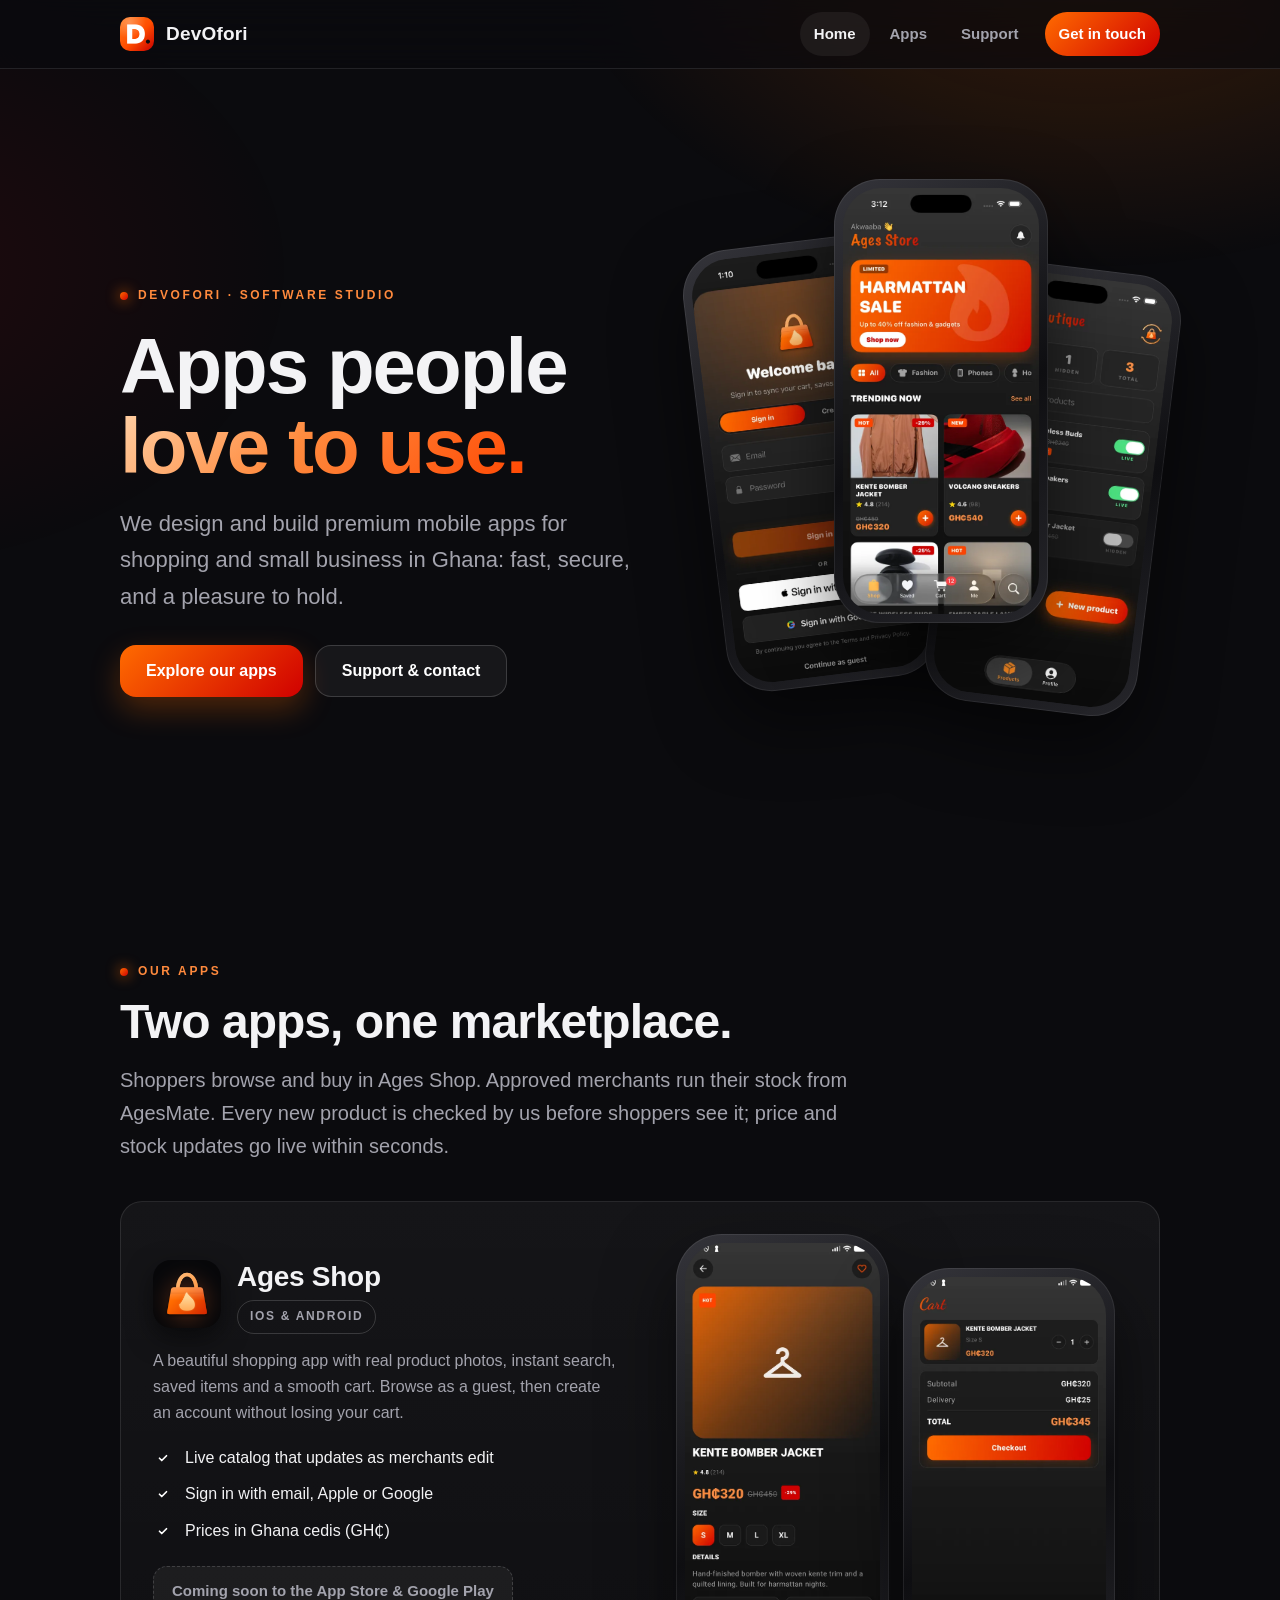
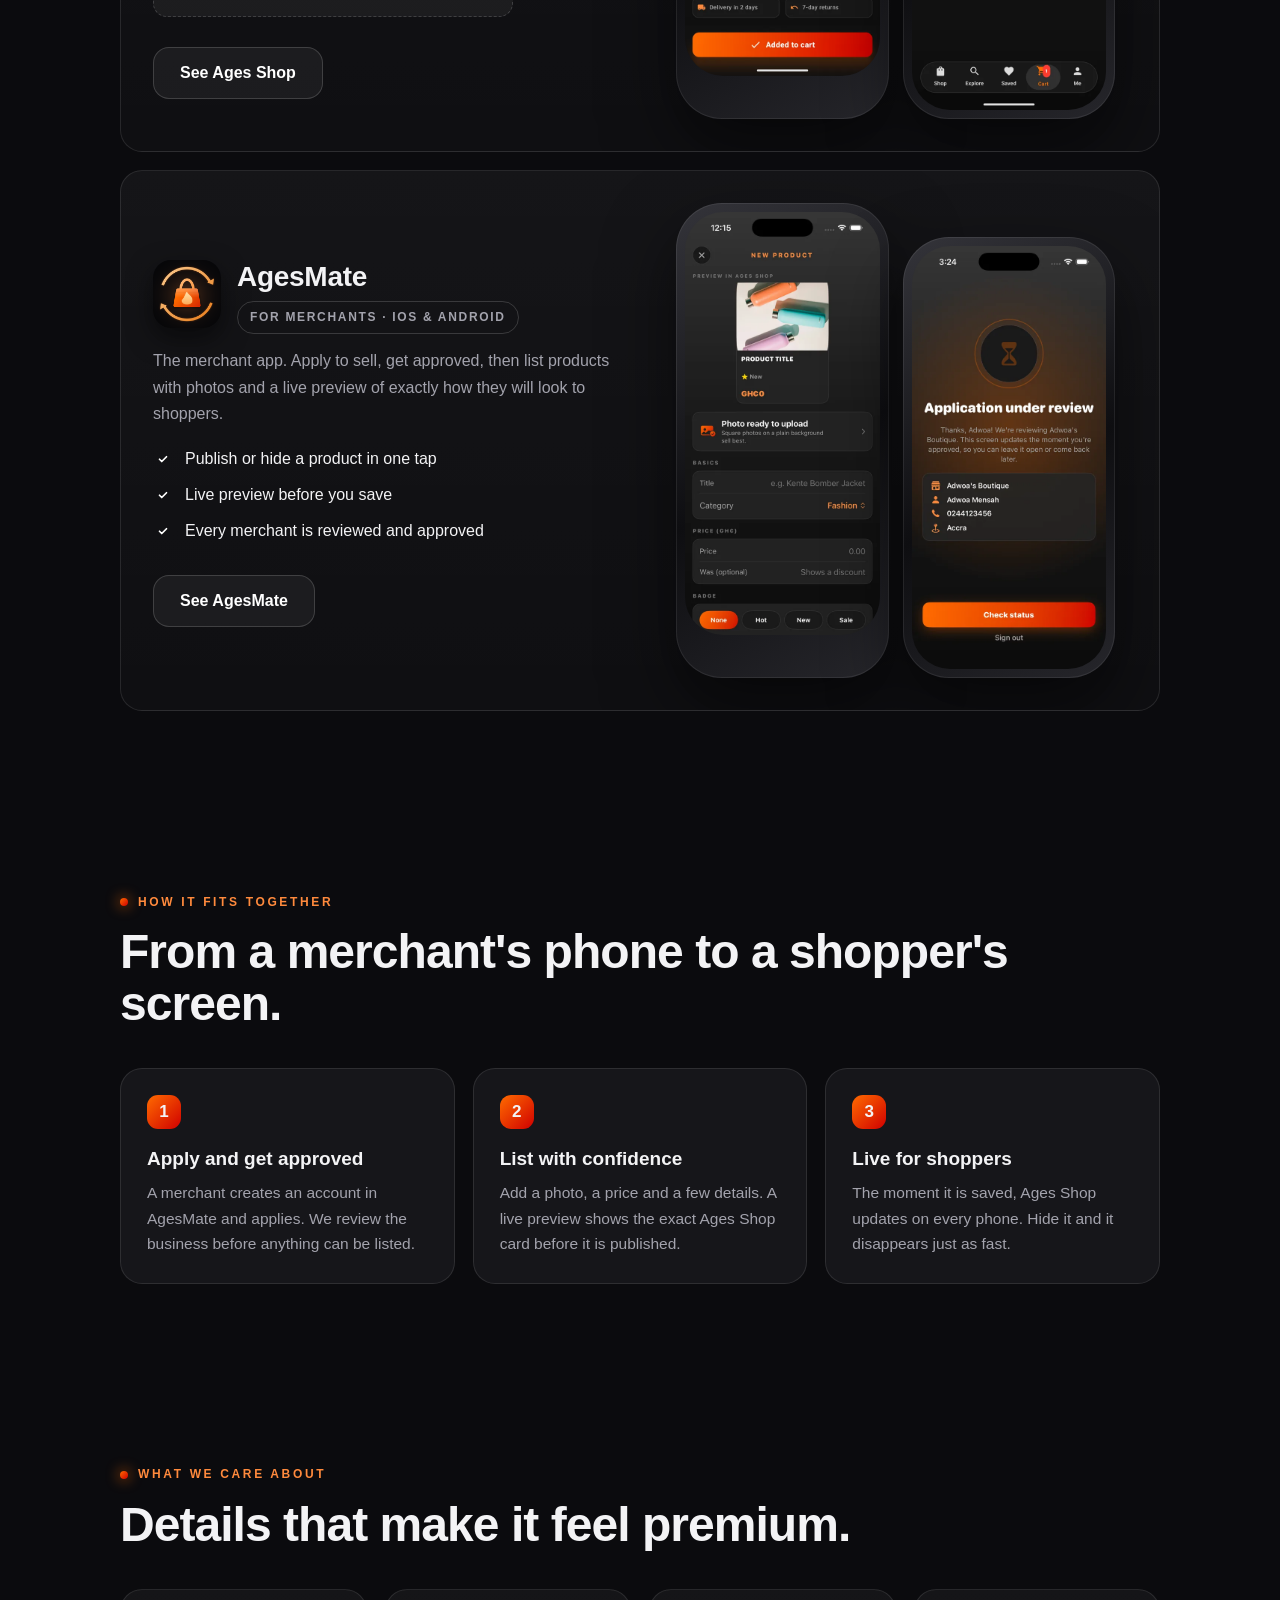
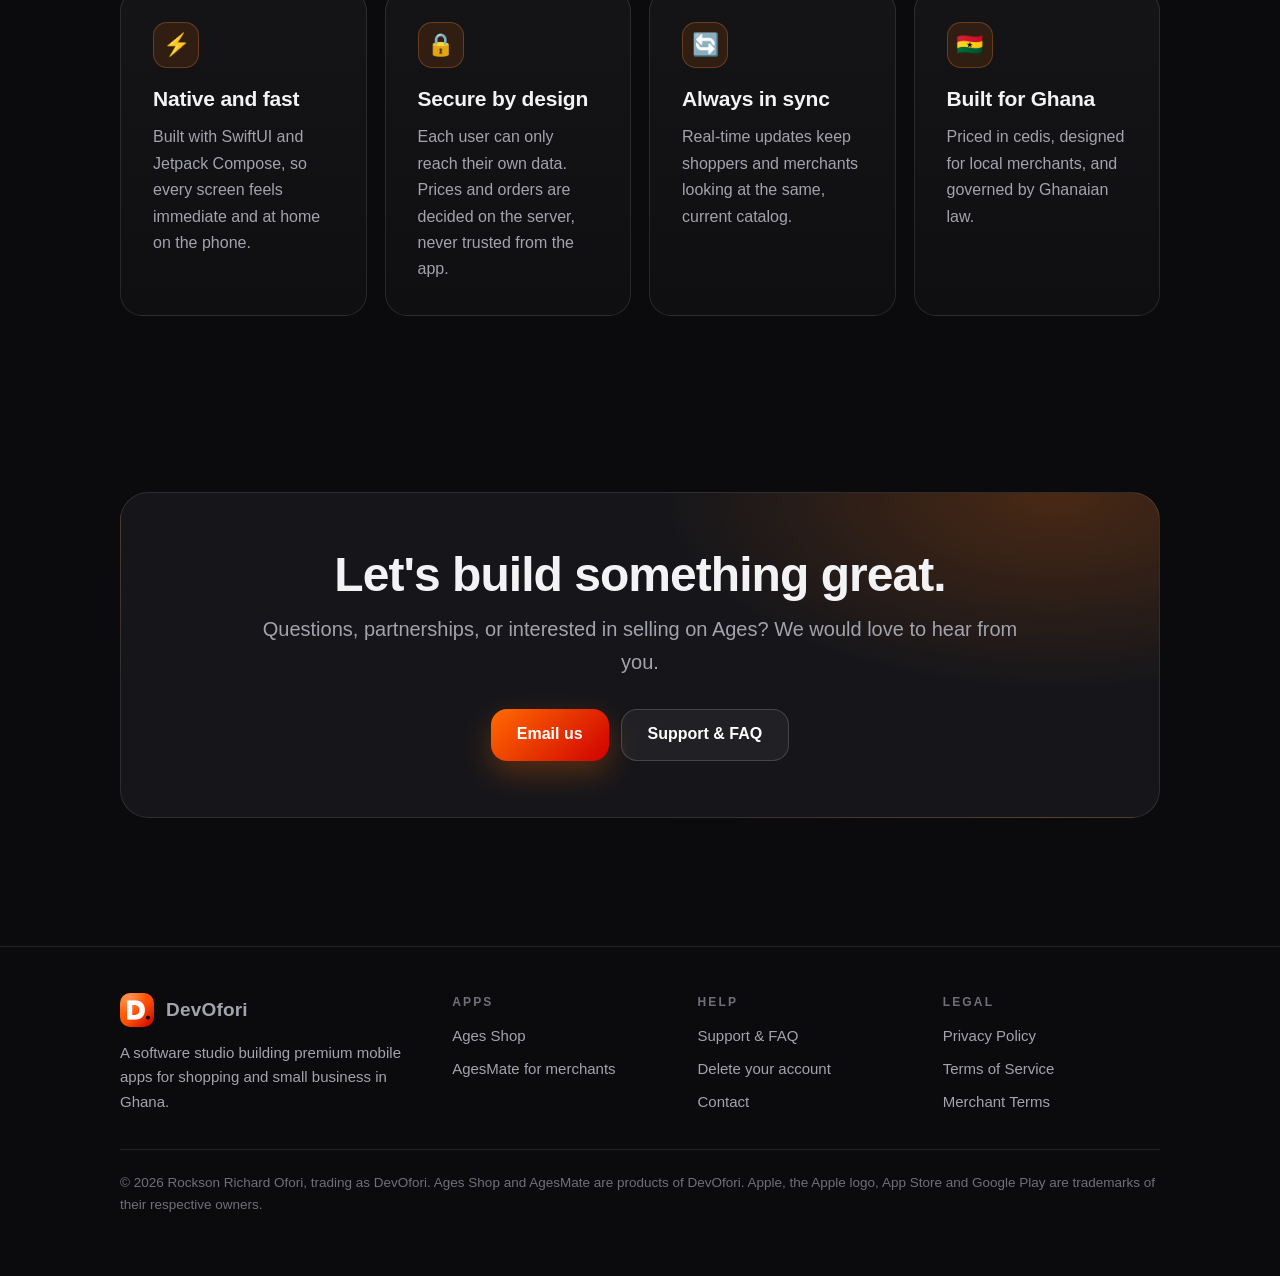
==== commit e97bb8ea: "Merchant Terms 1.5: listings are reviewed before they go live Co-Authored-By: Claude Opus 5.5 <norep" ====
--- a/index.html
+++ b/index.html
@@ -32,7 +32,7 @@
 
 <section id="apps"><div class="wrap">
   <span class="eyebrow kicker"><i></i>Our apps</span><h2>Two apps, one marketplace.</h2>
-  <p class="sub">Shoppers browse and buy in Ages Shop. Approved merchants run their stock from AgesMate. When a merchant saves a change, shoppers see it within seconds.</p>
+  <p class="sub">Shoppers browse and buy in Ages Shop. Approved merchants run their stock from AgesMate. Every new product is checked by us before shoppers see it; price and stock updates go live within seconds.</p>
   <div class="grid">
     <article class="card app">
       <div>
